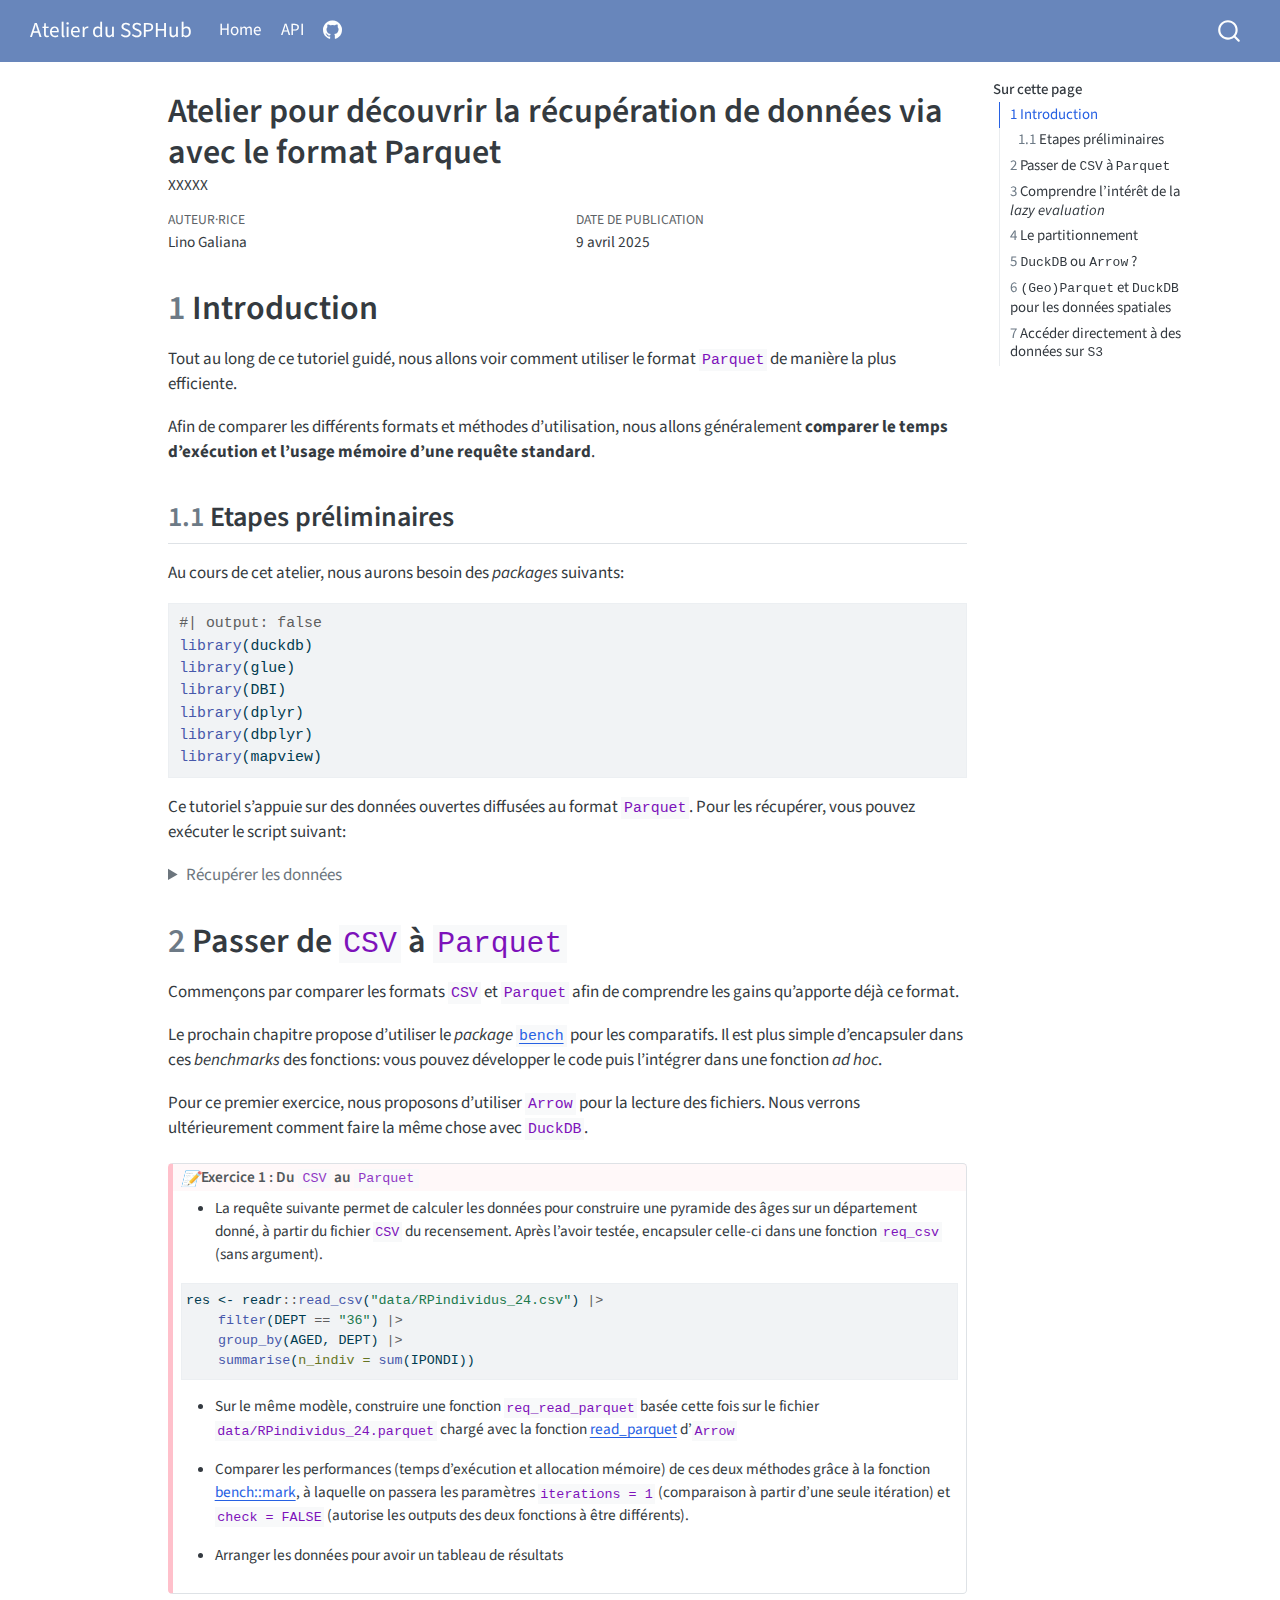
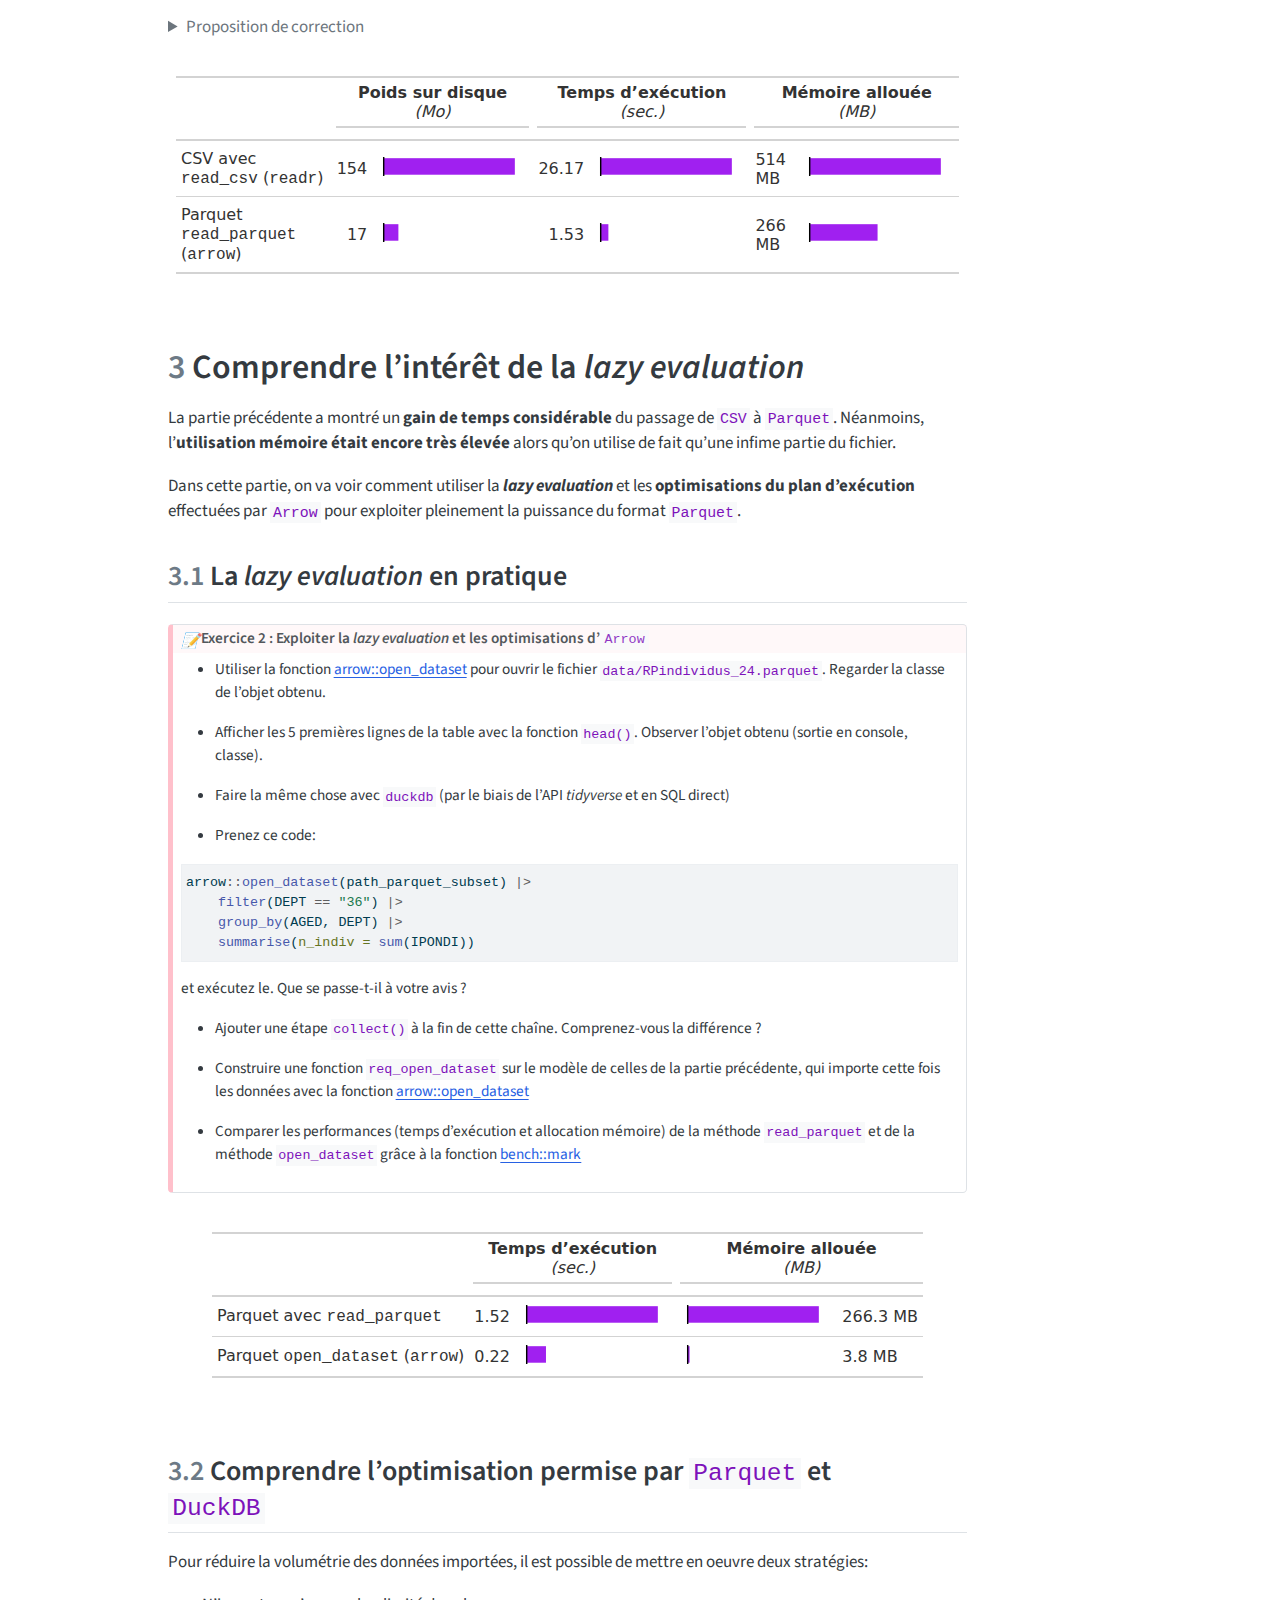
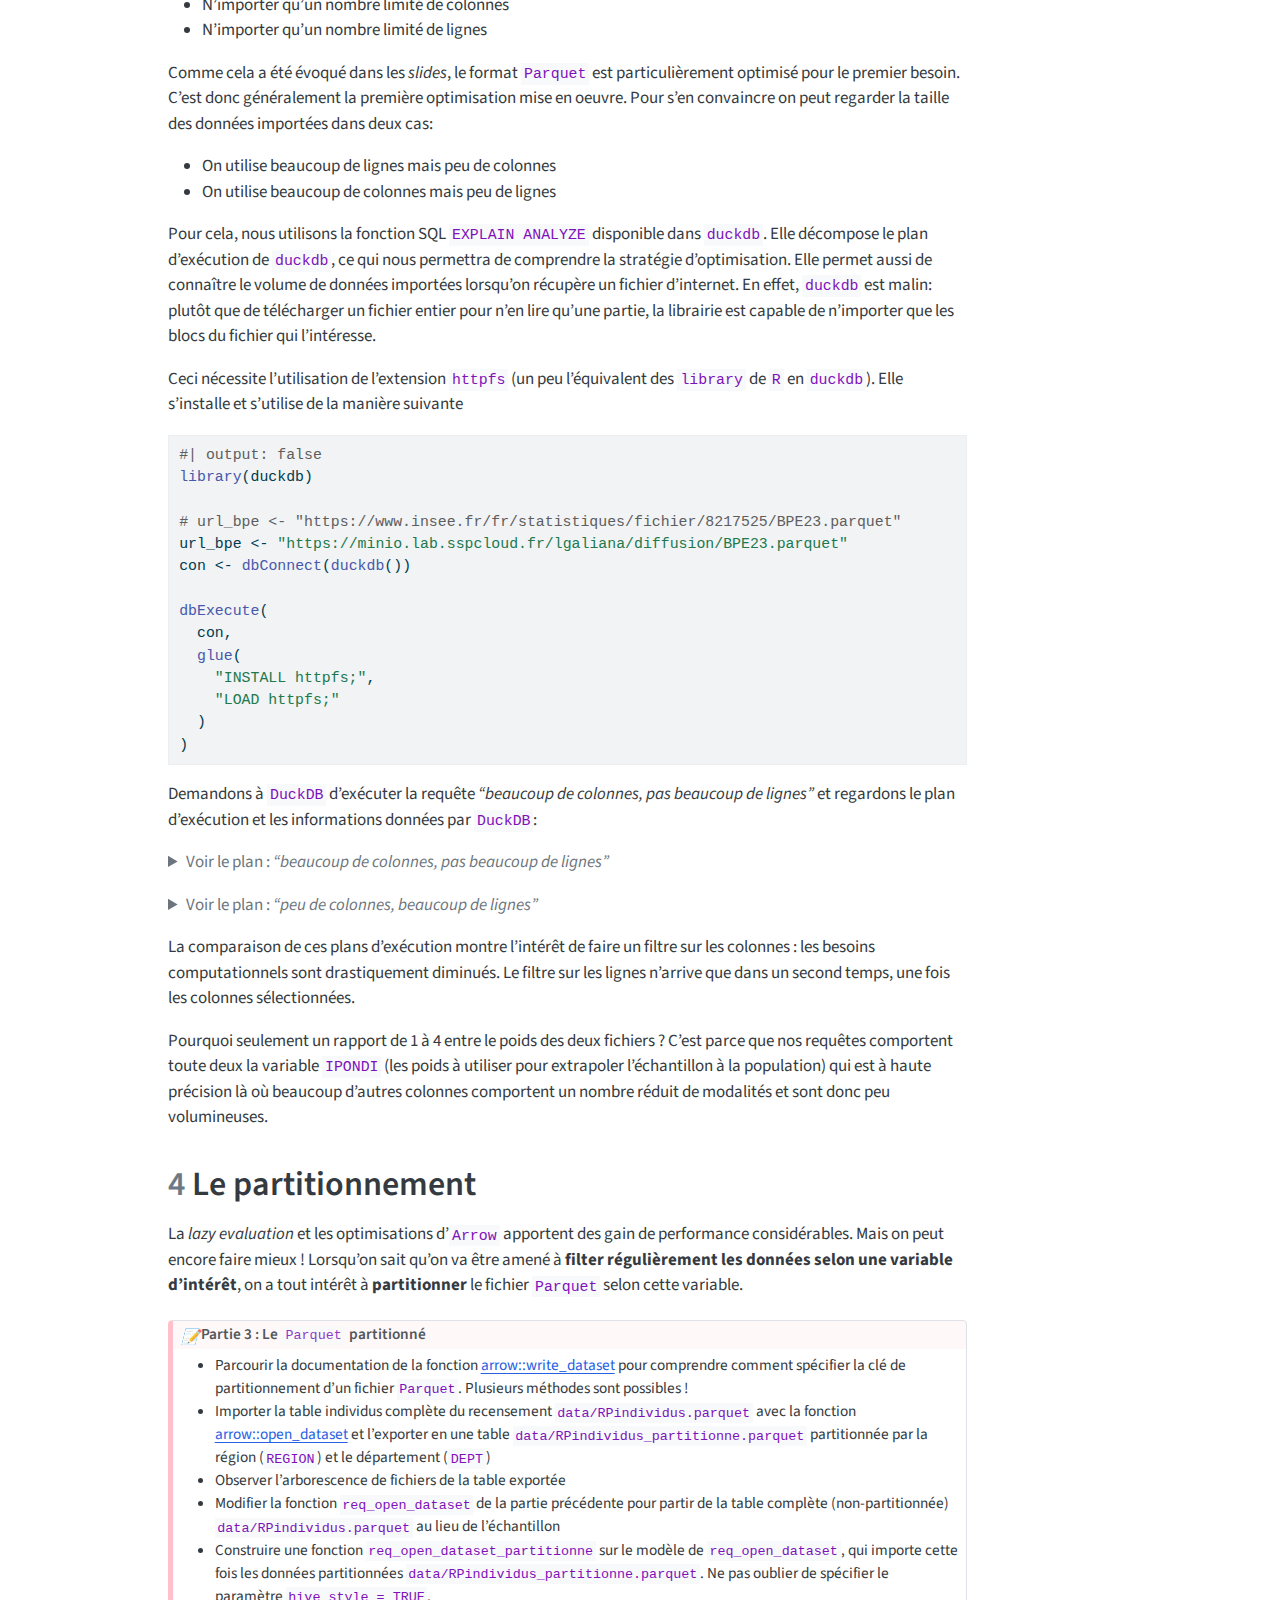
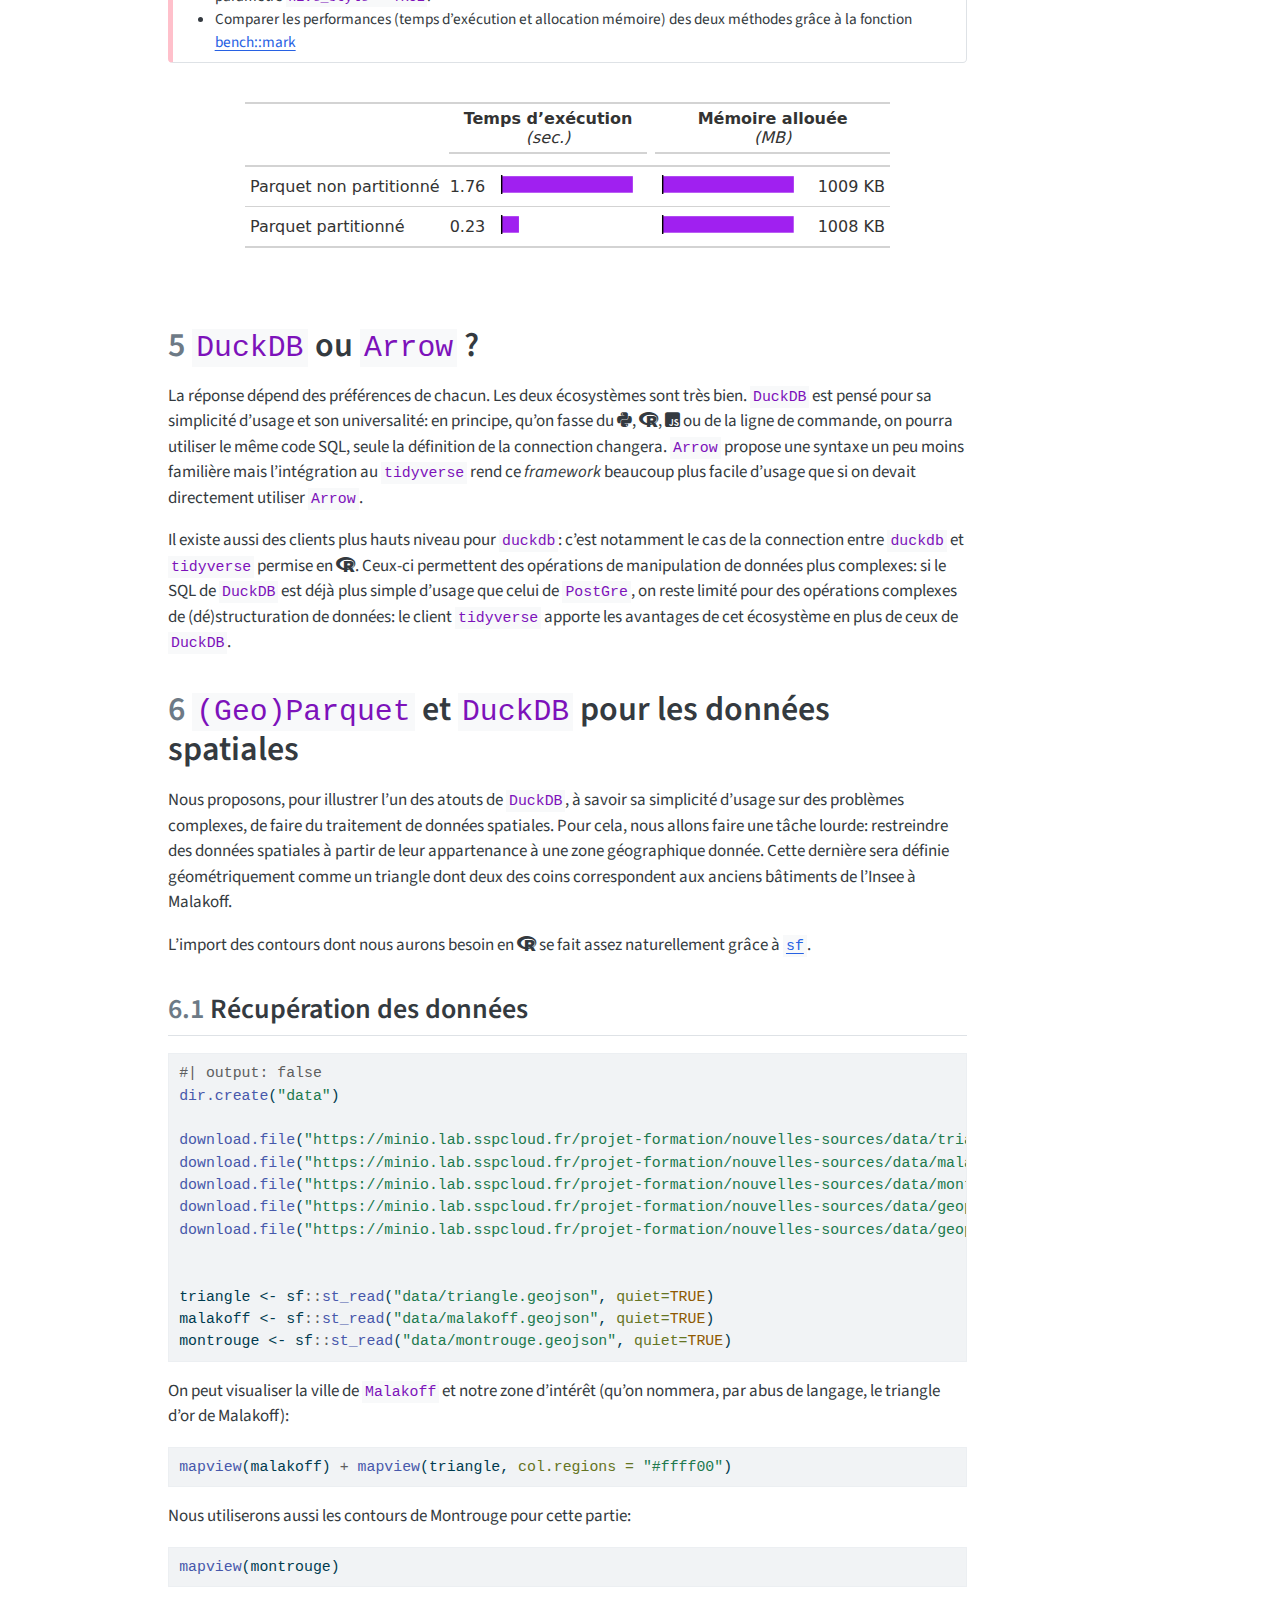
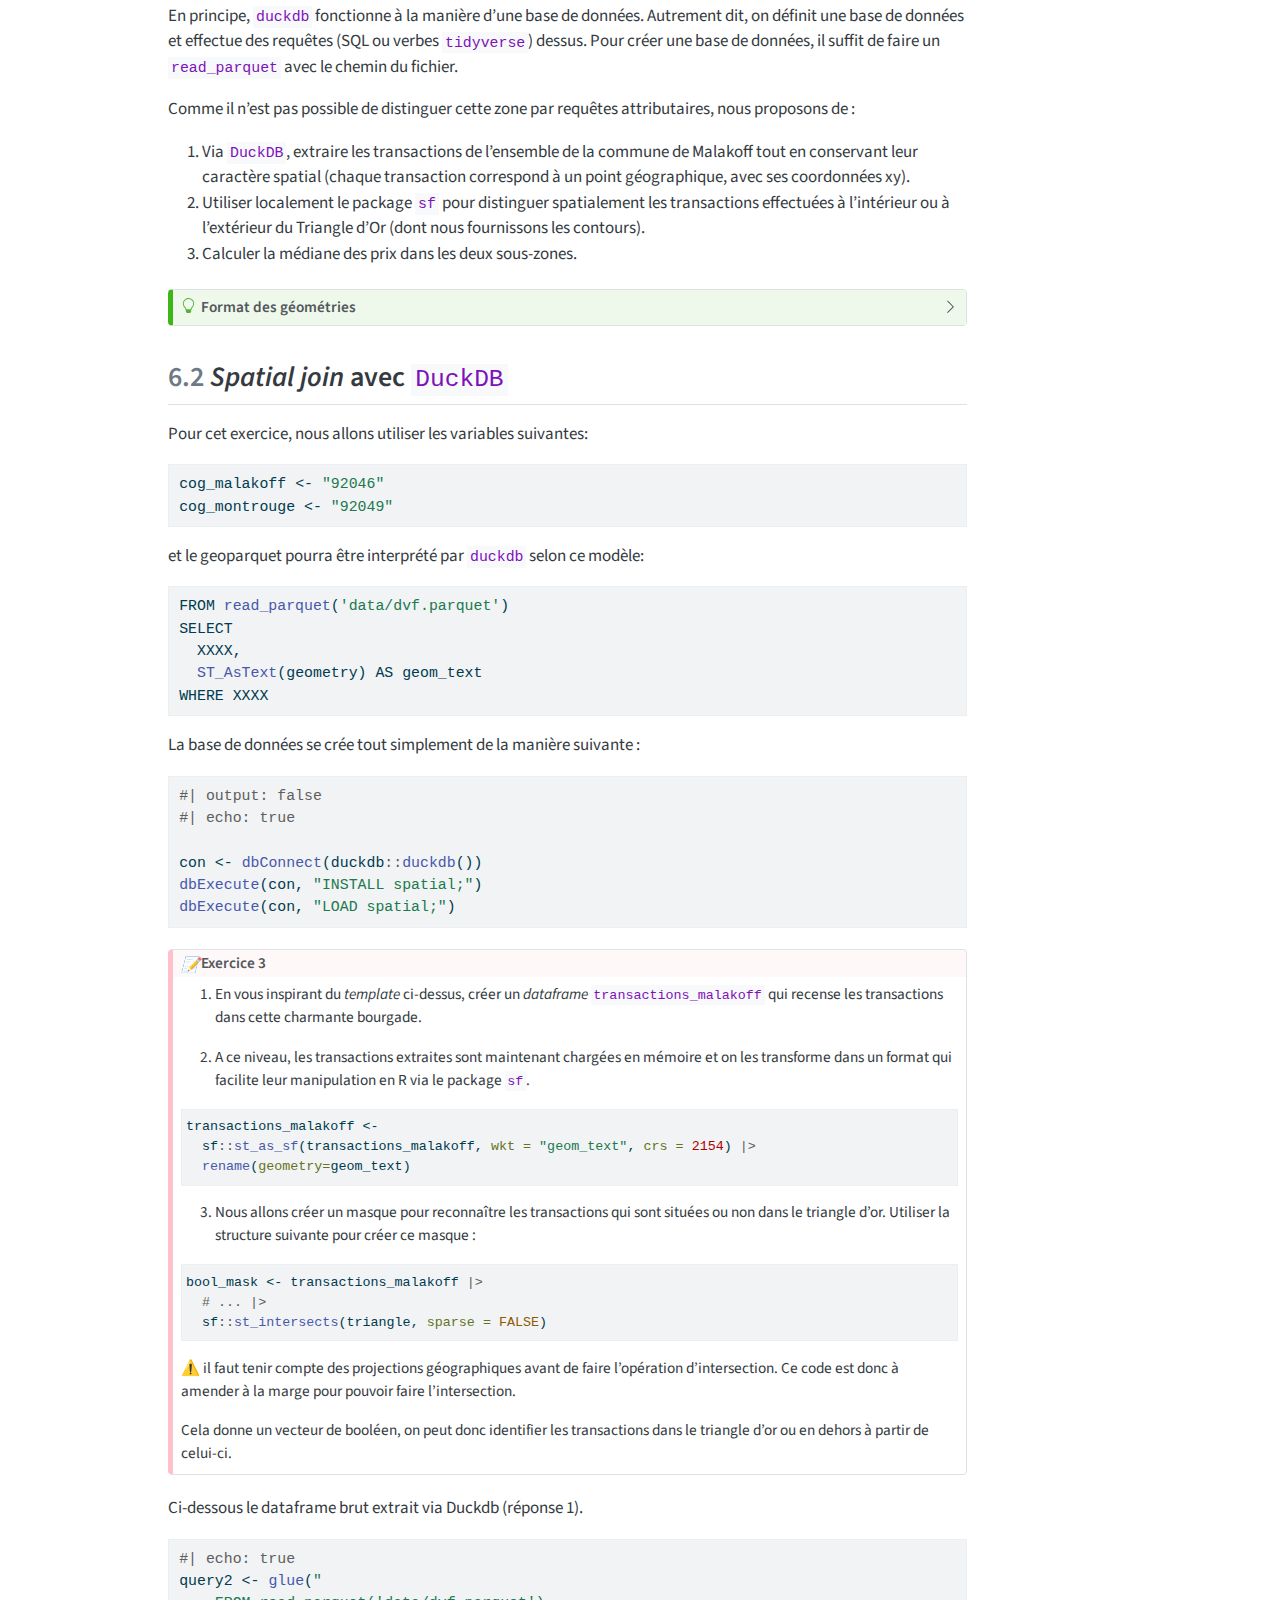
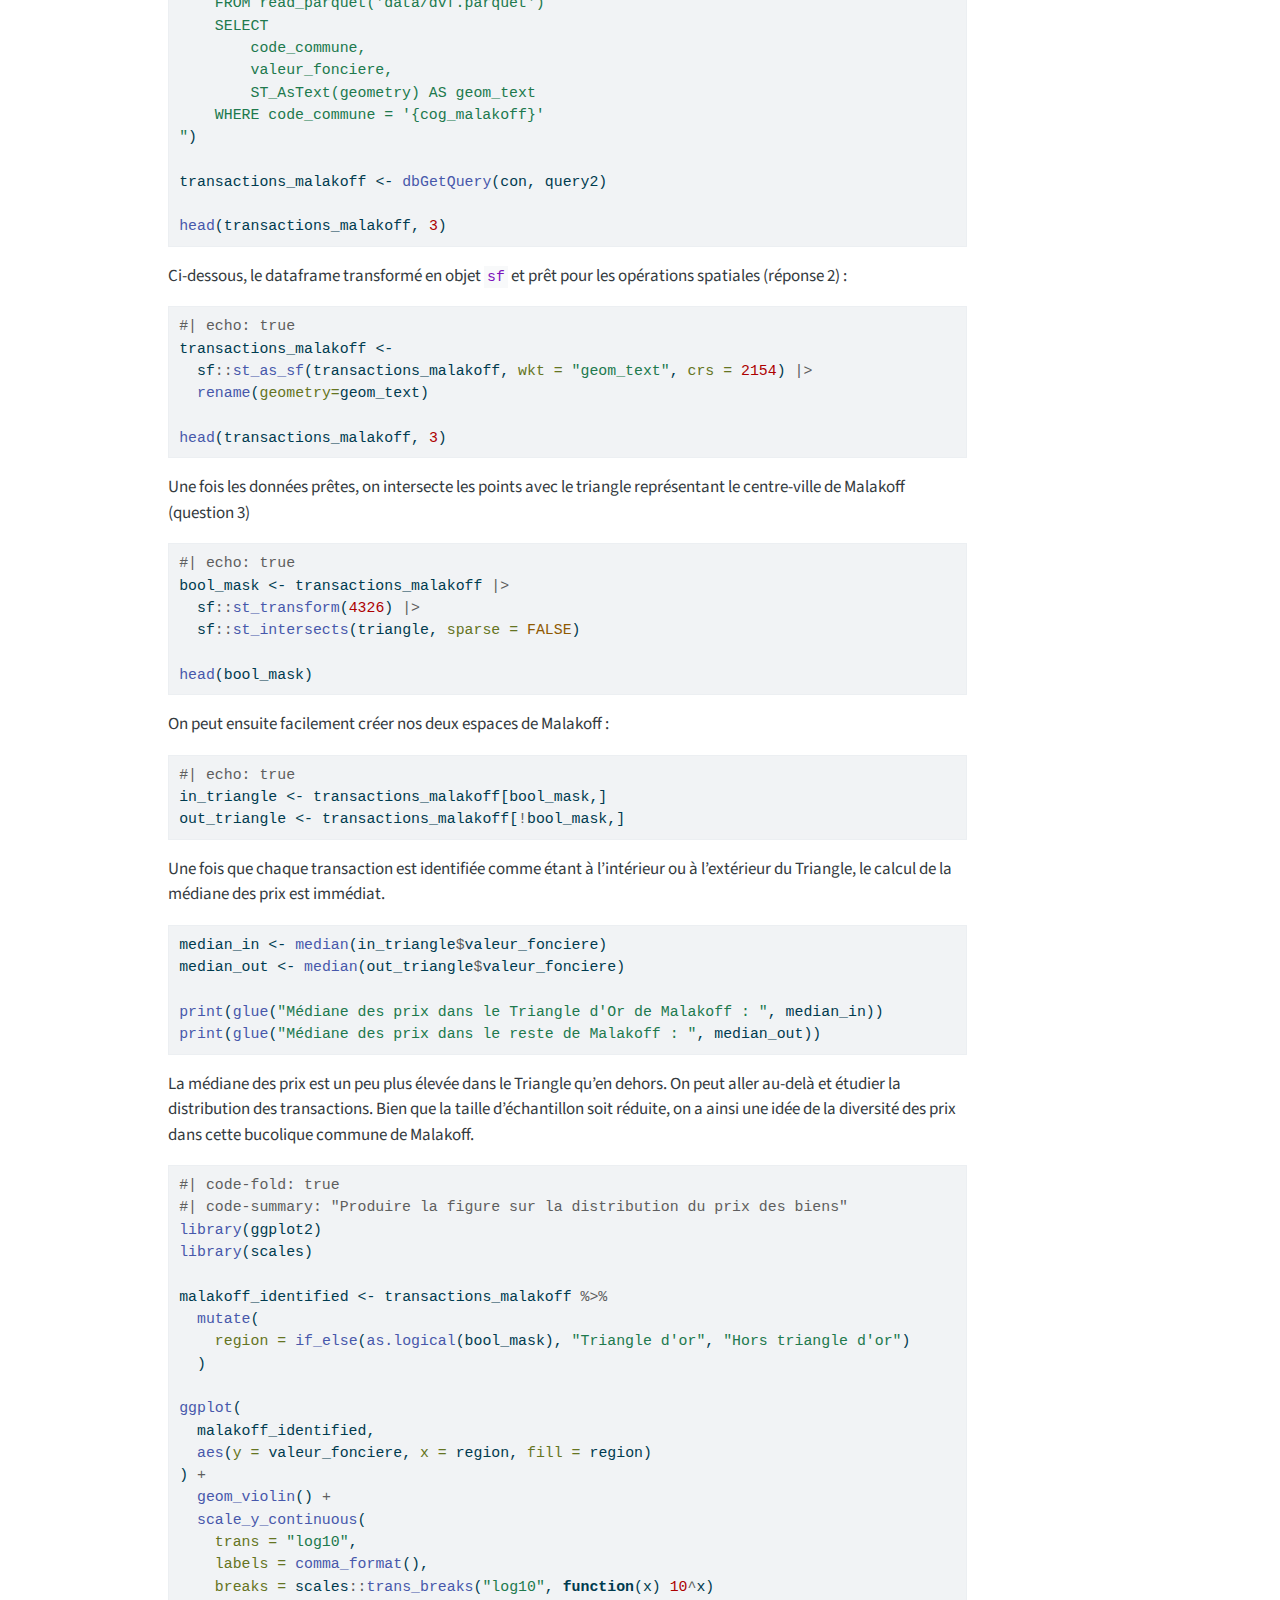
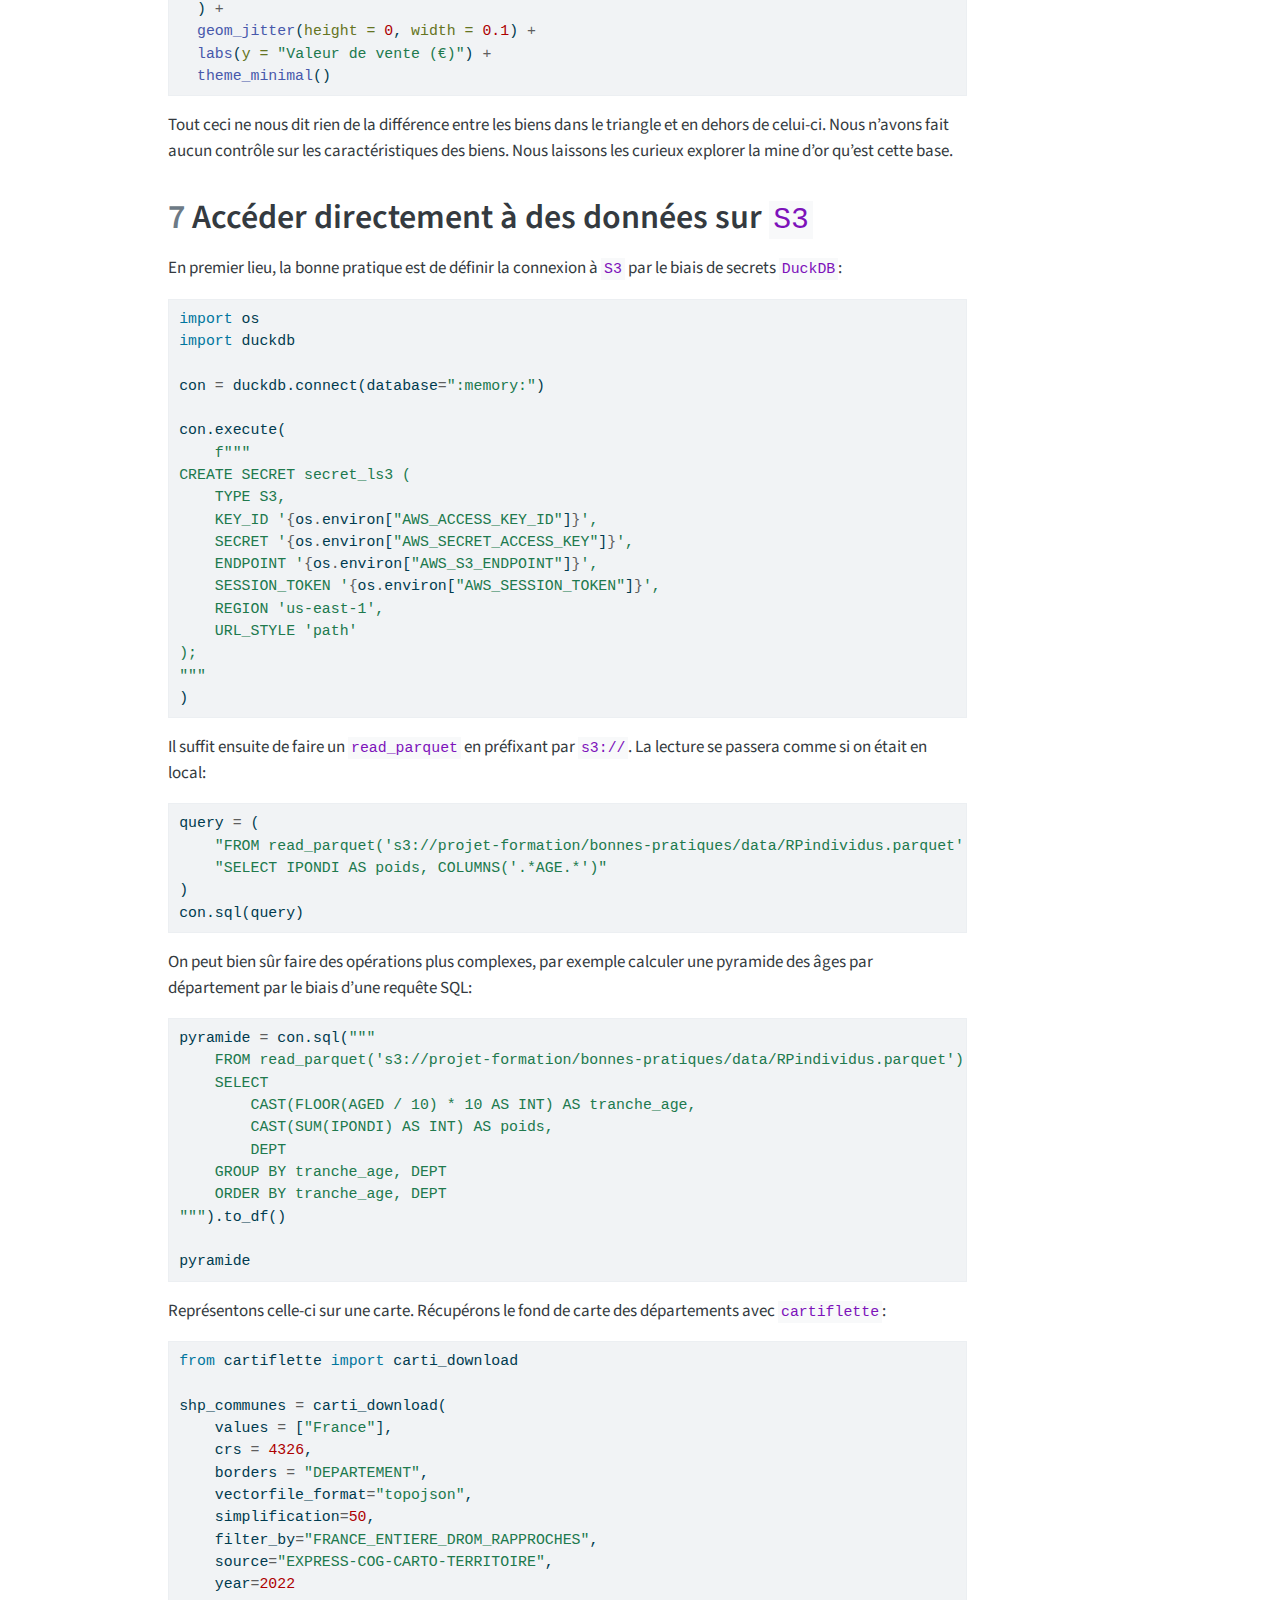
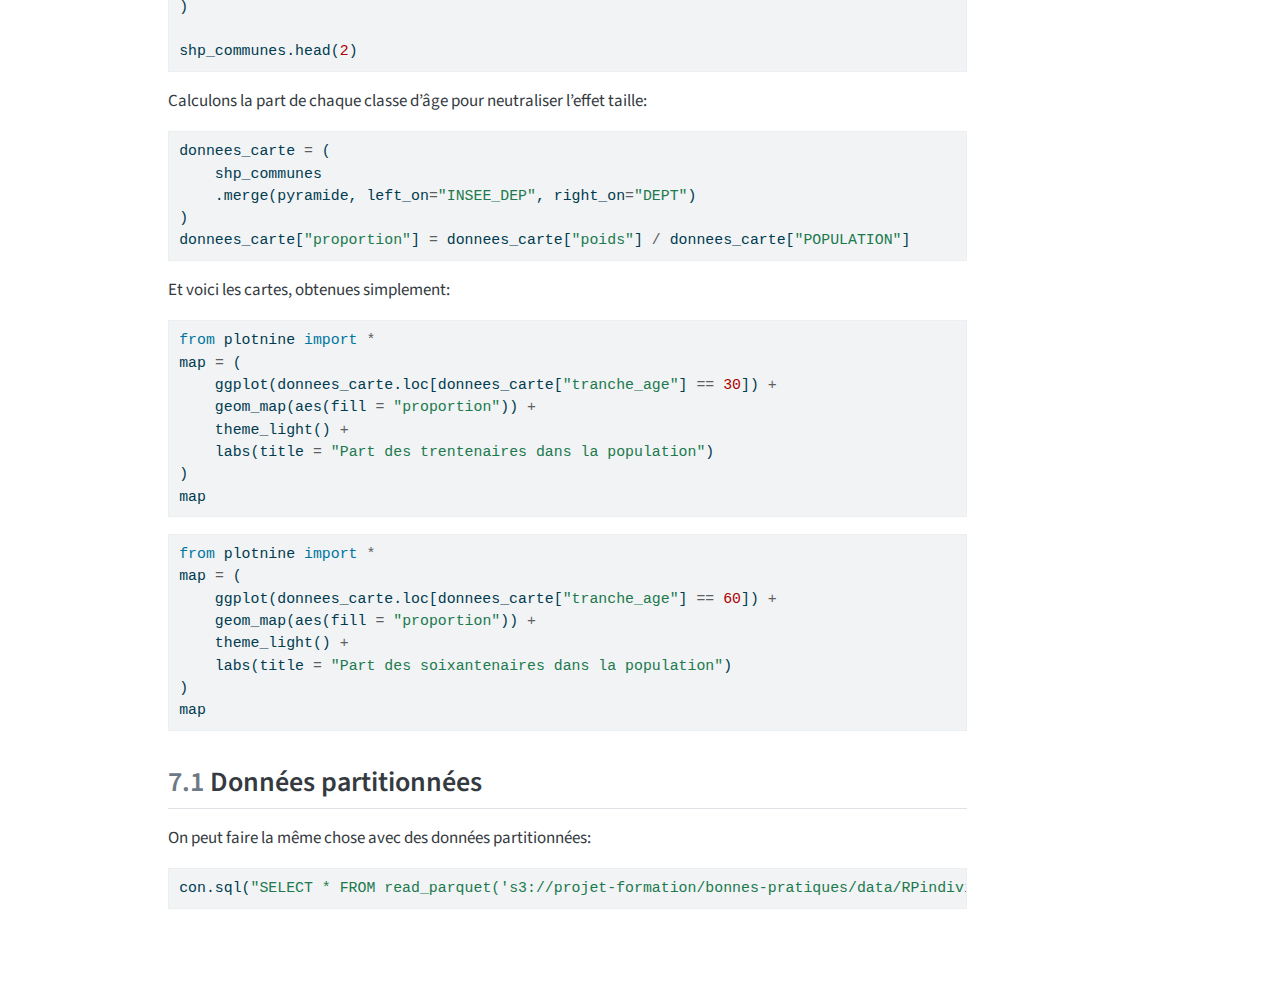
==== index.html @ ac98496e "Built site for gh-pages" ====
<!DOCTYPE html>
<html xmlns="http://www.w3.org/1999/xhtml" lang="fr" xml:lang="fr"><head>

<meta charset="utf-8">
<meta name="generator" content="quarto-1.6.43">

<meta name="viewport" content="width=device-width, initial-scale=1.0, user-scalable=yes">

<meta name="author" content="Lino Galiana">
<meta name="description" content="XXXXX">

<title>Atelier pour découvrir la récupération de données via avec le format Parquet – Atelier du SSPHub</title>
<style>
code{white-space: pre-wrap;}
span.smallcaps{font-variant: small-caps;}
div.columns{display: flex; gap: min(4vw, 1.5em);}
div.column{flex: auto; overflow-x: auto;}
div.hanging-indent{margin-left: 1.5em; text-indent: -1.5em;}
ul.task-list{list-style: none;}
ul.task-list li input[type="checkbox"] {
  width: 0.8em;
  margin: 0 0.8em 0.2em -1em; /* quarto-specific, see https://github.com/quarto-dev/quarto-cli/issues/4556 */ 
  vertical-align: middle;
}
/* CSS for syntax highlighting */
pre > code.sourceCode { white-space: pre; position: relative; }
pre > code.sourceCode > span { line-height: 1.25; }
pre > code.sourceCode > span:empty { height: 1.2em; }
.sourceCode { overflow: visible; }
code.sourceCode > span { color: inherit; text-decoration: inherit; }
div.sourceCode { margin: 1em 0; }
pre.sourceCode { margin: 0; }
@media screen {
div.sourceCode { overflow: auto; }
}
@media print {
pre > code.sourceCode { white-space: pre-wrap; }
pre > code.sourceCode > span { display: inline-block; text-indent: -5em; padding-left: 5em; }
}
pre.numberSource code
  { counter-reset: source-line 0; }
pre.numberSource code > span
  { position: relative; left: -4em; counter-increment: source-line; }
pre.numberSource code > span > a:first-child::before
  { content: counter(source-line);
    position: relative; left: -1em; text-align: right; vertical-align: baseline;
    border: none; display: inline-block;
    -webkit-touch-callout: none; -webkit-user-select: none;
    -khtml-user-select: none; -moz-user-select: none;
    -ms-user-select: none; user-select: none;
    padding: 0 4px; width: 4em;
  }
pre.numberSource { margin-left: 3em;  padding-left: 4px; }
div.sourceCode
  {   }
@media screen {
pre > code.sourceCode > span > a:first-child::before { text-decoration: underline; }
}
</style>


<script src="site_libs/quarto-nav/quarto-nav.js"></script>
<script src="site_libs/quarto-nav/headroom.min.js"></script>
<script src="site_libs/clipboard/clipboard.min.js"></script>
<script src="site_libs/quarto-search/autocomplete.umd.js"></script>
<script src="site_libs/quarto-search/fuse.min.js"></script>
<script src="site_libs/quarto-search/quarto-search.js"></script>
<meta name="quarto:offset" content="./">
<script src="site_libs/quarto-html/quarto.js"></script>
<script src="site_libs/quarto-html/popper.min.js"></script>
<script src="site_libs/quarto-html/tippy.umd.min.js"></script>
<script src="site_libs/quarto-html/anchor.min.js"></script>
<link href="site_libs/quarto-html/tippy.css" rel="stylesheet">
<link href="site_libs/quarto-html/quarto-syntax-highlighting-d4d76bf8491c20bad77d141916dc28e1.css" rel="stylesheet" id="quarto-text-highlighting-styles">
<script src="site_libs/bootstrap/bootstrap.min.js"></script>
<link href="site_libs/bootstrap/bootstrap-icons.css" rel="stylesheet">
<link href="site_libs/bootstrap/bootstrap-cbb56798d03c8fd1c10f24bc05b4e88f.min.css" rel="stylesheet" append-hash="true" id="quarto-bootstrap" data-mode="light">
<link href="site_libs/quarto-contrib/fontawesome6-1.2.0/all.min.css" rel="stylesheet">
<link href="site_libs/quarto-contrib/fontawesome6-1.2.0/latex-fontsize.css" rel="stylesheet">
<script id="quarto-search-options" type="application/json">{
  "location": "navbar",
  "copy-button": false,
  "collapse-after": 3,
  "panel-placement": "end",
  "type": "overlay",
  "limit": 50,
  "keyboard-shortcut": [
    "f",
    "/",
    "s"
  ],
  "show-item-context": false,
  "language": {
    "search-no-results-text": "Pas de résultats",
    "search-matching-documents-text": "documents trouvés",
    "search-copy-link-title": "Copier le lien vers la recherche",
    "search-hide-matches-text": "Cacher les correspondances additionnelles",
    "search-more-match-text": "correspondance de plus dans ce document",
    "search-more-matches-text": "correspondances de plus dans ce document",
    "search-clear-button-title": "Effacer",
    "search-text-placeholder": "",
    "search-detached-cancel-button-title": "Annuler",
    "search-submit-button-title": "Envoyer",
    "search-label": "Recherche"
  }
}</script>
<style>
div.callout-exercise.callout {
  border-left-color: pink;
}
div.callout-exercise.callout-style-default > .callout-header {
  background-color: rgb(from pink r g b / 13%);
}
div.callout-exercise .callout-toggle::before {  background-image: url('data:image/svg+xml,<svg xmlns="http://www.w3.org/2000/svg" width="16" height="16" fill="rgb(33, 37, 41)" class="bi bi-chevron-down" viewBox="0 0 16 16"><path fill-rule="evenodd" d="M1.646 4.646a.5.5 0 0 1 .708 0L8 10.293l5.646-5.647a.5.5 0 0 1 .708.708l-6 6a.5.5 0 0 1-.708 0l-6-6a.5.5 0 0 1 0-.708z"/></svg>');}
div.callout-exercise.callout-style-default .callout-icon::before, div.callout-exercise.callout-titled .callout-icon::before {
  content: '📝';
  background-image: none;
}
</style>


<link rel="stylesheet" href="styles.css">
</head>

<body class="nav-fixed">

<div id="quarto-search-results"></div>
  <header id="quarto-header" class="headroom fixed-top">
    <nav class="navbar navbar-expand-lg " data-bs-theme="dark">
      <div class="navbar-container container-fluid">
      <div class="navbar-brand-container mx-auto">
    <a class="navbar-brand" href="./index.html">
    <span class="navbar-title">Atelier du SSPHub</span>
    </a>
  </div>
            <div id="quarto-search" class="" title="Recherche"></div>
          <button class="navbar-toggler" type="button" data-bs-toggle="collapse" data-bs-target="#navbarCollapse" aria-controls="navbarCollapse" role="menu" aria-expanded="false" aria-label="Basculer la navigation" onclick="if (window.quartoToggleHeadroom) { window.quartoToggleHeadroom(); }">
  <span class="navbar-toggler-icon"></span>
</button>
          <div class="collapse navbar-collapse" id="navbarCollapse">
            <ul class="navbar-nav navbar-nav-scroll me-auto">
  <li class="nav-item">
    <a class="nav-link active" href="./index.html" aria-current="page"> 
<span class="menu-text">Home</span></a>
  </li>  
  <li class="nav-item">
    <a class="nav-link" href="./sessions/api.qmd"> 
<span class="menu-text">API</span></a>
  </li>  
  <li class="nav-item compact">
    <a class="nav-link" href="https://github.com/InseeFrLab/ssphub-ateliers.git"> <i class="bi bi-github" role="img">
</i> 
<span class="menu-text"></span></a>
  </li>  
</ul>
          </div> <!-- /navcollapse -->
            <div class="quarto-navbar-tools">
</div>
      </div> <!-- /container-fluid -->
    </nav>
</header>
<!-- content -->
<div id="quarto-content" class="quarto-container page-columns page-rows-contents page-layout-article page-navbar">
<!-- sidebar -->
<!-- margin-sidebar -->
    <div id="quarto-margin-sidebar" class="sidebar margin-sidebar">
        <nav id="TOC" role="doc-toc" class="toc-active">
    <h2 id="toc-title">Sur cette page</h2>
   
  <ul>
  <li><a href="#introduction" id="toc-introduction" class="nav-link active" data-scroll-target="#introduction"><span class="header-section-number">1</span> Introduction</a>
  <ul class="collapse">
  <li><a href="#etapes-préliminaires" id="toc-etapes-préliminaires" class="nav-link" data-scroll-target="#etapes-préliminaires"><span class="header-section-number">1.1</span> Etapes préliminaires</a></li>
  </ul></li>
  <li><a href="#passer-de-csv-à-parquet" id="toc-passer-de-csv-à-parquet" class="nav-link" data-scroll-target="#passer-de-csv-à-parquet"><span class="header-section-number">2</span> Passer de <code>CSV</code> à <code>Parquet</code></a></li>
  <li><a href="#comprendre-lintérêt-de-la-lazy-evaluation" id="toc-comprendre-lintérêt-de-la-lazy-evaluation" class="nav-link" data-scroll-target="#comprendre-lintérêt-de-la-lazy-evaluation"><span class="header-section-number">3</span> Comprendre l’intérêt de la <em>lazy evaluation</em></a>
  <ul class="collapse">
  <li><a href="#la-lazy-evaluation-en-pratique" id="toc-la-lazy-evaluation-en-pratique" class="nav-link" data-scroll-target="#la-lazy-evaluation-en-pratique"><span class="header-section-number">3.1</span> La <em>lazy evaluation</em> en pratique</a></li>
  <li><a href="#comprendre-loptimisation-permise-par-parquet-et-duckdb" id="toc-comprendre-loptimisation-permise-par-parquet-et-duckdb" class="nav-link" data-scroll-target="#comprendre-loptimisation-permise-par-parquet-et-duckdb"><span class="header-section-number">3.2</span> Comprendre l’optimisation permise par <code>Parquet</code> et <code>DuckDB</code></a></li>
  </ul></li>
  <li><a href="#le-partitionnement" id="toc-le-partitionnement" class="nav-link" data-scroll-target="#le-partitionnement"><span class="header-section-number">4</span> Le partitionnement</a></li>
  <li><a href="#duckdb-ou-arrow" id="toc-duckdb-ou-arrow" class="nav-link" data-scroll-target="#duckdb-ou-arrow"><span class="header-section-number">5</span> <code>DuckDB</code> ou <code>Arrow</code> ?</a></li>
  <li><a href="#geoparquet-et-duckdb-pour-les-données-spatiales" id="toc-geoparquet-et-duckdb-pour-les-données-spatiales" class="nav-link" data-scroll-target="#geoparquet-et-duckdb-pour-les-données-spatiales"><span class="header-section-number">6</span> <code>(Geo)Parquet</code> et <code>DuckDB</code> pour les données spatiales</a>
  <ul class="collapse">
  <li><a href="#récupération-des-données" id="toc-récupération-des-données" class="nav-link" data-scroll-target="#récupération-des-données"><span class="header-section-number">6.1</span> Récupération des données</a></li>
  <li><a href="#spatial-join-avec-duckdb" id="toc-spatial-join-avec-duckdb" class="nav-link" data-scroll-target="#spatial-join-avec-duckdb"><span class="header-section-number">6.2</span> <em>Spatial join</em> avec <code>DuckDB</code></a></li>
  </ul></li>
  <li><a href="#accéder-directement-à-des-données-sur-s3" id="toc-accéder-directement-à-des-données-sur-s3" class="nav-link" data-scroll-target="#accéder-directement-à-des-données-sur-s3"><span class="header-section-number">7</span> Accéder directement à des données sur <code>S3</code></a>
  <ul class="collapse">
  <li><a href="#données-partitionnées" id="toc-données-partitionnées" class="nav-link" data-scroll-target="#données-partitionnées"><span class="header-section-number">7.1</span> Données partitionnées</a></li>
  </ul></li>
  </ul>
</nav>
    </div>
<!-- main -->
<main class="content" id="quarto-document-content">

<header id="title-block-header" class="quarto-title-block default">
<div class="quarto-title">
<h1 class="title">Atelier pour découvrir la récupération de données via avec le format Parquet</h1>
</div>

<div>
  <div class="description">
    <p>XXXXX</p>
  </div>
</div>


<div class="quarto-title-meta">

    <div>
    <div class="quarto-title-meta-heading">Auteur·rice</div>
    <div class="quarto-title-meta-contents">
             <p>Lino Galiana </p>
          </div>
  </div>
    
    <div>
    <div class="quarto-title-meta-heading">Date de publication</div>
    <div class="quarto-title-meta-contents">
      <p class="date">9 avril 2025</p>
    </div>
  </div>
  
    
  </div>
  


</header>


<section id="introduction" class="level1" data-number="1">
<h1 data-number="1"><span class="header-section-number">1</span> Introduction</h1>
<p>Tout au long de ce tutoriel guidé, nous allons voir comment utiliser le format <code>Parquet</code> de manière la plus efficiente.</p>
<p>Afin de comparer les différents formats et méthodes d’utilisation, nous allons généralement <strong>comparer le temps d’exécution et l’usage mémoire d’une requête standard</strong>.</p>
<section id="etapes-préliminaires" class="level2" data-number="1.1">
<h2 data-number="1.1" class="anchored" data-anchor-id="etapes-préliminaires"><span class="header-section-number">1.1</span> Etapes préliminaires</h2>
<p>Au cours de cet atelier, nous aurons besoin des <em>packages</em> suivants:</p>
<div class="sourceCode" id="cb1"><pre class="sourceCode r code-with-copy"><code class="sourceCode r"><span id="cb1-1"><a href="#cb1-1" aria-hidden="true" tabindex="-1"></a><span class="co">#| output: false</span></span>
<span id="cb1-2"><a href="#cb1-2" aria-hidden="true" tabindex="-1"></a><span class="fu">library</span>(duckdb)</span>
<span id="cb1-3"><a href="#cb1-3" aria-hidden="true" tabindex="-1"></a><span class="fu">library</span>(glue)</span>
<span id="cb1-4"><a href="#cb1-4" aria-hidden="true" tabindex="-1"></a><span class="fu">library</span>(DBI)</span>
<span id="cb1-5"><a href="#cb1-5" aria-hidden="true" tabindex="-1"></a><span class="fu">library</span>(dplyr)</span>
<span id="cb1-6"><a href="#cb1-6" aria-hidden="true" tabindex="-1"></a><span class="fu">library</span>(dbplyr)</span>
<span id="cb1-7"><a href="#cb1-7" aria-hidden="true" tabindex="-1"></a><span class="fu">library</span>(mapview)</span></code><button title="Copier vers le presse-papier" class="code-copy-button"><i class="bi"></i></button></pre></div>
<p>Ce tutoriel s’appuie sur des données ouvertes diffusées au format <code>Parquet</code>. Pour les récupérer, vous pouvez exécuter le script suivant:</p>
<details>
<summary>
Récupérer les données
</summary>
<div class="sourceCode" id="cb2"><pre class="sourceCode r code-with-copy"><code class="sourceCode r"><span id="cb2-1"><a href="#cb2-1" aria-hidden="true" tabindex="-1"></a><span class="fu">library</span>(arrow)</span>
<span id="cb2-2"><a href="#cb2-2" aria-hidden="true" tabindex="-1"></a><span class="fu">library</span>(dplyr)</span>
<span id="cb2-3"><a href="#cb2-3" aria-hidden="true" tabindex="-1"></a><span class="fu">library</span>(readr)</span>
<span id="cb2-4"><a href="#cb2-4" aria-hidden="true" tabindex="-1"></a><span class="fu">library</span>(fs)</span>
<span id="cb2-5"><a href="#cb2-5" aria-hidden="true" tabindex="-1"></a></span>
<span id="cb2-6"><a href="#cb2-6" aria-hidden="true" tabindex="-1"></a><span class="co"># Chemin du fichier d'entrée</span></span>
<span id="cb2-7"><a href="#cb2-7" aria-hidden="true" tabindex="-1"></a>filename_table_individu <span class="ot">&lt;-</span> <span class="st">"data/RPindividus.parquet"</span></span>
<span id="cb2-8"><a href="#cb2-8" aria-hidden="true" tabindex="-1"></a></span>
<span id="cb2-9"><a href="#cb2-9" aria-hidden="true" tabindex="-1"></a><span class="co"># Lire le fichier Parquet</span></span>
<span id="cb2-10"><a href="#cb2-10" aria-hidden="true" tabindex="-1"></a>df <span class="ot">&lt;-</span> <span class="fu">read_parquet</span>(filename_table_individu)</span>
<span id="cb2-11"><a href="#cb2-11" aria-hidden="true" tabindex="-1"></a></span>
<span id="cb2-12"><a href="#cb2-12" aria-hidden="true" tabindex="-1"></a><span class="co"># Filtrer les données pour REGION == "24"</span></span>
<span id="cb2-13"><a href="#cb2-13" aria-hidden="true" tabindex="-1"></a>df_filtered <span class="ot">&lt;-</span> df <span class="sc">%&gt;%</span> <span class="fu">filter</span>(REGION <span class="sc">==</span> <span class="st">"24"</span>)</span>
<span id="cb2-14"><a href="#cb2-14" aria-hidden="true" tabindex="-1"></a></span>
<span id="cb2-15"><a href="#cb2-15" aria-hidden="true" tabindex="-1"></a><span class="co"># Sauvegarder en CSV</span></span>
<span id="cb2-16"><a href="#cb2-16" aria-hidden="true" tabindex="-1"></a><span class="fu">write_csv</span>(df_filtered, <span class="st">"data/RPindividus_24.csv"</span>)</span>
<span id="cb2-17"><a href="#cb2-17" aria-hidden="true" tabindex="-1"></a></span>
<span id="cb2-18"><a href="#cb2-18" aria-hidden="true" tabindex="-1"></a><span class="co"># Sauvegarder en Parquet</span></span>
<span id="cb2-19"><a href="#cb2-19" aria-hidden="true" tabindex="-1"></a><span class="fu">write_parquet</span>(df_filtered, <span class="st">"data/RPindividus_24.parquet"</span>)</span>
<span id="cb2-20"><a href="#cb2-20" aria-hidden="true" tabindex="-1"></a></span>
<span id="cb2-21"><a href="#cb2-21" aria-hidden="true" tabindex="-1"></a><span class="co"># Créer le dossier si nécessaire</span></span>
<span id="cb2-22"><a href="#cb2-22" aria-hidden="true" tabindex="-1"></a><span class="fu">dir_create</span>(<span class="st">"data/RPindividus"</span>)</span>
<span id="cb2-23"><a href="#cb2-23" aria-hidden="true" tabindex="-1"></a></span>
<span id="cb2-24"><a href="#cb2-24" aria-hidden="true" tabindex="-1"></a><span class="co"># Sauvegarder en Parquet partitionné par REGION et DEPT</span></span>
<span id="cb2-25"><a href="#cb2-25" aria-hidden="true" tabindex="-1"></a><span class="fu">write_dataset</span>(</span>
<span id="cb2-26"><a href="#cb2-26" aria-hidden="true" tabindex="-1"></a>  df,</span>
<span id="cb2-27"><a href="#cb2-27" aria-hidden="true" tabindex="-1"></a>  <span class="at">path =</span> <span class="st">"data/RPindividus"</span>,</span>
<span id="cb2-28"><a href="#cb2-28" aria-hidden="true" tabindex="-1"></a>  <span class="at">format =</span> <span class="st">"parquet"</span>,</span>
<span id="cb2-29"><a href="#cb2-29" aria-hidden="true" tabindex="-1"></a>  <span class="at">partitioning =</span> <span class="fu">c</span>(<span class="st">"REGION"</span>, <span class="st">"DEPT"</span>)</span>
<span id="cb2-30"><a href="#cb2-30" aria-hidden="true" tabindex="-1"></a>)</span></code><button title="Copier vers le presse-papier" class="code-copy-button"><i class="bi"></i></button></pre></div>
</details>
</section>
</section>
<section id="passer-de-csv-à-parquet" class="level1" data-number="2">
<h1 data-number="2"><span class="header-section-number">2</span> Passer de <code>CSV</code> à <code>Parquet</code></h1>
<p>Commençons par comparer les formats <code>CSV</code> et <code>Parquet</code> afin de comprendre les gains qu’apporte déjà ce format.</p>
<p>Le prochain chapitre propose d’utiliser le <em>package</em> <a href="https://bench.r-lib.org/"><code>bench</code></a> pour les comparatifs. Il est plus simple d’encapsuler dans ces <em>benchmarks</em> des fonctions: vous pouvez développer le code puis l’intégrer dans une fonction <em>ad hoc</em>.</p>
<p>Pour ce premier exercice, nous proposons d’utiliser <code>Arrow</code> pour la lecture des fichiers. Nous verrons ultérieurement comment faire la même chose avec <code>DuckDB</code>.</p>
<div class="callout callout-style-default callout-exercise callout-titled">
<div class="callout-header d-flex align-content-center">
<div class="callout-icon-container">
<i class="callout-icon"></i>
</div>
<div class="callout-title-container flex-fill">
Exercice 1 : Du <code>CSV</code> au <code>Parquet</code>
</div>
</div>
<div class="callout-body-container callout-body">
<ul>
<li>La requête suivante permet de calculer les données pour construire une pyramide des âges sur un département donné, à partir du fichier <code>CSV</code> du recensement. Après l’avoir testée, encapsuler celle-ci dans une fonction <code>req_csv</code> (sans argument).</li>
</ul>
<div class="sourceCode" id="cb3"><pre class="sourceCode r code-with-copy"><code class="sourceCode r"><span id="cb3-1"><a href="#cb3-1" aria-hidden="true" tabindex="-1"></a>res <span class="ot">&lt;-</span> readr<span class="sc">::</span><span class="fu">read_csv</span>(<span class="st">"data/RPindividus_24.csv"</span>) <span class="sc">|&gt;</span></span>
<span id="cb3-2"><a href="#cb3-2" aria-hidden="true" tabindex="-1"></a>    <span class="fu">filter</span>(DEPT <span class="sc">==</span> <span class="st">"36"</span>) <span class="sc">|&gt;</span></span>
<span id="cb3-3"><a href="#cb3-3" aria-hidden="true" tabindex="-1"></a>    <span class="fu">group_by</span>(AGED, DEPT) <span class="sc">|&gt;</span></span>
<span id="cb3-4"><a href="#cb3-4" aria-hidden="true" tabindex="-1"></a>    <span class="fu">summarise</span>(<span class="at">n_indiv =</span> <span class="fu">sum</span>(IPONDI))</span></code><button title="Copier vers le presse-papier" class="code-copy-button"><i class="bi"></i></button></pre></div>
<ul>
<li><p>Sur le même modèle, construire une fonction <code>req_read_parquet</code> basée cette fois sur le fichier <code>data/RPindividus_24.parquet</code> chargé avec la fonction <a href="https://arrow.apache.org/docs/r/reference/read_parquet.html">read_parquet</a> d’<code>Arrow</code></p></li>
<li><p>Comparer les performances (temps d’exécution et allocation mémoire) de ces deux méthodes grâce à la fonction <a href="https://bench.r-lib.org/#benchmark">bench::mark</a>, à laquelle on passera les paramètres <code>iterations = 1</code> (comparaison à partir d’une seule itération) et <code>check = FALSE</code> (autorise les outputs des deux fonctions à être différents).</p></li>
<li><p>Arranger les données pour avoir un tableau de résultats</p></li>
</ul>
</div>
</div>
<details>
<summary>
Proposition de correction
</summary>
<div class="sourceCode" id="cb4"><pre class="sourceCode r code-with-copy"><code class="sourceCode r"><span id="cb4-1"><a href="#cb4-1" aria-hidden="true" tabindex="-1"></a><span class="fu">library</span>(dplyr)</span>
<span id="cb4-2"><a href="#cb4-2" aria-hidden="true" tabindex="-1"></a><span class="fu">library</span>(ggplot2)</span>
<span id="cb4-3"><a href="#cb4-3" aria-hidden="true" tabindex="-1"></a><span class="fu">library</span>(bench)</span>
<span id="cb4-4"><a href="#cb4-4" aria-hidden="true" tabindex="-1"></a><span class="fu">library</span>(stringr)</span>
<span id="cb4-5"><a href="#cb4-5" aria-hidden="true" tabindex="-1"></a></span>
<span id="cb4-6"><a href="#cb4-6" aria-hidden="true" tabindex="-1"></a>path_data <span class="ot">&lt;-</span> <span class="st">"./data"</span></span>
<span id="cb4-7"><a href="#cb4-7" aria-hidden="true" tabindex="-1"></a>path_parquet <span class="ot">&lt;-</span> <span class="fu">glue</span>(<span class="st">"{path_data}/RPindividus.parquet"</span>)</span>
<span id="cb4-8"><a href="#cb4-8" aria-hidden="true" tabindex="-1"></a>path_parquet_subset <span class="ot">&lt;-</span> <span class="fu">glue</span>(<span class="st">"{path_data}/RPindividus_24.parquet"</span>)</span>
<span id="cb4-9"><a href="#cb4-9" aria-hidden="true" tabindex="-1"></a>path_csv_subset <span class="ot">&lt;-</span> <span class="fu">glue</span>(<span class="st">"{path_data}/RPindividus_24.csv"</span>)</span>
<span id="cb4-10"><a href="#cb4-10" aria-hidden="true" tabindex="-1"></a></span>
<span id="cb4-11"><a href="#cb4-11" aria-hidden="true" tabindex="-1"></a></span>
<span id="cb4-12"><a href="#cb4-12" aria-hidden="true" tabindex="-1"></a>req_csv <span class="ot">&lt;-</span> <span class="cf">function</span>(<span class="at">path=</span><span class="st">"data/RPindividus_24.csv"</span>) {</span>
<span id="cb4-13"><a href="#cb4-13" aria-hidden="true" tabindex="-1"></a>  res <span class="ot">&lt;-</span> readr<span class="sc">::</span><span class="fu">read_csv</span>(path) <span class="sc">|&gt;</span></span>
<span id="cb4-14"><a href="#cb4-14" aria-hidden="true" tabindex="-1"></a>    <span class="fu">filter</span>(DEPT <span class="sc">==</span> <span class="st">"36"</span>) <span class="sc">|&gt;</span></span>
<span id="cb4-15"><a href="#cb4-15" aria-hidden="true" tabindex="-1"></a>    <span class="fu">group_by</span>(AGED, DEPT) <span class="sc">|&gt;</span></span>
<span id="cb4-16"><a href="#cb4-16" aria-hidden="true" tabindex="-1"></a>    <span class="fu">summarise</span>(<span class="at">n_indiv =</span> <span class="fu">sum</span>(IPONDI))</span>
<span id="cb4-17"><a href="#cb4-17" aria-hidden="true" tabindex="-1"></a></span>
<span id="cb4-18"><a href="#cb4-18" aria-hidden="true" tabindex="-1"></a>  <span class="fu">return</span>(res)</span>
<span id="cb4-19"><a href="#cb4-19" aria-hidden="true" tabindex="-1"></a>}</span>
<span id="cb4-20"><a href="#cb4-20" aria-hidden="true" tabindex="-1"></a></span>
<span id="cb4-21"><a href="#cb4-21" aria-hidden="true" tabindex="-1"></a>req_read_parquet <span class="ot">&lt;-</span> <span class="cf">function</span>(<span class="at">path=</span><span class="st">"data/RPindividus_24.parquet"</span>) {</span>
<span id="cb4-22"><a href="#cb4-22" aria-hidden="true" tabindex="-1"></a>  res <span class="ot">&lt;-</span> arrow<span class="sc">::</span><span class="fu">read_parquet</span>(path) <span class="sc">|&gt;</span></span>
<span id="cb4-23"><a href="#cb4-23" aria-hidden="true" tabindex="-1"></a>    <span class="fu">filter</span>(DEPT <span class="sc">==</span> <span class="st">"36"</span>) <span class="sc">|&gt;</span></span>
<span id="cb4-24"><a href="#cb4-24" aria-hidden="true" tabindex="-1"></a>    <span class="fu">group_by</span>(AGED, DEPT) <span class="sc">|&gt;</span></span>
<span id="cb4-25"><a href="#cb4-25" aria-hidden="true" tabindex="-1"></a>    <span class="fu">summarise</span>(<span class="at">n_indiv =</span> <span class="fu">sum</span>(IPONDI))</span>
<span id="cb4-26"><a href="#cb4-26" aria-hidden="true" tabindex="-1"></a></span>
<span id="cb4-27"><a href="#cb4-27" aria-hidden="true" tabindex="-1"></a>  <span class="fu">return</span>(res)</span>
<span id="cb4-28"><a href="#cb4-28" aria-hidden="true" tabindex="-1"></a>}</span>
<span id="cb4-29"><a href="#cb4-29" aria-hidden="true" tabindex="-1"></a></span>
<span id="cb4-30"><a href="#cb4-30" aria-hidden="true" tabindex="-1"></a>req_open_dataset <span class="ot">&lt;-</span> <span class="cf">function</span>(<span class="at">path=</span><span class="st">"data/RPindividus_24.parquet"</span>) {</span>
<span id="cb4-31"><a href="#cb4-31" aria-hidden="true" tabindex="-1"></a>  res <span class="ot">&lt;-</span> arrow<span class="sc">::</span><span class="fu">open_dataset</span>(path) <span class="sc">|&gt;</span></span>
<span id="cb4-32"><a href="#cb4-32" aria-hidden="true" tabindex="-1"></a>    <span class="fu">filter</span>(DEPT <span class="sc">==</span> <span class="st">"36"</span>) <span class="sc">|&gt;</span></span>
<span id="cb4-33"><a href="#cb4-33" aria-hidden="true" tabindex="-1"></a>    <span class="fu">group_by</span>(AGED, DEPT) <span class="sc">|&gt;</span></span>
<span id="cb4-34"><a href="#cb4-34" aria-hidden="true" tabindex="-1"></a>    <span class="fu">summarise</span>(<span class="at">n_indiv =</span> <span class="fu">sum</span>(IPONDI)) <span class="sc">|&gt;</span></span>
<span id="cb4-35"><a href="#cb4-35" aria-hidden="true" tabindex="-1"></a>    <span class="fu">collect</span>()</span>
<span id="cb4-36"><a href="#cb4-36" aria-hidden="true" tabindex="-1"></a></span>
<span id="cb4-37"><a href="#cb4-37" aria-hidden="true" tabindex="-1"></a>  <span class="fu">return</span>(res)</span>
<span id="cb4-38"><a href="#cb4-38" aria-hidden="true" tabindex="-1"></a>}</span>
<span id="cb4-39"><a href="#cb4-39" aria-hidden="true" tabindex="-1"></a></span>
<span id="cb4-40"><a href="#cb4-40" aria-hidden="true" tabindex="-1"></a>req_open_dataset_full <span class="ot">&lt;-</span> <span class="cf">function</span>(<span class="at">path=</span><span class="st">"data/RPindividus.parquet"</span>) {</span>
<span id="cb4-41"><a href="#cb4-41" aria-hidden="true" tabindex="-1"></a>  res <span class="ot">&lt;-</span> arrow<span class="sc">::</span><span class="fu">open_dataset</span>(path) <span class="sc">|&gt;</span></span>
<span id="cb4-42"><a href="#cb4-42" aria-hidden="true" tabindex="-1"></a>    <span class="fu">filter</span>(DEPT <span class="sc">==</span> <span class="st">"36"</span>) <span class="sc">|&gt;</span></span>
<span id="cb4-43"><a href="#cb4-43" aria-hidden="true" tabindex="-1"></a>    <span class="fu">group_by</span>(AGED, DEPT) <span class="sc">|&gt;</span></span>
<span id="cb4-44"><a href="#cb4-44" aria-hidden="true" tabindex="-1"></a>    <span class="fu">summarise</span>(<span class="at">n_indiv =</span> <span class="fu">sum</span>(IPONDI)) <span class="sc">|&gt;</span></span>
<span id="cb4-45"><a href="#cb4-45" aria-hidden="true" tabindex="-1"></a>    <span class="fu">collect</span>()</span>
<span id="cb4-46"><a href="#cb4-46" aria-hidden="true" tabindex="-1"></a></span>
<span id="cb4-47"><a href="#cb4-47" aria-hidden="true" tabindex="-1"></a>  <span class="fu">return</span>(res)</span>
<span id="cb4-48"><a href="#cb4-48" aria-hidden="true" tabindex="-1"></a>}</span>
<span id="cb4-49"><a href="#cb4-49" aria-hidden="true" tabindex="-1"></a></span>
<span id="cb4-50"><a href="#cb4-50" aria-hidden="true" tabindex="-1"></a>req_open_dataset_part <span class="ot">&lt;-</span> <span class="cf">function</span>(<span class="at">path=</span><span class="st">"data/RPindividus_partitionne.parquet"</span>) {</span>
<span id="cb4-51"><a href="#cb4-51" aria-hidden="true" tabindex="-1"></a>  res <span class="ot">&lt;-</span> arrow<span class="sc">::</span><span class="fu">open_dataset</span>(path, <span class="at">hive_style =</span> <span class="cn">TRUE</span>) <span class="sc">|&gt;</span></span>
<span id="cb4-52"><a href="#cb4-52" aria-hidden="true" tabindex="-1"></a>    <span class="fu">filter</span>(DEPT <span class="sc">==</span> <span class="st">"36"</span>) <span class="sc">|&gt;</span></span>
<span id="cb4-53"><a href="#cb4-53" aria-hidden="true" tabindex="-1"></a>    <span class="fu">group_by</span>(AGED, DEPT) <span class="sc">|&gt;</span></span>
<span id="cb4-54"><a href="#cb4-54" aria-hidden="true" tabindex="-1"></a>    <span class="fu">summarise</span>(<span class="at">n_indiv =</span> <span class="fu">sum</span>(IPONDI)) <span class="sc">|&gt;</span></span>
<span id="cb4-55"><a href="#cb4-55" aria-hidden="true" tabindex="-1"></a>    <span class="fu">collect</span>()</span>
<span id="cb4-56"><a href="#cb4-56" aria-hidden="true" tabindex="-1"></a></span>
<span id="cb4-57"><a href="#cb4-57" aria-hidden="true" tabindex="-1"></a>  <span class="fu">return</span>(res)</span>
<span id="cb4-58"><a href="#cb4-58" aria-hidden="true" tabindex="-1"></a>}</span>
<span id="cb4-59"><a href="#cb4-59" aria-hidden="true" tabindex="-1"></a></span>
<span id="cb4-60"><a href="#cb4-60" aria-hidden="true" tabindex="-1"></a></span>
<span id="cb4-61"><a href="#cb4-61" aria-hidden="true" tabindex="-1"></a>mesurer_taille <span class="ot">&lt;-</span> <span class="cf">function</span>(path){</span>
<span id="cb4-62"><a href="#cb4-62" aria-hidden="true" tabindex="-1"></a>  poids <span class="ot">&lt;-</span> <span class="fu">file.size</span>(path)</span>
<span id="cb4-63"><a href="#cb4-63" aria-hidden="true" tabindex="-1"></a>  taille <span class="ot">&lt;-</span> <span class="fu">convertir_taille</span>(poids)</span>
<span id="cb4-64"><a href="#cb4-64" aria-hidden="true" tabindex="-1"></a>  <span class="fu">return</span>(taille)</span>
<span id="cb4-65"><a href="#cb4-65" aria-hidden="true" tabindex="-1"></a>}</span>
<span id="cb4-66"><a href="#cb4-66" aria-hidden="true" tabindex="-1"></a></span>
<span id="cb4-67"><a href="#cb4-67" aria-hidden="true" tabindex="-1"></a><span class="co"># Fonction pour convertir les octets en Mo ou Go</span></span>
<span id="cb4-68"><a href="#cb4-68" aria-hidden="true" tabindex="-1"></a>convertir_taille <span class="ot">&lt;-</span> <span class="cf">function</span>(octets) {</span>
<span id="cb4-69"><a href="#cb4-69" aria-hidden="true" tabindex="-1"></a>  <span class="cf">if</span> (octets <span class="sc">&gt;=</span> <span class="dv">1024</span><span class="sc">^</span><span class="dv">3</span>) {</span>
<span id="cb4-70"><a href="#cb4-70" aria-hidden="true" tabindex="-1"></a>    <span class="fu">return</span>(<span class="fu">paste</span>(<span class="fu">round</span>(octets <span class="sc">/</span> <span class="dv">1024</span><span class="sc">^</span><span class="dv">3</span>, <span class="dv">2</span>), <span class="st">"Go"</span>))</span>
<span id="cb4-71"><a href="#cb4-71" aria-hidden="true" tabindex="-1"></a>  } <span class="cf">else</span> <span class="cf">if</span> (octets <span class="sc">&gt;=</span> <span class="dv">1024</span><span class="sc">^</span><span class="dv">2</span>) {</span>
<span id="cb4-72"><a href="#cb4-72" aria-hidden="true" tabindex="-1"></a>    <span class="fu">return</span>(<span class="fu">paste</span>(<span class="fu">round</span>(octets <span class="sc">/</span> <span class="dv">1024</span><span class="sc">^</span><span class="dv">2</span>, <span class="dv">2</span>), <span class="st">"Mo"</span>))</span>
<span id="cb4-73"><a href="#cb4-73" aria-hidden="true" tabindex="-1"></a>  } <span class="cf">else</span> {</span>
<span id="cb4-74"><a href="#cb4-74" aria-hidden="true" tabindex="-1"></a>    <span class="fu">return</span>(<span class="fu">paste</span>(octets, <span class="st">"octets"</span>))</span>
<span id="cb4-75"><a href="#cb4-75" aria-hidden="true" tabindex="-1"></a>  }</span>
<span id="cb4-76"><a href="#cb4-76" aria-hidden="true" tabindex="-1"></a>}</span>
<span id="cb4-77"><a href="#cb4-77" aria-hidden="true" tabindex="-1"></a></span>
<span id="cb4-78"><a href="#cb4-78" aria-hidden="true" tabindex="-1"></a></span>
<span id="cb4-79"><a href="#cb4-79" aria-hidden="true" tabindex="-1"></a></span>
<span id="cb4-80"><a href="#cb4-80" aria-hidden="true" tabindex="-1"></a></span>
<span id="cb4-81"><a href="#cb4-81" aria-hidden="true" tabindex="-1"></a></span></code><button title="Copier vers le presse-papier" class="code-copy-button"><i class="bi"></i></button></pre></div>
<div class="sourceCode" id="cb5"><pre class="sourceCode r code-with-copy"><code class="sourceCode r"><span id="cb5-1"><a href="#cb5-1" aria-hidden="true" tabindex="-1"></a><span class="fu">library</span>(glue)</span>
<span id="cb5-2"><a href="#cb5-2" aria-hidden="true" tabindex="-1"></a><span class="fu">library</span>(stringr)</span>
<span id="cb5-3"><a href="#cb5-3" aria-hidden="true" tabindex="-1"></a><span class="fu">library</span>(dplyr)</span>
<span id="cb5-4"><a href="#cb5-4" aria-hidden="true" tabindex="-1"></a><span class="fu">library</span>(ggplot2)</span>
<span id="cb5-5"><a href="#cb5-5" aria-hidden="true" tabindex="-1"></a><span class="fu">library</span>(bench)</span>
<span id="cb5-6"><a href="#cb5-6" aria-hidden="true" tabindex="-1"></a><span class="fu">library</span>(gt)</span>
<span id="cb5-7"><a href="#cb5-7" aria-hidden="true" tabindex="-1"></a></span>
<span id="cb5-8"><a href="#cb5-8" aria-hidden="true" tabindex="-1"></a><span class="fu">source</span>(<span class="st">"R/benchmark_functions.R"</span>)</span>
<span id="cb5-9"><a href="#cb5-9" aria-hidden="true" tabindex="-1"></a></span>
<span id="cb5-10"><a href="#cb5-10" aria-hidden="true" tabindex="-1"></a>path_data <span class="ot">&lt;-</span> <span class="st">"./data"</span></span>
<span id="cb5-11"><a href="#cb5-11" aria-hidden="true" tabindex="-1"></a>path_parquet <span class="ot">&lt;-</span> <span class="fu">glue</span>(<span class="st">"{path_data}/RPindividus.parquet"</span>)</span>
<span id="cb5-12"><a href="#cb5-12" aria-hidden="true" tabindex="-1"></a>path_parquet_subset <span class="ot">&lt;-</span> <span class="fu">glue</span>(<span class="st">"{path_data}/RPindividus_24.parquet"</span>)</span>
<span id="cb5-13"><a href="#cb5-13" aria-hidden="true" tabindex="-1"></a>path_parquet_csv <span class="ot">&lt;-</span> <span class="fu">glue</span>(<span class="st">"{path_data}/RPindividus_24.csv"</span>)</span>
<span id="cb5-14"><a href="#cb5-14" aria-hidden="true" tabindex="-1"></a></span>
<span id="cb5-15"><a href="#cb5-15" aria-hidden="true" tabindex="-1"></a></span>
<span id="cb5-16"><a href="#cb5-16" aria-hidden="true" tabindex="-1"></a>benchmark1 <span class="ot">&lt;-</span> bench<span class="sc">::</span><span class="fu">mark</span>(</span>
<span id="cb5-17"><a href="#cb5-17" aria-hidden="true" tabindex="-1"></a>    <span class="at">req_csv =</span> <span class="fu">req_csv</span>(path_csv_subset),</span>
<span id="cb5-18"><a href="#cb5-18" aria-hidden="true" tabindex="-1"></a>    <span class="at">req_read_parquet =</span> <span class="fu">req_read_parquet</span>(path_parquet_subset),</span>
<span id="cb5-19"><a href="#cb5-19" aria-hidden="true" tabindex="-1"></a>    <span class="at">iterations =</span> <span class="dv">1</span>,</span>
<span id="cb5-20"><a href="#cb5-20" aria-hidden="true" tabindex="-1"></a>    <span class="at">check =</span> <span class="cn">FALSE</span></span>
<span id="cb5-21"><a href="#cb5-21" aria-hidden="true" tabindex="-1"></a>)</span>
<span id="cb5-22"><a href="#cb5-22" aria-hidden="true" tabindex="-1"></a></span>
<span id="cb5-23"><a href="#cb5-23" aria-hidden="true" tabindex="-1"></a>poids_csv <span class="ot">&lt;-</span> <span class="fu">mesurer_taille</span>(path_csv_subset)</span>
<span id="cb5-24"><a href="#cb5-24" aria-hidden="true" tabindex="-1"></a>poids_parquet <span class="ot">&lt;-</span> <span class="fu">mesurer_taille</span>(path_parquet_subset)</span>
<span id="cb5-25"><a href="#cb5-25" aria-hidden="true" tabindex="-1"></a></span>
<span id="cb5-26"><a href="#cb5-26" aria-hidden="true" tabindex="-1"></a></span>
<span id="cb5-27"><a href="#cb5-27" aria-hidden="true" tabindex="-1"></a></span>
<span id="cb5-28"><a href="#cb5-28" aria-hidden="true" tabindex="-1"></a>benchmark1_table <span class="ot">&lt;-</span> benchmark1 <span class="sc">|&gt;</span></span>
<span id="cb5-29"><a href="#cb5-29" aria-hidden="true" tabindex="-1"></a>    <span class="fu">mutate</span>(</span>
<span id="cb5-30"><a href="#cb5-30" aria-hidden="true" tabindex="-1"></a>        <span class="at">value =</span> <span class="fu">as.numeric</span>(<span class="fu">str_extract</span>(mem_alloc, <span class="st">"</span><span class="sc">\\</span><span class="st">d+(</span><span class="sc">\\</span><span class="st">.</span><span class="sc">\\</span><span class="st">d+)?"</span>)),</span>
<span id="cb5-31"><a href="#cb5-31" aria-hidden="true" tabindex="-1"></a>        <span class="at">unit =</span> <span class="fu">str_extract</span>(mem_alloc, <span class="st">"[KMGTP]B"</span>),</span>
<span id="cb5-32"><a href="#cb5-32" aria-hidden="true" tabindex="-1"></a>        <span class="at">mem_alloc_kb =</span> <span class="fu">case_when</span>(</span>
<span id="cb5-33"><a href="#cb5-33" aria-hidden="true" tabindex="-1"></a>        unit <span class="sc">==</span> <span class="st">"KB"</span> <span class="sc">~</span> value,</span>
<span id="cb5-34"><a href="#cb5-34" aria-hidden="true" tabindex="-1"></a>        unit <span class="sc">==</span> <span class="st">"MB"</span> <span class="sc">~</span> value <span class="sc">*</span> <span class="dv">1024</span>,</span>
<span id="cb5-35"><a href="#cb5-35" aria-hidden="true" tabindex="-1"></a>        unit <span class="sc">==</span> <span class="st">"GB"</span> <span class="sc">~</span> value <span class="sc">*</span> <span class="dv">1024</span><span class="sc">^</span><span class="dv">2</span>,</span>
<span id="cb5-36"><a href="#cb5-36" aria-hidden="true" tabindex="-1"></a>        unit <span class="sc">==</span> <span class="st">"TB"</span> <span class="sc">~</span> value <span class="sc">*</span> <span class="dv">1024</span><span class="sc">^</span><span class="dv">3</span>,</span>
<span id="cb5-37"><a href="#cb5-37" aria-hidden="true" tabindex="-1"></a>        unit <span class="sc">==</span> <span class="st">"PB"</span> <span class="sc">~</span> value <span class="sc">*</span> <span class="dv">1024</span><span class="sc">^</span><span class="dv">4</span>,</span>
<span id="cb5-38"><a href="#cb5-38" aria-hidden="true" tabindex="-1"></a>        <span class="cn">TRUE</span> <span class="sc">~</span> <span class="cn">NA_real_</span>  <span class="co"># Par défaut, si l'unité n'est pas reconnue</span></span>
<span id="cb5-39"><a href="#cb5-39" aria-hidden="true" tabindex="-1"></a>        )</span>
<span id="cb5-40"><a href="#cb5-40" aria-hidden="true" tabindex="-1"></a>    ) <span class="sc">|&gt;</span></span>
<span id="cb5-41"><a href="#cb5-41" aria-hidden="true" tabindex="-1"></a>    <span class="fu">mutate</span>(</span>
<span id="cb5-42"><a href="#cb5-42" aria-hidden="true" tabindex="-1"></a>        <span class="at">median =</span> <span class="fu">as.numeric</span>(median, <span class="at">units=</span><span class="st">"seconds"</span>),</span>
<span id="cb5-43"><a href="#cb5-43" aria-hidden="true" tabindex="-1"></a>        <span class="at">poids =</span> <span class="fu">as.numeric</span>(</span>
<span id="cb5-44"><a href="#cb5-44" aria-hidden="true" tabindex="-1"></a>            <span class="fu">gsub</span>(<span class="st">" Mo"</span>, <span class="st">""</span>, <span class="fu">c</span>(poids_csv, poids_parquet))</span>
<span id="cb5-45"><a href="#cb5-45" aria-hidden="true" tabindex="-1"></a>        ),</span>
<span id="cb5-46"><a href="#cb5-46" aria-hidden="true" tabindex="-1"></a>        <span class="at">method =</span> <span class="fu">c</span>(<span class="st">"CSV avec `read_csv` (`readr`)"</span>, <span class="st">"Parquet `read_parquet` (`arrow`)"</span>),</span>
<span id="cb5-47"><a href="#cb5-47" aria-hidden="true" tabindex="-1"></a>    ) <span class="sc">|&gt;</span></span>
<span id="cb5-48"><a href="#cb5-48" aria-hidden="true" tabindex="-1"></a>    <span class="fu">mutate</span>(</span>
<span id="cb5-49"><a href="#cb5-49" aria-hidden="true" tabindex="-1"></a>        <span class="at">median_bar =</span> <span class="fu">as.numeric</span>(median, <span class="at">units=</span><span class="st">"seconds"</span>),</span>
<span id="cb5-50"><a href="#cb5-50" aria-hidden="true" tabindex="-1"></a>        <span class="at">mem_alloc =</span> <span class="fu">paste0</span>(value, <span class="st">" "</span>, unit),</span>
<span id="cb5-51"><a href="#cb5-51" aria-hidden="true" tabindex="-1"></a>        <span class="at">poids_bar =</span> poids</span>
<span id="cb5-52"><a href="#cb5-52" aria-hidden="true" tabindex="-1"></a>        ) <span class="sc">|&gt;</span></span>
<span id="cb5-53"><a href="#cb5-53" aria-hidden="true" tabindex="-1"></a>    <span class="fu">select</span>(</span>
<span id="cb5-54"><a href="#cb5-54" aria-hidden="true" tabindex="-1"></a>        method, poids, poids_bar, median, median_bar, mem_alloc, <span class="at">mem_alloc_bar=</span>mem_alloc_kb</span>
<span id="cb5-55"><a href="#cb5-55" aria-hidden="true" tabindex="-1"></a>        )</span>
<span id="cb5-56"><a href="#cb5-56" aria-hidden="true" tabindex="-1"></a></span>
<span id="cb5-57"><a href="#cb5-57" aria-hidden="true" tabindex="-1"></a></span>
<span id="cb5-58"><a href="#cb5-58" aria-hidden="true" tabindex="-1"></a>benchmark1 <span class="ot">&lt;-</span> <span class="fu">gt</span>(benchmark1_table) <span class="sc">|&gt;</span></span>
<span id="cb5-59"><a href="#cb5-59" aria-hidden="true" tabindex="-1"></a>    gtExtras<span class="sc">::</span><span class="fu">gt_plt_bar</span>(<span class="at">column=</span>median_bar) <span class="sc">|&gt;</span></span>
<span id="cb5-60"><a href="#cb5-60" aria-hidden="true" tabindex="-1"></a>    gtExtras<span class="sc">::</span><span class="fu">gt_plt_bar</span>(<span class="at">column=</span>mem_alloc_bar) <span class="sc">|&gt;</span></span>
<span id="cb5-61"><a href="#cb5-61" aria-hidden="true" tabindex="-1"></a>    gtExtras<span class="sc">::</span><span class="fu">gt_plt_bar</span>(<span class="at">column=</span>poids_bar) <span class="sc">|&gt;</span></span>
<span id="cb5-62"><a href="#cb5-62" aria-hidden="true" tabindex="-1"></a>    <span class="fu">cols_move</span>(median_bar, <span class="at">after=</span>median) <span class="sc">|&gt;</span></span>
<span id="cb5-63"><a href="#cb5-63" aria-hidden="true" tabindex="-1"></a>    <span class="fu">cols_move</span>(mem_alloc_bar, <span class="at">after=</span>mem_alloc_bar) <span class="sc">|&gt;</span></span>
<span id="cb5-64"><a href="#cb5-64" aria-hidden="true" tabindex="-1"></a>    <span class="fu">tab_spanner</span>(<span class="fu">md</span>(<span class="st">"**Temps d'exécution**&lt;br&gt; _(sec.)_"</span>), <span class="fu">starts_with</span>(<span class="st">"median"</span>)) <span class="sc">|&gt;</span></span>
<span id="cb5-65"><a href="#cb5-65" aria-hidden="true" tabindex="-1"></a>    <span class="fu">tab_spanner</span>(<span class="fu">md</span>(<span class="st">"**Mémoire allouée**&lt;br&gt; _(MB)_"</span>), <span class="fu">starts_with</span>(<span class="st">"mem_alloc"</span>)) <span class="sc">|&gt;</span></span>
<span id="cb5-66"><a href="#cb5-66" aria-hidden="true" tabindex="-1"></a>    <span class="fu">tab_spanner</span>(<span class="fu">md</span>(<span class="st">"**Poids sur disque**&lt;br&gt; _(Mo)_"</span>), <span class="fu">starts_with</span>(<span class="st">"poids"</span>)) <span class="sc">|&gt;</span></span>
<span id="cb5-67"><a href="#cb5-67" aria-hidden="true" tabindex="-1"></a>    <span class="fu">cols_label</span>(<span class="fu">everything</span>() <span class="sc">~</span> <span class="st">''</span>) <span class="sc">|&gt;</span></span>
<span id="cb5-68"><a href="#cb5-68" aria-hidden="true" tabindex="-1"></a>    <span class="fu">fmt_number</span>(median, <span class="at">decimals =</span> <span class="dv">2</span>) <span class="sc">|&gt;</span></span>
<span id="cb5-69"><a href="#cb5-69" aria-hidden="true" tabindex="-1"></a>    <span class="fu">fmt_number</span>(poids, <span class="at">decimals =</span> <span class="dv">0</span>) <span class="sc">|&gt;</span></span>
<span id="cb5-70"><a href="#cb5-70" aria-hidden="true" tabindex="-1"></a>    <span class="fu">fmt_markdown</span>(method)</span>
<span id="cb5-71"><a href="#cb5-71" aria-hidden="true" tabindex="-1"></a></span>
<span id="cb5-72"><a href="#cb5-72" aria-hidden="true" tabindex="-1"></a></span>
<span id="cb5-73"><a href="#cb5-73" aria-hidden="true" tabindex="-1"></a><span class="fu">dir.create</span>(<span class="st">"./bench"</span>)</span>
<span id="cb5-74"><a href="#cb5-74" aria-hidden="true" tabindex="-1"></a><span class="fu">gtsave</span>(benchmark1, <span class="st">"./bench/mark1.html"</span>)</span></code><button title="Copier vers le presse-papier" class="code-copy-button"><i class="bi"></i></button></pre></div>
</details>
<script>
  function resizeIframe(obj) {
    obj.style.height = obj.contentWindow.document.documentElement.scrollHeight + 'px';
  }
</script>
<iframe src="./bench/mark1.html" style="width: 100%; border-style: none; height: 0; overflow: hidden" onload="resizeIframe(this)">
</iframe>
</section>
<section id="comprendre-lintérêt-de-la-lazy-evaluation" class="level1" data-number="3">
<h1 data-number="3"><span class="header-section-number">3</span> Comprendre l’intérêt de la <em>lazy evaluation</em></h1>
<p>La partie précédente a montré un <strong>gain de temps considérable</strong> du passage de <code>CSV</code> à <code>Parquet</code>. Néanmoins, l’<strong>utilisation mémoire était encore très élevée</strong> alors qu’on utilise de fait qu’une infime partie du fichier.</p>
<p>Dans cette partie, on va voir comment utiliser la <strong><em>lazy evaluation</em></strong> et les <strong>optimisations du plan d’exécution</strong> effectuées par <code>Arrow</code> pour exploiter pleinement la puissance du format <code>Parquet</code>.</p>
<section id="la-lazy-evaluation-en-pratique" class="level2" data-number="3.1">
<h2 data-number="3.1" class="anchored" data-anchor-id="la-lazy-evaluation-en-pratique"><span class="header-section-number">3.1</span> La <em>lazy evaluation</em> en pratique</h2>
<div class="callout callout-style-default callout-exercise callout-titled">
<div class="callout-header d-flex align-content-center">
<div class="callout-icon-container">
<i class="callout-icon"></i>
</div>
<div class="callout-title-container flex-fill">
Exercice 2 : Exploiter la <em>lazy evaluation</em> et les optimisations d’<code>Arrow</code>
</div>
</div>
<div class="callout-body-container callout-body">
<ul>
<li><p>Utiliser la fonction <a href="https://arrow.apache.org/docs/r/reference/open_dataset.html">arrow::open_dataset</a> pour ouvrir le fichier <code>data/RPindividus_24.parquet</code>. Regarder la classe de l’objet obtenu.</p></li>
<li><p>Afficher les 5 premières lignes de la table avec la fonction <code>head()</code>. Observer l’objet obtenu (sortie en console, classe).</p></li>
<li><p>Faire la même chose avec <code>duckdb</code> (par le biais de l’API <em>tidyverse</em> et en SQL direct)</p></li>
<li><p>Prenez ce code:</p></li>
</ul>
<div class="sourceCode" id="cb6"><pre class="sourceCode r code-with-copy"><code class="sourceCode r"><span id="cb6-1"><a href="#cb6-1" aria-hidden="true" tabindex="-1"></a>arrow<span class="sc">::</span><span class="fu">open_dataset</span>(path_parquet_subset) <span class="sc">|&gt;</span></span>
<span id="cb6-2"><a href="#cb6-2" aria-hidden="true" tabindex="-1"></a>    <span class="fu">filter</span>(DEPT <span class="sc">==</span> <span class="st">"36"</span>) <span class="sc">|&gt;</span></span>
<span id="cb6-3"><a href="#cb6-3" aria-hidden="true" tabindex="-1"></a>    <span class="fu">group_by</span>(AGED, DEPT) <span class="sc">|&gt;</span></span>
<span id="cb6-4"><a href="#cb6-4" aria-hidden="true" tabindex="-1"></a>    <span class="fu">summarise</span>(<span class="at">n_indiv =</span> <span class="fu">sum</span>(IPONDI))</span></code><button title="Copier vers le presse-papier" class="code-copy-button"><i class="bi"></i></button></pre></div>
<p>et exécutez le. Que se passe-t-il à votre avis ?</p>
<ul>
<li><p>Ajouter une étape <code>collect()</code> à la fin de cette chaîne. Comprenez-vous la différence ?</p></li>
<li><p>Construire une fonction <code>req_open_dataset</code> sur le modèle de celles de la partie précédente, qui importe cette fois les données avec la fonction <a href="https://arrow.apache.org/docs/r/reference/open_dataset.html">arrow::open_dataset</a></p></li>
<li><p>Comparer les performances (temps d’exécution et allocation mémoire) de la méthode <code>read_parquet</code> et de la méthode <code>open_dataset</code> grâce à la fonction <a href="https://bench.r-lib.org/#benchmark">bench::mark</a></p></li>
</ul>
</div>
</div>
<iframe src="./bench/mark2.html" style="width: 100%; border-style: none; height: 0; overflow: hidden" onload="resizeIframe(this)">
</iframe>
</section>
<section id="comprendre-loptimisation-permise-par-parquet-et-duckdb" class="level2" data-number="3.2">
<h2 data-number="3.2" class="anchored" data-anchor-id="comprendre-loptimisation-permise-par-parquet-et-duckdb"><span class="header-section-number">3.2</span> Comprendre l’optimisation permise par <code>Parquet</code> et <code>DuckDB</code></h2>
<p>Pour réduire la volumétrie des données importées, il est possible de mettre en oeuvre deux stratégies:</p>
<ul>
<li>N’importer qu’un nombre limité de colonnes</li>
<li>N’importer qu’un nombre limité de lignes</li>
</ul>
<p>Comme cela a été évoqué dans les <em>slides</em>, le format <code>Parquet</code> est particulièrement optimisé pour le premier besoin. C’est donc généralement la première optimisation mise en oeuvre. Pour s’en convaincre on peut regarder la taille des données importées dans deux cas:</p>
<ul>
<li>On utilise beaucoup de lignes mais peu de colonnes</li>
<li>On utilise beaucoup de colonnes mais peu de lignes</li>
</ul>
<p>Pour cela, nous utilisons la fonction SQL <code>EXPLAIN ANALYZE</code> disponible dans <code>duckdb</code>. Elle décompose le plan d’exécution de <code>duckdb</code>, ce qui nous permettra de comprendre la stratégie d’optimisation. Elle permet aussi de connaître le volume de données importées lorsqu’on récupère un fichier d’internet. En effet, <code>duckdb</code> est malin: plutôt que de télécharger un fichier entier pour n’en lire qu’une partie, la librairie est capable de n’importer que les blocs du fichier qui l’intéresse.</p>
<p>Ceci nécessite l’utilisation de l’extension <code>httpfs</code> (un peu l’équivalent des <code>library</code> de <code>R</code> en <code>duckdb</code>). Elle s’installe et s’utilise de la manière suivante</p>
<div class="sourceCode" id="cb7"><pre class="sourceCode r code-with-copy"><code class="sourceCode r"><span id="cb7-1"><a href="#cb7-1" aria-hidden="true" tabindex="-1"></a><span class="co">#| output: false</span></span>
<span id="cb7-2"><a href="#cb7-2" aria-hidden="true" tabindex="-1"></a><span class="fu">library</span>(duckdb)</span>
<span id="cb7-3"><a href="#cb7-3" aria-hidden="true" tabindex="-1"></a></span>
<span id="cb7-4"><a href="#cb7-4" aria-hidden="true" tabindex="-1"></a><span class="co"># url_bpe &lt;- "https://www.insee.fr/fr/statistiques/fichier/8217525/BPE23.parquet"</span></span>
<span id="cb7-5"><a href="#cb7-5" aria-hidden="true" tabindex="-1"></a>url_bpe <span class="ot">&lt;-</span> <span class="st">"https://minio.lab.sspcloud.fr/lgaliana/diffusion/BPE23.parquet"</span></span>
<span id="cb7-6"><a href="#cb7-6" aria-hidden="true" tabindex="-1"></a>con <span class="ot">&lt;-</span> <span class="fu">dbConnect</span>(<span class="fu">duckdb</span>())</span>
<span id="cb7-7"><a href="#cb7-7" aria-hidden="true" tabindex="-1"></a></span>
<span id="cb7-8"><a href="#cb7-8" aria-hidden="true" tabindex="-1"></a><span class="fu">dbExecute</span>(</span>
<span id="cb7-9"><a href="#cb7-9" aria-hidden="true" tabindex="-1"></a>  con,</span>
<span id="cb7-10"><a href="#cb7-10" aria-hidden="true" tabindex="-1"></a>  <span class="fu">glue</span>(</span>
<span id="cb7-11"><a href="#cb7-11" aria-hidden="true" tabindex="-1"></a>    <span class="st">"INSTALL httpfs;"</span>,</span>
<span id="cb7-12"><a href="#cb7-12" aria-hidden="true" tabindex="-1"></a>    <span class="st">"LOAD httpfs;"</span></span>
<span id="cb7-13"><a href="#cb7-13" aria-hidden="true" tabindex="-1"></a>  )</span>
<span id="cb7-14"><a href="#cb7-14" aria-hidden="true" tabindex="-1"></a>)</span></code><button title="Copier vers le presse-papier" class="code-copy-button"><i class="bi"></i></button></pre></div>
<p>Demandons à <code>DuckDB</code> d’exécuter la requête <em>“beaucoup de colonnes, pas beaucoup de lignes”</em> et regardons le plan d’exécution et les informations données par <code>DuckDB</code>:</p>
<details>
<summary>
Voir le plan : <em>“beaucoup de colonnes, pas beaucoup de lignes”</em>
</summary>
<div class="sourceCode" id="cb8"><pre class="sourceCode r code-with-copy"><code class="sourceCode r"><span id="cb8-1"><a href="#cb8-1" aria-hidden="true" tabindex="-1"></a><span class="fu">glue</span>(</span>
<span id="cb8-2"><a href="#cb8-2" aria-hidden="true" tabindex="-1"></a>    <span class="st">'EXPLAIN ANALYZE '</span>,</span>
<span id="cb8-3"><a href="#cb8-3" aria-hidden="true" tabindex="-1"></a>    <span class="st">'SELECT * FROM read_parquet("{url_bpe}") LIMIT 5'</span></span>
<span id="cb8-4"><a href="#cb8-4" aria-hidden="true" tabindex="-1"></a>  )</span></code><button title="Copier vers le presse-papier" class="code-copy-button"><i class="bi"></i></button></pre></div>
<div class="sourceCode" id="cb9"><pre class="sourceCode r code-with-copy"><code class="sourceCode r"><span id="cb9-1"><a href="#cb9-1" aria-hidden="true" tabindex="-1"></a>plan <span class="ot">&lt;-</span> <span class="fu">dbGetQuery</span>(</span>
<span id="cb9-2"><a href="#cb9-2" aria-hidden="true" tabindex="-1"></a>  con,</span>
<span id="cb9-3"><a href="#cb9-3" aria-hidden="true" tabindex="-1"></a>  <span class="fu">glue</span>(</span>
<span id="cb9-4"><a href="#cb9-4" aria-hidden="true" tabindex="-1"></a>    <span class="st">'EXPLAIN ANALYZE '</span>,</span>
<span id="cb9-5"><a href="#cb9-5" aria-hidden="true" tabindex="-1"></a>    <span class="st">'SELECT * FROM read_parquet("{url_bpe}") LIMIT 5'</span></span>
<span id="cb9-6"><a href="#cb9-6" aria-hidden="true" tabindex="-1"></a>  )</span>
<span id="cb9-7"><a href="#cb9-7" aria-hidden="true" tabindex="-1"></a>)</span></code><button title="Copier vers le presse-papier" class="code-copy-button"><i class="bi"></i></button></pre></div>
<div class="sourceCode" id="cb10"><pre class="sourceCode r code-with-copy"><code class="sourceCode r"><span id="cb10-1"><a href="#cb10-1" aria-hidden="true" tabindex="-1"></a><span class="fu">print</span>(plan)</span></code><button title="Copier vers le presse-papier" class="code-copy-button"><i class="bi"></i></button></pre></div>
</details>
<details>
<summary>
Voir le plan : <em>“peu de colonnes, beaucoup de lignes”</em>
</summary>
<div class="sourceCode" id="cb11"><pre class="sourceCode r code-with-copy"><code class="sourceCode r"><span id="cb11-1"><a href="#cb11-1" aria-hidden="true" tabindex="-1"></a>plan <span class="ot">&lt;-</span> <span class="fu">dbGetQuery</span>(</span>
<span id="cb11-2"><a href="#cb11-2" aria-hidden="true" tabindex="-1"></a>  con,</span>
<span id="cb11-3"><a href="#cb11-3" aria-hidden="true" tabindex="-1"></a>  <span class="fu">glue</span>(</span>
<span id="cb11-4"><a href="#cb11-4" aria-hidden="true" tabindex="-1"></a>    <span class="st">'EXPLAIN ANALYZE '</span>,</span>
<span id="cb11-5"><a href="#cb11-5" aria-hidden="true" tabindex="-1"></a>    <span class="st">'SELECT TYPEQU, LONGITUDE, LATITUDE FROM read_parquet("{url_bpe}") LIMIT 10000'</span></span>
<span id="cb11-6"><a href="#cb11-6" aria-hidden="true" tabindex="-1"></a>  )</span>
<span id="cb11-7"><a href="#cb11-7" aria-hidden="true" tabindex="-1"></a>)</span></code><button title="Copier vers le presse-papier" class="code-copy-button"><i class="bi"></i></button></pre></div>
<div class="sourceCode" id="cb12"><pre class="sourceCode r code-with-copy"><code class="sourceCode r"><span id="cb12-1"><a href="#cb12-1" aria-hidden="true" tabindex="-1"></a><span class="fu">print</span>(plan)</span></code><button title="Copier vers le presse-papier" class="code-copy-button"><i class="bi"></i></button></pre></div>
</details>
<p>La comparaison de ces plans d’exécution montre l’intérêt de faire un filtre sur les colonnes : les besoins computationnels sont drastiquement diminués. Le filtre sur les lignes n’arrive que dans un second temps, une fois les colonnes sélectionnées.</p>
<p>Pourquoi seulement un rapport de 1 à 4 entre le poids des deux fichiers ? C’est parce que nos requêtes comportent toute deux la variable <code>IPONDI</code> (les poids à utiliser pour extrapoler l’échantillon à la population) qui est à haute précision là où beaucoup d’autres colonnes comportent un nombre réduit de modalités et sont donc peu volumineuses.</p>
</section>
</section>
<section id="le-partitionnement" class="level1" data-number="4">
<h1 data-number="4"><span class="header-section-number">4</span> Le partitionnement</h1>
<p>La <em>lazy evaluation</em> et les optimisations d’<code>Arrow</code> apportent des gain de performance considérables. Mais on peut encore faire mieux ! Lorsqu’on sait qu’on va être amené à <strong>filter régulièrement les données selon une variable d’intérêt</strong>, on a tout intérêt à <strong>partitionner</strong> le fichier <code>Parquet</code> selon cette variable.</p>
<div class="callout callout-style-default callout-exercise callout-titled">
<div class="callout-header d-flex align-content-center">
<div class="callout-icon-container">
<i class="callout-icon"></i>
</div>
<div class="callout-title-container flex-fill">
Partie 3 : Le <code>Parquet</code> partitionné
</div>
</div>
<div class="callout-body-container callout-body">
<ul>
<li>Parcourir la documentation de la fonction <a href="https://arrow.apache.org/docs/r/reference/write_dataset.html">arrow::write_dataset</a> pour comprendre comment spécifier la clé de partitionnement d’un fichier <code>Parquet</code>. Plusieurs méthodes sont possibles !</li>
<li>Importer la table individus complète du recensement <code>data/RPindividus.parquet</code> avec la fonction <a href="https://arrow.apache.org/docs/r/reference/open_dataset.html">arrow::open_dataset</a> et l’exporter en une table <code>data/RPindividus_partitionne.parquet</code> partitionnée par la région (<code>REGION</code>) et le département (<code>DEPT</code>)</li>
<li>Observer l’arborescence de fichiers de la table exportée</li>
<li>Modifier la fonction <code>req_open_dataset</code> de la partie précédente pour partir de la table complète (non-partitionnée) <code>data/RPindividus.parquet</code> au lieu de l’échantillon</li>
<li>Construire une fonction <code>req_open_dataset_partitionne</code> sur le modèle de <code>req_open_dataset</code>, qui importe cette fois les données partitionnées <code>data/RPindividus_partitionne.parquet</code>. Ne pas oublier de spécifier le paramètre <code>hive_style = TRUE</code>.</li>
<li>Comparer les performances (temps d’exécution et allocation mémoire) des deux méthodes grâce à la fonction <a href="https://bench.r-lib.org/#benchmark">bench::mark</a></li>
</ul>
</div>
</div>
<iframe src="./bench/mark3.html" style="width: 100%; border-style: none; height: 0; overflow: hidden" onload="resizeIframe(this)">
</iframe>
</section>
<section id="duckdb-ou-arrow" class="level1" data-number="5">
<h1 data-number="5"><span class="header-section-number">5</span> <code>DuckDB</code> ou <code>Arrow</code> ?</h1>
<p>La réponse dépend des préférences de chacun. Les deux écosystèmes sont très bien. <code>DuckDB</code> est pensé pour sa simplicité d’usage et son universalité: en principe, qu’on fasse du <i class="fa-brands fa-python" aria-label="python"></i>, <i class="fa-brands fa-r-project" aria-label="r-project"></i>, <i class="fa-brands fa-js-square" aria-label="js-square"></i> ou de la ligne de commande, on pourra utiliser le même code SQL, seule la définition de la connection changera. <code>Arrow</code> propose une syntaxe un peu moins familière mais l’intégration au <code>tidyverse</code> rend ce <em>framework</em> beaucoup plus facile d’usage que si on devait directement utiliser <code>Arrow</code>.</p>
<p>Il existe aussi des clients plus hauts niveau pour <code>duckdb</code>: c’est notamment le cas de la connection entre <code>duckdb</code> et <code>tidyverse</code> permise en <i class="fa-brands fa-r-project" aria-label="r-project"></i>. Ceux-ci permettent des opérations de manipulation de données plus complexes: si le SQL de <code>DuckDB</code> est déjà plus simple d’usage que celui de <code>PostGre</code>, on reste limité pour des opérations complexes de (dé)structuration de données: le client <code>tidyverse</code> apporte les avantages de cet écosystème en plus de ceux de <code>DuckDB</code>.</p>
</section>
<section id="geoparquet-et-duckdb-pour-les-données-spatiales" class="level1" data-number="6">
<h1 data-number="6"><span class="header-section-number">6</span> <code>(Geo)Parquet</code> et <code>DuckDB</code> pour les données spatiales</h1>
<p>Nous proposons, pour illustrer l’un des atouts de <code>DuckDB</code>, à savoir sa simplicité d’usage sur des problèmes complexes, de faire du traitement de données spatiales. Pour cela, nous allons faire une tâche lourde: restreindre des données spatiales à partir de leur appartenance à une zone géographique donnée. Cette dernière sera définie géométriquement comme un triangle dont deux des coins correspondent aux anciens bâtiments de l’Insee à Malakoff.</p>
<p>L’import des contours dont nous aurons besoin en <i class="fa-brands fa-r-project" aria-label="r-project"></i> se fait assez naturellement grâce à <a href="https://r-spatial.github.io/sf/"><code>sf</code></a>.</p>
<section id="récupération-des-données" class="level2" data-number="6.1">
<h2 data-number="6.1" class="anchored" data-anchor-id="récupération-des-données"><span class="header-section-number">6.1</span> Récupération des données</h2>
<div class="sourceCode" id="cb13"><pre class="sourceCode r code-with-copy"><code class="sourceCode r"><span id="cb13-1"><a href="#cb13-1" aria-hidden="true" tabindex="-1"></a><span class="co">#| output: false</span></span>
<span id="cb13-2"><a href="#cb13-2" aria-hidden="true" tabindex="-1"></a><span class="fu">dir.create</span>(<span class="st">"data"</span>)</span>
<span id="cb13-3"><a href="#cb13-3" aria-hidden="true" tabindex="-1"></a></span>
<span id="cb13-4"><a href="#cb13-4" aria-hidden="true" tabindex="-1"></a><span class="fu">download.file</span>(<span class="st">"https://minio.lab.sspcloud.fr/projet-formation/nouvelles-sources/data/triangle.geojson"</span>, <span class="st">"data/triangle.geojson"</span>)</span>
<span id="cb13-5"><a href="#cb13-5" aria-hidden="true" tabindex="-1"></a><span class="fu">download.file</span>(<span class="st">"https://minio.lab.sspcloud.fr/projet-formation/nouvelles-sources/data/malakoff.geojson"</span>, <span class="st">"data/malakoff.geojson"</span>)</span>
<span id="cb13-6"><a href="#cb13-6" aria-hidden="true" tabindex="-1"></a><span class="fu">download.file</span>(<span class="st">"https://minio.lab.sspcloud.fr/projet-formation/nouvelles-sources/data/montrouge.geojson"</span>, <span class="st">"data/montrouge.geojson"</span>)</span>
<span id="cb13-7"><a href="#cb13-7" aria-hidden="true" tabindex="-1"></a><span class="fu">download.file</span>(<span class="st">"https://minio.lab.sspcloud.fr/projet-formation/nouvelles-sources/data/geoparquet/dvf.parquet"</span>, <span class="st">"data/dvf.parquet"</span>)</span>
<span id="cb13-8"><a href="#cb13-8" aria-hidden="true" tabindex="-1"></a><span class="fu">download.file</span>(<span class="st">"https://minio.lab.sspcloud.fr/projet-formation/nouvelles-sources/data/geoparquet/carreaux.parquet"</span>, <span class="st">"data/carreaux.parquet"</span>)</span>
<span id="cb13-9"><a href="#cb13-9" aria-hidden="true" tabindex="-1"></a></span>
<span id="cb13-10"><a href="#cb13-10" aria-hidden="true" tabindex="-1"></a></span>
<span id="cb13-11"><a href="#cb13-11" aria-hidden="true" tabindex="-1"></a>triangle <span class="ot">&lt;-</span> sf<span class="sc">::</span><span class="fu">st_read</span>(<span class="st">"data/triangle.geojson"</span>, <span class="at">quiet=</span><span class="cn">TRUE</span>)</span>
<span id="cb13-12"><a href="#cb13-12" aria-hidden="true" tabindex="-1"></a>malakoff <span class="ot">&lt;-</span> sf<span class="sc">::</span><span class="fu">st_read</span>(<span class="st">"data/malakoff.geojson"</span>, <span class="at">quiet=</span><span class="cn">TRUE</span>)</span>
<span id="cb13-13"><a href="#cb13-13" aria-hidden="true" tabindex="-1"></a>montrouge <span class="ot">&lt;-</span> sf<span class="sc">::</span><span class="fu">st_read</span>(<span class="st">"data/montrouge.geojson"</span>, <span class="at">quiet=</span><span class="cn">TRUE</span>)</span></code><button title="Copier vers le presse-papier" class="code-copy-button"><i class="bi"></i></button></pre></div>
<p>On peut visualiser la ville de <code>Malakoff</code> et notre zone d’intérêt (qu’on nommera, par abus de langage, le triangle d’or de Malakoff):</p>
<div class="sourceCode" id="cb14"><pre class="sourceCode r code-with-copy"><code class="sourceCode r"><span id="cb14-1"><a href="#cb14-1" aria-hidden="true" tabindex="-1"></a><span class="fu">mapview</span>(malakoff) <span class="sc">+</span> <span class="fu">mapview</span>(triangle, <span class="at">col.regions =</span> <span class="st">"#ffff00"</span>)</span></code><button title="Copier vers le presse-papier" class="code-copy-button"><i class="bi"></i></button></pre></div>
<p>Nous utiliserons aussi les contours de Montrouge pour cette partie:</p>
<div class="sourceCode" id="cb15"><pre class="sourceCode r code-with-copy"><code class="sourceCode r"><span id="cb15-1"><a href="#cb15-1" aria-hidden="true" tabindex="-1"></a><span class="fu">mapview</span>(montrouge)</span></code><button title="Copier vers le presse-papier" class="code-copy-button"><i class="bi"></i></button></pre></div>
<p>En principe, <code>duckdb</code> fonctionne à la manière d’une base de données. Autrement dit, on définit une base de données et effectue des requêtes (SQL ou verbes <code>tidyverse</code>) dessus. Pour créer une base de données, il suffit de faire un <code>read_parquet</code> avec le chemin du fichier.</p>
<p>Comme il n’est pas possible de distinguer cette zone par requêtes attributaires, nous proposons de :</p>
<ol type="1">
<li>Via <code>DuckDB</code>, extraire les transactions de l’ensemble de la commune de Malakoff tout en conservant leur caractère spatial (chaque transaction correspond à un point géographique, avec ses coordonnées xy).</li>
<li>Utiliser localement le package <code>sf</code> pour distinguer spatialement les transactions effectuées à l’intérieur ou à l’extérieur du Triangle d’Or (dont nous fournissons les contours).</li>
<li>Calculer la médiane des prix dans les deux sous-zones.</li>
</ol>
<div class="callout callout-style-default callout-tip callout-titled">
<div class="callout-header d-flex align-content-center" data-bs-toggle="collapse" data-bs-target=".callout-4-contents" aria-controls="callout-4" aria-expanded="false" aria-label="Toggle callout">
<div class="callout-icon-container">
<i class="callout-icon"></i>
</div>
<div class="callout-title-container flex-fill">
Format des géométries
</div>
<div class="callout-btn-toggle d-inline-block border-0 py-1 ps-1 pe-0 float-end"><i class="callout-toggle"></i></div>
</div>
<div id="callout-4" class="callout-4-contents callout-collapse collapse">
<div class="callout-body-container callout-body">
<p>On extrait les transactions de Malakoff. Pour information, dans le fichier <code>dvf.parquet</code>, les coordonnées spatiales sont stockées dans un format binaire spécifique (Well-Known Binary - WKB). Ce format est efficace pour le stockage et les calculs, mais n’est pas directement lisible ou interprétable par les humains.</p>
<p>En transformant ces géométries en une représentation texte lisible (Well-Known Text - WKT) avec <code>ST_AsText</code>, on rend les données spatiales faciles à afficher, interpréter ou manipuler dans des contextes qui ne supportent pas directement les formats binaires géospatiaux.</p>
</div>
</div>
</div>
</section>
<section id="spatial-join-avec-duckdb" class="level2" data-number="6.2">
<h2 data-number="6.2" class="anchored" data-anchor-id="spatial-join-avec-duckdb"><span class="header-section-number">6.2</span> <em>Spatial join</em> avec <code>DuckDB</code></h2>
<p>Pour cet exercice, nous allons utiliser les variables suivantes:</p>
<div class="sourceCode" id="cb16"><pre class="sourceCode r code-with-copy"><code class="sourceCode r"><span id="cb16-1"><a href="#cb16-1" aria-hidden="true" tabindex="-1"></a>cog_malakoff <span class="ot">&lt;-</span> <span class="st">"92046"</span></span>
<span id="cb16-2"><a href="#cb16-2" aria-hidden="true" tabindex="-1"></a>cog_montrouge <span class="ot">&lt;-</span> <span class="st">"92049"</span></span></code><button title="Copier vers le presse-papier" class="code-copy-button"><i class="bi"></i></button></pre></div>
<p>et le geoparquet pourra être interprété par <code>duckdb</code> selon ce modèle:</p>
<div class="sourceCode" id="cb17"><pre class="sourceCode r code-with-copy"><code class="sourceCode r"><span id="cb17-1"><a href="#cb17-1" aria-hidden="true" tabindex="-1"></a>FROM <span class="fu">read_parquet</span>(<span class="st">'data/dvf.parquet'</span>)</span>
<span id="cb17-2"><a href="#cb17-2" aria-hidden="true" tabindex="-1"></a>SELECT</span>
<span id="cb17-3"><a href="#cb17-3" aria-hidden="true" tabindex="-1"></a>  XXXX,</span>
<span id="cb17-4"><a href="#cb17-4" aria-hidden="true" tabindex="-1"></a>  <span class="fu">ST_AsText</span>(geometry) AS geom_text</span>
<span id="cb17-5"><a href="#cb17-5" aria-hidden="true" tabindex="-1"></a>WHERE XXXX</span></code><button title="Copier vers le presse-papier" class="code-copy-button"><i class="bi"></i></button></pre></div>
<p>La base de données se crée tout simplement de la manière suivante :</p>
<div class="sourceCode" id="cb18"><pre class="sourceCode r code-with-copy"><code class="sourceCode r"><span id="cb18-1"><a href="#cb18-1" aria-hidden="true" tabindex="-1"></a><span class="co">#| output: false</span></span>
<span id="cb18-2"><a href="#cb18-2" aria-hidden="true" tabindex="-1"></a><span class="co">#| echo: true</span></span>
<span id="cb18-3"><a href="#cb18-3" aria-hidden="true" tabindex="-1"></a></span>
<span id="cb18-4"><a href="#cb18-4" aria-hidden="true" tabindex="-1"></a>con <span class="ot">&lt;-</span> <span class="fu">dbConnect</span>(duckdb<span class="sc">::</span><span class="fu">duckdb</span>())</span>
<span id="cb18-5"><a href="#cb18-5" aria-hidden="true" tabindex="-1"></a><span class="fu">dbExecute</span>(con, <span class="st">"INSTALL spatial;"</span>)</span>
<span id="cb18-6"><a href="#cb18-6" aria-hidden="true" tabindex="-1"></a><span class="fu">dbExecute</span>(con, <span class="st">"LOAD spatial;"</span>)</span></code><button title="Copier vers le presse-papier" class="code-copy-button"><i class="bi"></i></button></pre></div>
<div class="callout callout-style-default callout-exercise callout-titled">
<div class="callout-header d-flex align-content-center">
<div class="callout-icon-container">
<i class="callout-icon"></i>
</div>
<div class="callout-title-container flex-fill">
Exercice 3
</div>
</div>
<div class="callout-body-container callout-body">
<ol type="1">
<li><p>En vous inspirant du <em>template</em> ci-dessus, créer un <em>dataframe</em> <code>transactions_malakoff</code> qui recense les transactions dans cette charmante bourgade.</p></li>
<li><p>A ce niveau, les transactions extraites sont maintenant chargées en mémoire et on les transforme dans un format qui facilite leur manipulation en R via le package <code>sf</code>.</p></li>
</ol>
<div class="sourceCode" id="cb19"><pre class="sourceCode r code-with-copy"><code class="sourceCode r"><span id="cb19-1"><a href="#cb19-1" aria-hidden="true" tabindex="-1"></a>transactions_malakoff <span class="ot">&lt;-</span></span>
<span id="cb19-2"><a href="#cb19-2" aria-hidden="true" tabindex="-1"></a>  sf<span class="sc">::</span><span class="fu">st_as_sf</span>(transactions_malakoff, <span class="at">wkt =</span> <span class="st">"geom_text"</span>, <span class="at">crs =</span> <span class="dv">2154</span>) <span class="sc">|&gt;</span></span>
<span id="cb19-3"><a href="#cb19-3" aria-hidden="true" tabindex="-1"></a>  <span class="fu">rename</span>(<span class="at">geometry=</span>geom_text)</span></code><button title="Copier vers le presse-papier" class="code-copy-button"><i class="bi"></i></button></pre></div>
<ol start="3" type="1">
<li>Nous allons créer un masque pour reconnaître les transactions qui sont situées ou non dans le triangle d’or. Utiliser la structure suivante pour créer ce masque :</li>
</ol>
<div class="sourceCode" id="cb20"><pre class="sourceCode r code-with-copy"><code class="sourceCode r"><span id="cb20-1"><a href="#cb20-1" aria-hidden="true" tabindex="-1"></a>bool_mask <span class="ot">&lt;-</span> transactions_malakoff <span class="sc">|&gt;</span></span>
<span id="cb20-2"><a href="#cb20-2" aria-hidden="true" tabindex="-1"></a>  <span class="co"># ... |&gt;</span></span>
<span id="cb20-3"><a href="#cb20-3" aria-hidden="true" tabindex="-1"></a>  sf<span class="sc">::</span><span class="fu">st_intersects</span>(triangle, <span class="at">sparse =</span> <span class="cn">FALSE</span>)</span></code><button title="Copier vers le presse-papier" class="code-copy-button"><i class="bi"></i></button></pre></div>
<p>⚠️ il faut tenir compte des projections géographiques avant de faire l’opération d’intersection. Ce code est donc à amender à la marge pour pouvoir faire l’intersection.</p>
<p>Cela donne un vecteur de booléen, on peut donc identifier les transactions dans le triangle d’or ou en dehors à partir de celui-ci.</p>
</div>
</div>
<p>Ci-dessous le dataframe brut extrait via Duckdb (réponse 1).</p>
<div class="sourceCode" id="cb21"><pre class="sourceCode r code-with-copy"><code class="sourceCode r"><span id="cb21-1"><a href="#cb21-1" aria-hidden="true" tabindex="-1"></a><span class="co">#| echo: true</span></span>
<span id="cb21-2"><a href="#cb21-2" aria-hidden="true" tabindex="-1"></a>query2 <span class="ot">&lt;-</span> <span class="fu">glue</span>(<span class="st">"</span></span>
<span id="cb21-3"><a href="#cb21-3" aria-hidden="true" tabindex="-1"></a><span class="st">    FROM read_parquet('data/dvf.parquet')</span></span>
<span id="cb21-4"><a href="#cb21-4" aria-hidden="true" tabindex="-1"></a><span class="st">    SELECT</span></span>
<span id="cb21-5"><a href="#cb21-5" aria-hidden="true" tabindex="-1"></a><span class="st">        code_commune,</span></span>
<span id="cb21-6"><a href="#cb21-6" aria-hidden="true" tabindex="-1"></a><span class="st">        valeur_fonciere,</span></span>
<span id="cb21-7"><a href="#cb21-7" aria-hidden="true" tabindex="-1"></a><span class="st">        ST_AsText(geometry) AS geom_text</span></span>
<span id="cb21-8"><a href="#cb21-8" aria-hidden="true" tabindex="-1"></a><span class="st">    WHERE code_commune = '{cog_malakoff}'</span></span>
<span id="cb21-9"><a href="#cb21-9" aria-hidden="true" tabindex="-1"></a><span class="st">"</span>)</span>
<span id="cb21-10"><a href="#cb21-10" aria-hidden="true" tabindex="-1"></a></span>
<span id="cb21-11"><a href="#cb21-11" aria-hidden="true" tabindex="-1"></a>transactions_malakoff <span class="ot">&lt;-</span> <span class="fu">dbGetQuery</span>(con, query2)</span>
<span id="cb21-12"><a href="#cb21-12" aria-hidden="true" tabindex="-1"></a></span>
<span id="cb21-13"><a href="#cb21-13" aria-hidden="true" tabindex="-1"></a><span class="fu">head</span>(transactions_malakoff, <span class="dv">3</span>)</span></code><button title="Copier vers le presse-papier" class="code-copy-button"><i class="bi"></i></button></pre></div>
<p>Ci-dessous, le dataframe transformé en objet <code>sf</code> et prêt pour les opérations spatiales (réponse 2) :</p>
<div class="sourceCode" id="cb22"><pre class="sourceCode r code-with-copy"><code class="sourceCode r"><span id="cb22-1"><a href="#cb22-1" aria-hidden="true" tabindex="-1"></a><span class="co">#| echo: true</span></span>
<span id="cb22-2"><a href="#cb22-2" aria-hidden="true" tabindex="-1"></a>transactions_malakoff <span class="ot">&lt;-</span></span>
<span id="cb22-3"><a href="#cb22-3" aria-hidden="true" tabindex="-1"></a>  sf<span class="sc">::</span><span class="fu">st_as_sf</span>(transactions_malakoff, <span class="at">wkt =</span> <span class="st">"geom_text"</span>, <span class="at">crs =</span> <span class="dv">2154</span>) <span class="sc">|&gt;</span></span>
<span id="cb22-4"><a href="#cb22-4" aria-hidden="true" tabindex="-1"></a>  <span class="fu">rename</span>(<span class="at">geometry=</span>geom_text)</span>
<span id="cb22-5"><a href="#cb22-5" aria-hidden="true" tabindex="-1"></a></span>
<span id="cb22-6"><a href="#cb22-6" aria-hidden="true" tabindex="-1"></a><span class="fu">head</span>(transactions_malakoff, <span class="dv">3</span>)</span></code><button title="Copier vers le presse-papier" class="code-copy-button"><i class="bi"></i></button></pre></div>
<p>Une fois les données prêtes, on intersecte les points avec le triangle représentant le centre-ville de Malakoff (question 3)</p>
<div class="sourceCode" id="cb23"><pre class="sourceCode r code-with-copy"><code class="sourceCode r"><span id="cb23-1"><a href="#cb23-1" aria-hidden="true" tabindex="-1"></a><span class="co">#| echo: true</span></span>
<span id="cb23-2"><a href="#cb23-2" aria-hidden="true" tabindex="-1"></a>bool_mask <span class="ot">&lt;-</span> transactions_malakoff <span class="sc">|&gt;</span></span>
<span id="cb23-3"><a href="#cb23-3" aria-hidden="true" tabindex="-1"></a>  sf<span class="sc">::</span><span class="fu">st_transform</span>(<span class="dv">4326</span>) <span class="sc">|&gt;</span></span>
<span id="cb23-4"><a href="#cb23-4" aria-hidden="true" tabindex="-1"></a>  sf<span class="sc">::</span><span class="fu">st_intersects</span>(triangle, <span class="at">sparse =</span> <span class="cn">FALSE</span>)</span>
<span id="cb23-5"><a href="#cb23-5" aria-hidden="true" tabindex="-1"></a></span>
<span id="cb23-6"><a href="#cb23-6" aria-hidden="true" tabindex="-1"></a><span class="fu">head</span>(bool_mask)</span></code><button title="Copier vers le presse-papier" class="code-copy-button"><i class="bi"></i></button></pre></div>
<p>On peut ensuite facilement créer nos deux espaces de Malakoff :</p>
<div class="sourceCode" id="cb24"><pre class="sourceCode r code-with-copy"><code class="sourceCode r"><span id="cb24-1"><a href="#cb24-1" aria-hidden="true" tabindex="-1"></a><span class="co">#| echo: true</span></span>
<span id="cb24-2"><a href="#cb24-2" aria-hidden="true" tabindex="-1"></a>in_triangle <span class="ot">&lt;-</span> transactions_malakoff[bool_mask,]</span>
<span id="cb24-3"><a href="#cb24-3" aria-hidden="true" tabindex="-1"></a>out_triangle <span class="ot">&lt;-</span> transactions_malakoff[<span class="sc">!</span>bool_mask,]</span></code><button title="Copier vers le presse-papier" class="code-copy-button"><i class="bi"></i></button></pre></div>
<p>Une fois que chaque transaction est identifiée comme étant à l’intérieur ou à l’extérieur du Triangle, le calcul de la médiane des prix est immédiat.</p>
<div class="sourceCode" id="cb25"><pre class="sourceCode r code-with-copy"><code class="sourceCode r"><span id="cb25-1"><a href="#cb25-1" aria-hidden="true" tabindex="-1"></a>median_in <span class="ot">&lt;-</span> <span class="fu">median</span>(in_triangle<span class="sc">$</span>valeur_fonciere)</span>
<span id="cb25-2"><a href="#cb25-2" aria-hidden="true" tabindex="-1"></a>median_out <span class="ot">&lt;-</span> <span class="fu">median</span>(out_triangle<span class="sc">$</span>valeur_fonciere)</span>
<span id="cb25-3"><a href="#cb25-3" aria-hidden="true" tabindex="-1"></a></span>
<span id="cb25-4"><a href="#cb25-4" aria-hidden="true" tabindex="-1"></a><span class="fu">print</span>(<span class="fu">glue</span>(<span class="st">"Médiane des prix dans le Triangle d'Or de Malakoff : "</span>, median_in))</span>
<span id="cb25-5"><a href="#cb25-5" aria-hidden="true" tabindex="-1"></a><span class="fu">print</span>(<span class="fu">glue</span>(<span class="st">"Médiane des prix dans le reste de Malakoff : "</span>, median_out))</span></code><button title="Copier vers le presse-papier" class="code-copy-button"><i class="bi"></i></button></pre></div>
<p>La médiane des prix est un peu plus élevée dans le Triangle qu’en dehors. On peut aller au-delà et étudier la distribution des transactions. Bien que la taille d’échantillon soit réduite, on a ainsi une idée de la diversité des prix dans cette bucolique commune de Malakoff.</p>
<div class="sourceCode" id="cb26"><pre class="sourceCode r code-with-copy"><code class="sourceCode r"><span id="cb26-1"><a href="#cb26-1" aria-hidden="true" tabindex="-1"></a><span class="co">#| code-fold: true</span></span>
<span id="cb26-2"><a href="#cb26-2" aria-hidden="true" tabindex="-1"></a><span class="co">#| code-summary: "Produire la figure sur la distribution du prix des biens"</span></span>
<span id="cb26-3"><a href="#cb26-3" aria-hidden="true" tabindex="-1"></a><span class="fu">library</span>(ggplot2)</span>
<span id="cb26-4"><a href="#cb26-4" aria-hidden="true" tabindex="-1"></a><span class="fu">library</span>(scales)</span>
<span id="cb26-5"><a href="#cb26-5" aria-hidden="true" tabindex="-1"></a></span>
<span id="cb26-6"><a href="#cb26-6" aria-hidden="true" tabindex="-1"></a>malakoff_identified <span class="ot">&lt;-</span> transactions_malakoff <span class="sc">%&gt;%</span></span>
<span id="cb26-7"><a href="#cb26-7" aria-hidden="true" tabindex="-1"></a>  <span class="fu">mutate</span>(</span>
<span id="cb26-8"><a href="#cb26-8" aria-hidden="true" tabindex="-1"></a>    <span class="at">region =</span> <span class="fu">if_else</span>(<span class="fu">as.logical</span>(bool_mask), <span class="st">"Triangle d'or"</span>, <span class="st">"Hors triangle d'or"</span>)</span>
<span id="cb26-9"><a href="#cb26-9" aria-hidden="true" tabindex="-1"></a>  )</span>
<span id="cb26-10"><a href="#cb26-10" aria-hidden="true" tabindex="-1"></a></span>
<span id="cb26-11"><a href="#cb26-11" aria-hidden="true" tabindex="-1"></a><span class="fu">ggplot</span>(</span>
<span id="cb26-12"><a href="#cb26-12" aria-hidden="true" tabindex="-1"></a>  malakoff_identified,</span>
<span id="cb26-13"><a href="#cb26-13" aria-hidden="true" tabindex="-1"></a>  <span class="fu">aes</span>(<span class="at">y =</span> valeur_fonciere, <span class="at">x =</span> region, <span class="at">fill =</span> region)</span>
<span id="cb26-14"><a href="#cb26-14" aria-hidden="true" tabindex="-1"></a>) <span class="sc">+</span></span>
<span id="cb26-15"><a href="#cb26-15" aria-hidden="true" tabindex="-1"></a>  <span class="fu">geom_violin</span>() <span class="sc">+</span></span>
<span id="cb26-16"><a href="#cb26-16" aria-hidden="true" tabindex="-1"></a>  <span class="fu">scale_y_continuous</span>(</span>
<span id="cb26-17"><a href="#cb26-17" aria-hidden="true" tabindex="-1"></a>    <span class="at">trans =</span> <span class="st">"log10"</span>,</span>
<span id="cb26-18"><a href="#cb26-18" aria-hidden="true" tabindex="-1"></a>    <span class="at">labels =</span> <span class="fu">comma_format</span>(),</span>
<span id="cb26-19"><a href="#cb26-19" aria-hidden="true" tabindex="-1"></a>    <span class="at">breaks =</span> scales<span class="sc">::</span><span class="fu">trans_breaks</span>(<span class="st">"log10"</span>, <span class="cf">function</span>(x) <span class="dv">10</span><span class="sc">^</span>x)</span>
<span id="cb26-20"><a href="#cb26-20" aria-hidden="true" tabindex="-1"></a>  ) <span class="sc">+</span></span>
<span id="cb26-21"><a href="#cb26-21" aria-hidden="true" tabindex="-1"></a>  <span class="fu">geom_jitter</span>(<span class="at">height =</span> <span class="dv">0</span>, <span class="at">width =</span> <span class="fl">0.1</span>) <span class="sc">+</span></span>
<span id="cb26-22"><a href="#cb26-22" aria-hidden="true" tabindex="-1"></a>  <span class="fu">labs</span>(<span class="at">y =</span> <span class="st">"Valeur de vente (€)"</span>) <span class="sc">+</span></span>
<span id="cb26-23"><a href="#cb26-23" aria-hidden="true" tabindex="-1"></a>  <span class="fu">theme_minimal</span>()</span></code><button title="Copier vers le presse-papier" class="code-copy-button"><i class="bi"></i></button></pre></div>
<p>Tout ceci ne nous dit rien de la différence entre les biens dans le triangle et en dehors de celui-ci. Nous n’avons fait aucun contrôle sur les caractéristiques des biens. Nous laissons les curieux explorer la mine d’or qu’est cette base.</p>
</section>
</section>
<section id="accéder-directement-à-des-données-sur-s3" class="level1" data-number="7">
<h1 data-number="7"><span class="header-section-number">7</span> Accéder directement à des données sur <code>S3</code></h1>
<p>En premier lieu, la bonne pratique est de définir la connexion à <code>S3</code> par le biais de secrets <code>DuckDB</code>:</p>
<div id="1e68fb7f" class="cell" data-execution_count="1">
<div class="sourceCode cell-code" id="cb27"><pre class="sourceCode python code-with-copy"><code class="sourceCode python"><span id="cb27-1"><a href="#cb27-1" aria-hidden="true" tabindex="-1"></a><span class="im">import</span> os</span>
<span id="cb27-2"><a href="#cb27-2" aria-hidden="true" tabindex="-1"></a><span class="im">import</span> duckdb </span>
<span id="cb27-3"><a href="#cb27-3" aria-hidden="true" tabindex="-1"></a></span>
<span id="cb27-4"><a href="#cb27-4" aria-hidden="true" tabindex="-1"></a>con <span class="op">=</span> duckdb.<span class="ex">connect</span>(database<span class="op">=</span><span class="st">":memory:"</span>)</span>
<span id="cb27-5"><a href="#cb27-5" aria-hidden="true" tabindex="-1"></a></span>
<span id="cb27-6"><a href="#cb27-6" aria-hidden="true" tabindex="-1"></a>con.execute(</span>
<span id="cb27-7"><a href="#cb27-7" aria-hidden="true" tabindex="-1"></a>    <span class="ss">f"""</span></span>
<span id="cb27-8"><a href="#cb27-8" aria-hidden="true" tabindex="-1"></a><span class="ss">CREATE SECRET secret_ls3 (</span></span>
<span id="cb27-9"><a href="#cb27-9" aria-hidden="true" tabindex="-1"></a><span class="ss">    TYPE S3,</span></span>
<span id="cb27-10"><a href="#cb27-10" aria-hidden="true" tabindex="-1"></a><span class="ss">    KEY_ID '</span><span class="sc">{</span>os<span class="sc">.</span>environ[<span class="st">"AWS_ACCESS_KEY_ID"</span>]<span class="sc">}</span><span class="ss">',</span></span>
<span id="cb27-11"><a href="#cb27-11" aria-hidden="true" tabindex="-1"></a><span class="ss">    SECRET '</span><span class="sc">{</span>os<span class="sc">.</span>environ[<span class="st">"AWS_SECRET_ACCESS_KEY"</span>]<span class="sc">}</span><span class="ss">',</span></span>
<span id="cb27-12"><a href="#cb27-12" aria-hidden="true" tabindex="-1"></a><span class="ss">    ENDPOINT '</span><span class="sc">{</span>os<span class="sc">.</span>environ[<span class="st">"AWS_S3_ENDPOINT"</span>]<span class="sc">}</span><span class="ss">',</span></span>
<span id="cb27-13"><a href="#cb27-13" aria-hidden="true" tabindex="-1"></a><span class="ss">    SESSION_TOKEN '</span><span class="sc">{</span>os<span class="sc">.</span>environ[<span class="st">"AWS_SESSION_TOKEN"</span>]<span class="sc">}</span><span class="ss">',</span></span>
<span id="cb27-14"><a href="#cb27-14" aria-hidden="true" tabindex="-1"></a><span class="ss">    REGION 'us-east-1',</span></span>
<span id="cb27-15"><a href="#cb27-15" aria-hidden="true" tabindex="-1"></a><span class="ss">    URL_STYLE 'path'</span></span>
<span id="cb27-16"><a href="#cb27-16" aria-hidden="true" tabindex="-1"></a><span class="ss">);</span></span>
<span id="cb27-17"><a href="#cb27-17" aria-hidden="true" tabindex="-1"></a><span class="ss">"""</span></span>
<span id="cb27-18"><a href="#cb27-18" aria-hidden="true" tabindex="-1"></a>)</span></code><button title="Copier vers le presse-papier" class="code-copy-button"><i class="bi"></i></button></pre></div>
</div>
<p>Il suffit ensuite de faire un <code>read_parquet</code> en préfixant par <code>s3://</code>. La lecture se passera comme si on était en local:</p>
<div id="2e315bc3" class="cell" data-execution_count="2">
<div class="sourceCode cell-code" id="cb28"><pre class="sourceCode python code-with-copy"><code class="sourceCode python"><span id="cb28-1"><a href="#cb28-1" aria-hidden="true" tabindex="-1"></a>query <span class="op">=</span> (</span>
<span id="cb28-2"><a href="#cb28-2" aria-hidden="true" tabindex="-1"></a>    <span class="st">"FROM read_parquet('s3://projet-formation/bonnes-pratiques/data/RPindividus.parquet') "</span></span>
<span id="cb28-3"><a href="#cb28-3" aria-hidden="true" tabindex="-1"></a>    <span class="st">"SELECT IPONDI AS poids, COLUMNS('.*AGE.*')"</span></span>
<span id="cb28-4"><a href="#cb28-4" aria-hidden="true" tabindex="-1"></a>)</span>
<span id="cb28-5"><a href="#cb28-5" aria-hidden="true" tabindex="-1"></a>con.sql(query)</span></code><button title="Copier vers le presse-papier" class="code-copy-button"><i class="bi"></i></button></pre></div>
</div>
<p>On peut bien sûr faire des opérations plus complexes, par exemple calculer une pyramide des âges par département par le biais d’une requête SQL:</p>
<div id="9012cfe2" class="cell" data-execution_count="3">
<div class="sourceCode cell-code" id="cb29"><pre class="sourceCode python code-with-copy"><code class="sourceCode python"><span id="cb29-1"><a href="#cb29-1" aria-hidden="true" tabindex="-1"></a>pyramide <span class="op">=</span> con.sql(<span class="st">"""</span></span>
<span id="cb29-2"><a href="#cb29-2" aria-hidden="true" tabindex="-1"></a><span class="st">    FROM read_parquet('s3://projet-formation/bonnes-pratiques/data/RPindividus.parquet')</span></span>
<span id="cb29-3"><a href="#cb29-3" aria-hidden="true" tabindex="-1"></a><span class="st">    SELECT </span></span>
<span id="cb29-4"><a href="#cb29-4" aria-hidden="true" tabindex="-1"></a><span class="st">        CAST(FLOOR(AGED / 10) * 10 AS INT) AS tranche_age,</span></span>
<span id="cb29-5"><a href="#cb29-5" aria-hidden="true" tabindex="-1"></a><span class="st">        CAST(SUM(IPONDI) AS INT) AS poids,</span></span>
<span id="cb29-6"><a href="#cb29-6" aria-hidden="true" tabindex="-1"></a><span class="st">        DEPT</span></span>
<span id="cb29-7"><a href="#cb29-7" aria-hidden="true" tabindex="-1"></a><span class="st">    GROUP BY tranche_age, DEPT</span></span>
<span id="cb29-8"><a href="#cb29-8" aria-hidden="true" tabindex="-1"></a><span class="st">    ORDER BY tranche_age, DEPT</span></span>
<span id="cb29-9"><a href="#cb29-9" aria-hidden="true" tabindex="-1"></a><span class="st">"""</span>).to_df()</span>
<span id="cb29-10"><a href="#cb29-10" aria-hidden="true" tabindex="-1"></a></span>
<span id="cb29-11"><a href="#cb29-11" aria-hidden="true" tabindex="-1"></a>pyramide</span></code><button title="Copier vers le presse-papier" class="code-copy-button"><i class="bi"></i></button></pre></div>
</div>
<p>Représentons celle-ci sur une carte. Récupérons le fond de carte des départements avec <code>cartiflette</code>:</p>
<div id="6f9ea4a0" class="cell" data-execution_count="4">
<div class="sourceCode cell-code" id="cb30"><pre class="sourceCode python code-with-copy"><code class="sourceCode python"><span id="cb30-1"><a href="#cb30-1" aria-hidden="true" tabindex="-1"></a><span class="im">from</span> cartiflette <span class="im">import</span> carti_download</span>
<span id="cb30-2"><a href="#cb30-2" aria-hidden="true" tabindex="-1"></a></span>
<span id="cb30-3"><a href="#cb30-3" aria-hidden="true" tabindex="-1"></a>shp_communes <span class="op">=</span> carti_download(</span>
<span id="cb30-4"><a href="#cb30-4" aria-hidden="true" tabindex="-1"></a>    values <span class="op">=</span> [<span class="st">"France"</span>],</span>
<span id="cb30-5"><a href="#cb30-5" aria-hidden="true" tabindex="-1"></a>    crs <span class="op">=</span> <span class="dv">4326</span>,</span>
<span id="cb30-6"><a href="#cb30-6" aria-hidden="true" tabindex="-1"></a>    borders <span class="op">=</span> <span class="st">"DEPARTEMENT"</span>,</span>
<span id="cb30-7"><a href="#cb30-7" aria-hidden="true" tabindex="-1"></a>    vectorfile_format<span class="op">=</span><span class="st">"topojson"</span>,</span>
<span id="cb30-8"><a href="#cb30-8" aria-hidden="true" tabindex="-1"></a>    simplification<span class="op">=</span><span class="dv">50</span>,</span>
<span id="cb30-9"><a href="#cb30-9" aria-hidden="true" tabindex="-1"></a>    filter_by<span class="op">=</span><span class="st">"FRANCE_ENTIERE_DROM_RAPPROCHES"</span>,</span>
<span id="cb30-10"><a href="#cb30-10" aria-hidden="true" tabindex="-1"></a>    source<span class="op">=</span><span class="st">"EXPRESS-COG-CARTO-TERRITOIRE"</span>,</span>
<span id="cb30-11"><a href="#cb30-11" aria-hidden="true" tabindex="-1"></a>    year<span class="op">=</span><span class="dv">2022</span></span>
<span id="cb30-12"><a href="#cb30-12" aria-hidden="true" tabindex="-1"></a>)</span>
<span id="cb30-13"><a href="#cb30-13" aria-hidden="true" tabindex="-1"></a></span>
<span id="cb30-14"><a href="#cb30-14" aria-hidden="true" tabindex="-1"></a>shp_communes.head(<span class="dv">2</span>)</span></code><button title="Copier vers le presse-papier" class="code-copy-button"><i class="bi"></i></button></pre></div>
</div>
<p>Calculons la part de chaque classe d’âge pour neutraliser l’effet taille:</p>
<div id="956ac73e" class="cell" data-execution_count="5">
<div class="sourceCode cell-code" id="cb31"><pre class="sourceCode python code-with-copy"><code class="sourceCode python"><span id="cb31-1"><a href="#cb31-1" aria-hidden="true" tabindex="-1"></a>donnees_carte <span class="op">=</span> (</span>
<span id="cb31-2"><a href="#cb31-2" aria-hidden="true" tabindex="-1"></a>    shp_communes</span>
<span id="cb31-3"><a href="#cb31-3" aria-hidden="true" tabindex="-1"></a>    .merge(pyramide, left_on<span class="op">=</span><span class="st">"INSEE_DEP"</span>, right_on<span class="op">=</span><span class="st">"DEPT"</span>)</span>
<span id="cb31-4"><a href="#cb31-4" aria-hidden="true" tabindex="-1"></a>)</span>
<span id="cb31-5"><a href="#cb31-5" aria-hidden="true" tabindex="-1"></a>donnees_carte[<span class="st">"proportion"</span>] <span class="op">=</span> donnees_carte[<span class="st">"poids"</span>] <span class="op">/</span> donnees_carte[<span class="st">"POPULATION"</span>]</span></code><button title="Copier vers le presse-papier" class="code-copy-button"><i class="bi"></i></button></pre></div>
</div>
<p>Et voici les cartes, obtenues simplement:</p>
<div id="9f6c9d81" class="cell" data-execution_count="6">
<div class="sourceCode cell-code" id="cb32"><pre class="sourceCode python code-with-copy"><code class="sourceCode python"><span id="cb32-1"><a href="#cb32-1" aria-hidden="true" tabindex="-1"></a><span class="im">from</span> plotnine <span class="im">import</span> <span class="op">*</span></span>
<span id="cb32-2"><a href="#cb32-2" aria-hidden="true" tabindex="-1"></a><span class="bu">map</span> <span class="op">=</span> (</span>
<span id="cb32-3"><a href="#cb32-3" aria-hidden="true" tabindex="-1"></a>    ggplot(donnees_carte.loc[donnees_carte[<span class="st">"tranche_age"</span>] <span class="op">==</span> <span class="dv">30</span>]) <span class="op">+</span></span>
<span id="cb32-4"><a href="#cb32-4" aria-hidden="true" tabindex="-1"></a>    geom_map(aes(fill <span class="op">=</span> <span class="st">"proportion"</span>)) <span class="op">+</span></span>
<span id="cb32-5"><a href="#cb32-5" aria-hidden="true" tabindex="-1"></a>    theme_light() <span class="op">+</span></span>
<span id="cb32-6"><a href="#cb32-6" aria-hidden="true" tabindex="-1"></a>    labs(title <span class="op">=</span> <span class="st">"Part des trentenaires dans la population"</span>)</span>
<span id="cb32-7"><a href="#cb32-7" aria-hidden="true" tabindex="-1"></a>)</span>
<span id="cb32-8"><a href="#cb32-8" aria-hidden="true" tabindex="-1"></a><span class="bu">map</span></span></code><button title="Copier vers le presse-papier" class="code-copy-button"><i class="bi"></i></button></pre></div>
</div>
<div id="31578d6a" class="cell" data-execution_count="7">
<div class="sourceCode cell-code" id="cb33"><pre class="sourceCode python code-with-copy"><code class="sourceCode python"><span id="cb33-1"><a href="#cb33-1" aria-hidden="true" tabindex="-1"></a><span class="im">from</span> plotnine <span class="im">import</span> <span class="op">*</span></span>
<span id="cb33-2"><a href="#cb33-2" aria-hidden="true" tabindex="-1"></a><span class="bu">map</span> <span class="op">=</span> (</span>
<span id="cb33-3"><a href="#cb33-3" aria-hidden="true" tabindex="-1"></a>    ggplot(donnees_carte.loc[donnees_carte[<span class="st">"tranche_age"</span>] <span class="op">==</span> <span class="dv">60</span>]) <span class="op">+</span></span>
<span id="cb33-4"><a href="#cb33-4" aria-hidden="true" tabindex="-1"></a>    geom_map(aes(fill <span class="op">=</span> <span class="st">"proportion"</span>)) <span class="op">+</span></span>
<span id="cb33-5"><a href="#cb33-5" aria-hidden="true" tabindex="-1"></a>    theme_light() <span class="op">+</span></span>
<span id="cb33-6"><a href="#cb33-6" aria-hidden="true" tabindex="-1"></a>    labs(title <span class="op">=</span> <span class="st">"Part des soixantenaires dans la population"</span>)</span>
<span id="cb33-7"><a href="#cb33-7" aria-hidden="true" tabindex="-1"></a>)</span>
<span id="cb33-8"><a href="#cb33-8" aria-hidden="true" tabindex="-1"></a><span class="bu">map</span></span></code><button title="Copier vers le presse-papier" class="code-copy-button"><i class="bi"></i></button></pre></div>
</div>
<section id="données-partitionnées" class="level2" data-number="7.1">
<h2 data-number="7.1" class="anchored" data-anchor-id="données-partitionnées"><span class="header-section-number">7.1</span> Données partitionnées</h2>
<p>On peut faire la même chose avec des données partitionnées:</p>
<div id="6aaa8b85" class="cell" data-execution_count="8">
<div class="sourceCode cell-code" id="cb34"><pre class="sourceCode python code-with-copy"><code class="sourceCode python"><span id="cb34-1"><a href="#cb34-1" aria-hidden="true" tabindex="-1"></a>con.sql(<span class="st">"SELECT * FROM read_parquet('s3://projet-formation/bonnes-pratiques/data/RPindividus/**/*.parquet', hive_partitioning = true) WHERE DEPT IN (11, 31, 34)"</span>)</span></code><button title="Copier vers le presse-papier" class="code-copy-button"><i class="bi"></i></button></pre></div>
</div>


</section>
</section>

</main> <!-- /main -->
<script id="quarto-html-after-body" type="application/javascript">
window.document.addEventListener("DOMContentLoaded", function (event) {
  const toggleBodyColorMode = (bsSheetEl) => {
    const mode = bsSheetEl.getAttribute("data-mode");
    const bodyEl = window.document.querySelector("body");
    if (mode === "dark") {
      bodyEl.classList.add("quarto-dark");
      bodyEl.classList.remove("quarto-light");
    } else {
      bodyEl.classList.add("quarto-light");
      bodyEl.classList.remove("quarto-dark");
    }
  }
  const toggleBodyColorPrimary = () => {
    const bsSheetEl = window.document.querySelector("link#quarto-bootstrap");
    if (bsSheetEl) {
      toggleBodyColorMode(bsSheetEl);
    }
  }
  toggleBodyColorPrimary();  
  const icon = "";
  const anchorJS = new window.AnchorJS();
  anchorJS.options = {
    placement: 'right',
    icon: icon
  };
  anchorJS.add('.anchored');
  const isCodeAnnotation = (el) => {
    for (const clz of el.classList) {
      if (clz.startsWith('code-annotation-')) {                     
        return true;
      }
    }
    return false;
  }
  const onCopySuccess = function(e) {
    // button target
    const button = e.trigger;
    // don't keep focus
    button.blur();
    // flash "checked"
    button.classList.add('code-copy-button-checked');
    var currentTitle = button.getAttribute("title");
    button.setAttribute("title", "Copié");
    let tooltip;
    if (window.bootstrap) {
      button.setAttribute("data-bs-toggle", "tooltip");
      button.setAttribute("data-bs-placement", "left");
      button.setAttribute("data-bs-title", "Copié");
      tooltip = new bootstrap.Tooltip(button, 
        { trigger: "manual", 
          customClass: "code-copy-button-tooltip",
          offset: [0, -8]});
      tooltip.show();    
    }
    setTimeout(function() {
      if (tooltip) {
        tooltip.hide();
        button.removeAttribute("data-bs-title");
        button.removeAttribute("data-bs-toggle");
        button.removeAttribute("data-bs-placement");
      }
      button.setAttribute("title", currentTitle);
      button.classList.remove('code-copy-button-checked');
    }, 1000);
    // clear code selection
    e.clearSelection();
  }
  const getTextToCopy = function(trigger) {
      const codeEl = trigger.previousElementSibling.cloneNode(true);
      for (const childEl of codeEl.children) {
        if (isCodeAnnotation(childEl)) {
          childEl.remove();
        }
      }
      return codeEl.innerText;
  }
  const clipboard = new window.ClipboardJS('.code-copy-button:not([data-in-quarto-modal])', {
    text: getTextToCopy
  });
  clipboard.on('success', onCopySuccess);
  if (window.document.getElementById('quarto-embedded-source-code-modal')) {
    const clipboardModal = new window.ClipboardJS('.code-copy-button[data-in-quarto-modal]', {
      text: getTextToCopy,
      container: window.document.getElementById('quarto-embedded-source-code-modal')
    });
    clipboardModal.on('success', onCopySuccess);
  }
    var localhostRegex = new RegExp(/^(?:http|https):\/\/localhost\:?[0-9]*\//);
    var mailtoRegex = new RegExp(/^mailto:/);
      var filterRegex = new RegExp("https:\/\/SSPHub\.github\.io\/ssphub-ateliers-parquet\/");
    var isInternal = (href) => {
        return filterRegex.test(href) || localhostRegex.test(href) || mailtoRegex.test(href);
    }
    // Inspect non-navigation links and adorn them if external
 	var links = window.document.querySelectorAll('a[href]:not(.nav-link):not(.navbar-brand):not(.toc-action):not(.sidebar-link):not(.sidebar-item-toggle):not(.pagination-link):not(.no-external):not([aria-hidden]):not(.dropdown-item):not(.quarto-navigation-tool):not(.about-link)');
    for (var i=0; i<links.length; i++) {
      const link = links[i];
      if (!isInternal(link.href)) {
        // undo the damage that might have been done by quarto-nav.js in the case of
        // links that we want to consider external
        if (link.dataset.originalHref !== undefined) {
          link.href = link.dataset.originalHref;
        }
      }
    }
  function tippyHover(el, contentFn, onTriggerFn, onUntriggerFn) {
    const config = {
      allowHTML: true,
      maxWidth: 500,
      delay: 100,
      arrow: false,
      appendTo: function(el) {
          return el.parentElement;
      },
      interactive: true,
      interactiveBorder: 10,
      theme: 'quarto',
      placement: 'bottom-start',
    };
    if (contentFn) {
      config.content = contentFn;
    }
    if (onTriggerFn) {
      config.onTrigger = onTriggerFn;
    }
    if (onUntriggerFn) {
      config.onUntrigger = onUntriggerFn;
    }
    window.tippy(el, config); 
  }
  const noterefs = window.document.querySelectorAll('a[role="doc-noteref"]');
  for (var i=0; i<noterefs.length; i++) {
    const ref = noterefs[i];
    tippyHover(ref, function() {
      // use id or data attribute instead here
      let href = ref.getAttribute('data-footnote-href') || ref.getAttribute('href');
      try { href = new URL(href).hash; } catch {}
      const id = href.replace(/^#\/?/, "");
      const note = window.document.getElementById(id);
      if (note) {
        return note.innerHTML;
      } else {
        return "";
      }
    });
  }
  const xrefs = window.document.querySelectorAll('a.quarto-xref');
  const processXRef = (id, note) => {
    // Strip column container classes
    const stripColumnClz = (el) => {
      el.classList.remove("page-full", "page-columns");
      if (el.children) {
        for (const child of el.children) {
          stripColumnClz(child);
        }
      }
    }
    stripColumnClz(note)
    if (id === null || id.startsWith('sec-')) {
      // Special case sections, only their first couple elements
      const container = document.createElement("div");
      if (note.children && note.children.length > 2) {
        container.appendChild(note.children[0].cloneNode(true));
        for (let i = 1; i < note.children.length; i++) {
          const child = note.children[i];
          if (child.tagName === "P" && child.innerText === "") {
            continue;
          } else {
            container.appendChild(child.cloneNode(true));
            break;
          }
        }
        if (window.Quarto?.typesetMath) {
          window.Quarto.typesetMath(container);
        }
        return container.innerHTML
      } else {
        if (window.Quarto?.typesetMath) {
          window.Quarto.typesetMath(note);
        }
        return note.innerHTML;
      }
    } else {
      // Remove any anchor links if they are present
      const anchorLink = note.querySelector('a.anchorjs-link');
      if (anchorLink) {
        anchorLink.remove();
      }
      if (window.Quarto?.typesetMath) {
        window.Quarto.typesetMath(note);
      }
      if (note.classList.contains("callout")) {
        return note.outerHTML;
      } else {
        return note.innerHTML;
      }
    }
  }
  for (var i=0; i<xrefs.length; i++) {
    const xref = xrefs[i];
    tippyHover(xref, undefined, function(instance) {
      instance.disable();
      let url = xref.getAttribute('href');
      let hash = undefined; 
      if (url.startsWith('#')) {
        hash = url;
      } else {
        try { hash = new URL(url).hash; } catch {}
      }
      if (hash) {
        const id = hash.replace(/^#\/?/, "");
        const note = window.document.getElementById(id);
        if (note !== null) {
          try {
            const html = processXRef(id, note.cloneNode(true));
            instance.setContent(html);
          } finally {
            instance.enable();
            instance.show();
          }
        } else {
          // See if we can fetch this
          fetch(url.split('#')[0])
          .then(res => res.text())
          .then(html => {
            const parser = new DOMParser();
            const htmlDoc = parser.parseFromString(html, "text/html");
            const note = htmlDoc.getElementById(id);
            if (note !== null) {
              const html = processXRef(id, note);
              instance.setContent(html);
            } 
          }).finally(() => {
            instance.enable();
            instance.show();
          });
        }
      } else {
        // See if we can fetch a full url (with no hash to target)
        // This is a special case and we should probably do some content thinning / targeting
        fetch(url)
        .then(res => res.text())
        .then(html => {
          const parser = new DOMParser();
          const htmlDoc = parser.parseFromString(html, "text/html");
          const note = htmlDoc.querySelector('main.content');
          if (note !== null) {
            // This should only happen for chapter cross references
            // (since there is no id in the URL)
            // remove the first header
            if (note.children.length > 0 && note.children[0].tagName === "HEADER") {
              note.children[0].remove();
            }
            const html = processXRef(null, note);
            instance.setContent(html);
          } 
        }).finally(() => {
          instance.enable();
          instance.show();
        });
      }
    }, function(instance) {
    });
  }
      let selectedAnnoteEl;
      const selectorForAnnotation = ( cell, annotation) => {
        let cellAttr = 'data-code-cell="' + cell + '"';
        let lineAttr = 'data-code-annotation="' +  annotation + '"';
        const selector = 'span[' + cellAttr + '][' + lineAttr + ']';
        return selector;
      }
      const selectCodeLines = (annoteEl) => {
        const doc = window.document;
        const targetCell = annoteEl.getAttribute("data-target-cell");
        const targetAnnotation = annoteEl.getAttribute("data-target-annotation");
        const annoteSpan = window.document.querySelector(selectorForAnnotation(targetCell, targetAnnotation));
        const lines = annoteSpan.getAttribute("data-code-lines").split(",");
        const lineIds = lines.map((line) => {
          return targetCell + "-" + line;
        })
        let top = null;
        let height = null;
        let parent = null;
        if (lineIds.length > 0) {
            //compute the position of the single el (top and bottom and make a div)
            const el = window.document.getElementById(lineIds[0]);
            top = el.offsetTop;
            height = el.offsetHeight;
            parent = el.parentElement.parentElement;
          if (lineIds.length > 1) {
            const lastEl = window.document.getElementById(lineIds[lineIds.length - 1]);
            const bottom = lastEl.offsetTop + lastEl.offsetHeight;
            height = bottom - top;
          }
          if (top !== null && height !== null && parent !== null) {
            // cook up a div (if necessary) and position it 
            let div = window.document.getElementById("code-annotation-line-highlight");
            if (div === null) {
              div = window.document.createElement("div");
              div.setAttribute("id", "code-annotation-line-highlight");
              div.style.position = 'absolute';
              parent.appendChild(div);
            }
            div.style.top = top - 2 + "px";
            div.style.height = height + 4 + "px";
            div.style.left = 0;
            let gutterDiv = window.document.getElementById("code-annotation-line-highlight-gutter");
            if (gutterDiv === null) {
              gutterDiv = window.document.createElement("div");
              gutterDiv.setAttribute("id", "code-annotation-line-highlight-gutter");
              gutterDiv.style.position = 'absolute';
              const codeCell = window.document.getElementById(targetCell);
              const gutter = codeCell.querySelector('.code-annotation-gutter');
              gutter.appendChild(gutterDiv);
            }
            gutterDiv.style.top = top - 2 + "px";
            gutterDiv.style.height = height + 4 + "px";
          }
          selectedAnnoteEl = annoteEl;
        }
      };
      const unselectCodeLines = () => {
        const elementsIds = ["code-annotation-line-highlight", "code-annotation-line-highlight-gutter"];
        elementsIds.forEach((elId) => {
          const div = window.document.getElementById(elId);
          if (div) {
            div.remove();
          }
        });
        selectedAnnoteEl = undefined;
      };
        // Handle positioning of the toggle
    window.addEventListener(
      "resize",
      throttle(() => {
        elRect = undefined;
        if (selectedAnnoteEl) {
          selectCodeLines(selectedAnnoteEl);
        }
      }, 10)
    );
    function throttle(fn, ms) {
    let throttle = false;
    let timer;
      return (...args) => {
        if(!throttle) { // first call gets through
            fn.apply(this, args);
            throttle = true;
        } else { // all the others get throttled
            if(timer) clearTimeout(timer); // cancel #2
            timer = setTimeout(() => {
              fn.apply(this, args);
              timer = throttle = false;
            }, ms);
        }
      };
    }
      const annoteTargets = window.document.querySelectorAll('.code-annotation-anchor');
      for (let i=0; i<annoteTargets.length; i++) {
        const annoteTarget = annoteTargets[i];
        const targetCell = annoteTarget.getAttribute("data-target-cell");
        const targetAnnotation = annoteTarget.getAttribute("data-target-annotation");
        const contentFn = () => {
          const content = window.document.querySelector(selectorForAnnotation(targetCell, targetAnnotation));
          if (content) {
            const tipContent = content.cloneNode(true);
            tipContent.classList.add("code-annotation-tip-content");
            return tipContent.outerHTML;
          }
        }
        const config = {
          allowHTML: true,
          content: contentFn,
          onShow: (instance) => {
            selectCodeLines(instance.reference);
            instance.reference.classList.add('code-annotation-active');
            window.tippy.hideAll();
          },
          onHide: (instance) => {
            unselectCodeLines();
            instance.reference.classList.remove('code-annotation-active');
          },
          maxWidth: 300,
          delay: [50, 0],
          duration: [200, 0],
          offset: [5, 10],
          arrow: true,
          appendTo: function(el) {
            return el.parentElement.parentElement.parentElement;
          },
          interactive: true,
          interactiveBorder: 10,
          theme: 'quarto',
          placement: 'right',
          popperOptions: {
            modifiers: [
            {
              name: 'flip',
              options: {
                flipVariations: false, // true by default
                allowedAutoPlacements: ['right'],
                fallbackPlacements: ['right', 'top', 'top-start', 'top-end', 'bottom', 'bottom-start', 'bottom-end', 'left'],
              },
            },
            {
              name: 'preventOverflow',
              options: {
                mainAxis: false,
                altAxis: false
              }
            }
            ]        
          }      
        };
        window.tippy(annoteTarget, config); 
      }
  const findCites = (el) => {
    const parentEl = el.parentElement;
    if (parentEl) {
      const cites = parentEl.dataset.cites;
      if (cites) {
        return {
          el,
          cites: cites.split(' ')
        };
      } else {
        return findCites(el.parentElement)
      }
    } else {
      return undefined;
    }
  };
  var bibliorefs = window.document.querySelectorAll('a[role="doc-biblioref"]');
  for (var i=0; i<bibliorefs.length; i++) {
    const ref = bibliorefs[i];
    const citeInfo = findCites(ref);
    if (citeInfo) {
      tippyHover(citeInfo.el, function() {
        var popup = window.document.createElement('div');
        citeInfo.cites.forEach(function(cite) {
          var citeDiv = window.document.createElement('div');
          citeDiv.classList.add('hanging-indent');
          citeDiv.classList.add('csl-entry');
          var biblioDiv = window.document.getElementById('ref-' + cite);
          if (biblioDiv) {
            citeDiv.innerHTML = biblioDiv.innerHTML;
          }
          popup.appendChild(citeDiv);
        });
        return popup.innerHTML;
      });
    }
  }
});
</script>
</div> <!-- /content -->




</body></html>
---- site_libs/quarto-html/tippy.css ----
.tippy-box[data-animation=fade][data-state=hidden]{opacity:0}[data-tippy-root]{max-width:calc(100vw - 10px)}.tippy-box{position:relative;background-color:#333;color:#fff;border-radius:4px;font-size:14px;line-height:1.4;white-space:normal;outline:0;transition-property:transform,visibility,opacity}.tippy-box[data-placement^=top]>.tippy-arrow{bottom:0}.tippy-box[data-placement^=top]>.tippy-arrow:before{bottom:-7px;left:0;border-width:8px 8px 0;border-top-color:initial;transform-origin:center top}.tippy-box[data-placement^=bottom]>.tippy-arrow{top:0}.tippy-box[data-placement^=bottom]>.tippy-arrow:before{top:-7px;left:0;border-width:0 8px 8px;border-bottom-color:initial;transform-origin:center bottom}.tippy-box[data-placement^=left]>.tippy-arrow{right:0}.tippy-box[data-placement^=left]>.tippy-arrow:before{border-width:8px 0 8px 8px;border-left-color:initial;right:-7px;transform-origin:center left}.tippy-box[data-placement^=right]>.tippy-arrow{left:0}.tippy-box[data-placement^=right]>.tippy-arrow:before{left:-7px;border-width:8px 8px 8px 0;border-right-color:initial;transform-origin:center right}.tippy-box[data-inertia][data-state=visible]{transition-timing-function:cubic-bezier(.54,1.5,.38,1.11)}.tippy-arrow{width:16px;height:16px;color:#333}.tippy-arrow:before{content:"";position:absolute;border-color:transparent;border-style:solid}.tippy-content{position:relative;padding:5px 9px;z-index:1}
---- site_libs/quarto-html/quarto-syntax-highlighting-d4d76bf8491c20bad77d141916dc28e1.css ----
/* quarto syntax highlight colors */
:root {
  --quarto-hl-ot-color: #003B4F;
  --quarto-hl-at-color: #657422;
  --quarto-hl-ss-color: #20794D;
  --quarto-hl-an-color: #5E5E5E;
  --quarto-hl-fu-color: #4758AB;
  --quarto-hl-st-color: #20794D;
  --quarto-hl-cf-color: #003B4F;
  --quarto-hl-op-color: #5E5E5E;
  --quarto-hl-er-color: #AD0000;
  --quarto-hl-bn-color: #AD0000;
  --quarto-hl-al-color: #AD0000;
  --quarto-hl-va-color: #111111;
  --quarto-hl-bu-color: inherit;
  --quarto-hl-ex-color: inherit;
  --quarto-hl-pp-color: #AD0000;
  --quarto-hl-in-color: #5E5E5E;
  --quarto-hl-vs-color: #20794D;
  --quarto-hl-wa-color: #5E5E5E;
  --quarto-hl-do-color: #5E5E5E;
  --quarto-hl-im-color: #00769E;
  --quarto-hl-ch-color: #20794D;
  --quarto-hl-dt-color: #AD0000;
  --quarto-hl-fl-color: #AD0000;
  --quarto-hl-co-color: #5E5E5E;
  --quarto-hl-cv-color: #5E5E5E;
  --quarto-hl-cn-color: #8f5902;
  --quarto-hl-sc-color: #5E5E5E;
  --quarto-hl-dv-color: #AD0000;
  --quarto-hl-kw-color: #003B4F;
}

/* other quarto variables */
:root {
  --quarto-font-monospace: SFMono-Regular, Menlo, Monaco, Consolas, "Liberation Mono", "Courier New", monospace;
}

pre > code.sourceCode > span {
  color: #003B4F;
}

code span {
  color: #003B4F;
}

code.sourceCode > span {
  color: #003B4F;
}

div.sourceCode,
div.sourceCode pre.sourceCode {
  color: #003B4F;
}

code span.ot {
  color: #003B4F;
  font-style: inherit;
}

code span.at {
  color: #657422;
  font-style: inherit;
}

code span.ss {
  color: #20794D;
  font-style: inherit;
}

code span.an {
  color: #5E5E5E;
  font-style: inherit;
}

code span.fu {
  color: #4758AB;
  font-style: inherit;
}

code span.st {
  color: #20794D;
  font-style: inherit;
}

code span.cf {
  color: #003B4F;
  font-weight: bold;
  font-style: inherit;
}

code span.op {
  color: #5E5E5E;
  font-style: inherit;
}

code span.er {
  color: #AD0000;
  font-style: inherit;
}

code span.bn {
  color: #AD0000;
  font-style: inherit;
}

code span.al {
  color: #AD0000;
  font-style: inherit;
}

code span.va {
  color: #111111;
  font-style: inherit;
}

code span.bu {
  font-style: inherit;
}

code span.ex {
  font-style: inherit;
}

code span.pp {
  color: #AD0000;
  font-style: inherit;
}

code span.in {
  color: #5E5E5E;
  font-style: inherit;
}

code span.vs {
  color: #20794D;
  font-style: inherit;
}

code span.wa {
  color: #5E5E5E;
  font-style: italic;
}

code span.do {
  color: #5E5E5E;
  font-style: italic;
}

code span.im {
  color: #00769E;
  font-style: inherit;
}

code span.ch {
  color: #20794D;
  font-style: inherit;
}

code span.dt {
  color: #AD0000;
  font-style: inherit;
}

code span.fl {
  color: #AD0000;
  font-style: inherit;
}

code span.co {
  color: #5E5E5E;
  font-style: inherit;
}

code span.cv {
  color: #5E5E5E;
  font-style: italic;
}

code span.cn {
  color: #8f5902;
  font-style: inherit;
}

code span.sc {
  color: #5E5E5E;
  font-style: inherit;
}

code span.dv {
  color: #AD0000;
  font-style: inherit;
}

code span.kw {
  color: #003B4F;
  font-weight: bold;
  font-style: inherit;
}

.prevent-inlining {
  content: "</";
}

/*# sourceMappingURL=c9c5d451c23b744f9cb2c98992a0aef2.css.map */
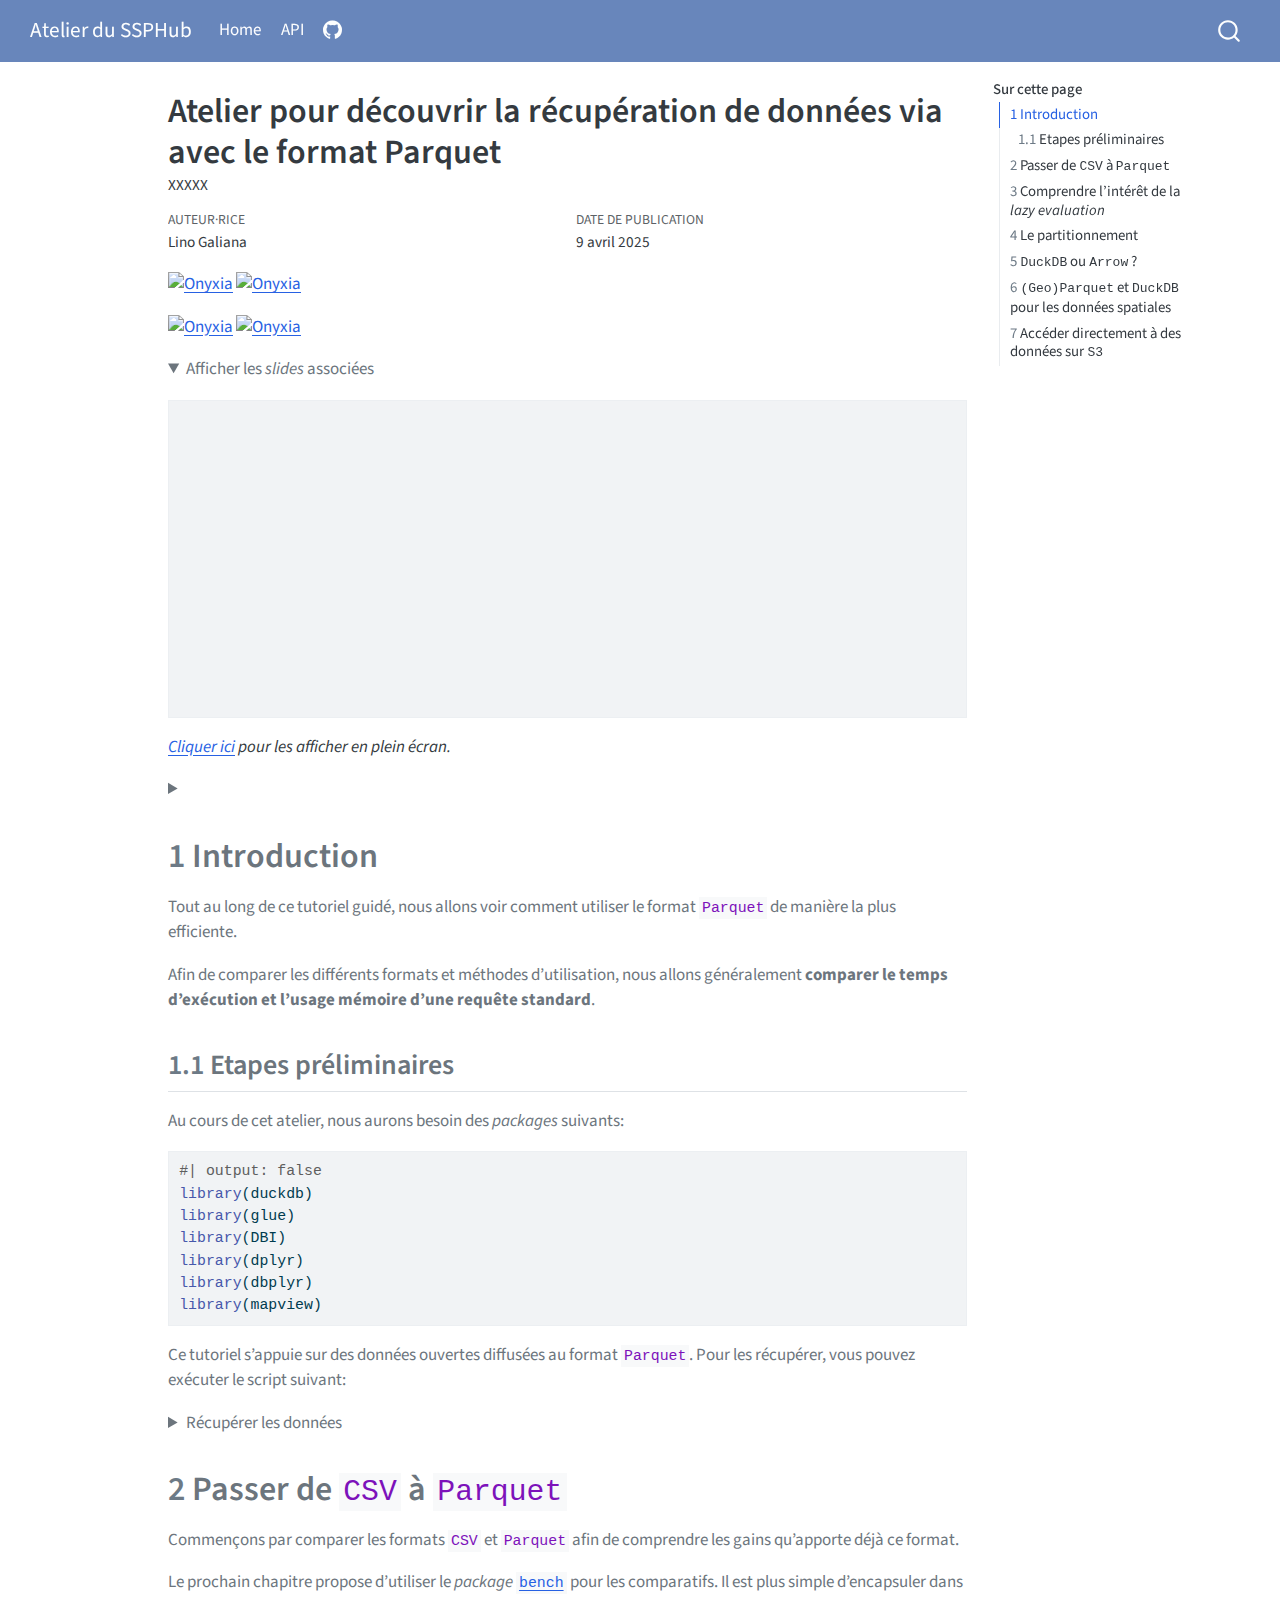
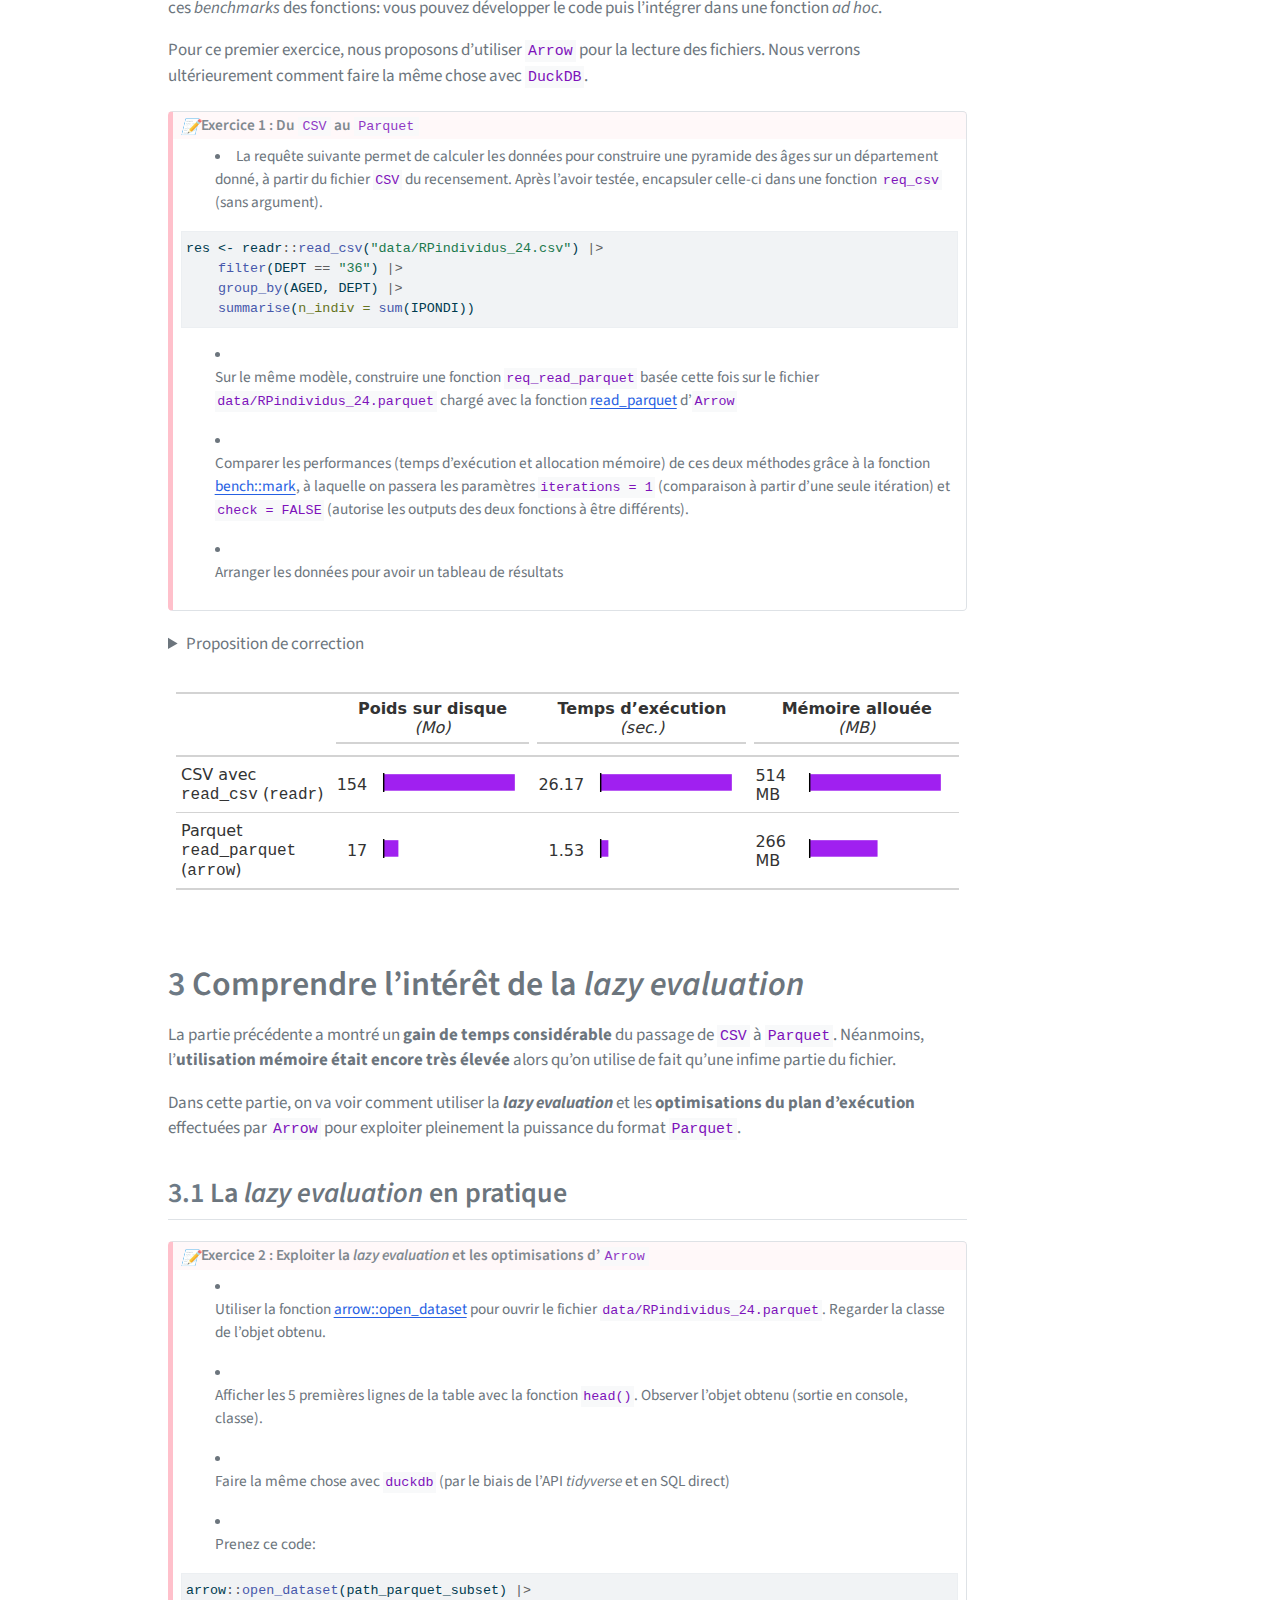
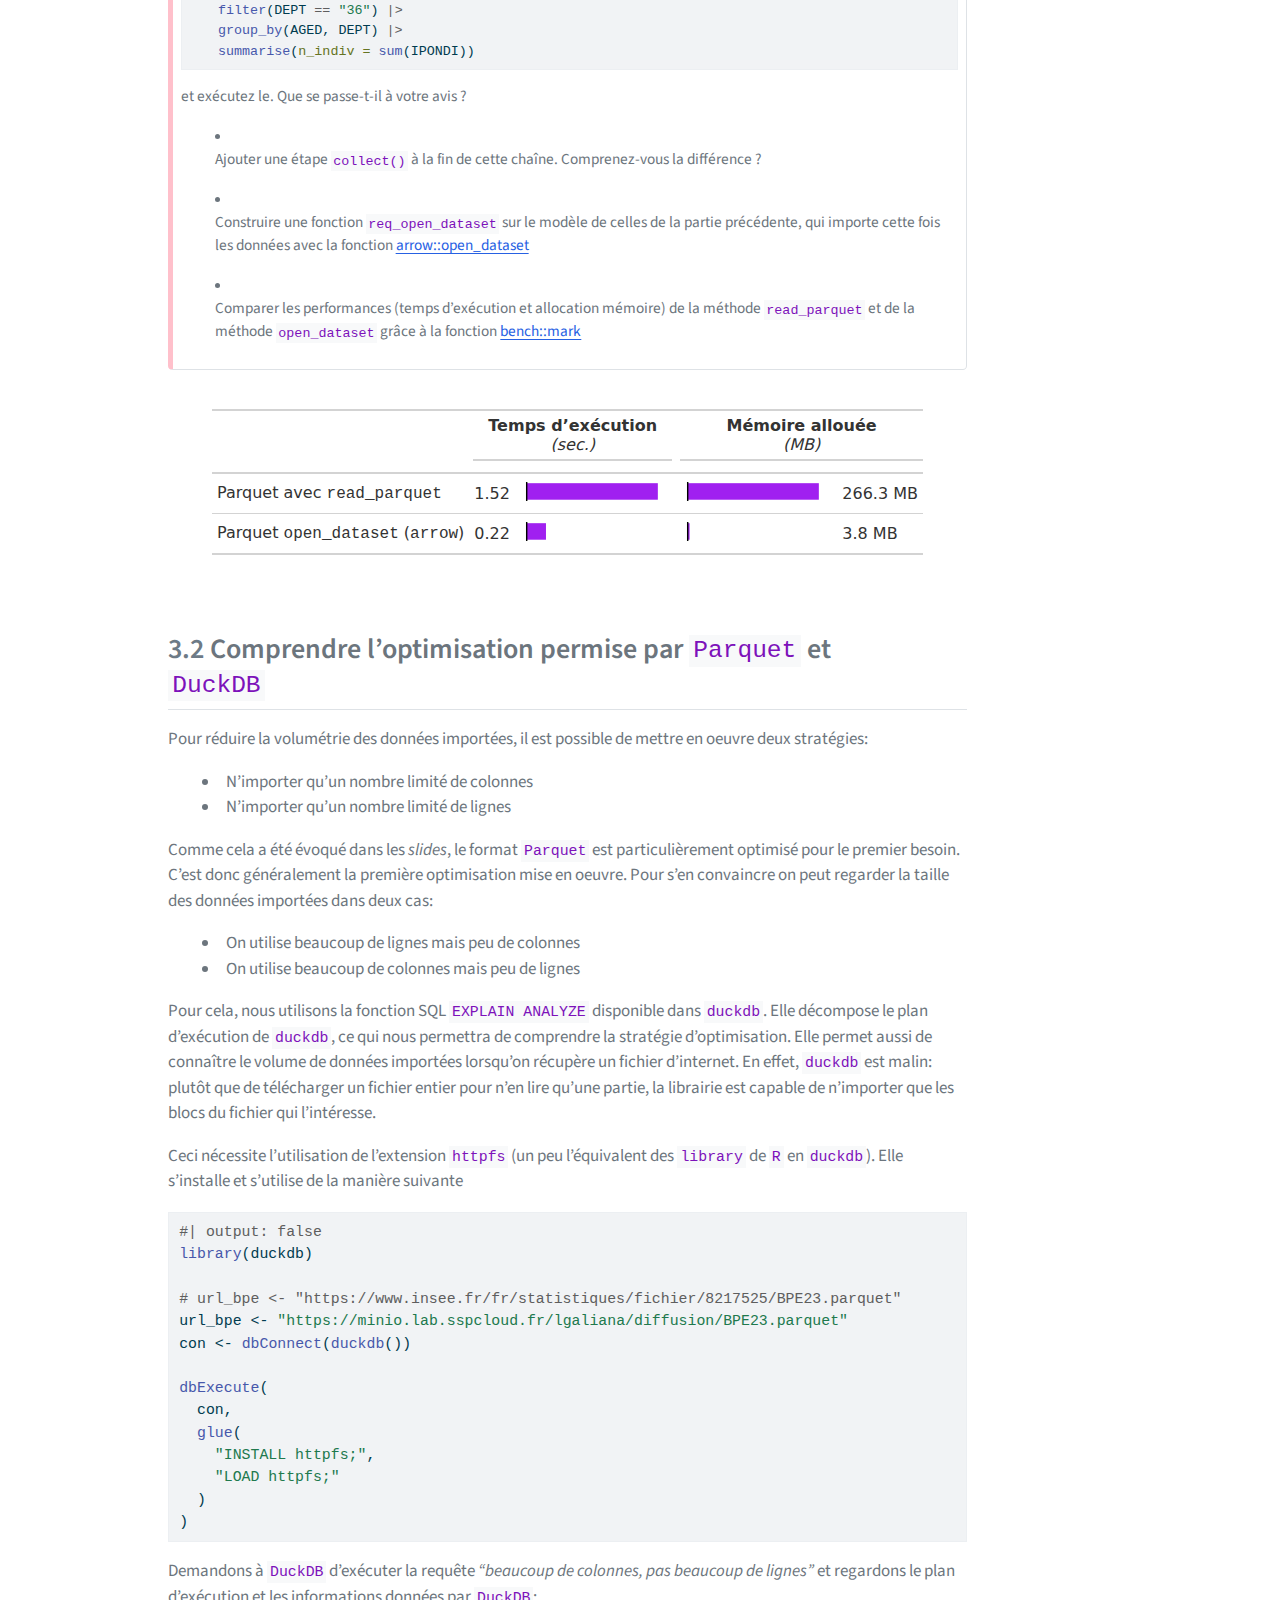
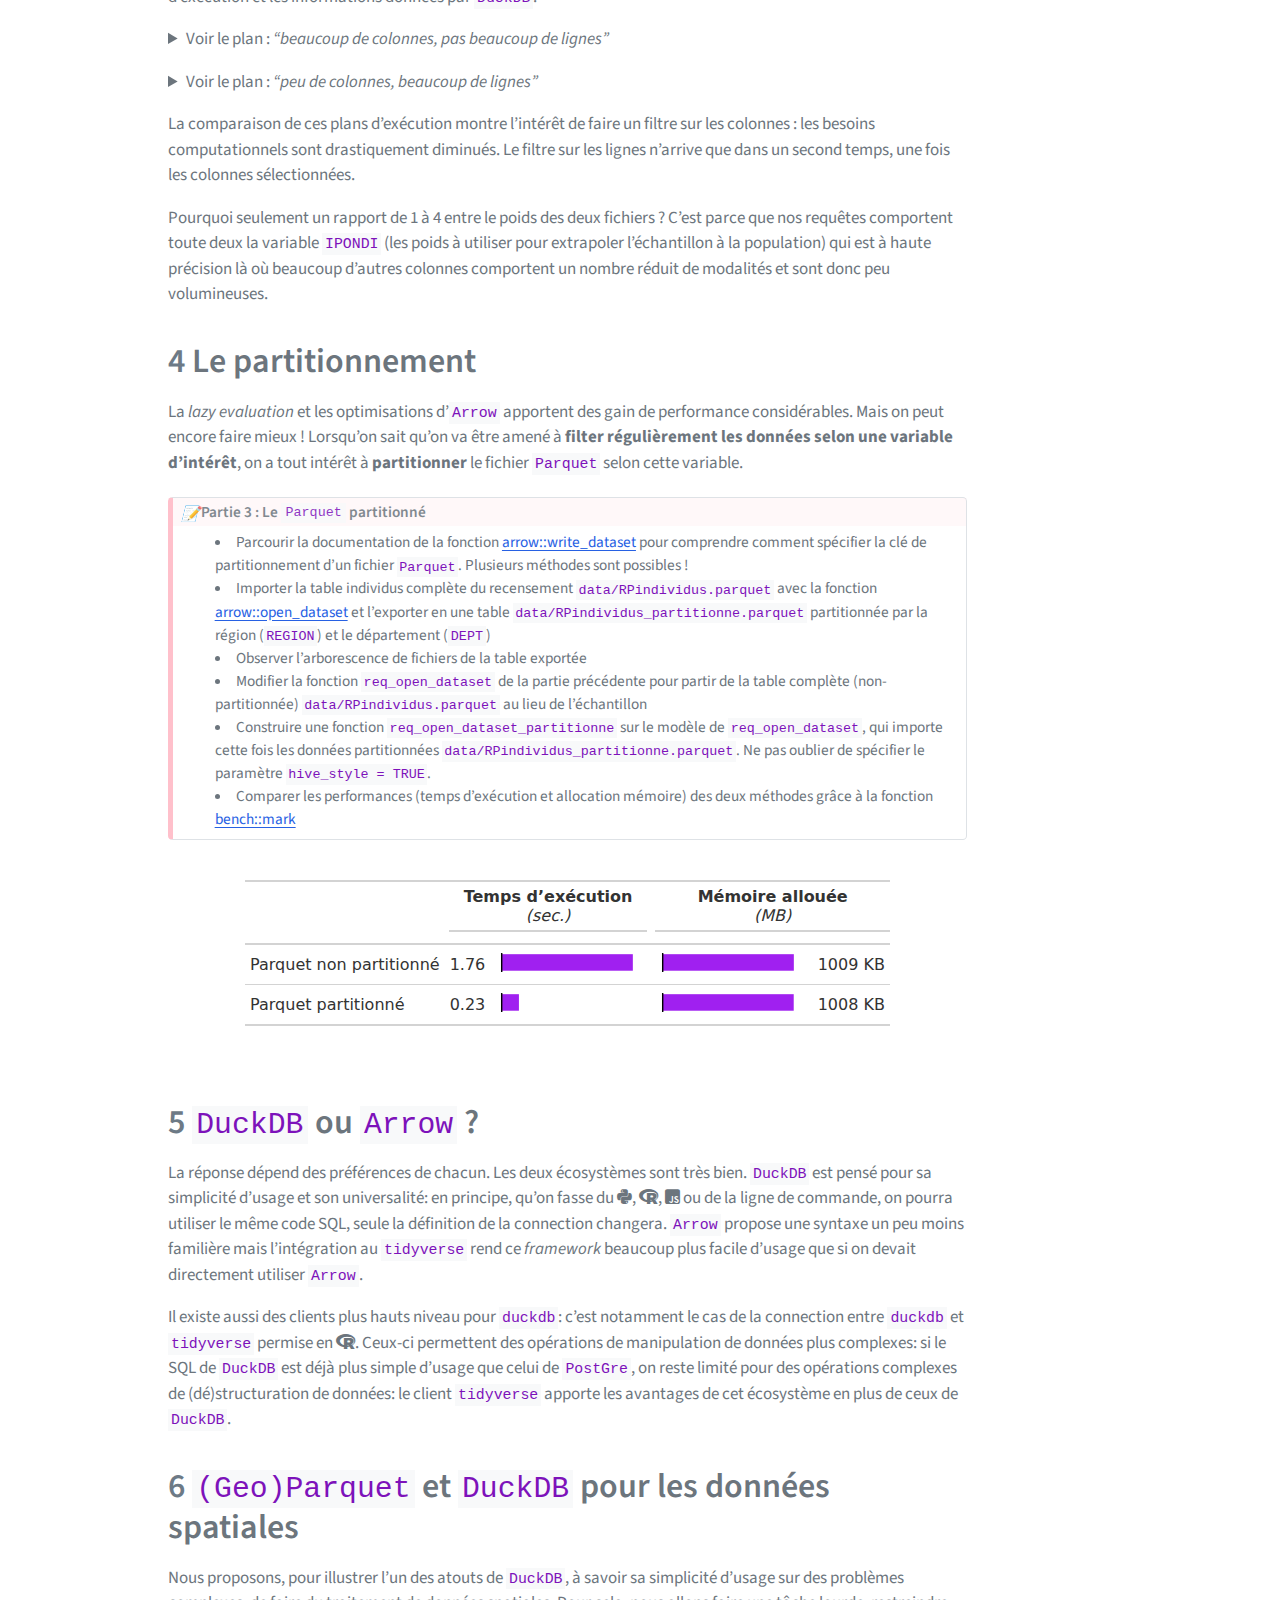
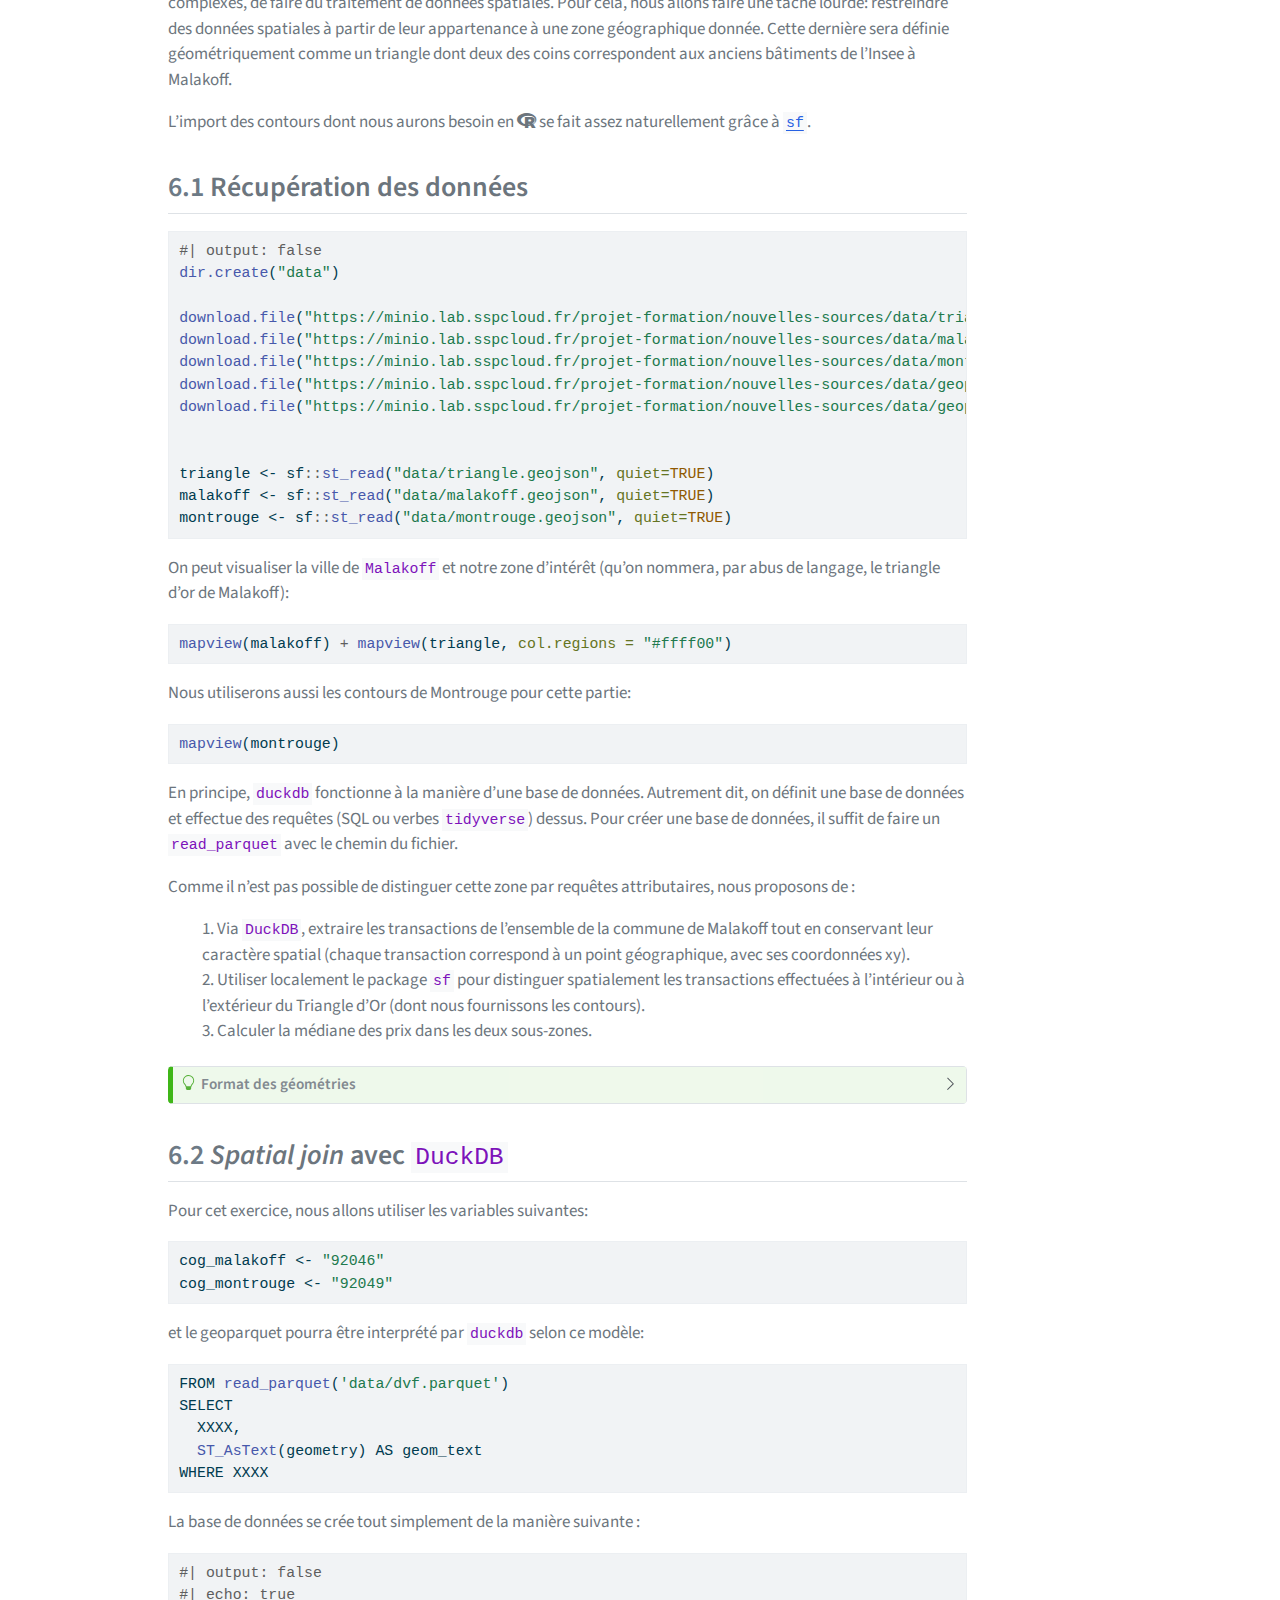
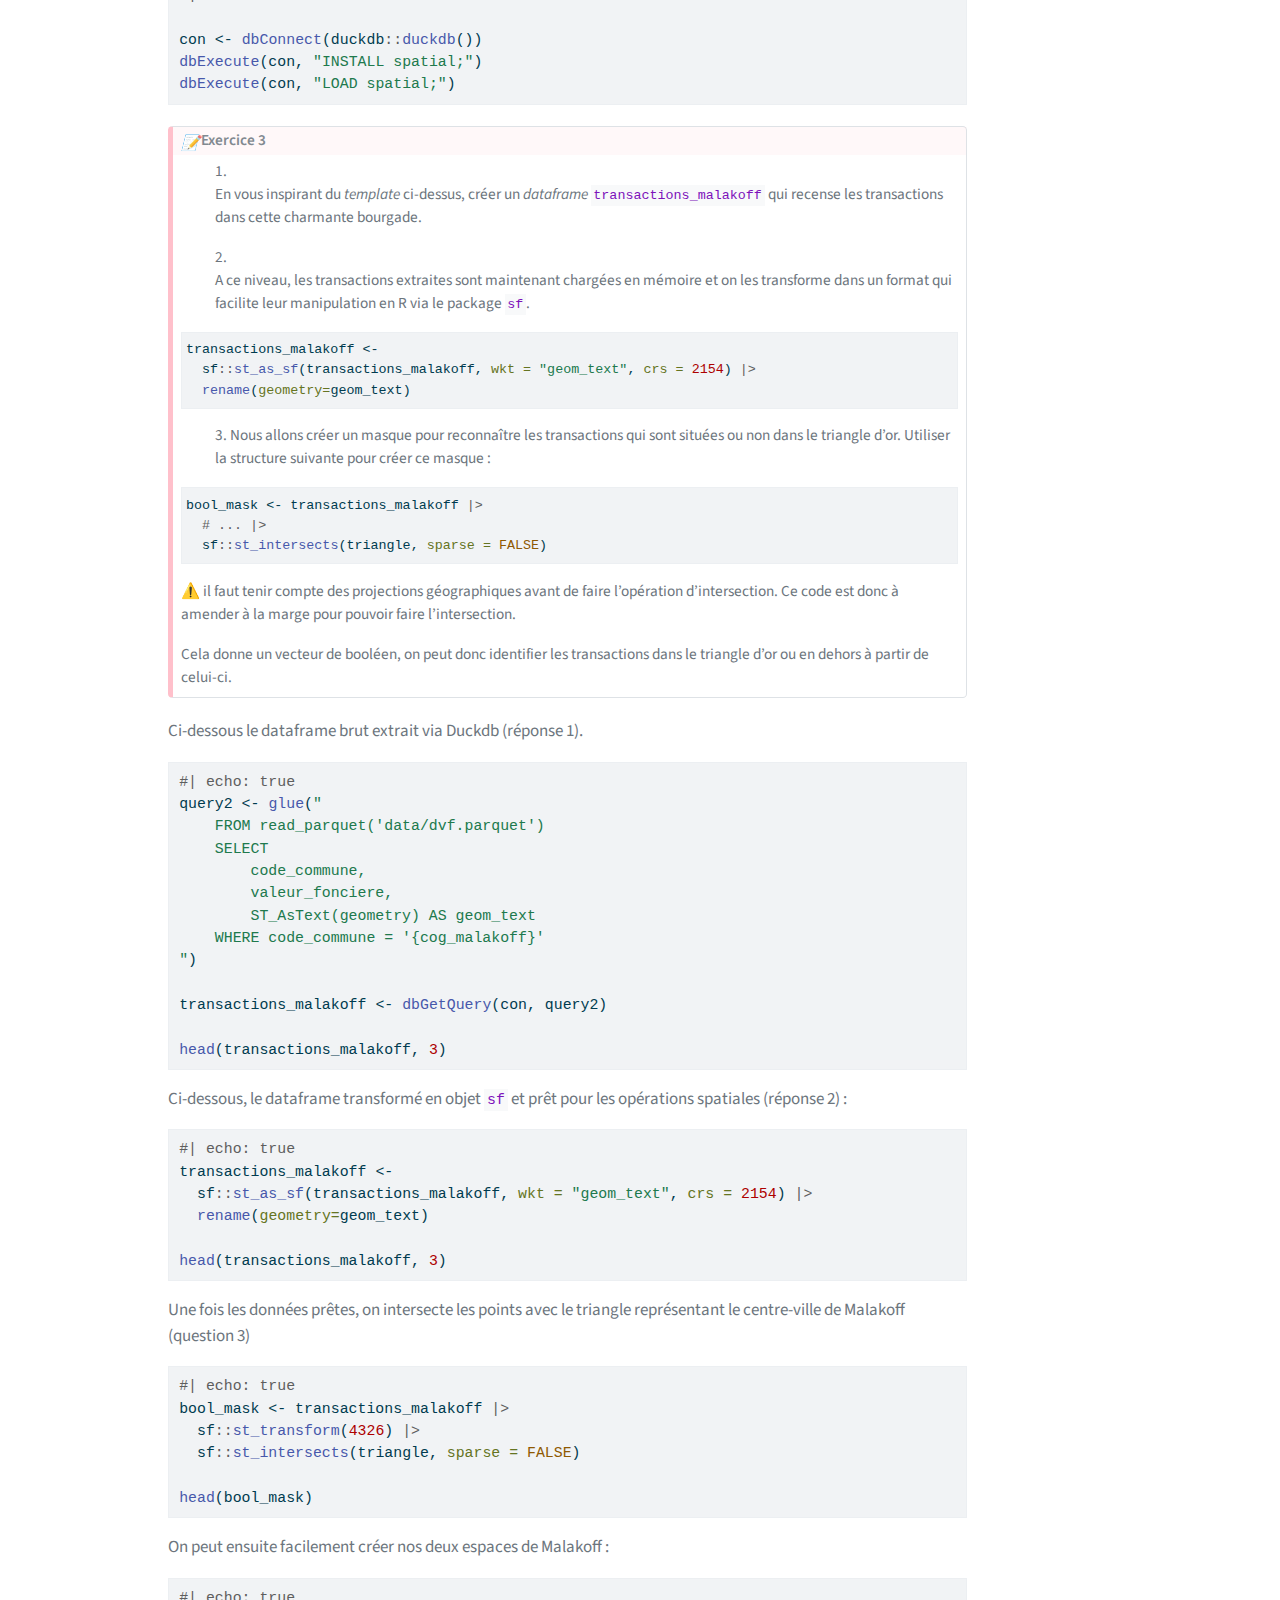
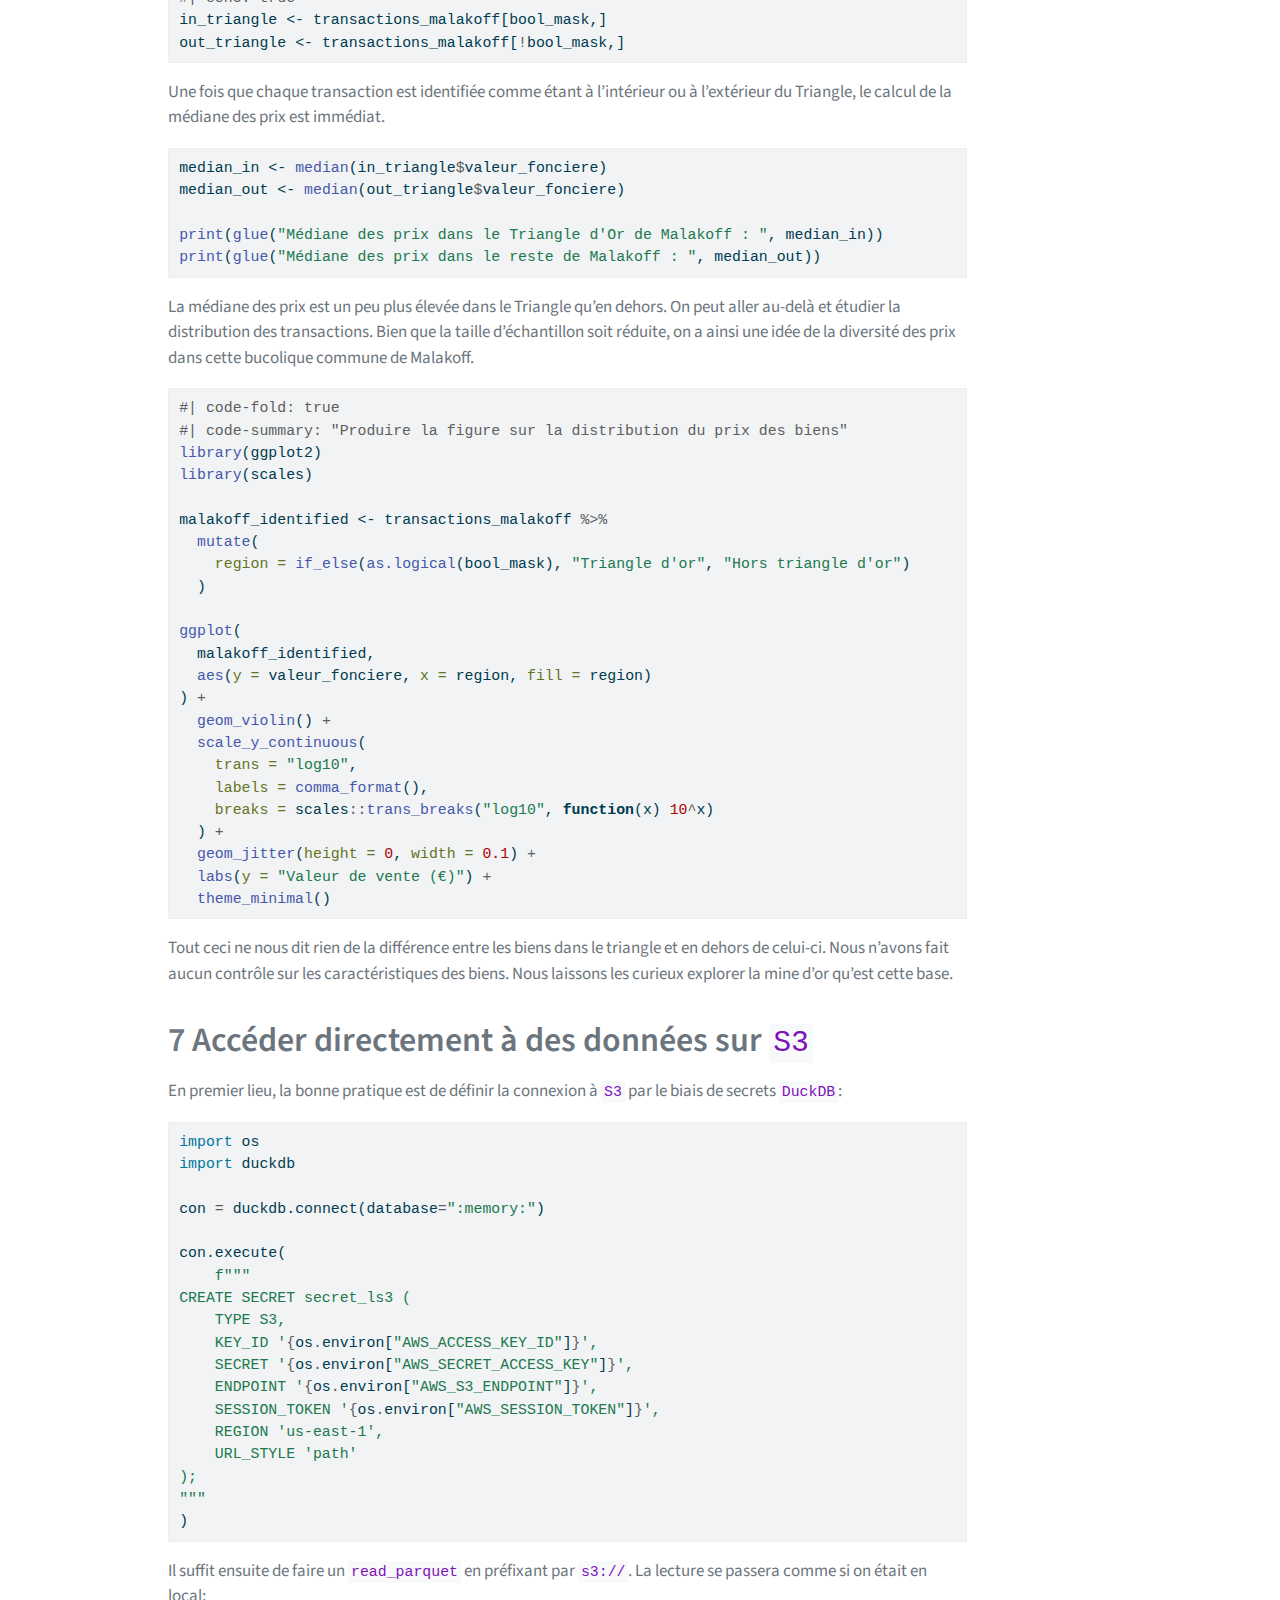
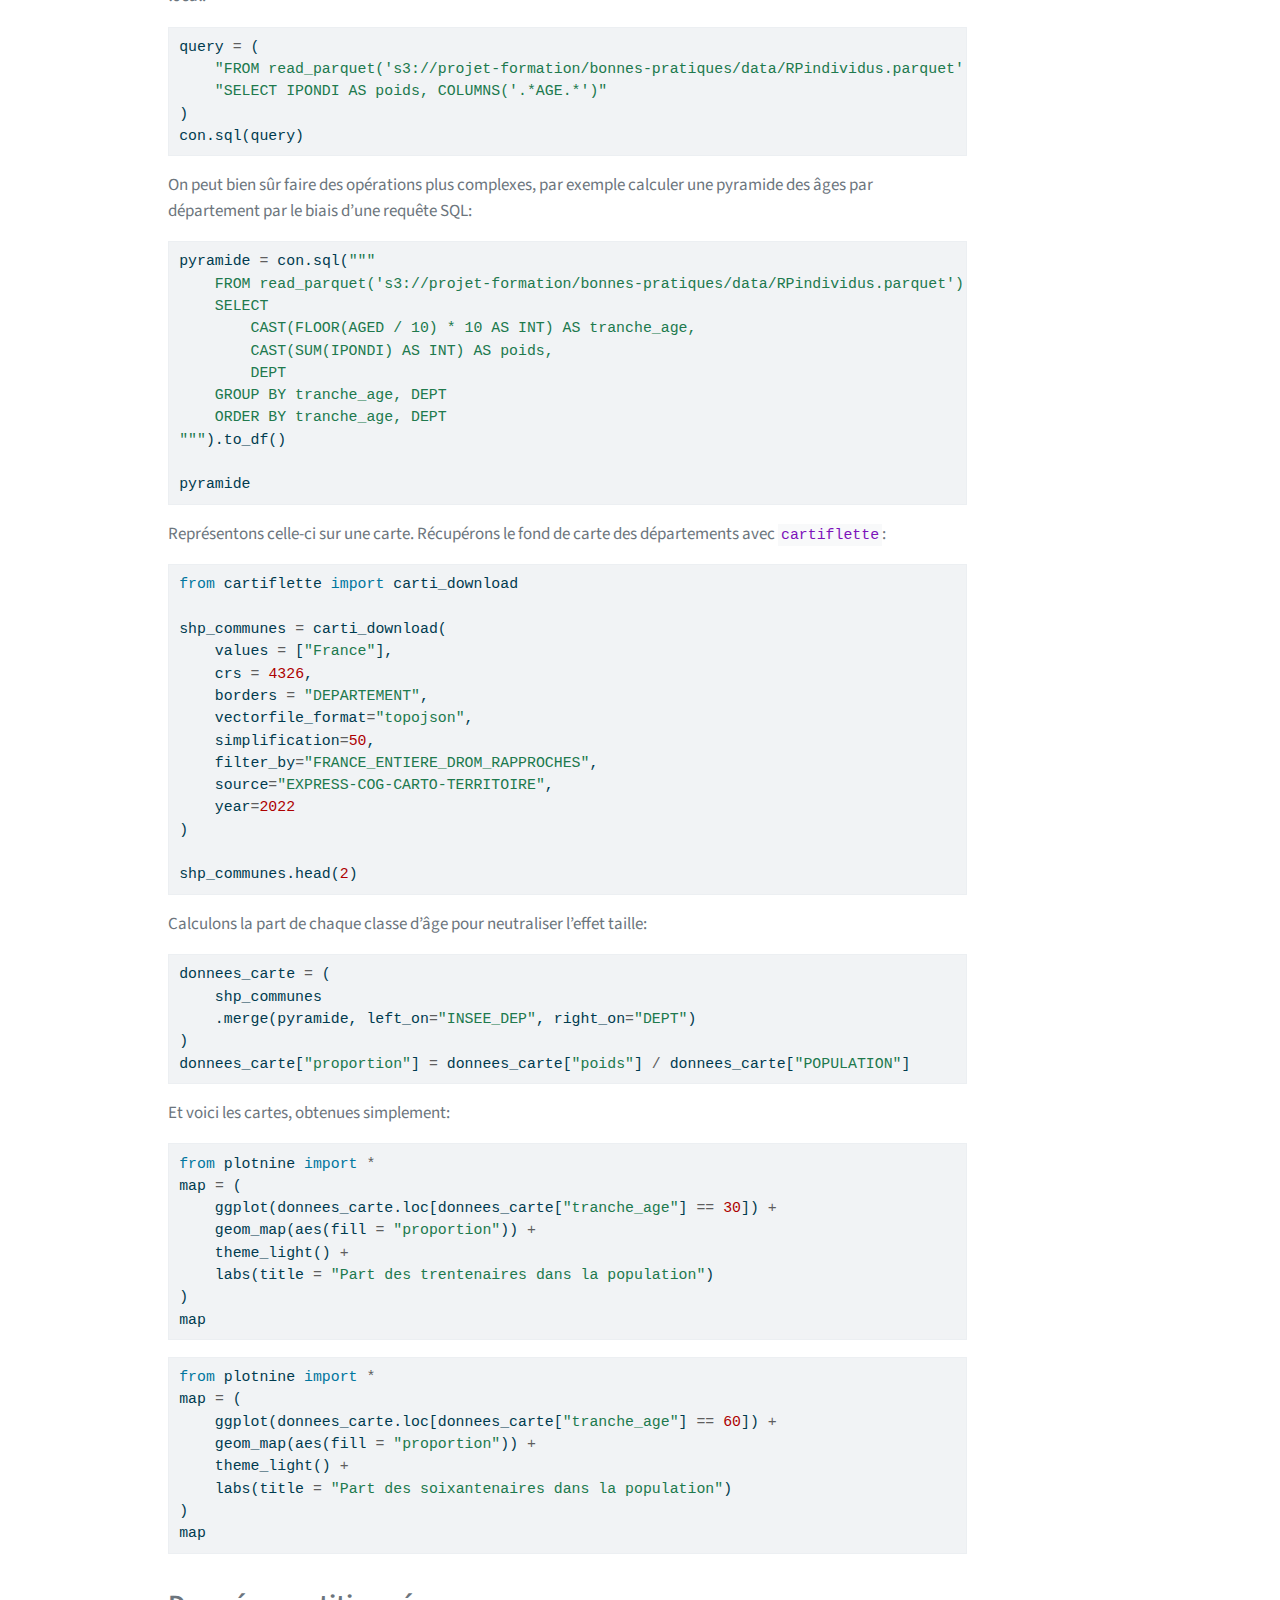
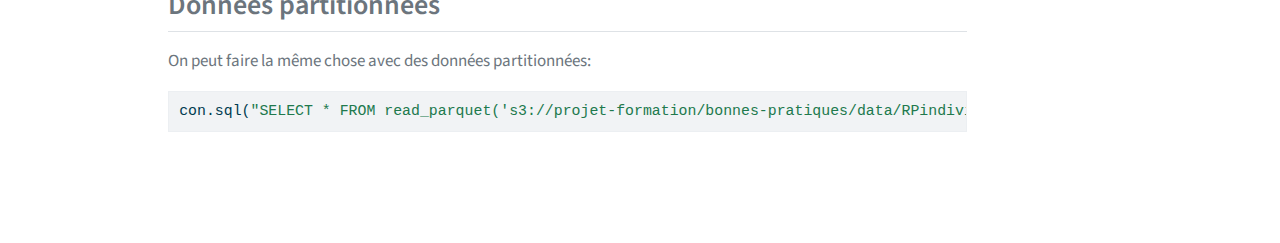
==== commit ae6e4847: "Built site for gh-pages" ====
--- a/index.html
+++ b/index.html
@@ -187,7 +187,7 @@
   </ul></li>
   <li><a href="#accéder-directement-à-des-données-sur-s3" id="toc-accéder-directement-à-des-données-sur-s3" class="nav-link" data-scroll-target="#accéder-directement-à-des-données-sur-s3"><span class="header-section-number">7</span> Accéder directement à des données sur <code>S3</code></a>
   <ul class="collapse">
-  <li><a href="#données-partitionnées" id="toc-données-partitionnées" class="nav-link" data-scroll-target="#données-partitionnées"><span class="header-section-number">7.1</span> Données partitionnées</a></li>
+  <li><a href="#données-partitionnées" id="toc-données-partitionnées" class="nav-link" data-scroll-target="#données-partitionnées">Données partitionnées</a></li>
   </ul></li>
   </ul>
 </nav>
@@ -231,6 +231,21 @@
 </header>
 
 
+<p><a href="https://datalab.sspcloud.fr/launcher/ide/rstudio?name=Atelier%20Parquet%20SSPHub&amp;shared=false&amp;version=2.2.6&amp;persistence.size=«19Gi»&amp;init.personalInit=«https%3A%2F%2Fraw.githubusercontent.com%2FSSPHub%2Fssphub-ateliers-parquet%2Frefs%2Fheads%2Fmain%2Finit_r.sh»&amp;networking.user.enabled=true&amp;autoLaunch=true" target="_blank" rel="noopener"><img src="https://img.shields.io/badge/SSP%20Cloud-Ouvrir_dans_RStudio-blue?logo=r&amp;logoColor=blue" alt="Onyxia"></a> <a href="https://github.com/InseeFrLab/ssphub-ateliers/tree/main/R" target="_blank" rel="noopener" data-original-href="https://github.com/InseeFrLab/ssphub-ateliers/tree/main/R"><img src="https://custom-icon-badges.demolab.com/badge/download--r--script-black.svg?logo=download-cloud&amp;logoSource=feather" alt="Onyxia"></a><br></p>
+<p><a href="https://datalab.sspcloud.fr/launcher/ide/vscode-python?name=SSPHub-Atelier-Parquet&amp;shared=false&amp;version=2.2.12&amp;init.personalInit=«https%3A%2F%2Fgithub.com%2FSSPHub%2Fssphub-ateliers-parquet%2Fblob%2Fmain%2Finit_python.sh»&amp;networking.user.enabled=true&amp;autoLaunch=true" target="_blank" rel="noopener" data-original-href="https://datalab.sspcloud.fr/launcher/ide/vscode-python?name=SSPHub-Atelier-Parquet&amp;shared=false&amp;version=2.2.12&amp;init.personalInit=«https%3A%2F%2Fgithub.com%2FSSPHub%2Fssphub-ateliers-parquet%2Fblob%2Fmain%2Finit_python.sh»&amp;networking.user.enabled=true&amp;autoLaunch=true"><img src="https://custom-icon-badges.demolab.com/badge/SSP%20Cloud-Lancer_avec_VSCode-blue?logo=vsc&amp;logoColor=white" alt="Onyxia"></a> <a href="https://github.com/SSPHub/ssphub-ateliers-parquet/blob/main/python/_s3.qmd" target="_blank" rel="noopener" data-original-href="https://github.com/SSPHub/ssphub-ateliers-parquet/blob/main/python/_s3.qmdb"><img src="https://custom-icon-badges.demolab.com/badge/download--notebook-black.svg?logo=download-cloud&amp;logoSource=feather" alt="Onyxia"></a><br></p>
+<details open="">
+<summary>
+<p>Afficher les <em>slides</em> associées</p>
+</summary>
+<div id="cb1" class="sourceCode">
+<pre class="sourceCode yaml code-with-copy"><code class="sourceCode yaml"></code><button title="Copy to Clipboard" class="code-copy-button"><i class="bi"></i></button><button title="Copier vers le presse-papier" class="code-copy-button"><i class="bi"></i></button></pre>
+<iframe class="sourceCode yaml code-with-copy" src="https://inseefrlab.github.io/ssphub-ateliers-slides/slides-data/index.html#/title-slide">
+</iframe>
+</div>
+<p><em><a href="https://inseefrlab.github.io/ssphub-ateliers-slides/slides-data/index.html#/title-slide" target="_blank">Cliquer ici</a> pour les afficher en plein écran.</em></p>
+</details>
+<details>
+<summary>
 <section id="introduction" class="level1" data-number="1">
 <h1 data-number="1"><span class="header-section-number">1</span> Introduction</h1>
 <p>Tout au long de ce tutoriel guidé, nous allons voir comment utiliser le format <code>Parquet</code> de manière la plus efficiente.</p>
@@ -772,7 +787,7 @@
 <section id="accéder-directement-à-des-données-sur-s3" class="level1" data-number="7">
 <h1 data-number="7"><span class="header-section-number">7</span> Accéder directement à des données sur <code>S3</code></h1>
 <p>En premier lieu, la bonne pratique est de définir la connexion à <code>S3</code> par le biais de secrets <code>DuckDB</code>:</p>
-<div id="1e68fb7f" class="cell" data-execution_count="1">
+<div id="8b3bbcfd" class="cell" data-execution_count="1">
 <div class="sourceCode cell-code" id="cb27"><pre class="sourceCode python code-with-copy"><code class="sourceCode python"><span id="cb27-1"><a href="#cb27-1" aria-hidden="true" tabindex="-1"></a><span class="im">import</span> os</span>
 <span id="cb27-2"><a href="#cb27-2" aria-hidden="true" tabindex="-1"></a><span class="im">import</span> duckdb </span>
 <span id="cb27-3"><a href="#cb27-3" aria-hidden="true" tabindex="-1"></a></span>
@@ -793,7 +808,7 @@
 <span id="cb27-18"><a href="#cb27-18" aria-hidden="true" tabindex="-1"></a>)</span></code><button title="Copier vers le presse-papier" class="code-copy-button"><i class="bi"></i></button></pre></div>
 </div>
 <p>Il suffit ensuite de faire un <code>read_parquet</code> en préfixant par <code>s3://</code>. La lecture se passera comme si on était en local:</p>
-<div id="2e315bc3" class="cell" data-execution_count="2">
+<div id="8b074dd3" class="cell" data-execution_count="2">
 <div class="sourceCode cell-code" id="cb28"><pre class="sourceCode python code-with-copy"><code class="sourceCode python"><span id="cb28-1"><a href="#cb28-1" aria-hidden="true" tabindex="-1"></a>query <span class="op">=</span> (</span>
 <span id="cb28-2"><a href="#cb28-2" aria-hidden="true" tabindex="-1"></a>    <span class="st">"FROM read_parquet('s3://projet-formation/bonnes-pratiques/data/RPindividus.parquet') "</span></span>
 <span id="cb28-3"><a href="#cb28-3" aria-hidden="true" tabindex="-1"></a>    <span class="st">"SELECT IPONDI AS poids, COLUMNS('.*AGE.*')"</span></span>
@@ -801,7 +816,7 @@
 <span id="cb28-5"><a href="#cb28-5" aria-hidden="true" tabindex="-1"></a>con.sql(query)</span></code><button title="Copier vers le presse-papier" class="code-copy-button"><i class="bi"></i></button></pre></div>
 </div>
 <p>On peut bien sûr faire des opérations plus complexes, par exemple calculer une pyramide des âges par département par le biais d’une requête SQL:</p>
-<div id="9012cfe2" class="cell" data-execution_count="3">
+<div id="77dcd67e" class="cell" data-execution_count="3">
 <div class="sourceCode cell-code" id="cb29"><pre class="sourceCode python code-with-copy"><code class="sourceCode python"><span id="cb29-1"><a href="#cb29-1" aria-hidden="true" tabindex="-1"></a>pyramide <span class="op">=</span> con.sql(<span class="st">"""</span></span>
 <span id="cb29-2"><a href="#cb29-2" aria-hidden="true" tabindex="-1"></a><span class="st">    FROM read_parquet('s3://projet-formation/bonnes-pratiques/data/RPindividus.parquet')</span></span>
 <span id="cb29-3"><a href="#cb29-3" aria-hidden="true" tabindex="-1"></a><span class="st">    SELECT </span></span>
@@ -815,7 +830,7 @@
 <span id="cb29-11"><a href="#cb29-11" aria-hidden="true" tabindex="-1"></a>pyramide</span></code><button title="Copier vers le presse-papier" class="code-copy-button"><i class="bi"></i></button></pre></div>
 </div>
 <p>Représentons celle-ci sur une carte. Récupérons le fond de carte des départements avec <code>cartiflette</code>:</p>
-<div id="6f9ea4a0" class="cell" data-execution_count="4">
+<div id="dda43885" class="cell" data-execution_count="4">
 <div class="sourceCode cell-code" id="cb30"><pre class="sourceCode python code-with-copy"><code class="sourceCode python"><span id="cb30-1"><a href="#cb30-1" aria-hidden="true" tabindex="-1"></a><span class="im">from</span> cartiflette <span class="im">import</span> carti_download</span>
 <span id="cb30-2"><a href="#cb30-2" aria-hidden="true" tabindex="-1"></a></span>
 <span id="cb30-3"><a href="#cb30-3" aria-hidden="true" tabindex="-1"></a>shp_communes <span class="op">=</span> carti_download(</span>
@@ -832,7 +847,7 @@
 <span id="cb30-14"><a href="#cb30-14" aria-hidden="true" tabindex="-1"></a>shp_communes.head(<span class="dv">2</span>)</span></code><button title="Copier vers le presse-papier" class="code-copy-button"><i class="bi"></i></button></pre></div>
 </div>
 <p>Calculons la part de chaque classe d’âge pour neutraliser l’effet taille:</p>
-<div id="956ac73e" class="cell" data-execution_count="5">
+<div id="e3469b75" class="cell" data-execution_count="5">
 <div class="sourceCode cell-code" id="cb31"><pre class="sourceCode python code-with-copy"><code class="sourceCode python"><span id="cb31-1"><a href="#cb31-1" aria-hidden="true" tabindex="-1"></a>donnees_carte <span class="op">=</span> (</span>
 <span id="cb31-2"><a href="#cb31-2" aria-hidden="true" tabindex="-1"></a>    shp_communes</span>
 <span id="cb31-3"><a href="#cb31-3" aria-hidden="true" tabindex="-1"></a>    .merge(pyramide, left_on<span class="op">=</span><span class="st">"INSEE_DEP"</span>, right_on<span class="op">=</span><span class="st">"DEPT"</span>)</span>
@@ -840,7 +855,7 @@
 <span id="cb31-5"><a href="#cb31-5" aria-hidden="true" tabindex="-1"></a>donnees_carte[<span class="st">"proportion"</span>] <span class="op">=</span> donnees_carte[<span class="st">"poids"</span>] <span class="op">/</span> donnees_carte[<span class="st">"POPULATION"</span>]</span></code><button title="Copier vers le presse-papier" class="code-copy-button"><i class="bi"></i></button></pre></div>
 </div>
 <p>Et voici les cartes, obtenues simplement:</p>
-<div id="9f6c9d81" class="cell" data-execution_count="6">
+<div id="f552ff60" class="cell" data-execution_count="6">
 <div class="sourceCode cell-code" id="cb32"><pre class="sourceCode python code-with-copy"><code class="sourceCode python"><span id="cb32-1"><a href="#cb32-1" aria-hidden="true" tabindex="-1"></a><span class="im">from</span> plotnine <span class="im">import</span> <span class="op">*</span></span>
 <span id="cb32-2"><a href="#cb32-2" aria-hidden="true" tabindex="-1"></a><span class="bu">map</span> <span class="op">=</span> (</span>
 <span id="cb32-3"><a href="#cb32-3" aria-hidden="true" tabindex="-1"></a>    ggplot(donnees_carte.loc[donnees_carte[<span class="st">"tranche_age"</span>] <span class="op">==</span> <span class="dv">30</span>]) <span class="op">+</span></span>
@@ -850,7 +865,7 @@
 <span id="cb32-7"><a href="#cb32-7" aria-hidden="true" tabindex="-1"></a>)</span>
 <span id="cb32-8"><a href="#cb32-8" aria-hidden="true" tabindex="-1"></a><span class="bu">map</span></span></code><button title="Copier vers le presse-papier" class="code-copy-button"><i class="bi"></i></button></pre></div>
 </div>
-<div id="31578d6a" class="cell" data-execution_count="7">
+<div id="8442bb5d" class="cell" data-execution_count="7">
 <div class="sourceCode cell-code" id="cb33"><pre class="sourceCode python code-with-copy"><code class="sourceCode python"><span id="cb33-1"><a href="#cb33-1" aria-hidden="true" tabindex="-1"></a><span class="im">from</span> plotnine <span class="im">import</span> <span class="op">*</span></span>
 <span id="cb33-2"><a href="#cb33-2" aria-hidden="true" tabindex="-1"></a><span class="bu">map</span> <span class="op">=</span> (</span>
 <span id="cb33-3"><a href="#cb33-3" aria-hidden="true" tabindex="-1"></a>    ggplot(donnees_carte.loc[donnees_carte[<span class="st">"tranche_age"</span>] <span class="op">==</span> <span class="dv">60</span>]) <span class="op">+</span></span>
@@ -860,10 +875,10 @@
 <span id="cb33-7"><a href="#cb33-7" aria-hidden="true" tabindex="-1"></a>)</span>
 <span id="cb33-8"><a href="#cb33-8" aria-hidden="true" tabindex="-1"></a><span class="bu">map</span></span></code><button title="Copier vers le presse-papier" class="code-copy-button"><i class="bi"></i></button></pre></div>
 </div>
-<section id="données-partitionnées" class="level2" data-number="7.1">
-<h2 data-number="7.1" class="anchored" data-anchor-id="données-partitionnées"><span class="header-section-number">7.1</span> Données partitionnées</h2>
+<section id="données-partitionnées" class="level2 unnumbered">
+<h2 class="unnumbered anchored" data-anchor-id="données-partitionnées">Données partitionnées</h2>
 <p>On peut faire la même chose avec des données partitionnées:</p>
-<div id="6aaa8b85" class="cell" data-execution_count="8">
+<div id="1ab2a564" class="cell" data-execution_count="8">
 <div class="sourceCode cell-code" id="cb34"><pre class="sourceCode python code-with-copy"><code class="sourceCode python"><span id="cb34-1"><a href="#cb34-1" aria-hidden="true" tabindex="-1"></a>con.sql(<span class="st">"SELECT * FROM read_parquet('s3://projet-formation/bonnes-pratiques/data/RPindividus/**/*.parquet', hive_partitioning = true) WHERE DEPT IN (11, 31, 34)"</span>)</span></code><button title="Copier vers le presse-papier" class="code-copy-button"><i class="bi"></i></button></pre></div>
 </div>
 
@@ -871,7 +886,7 @@
 </section>
 </section>
 
-</main> <!-- /main -->
+</summary></details></main> <!-- /main -->
 <script id="quarto-html-after-body" type="application/javascript">
 window.document.addEventListener("DOMContentLoaded", function (event) {
   const toggleBodyColorMode = (bsSheetEl) => {
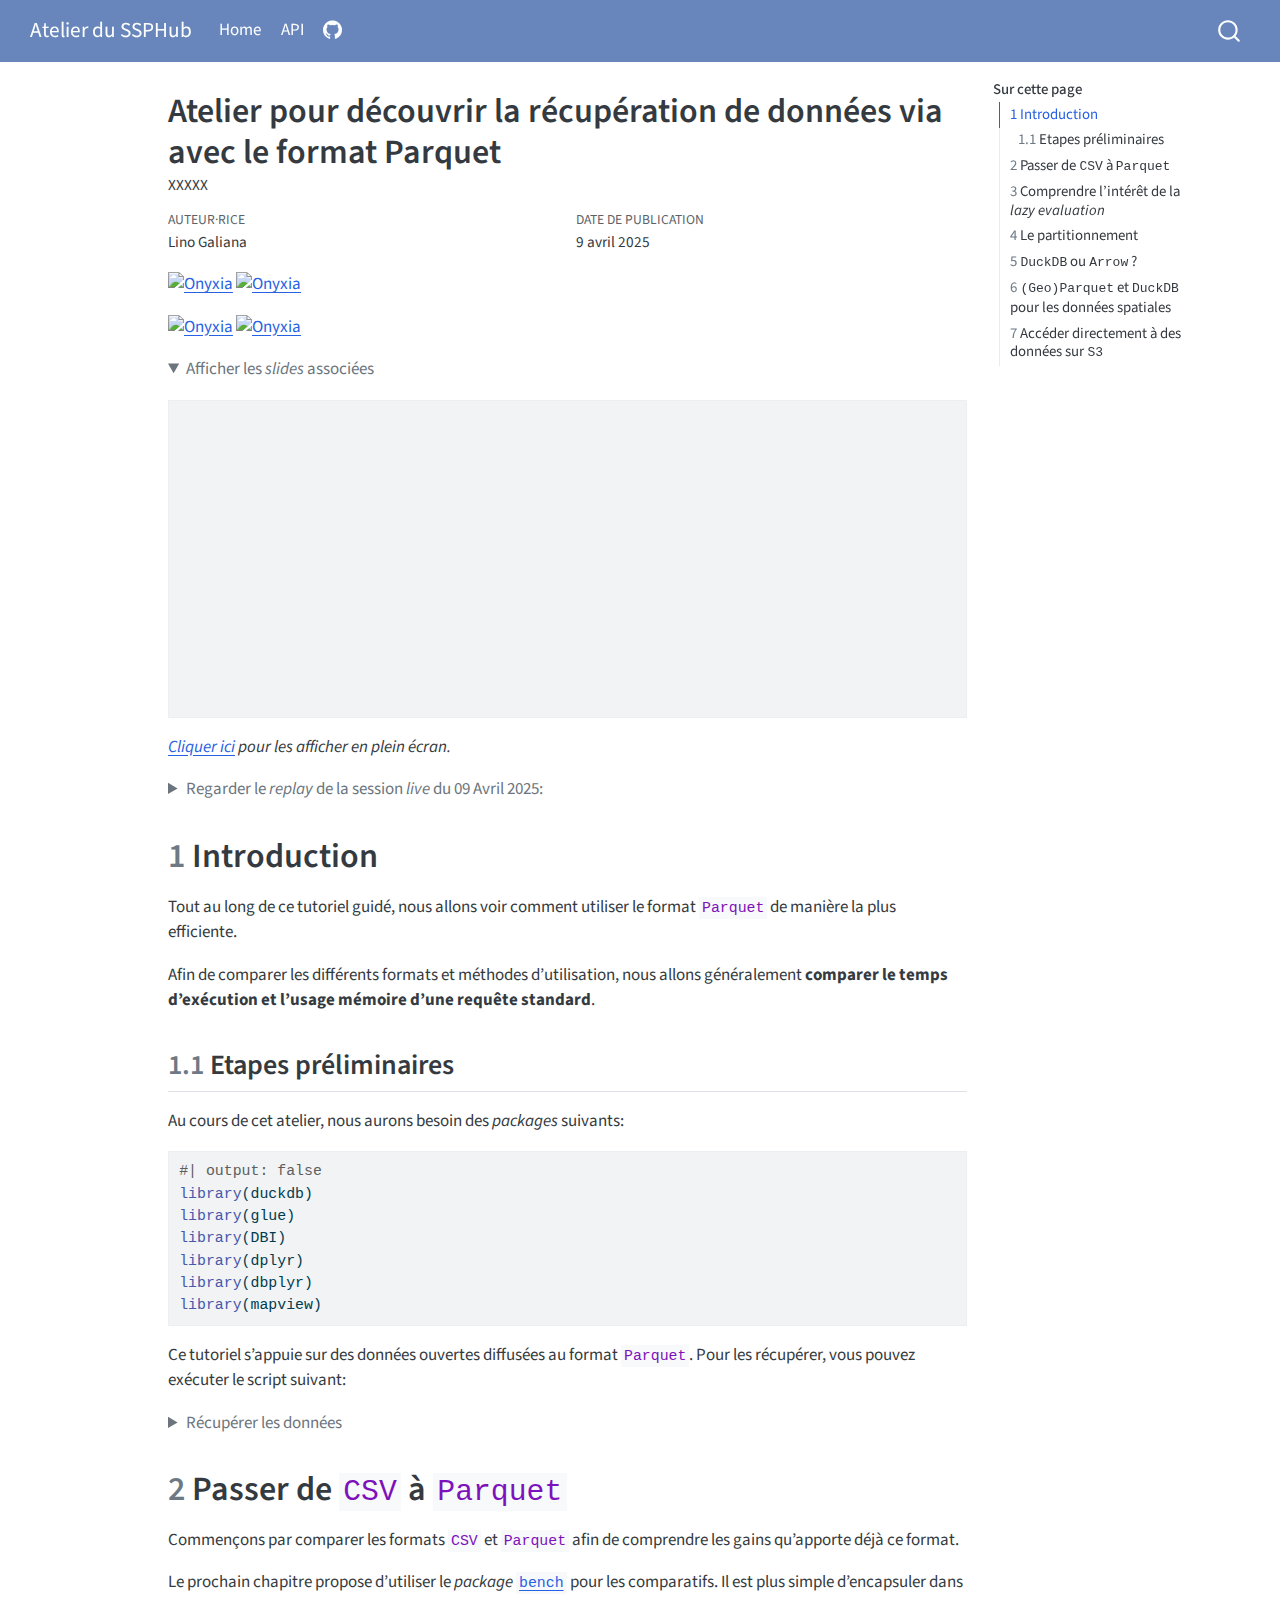
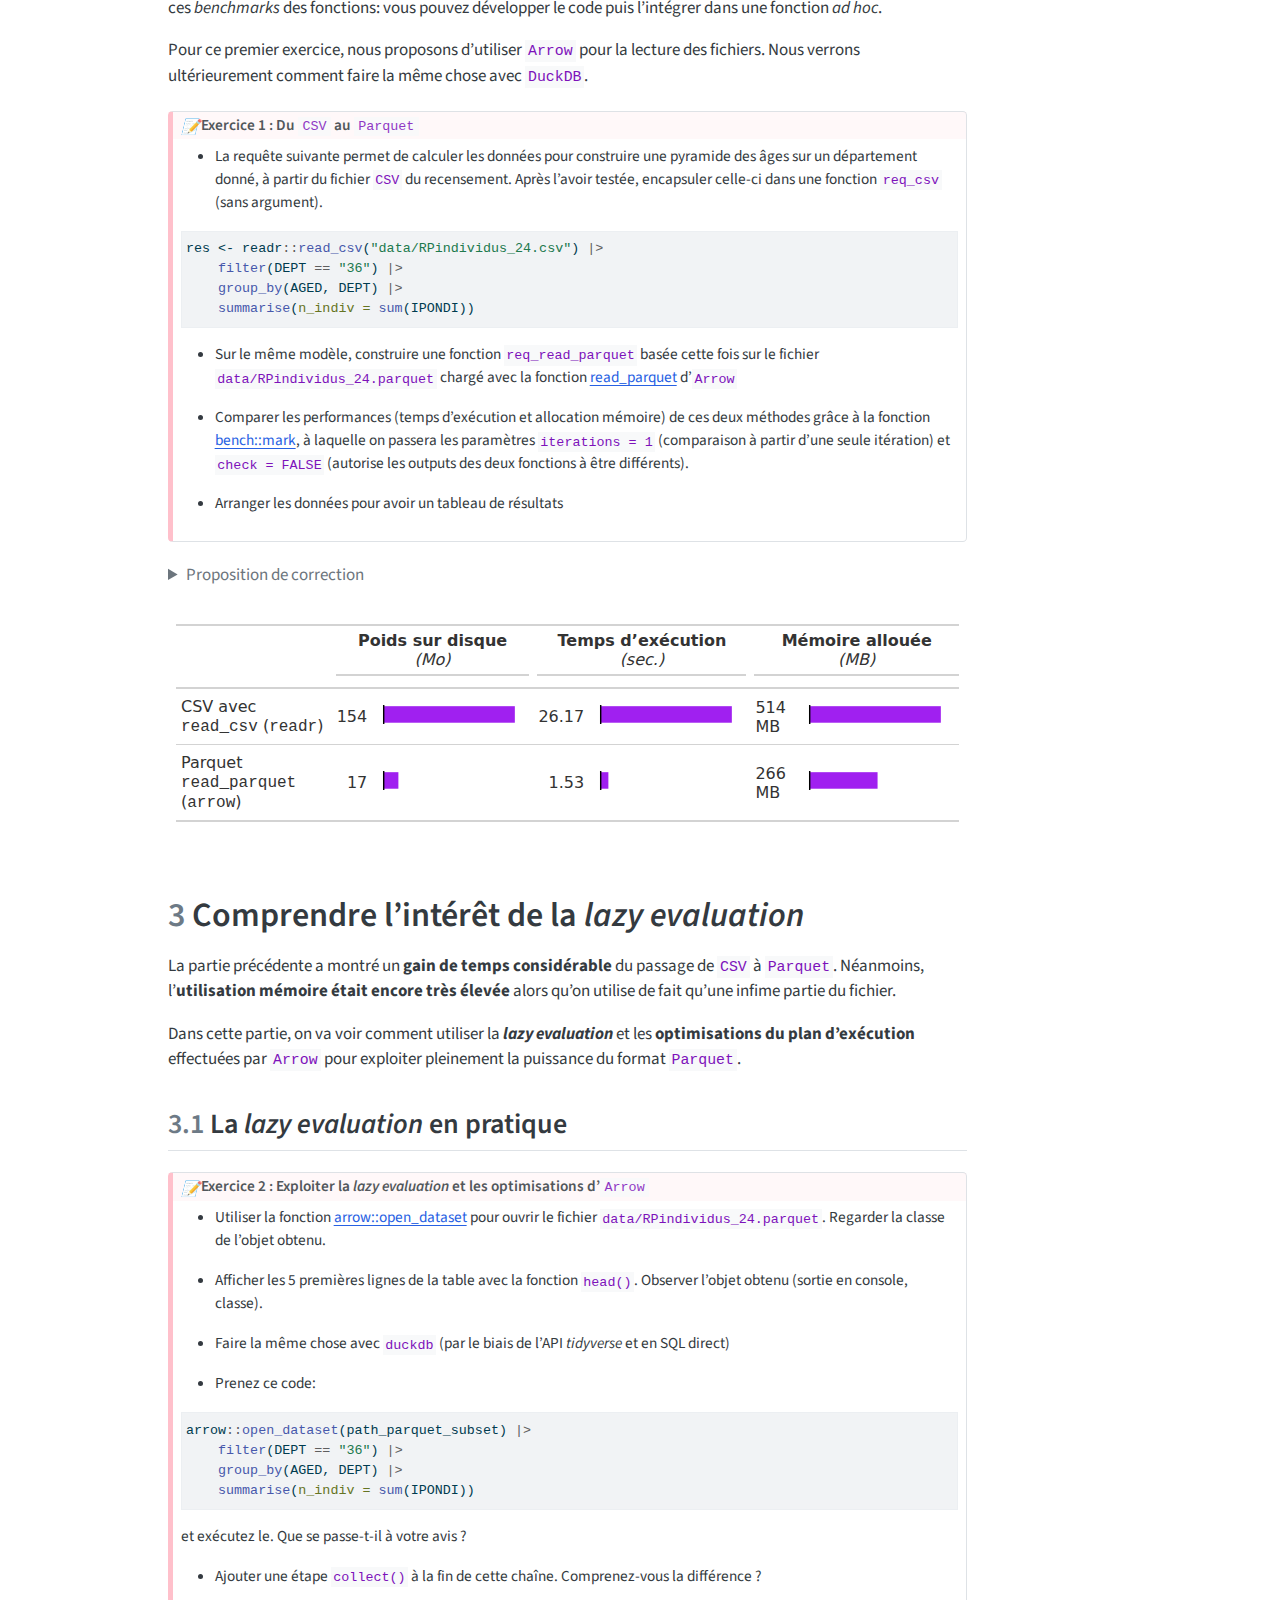
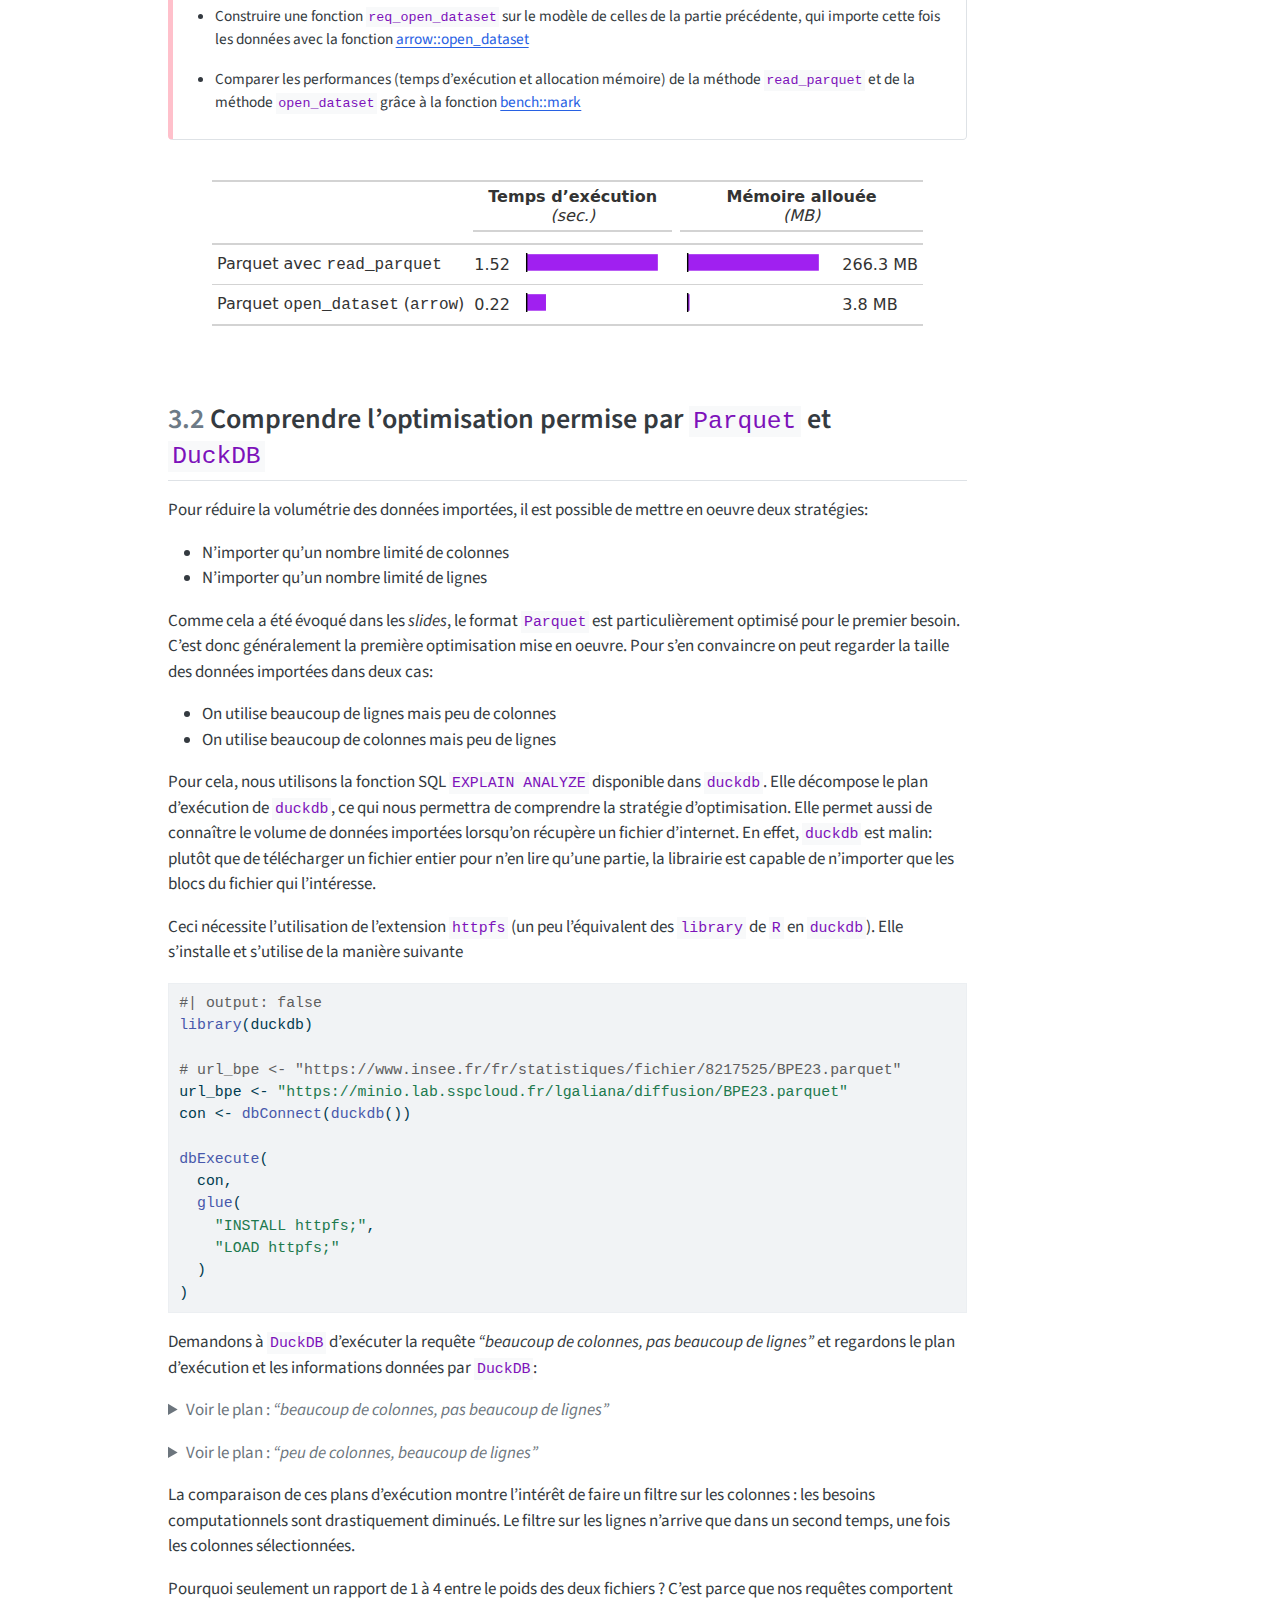
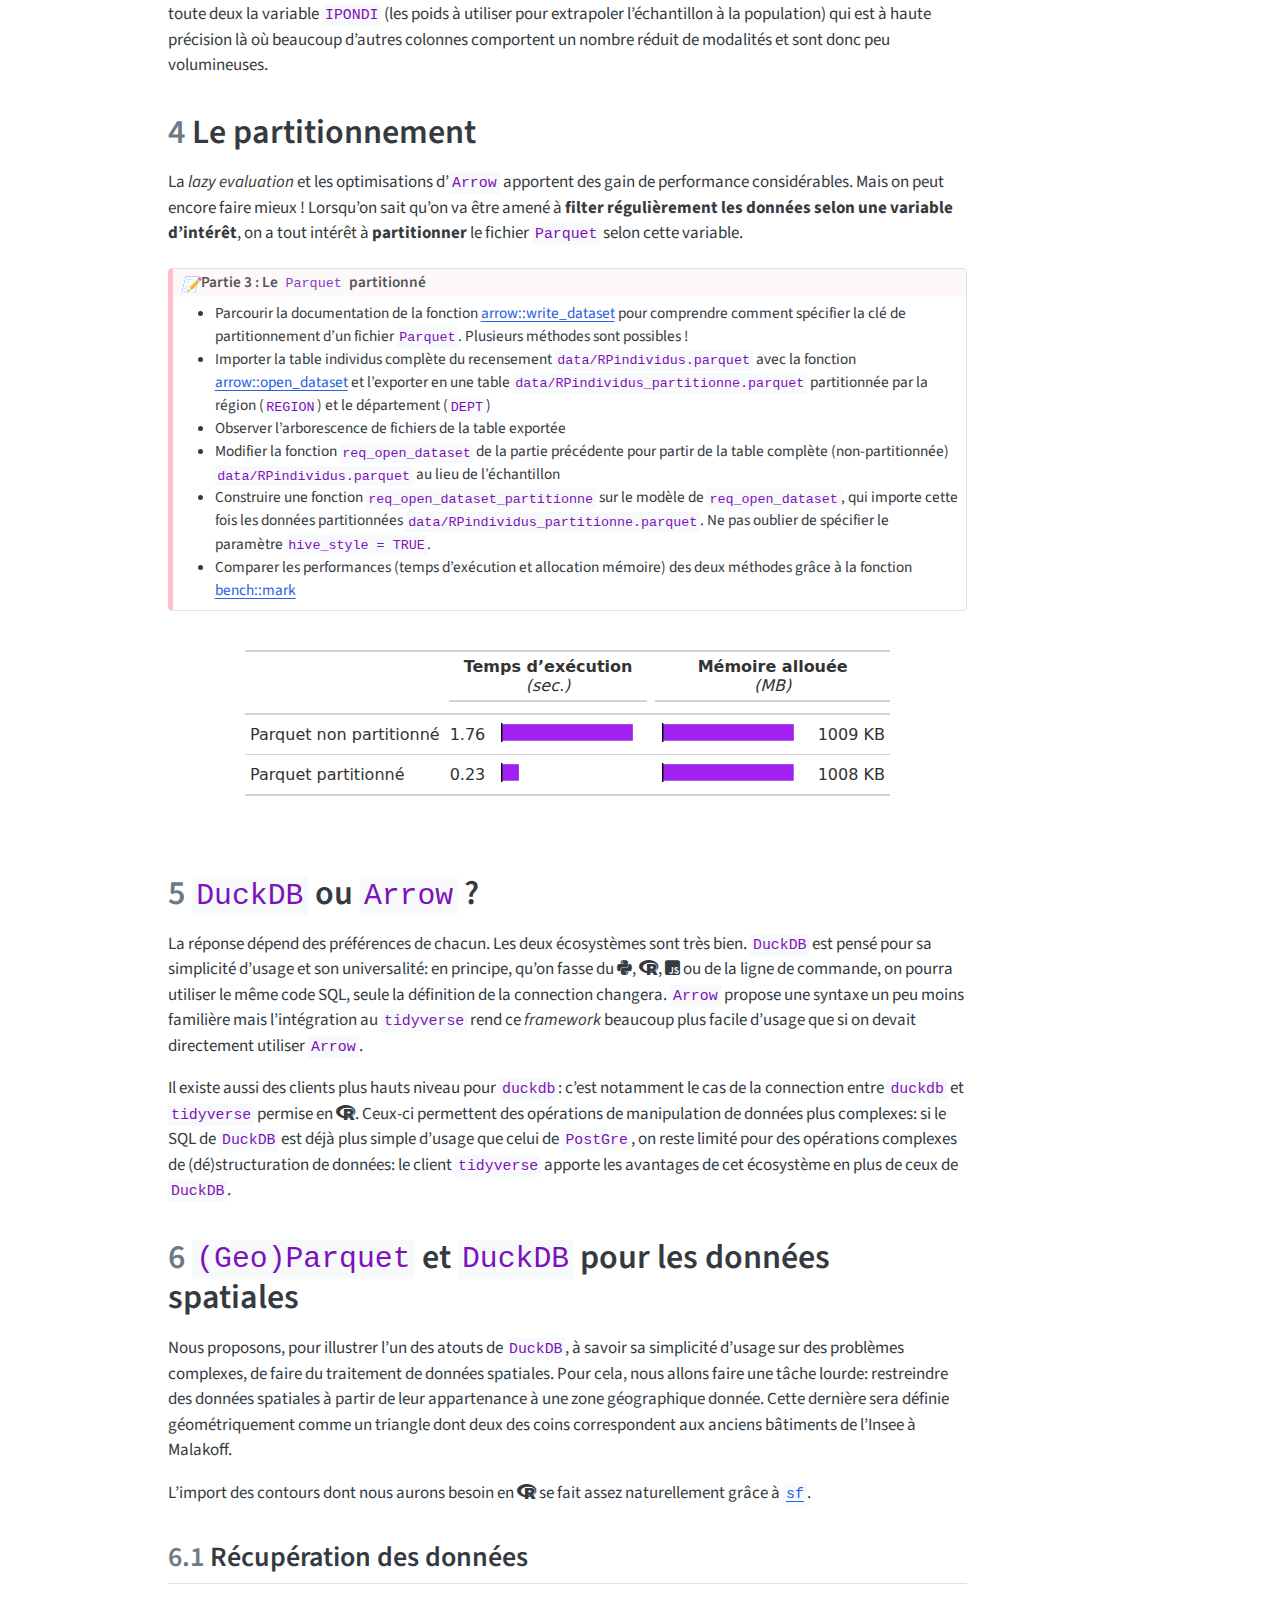
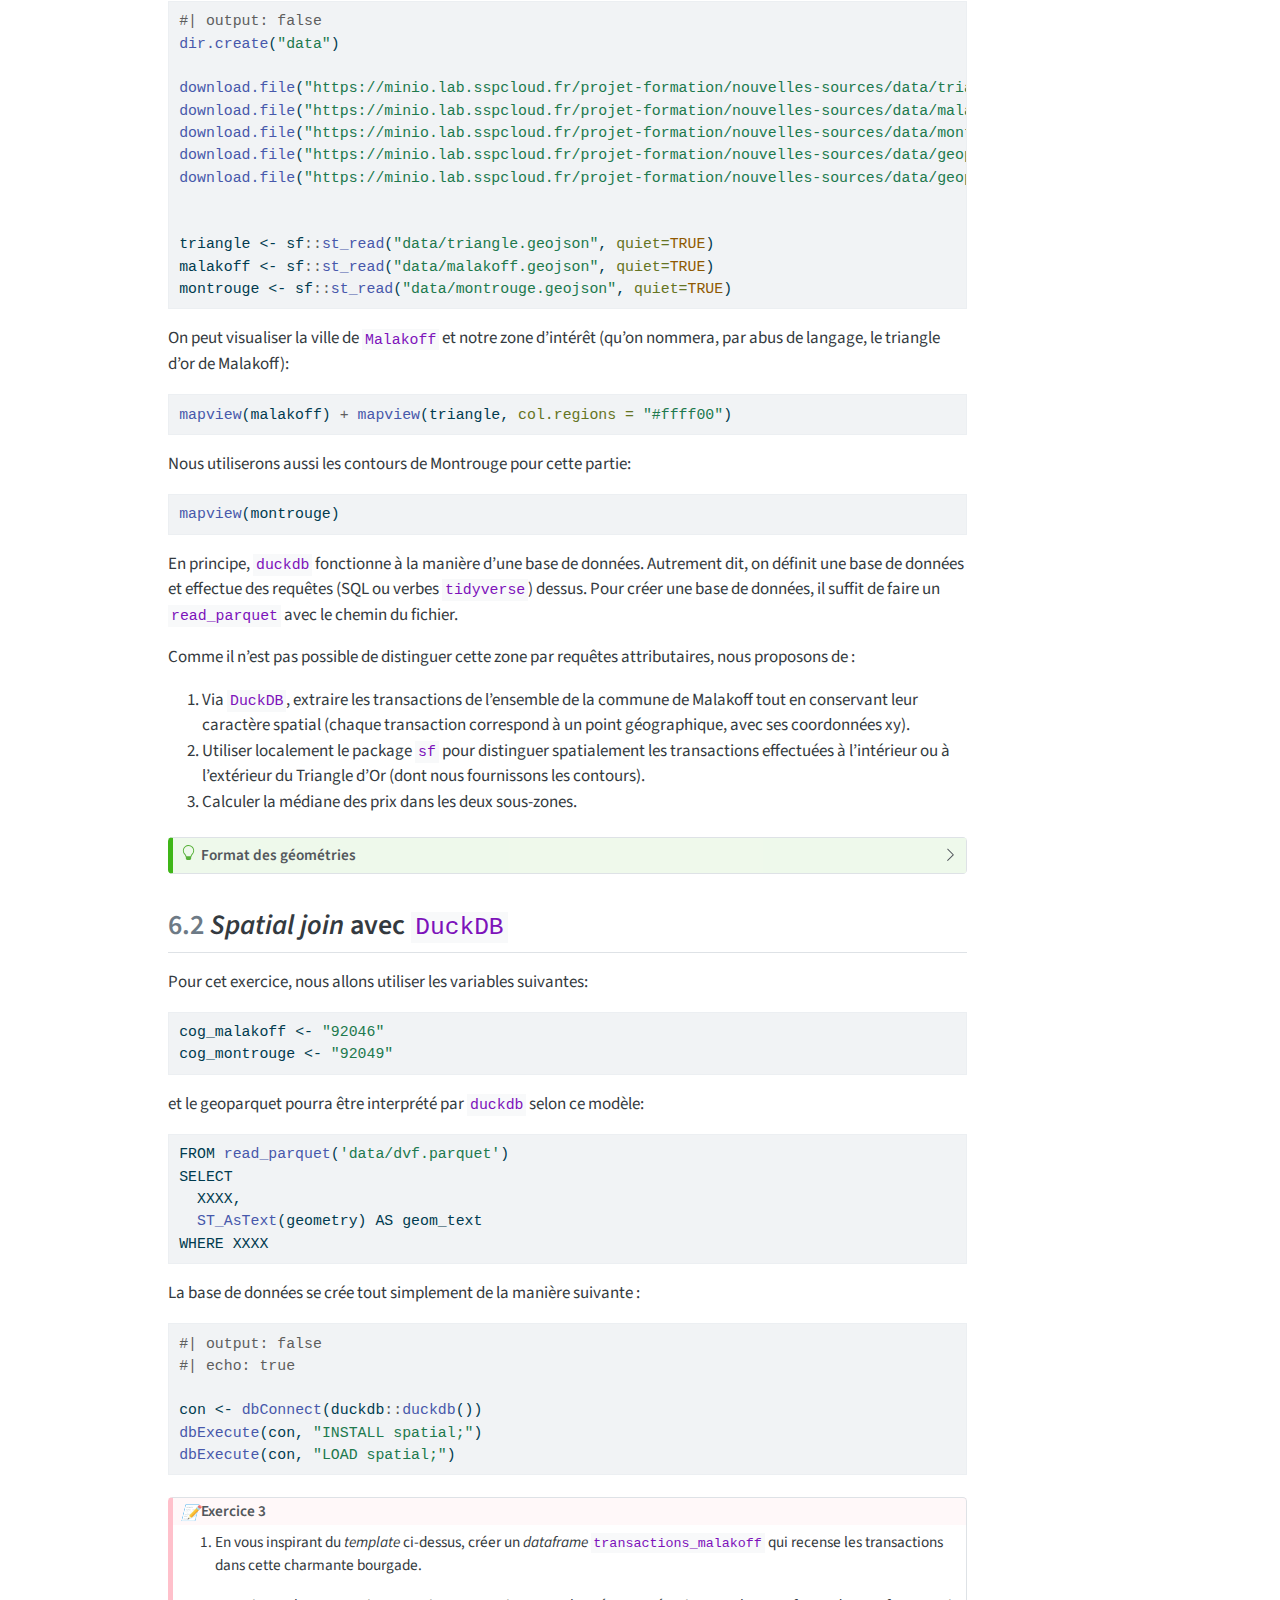
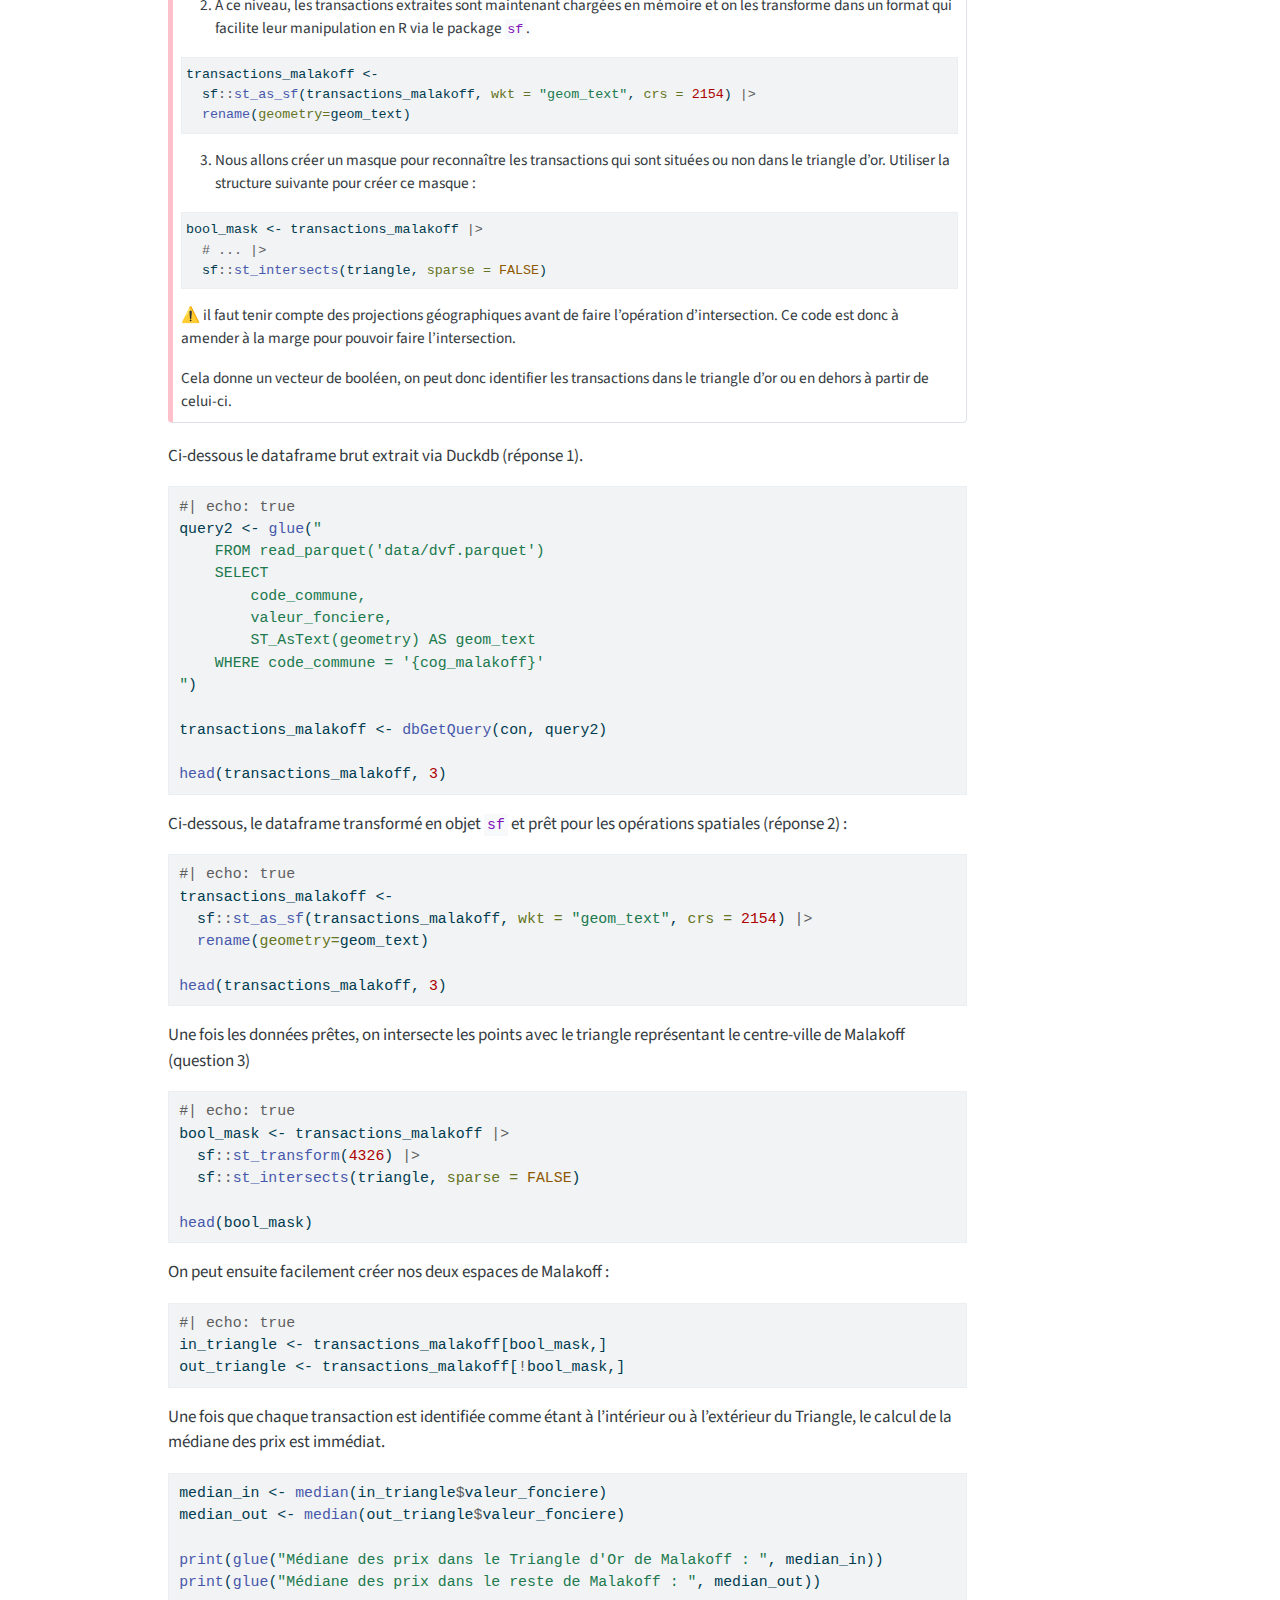
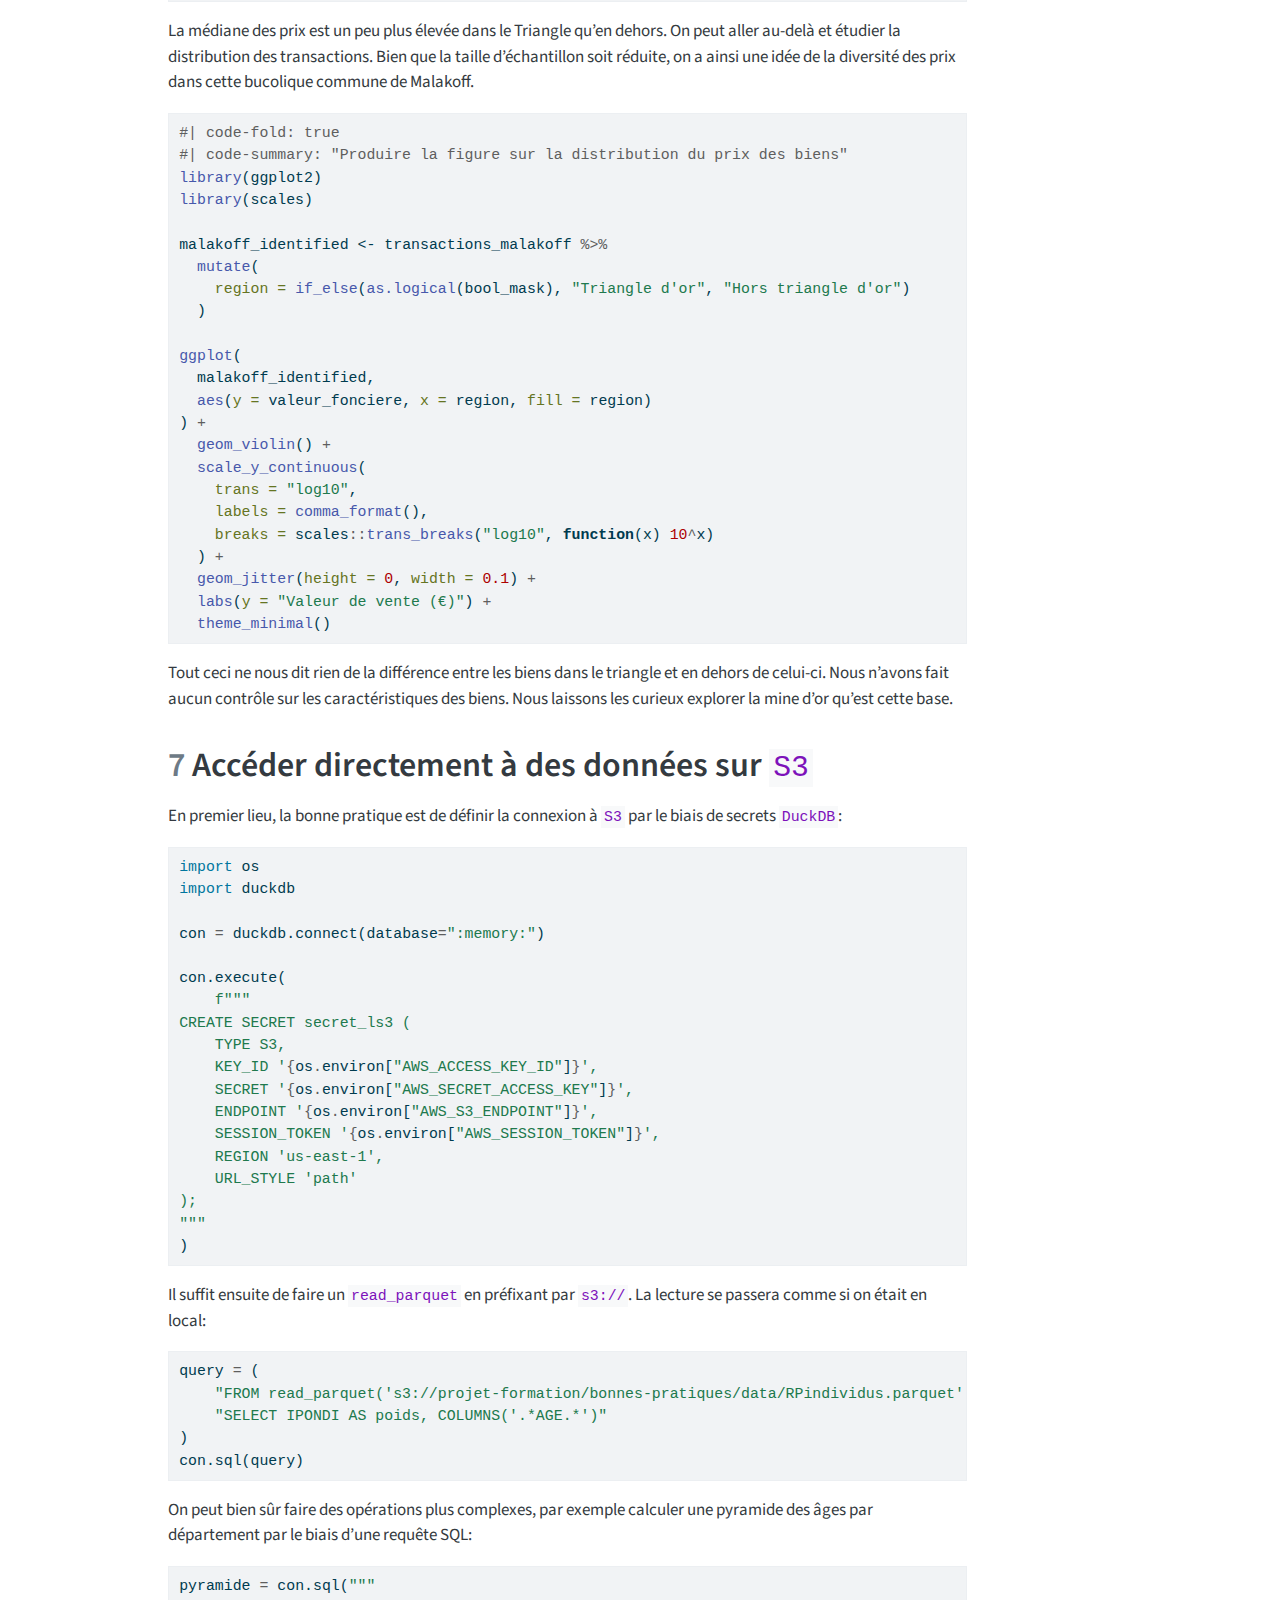
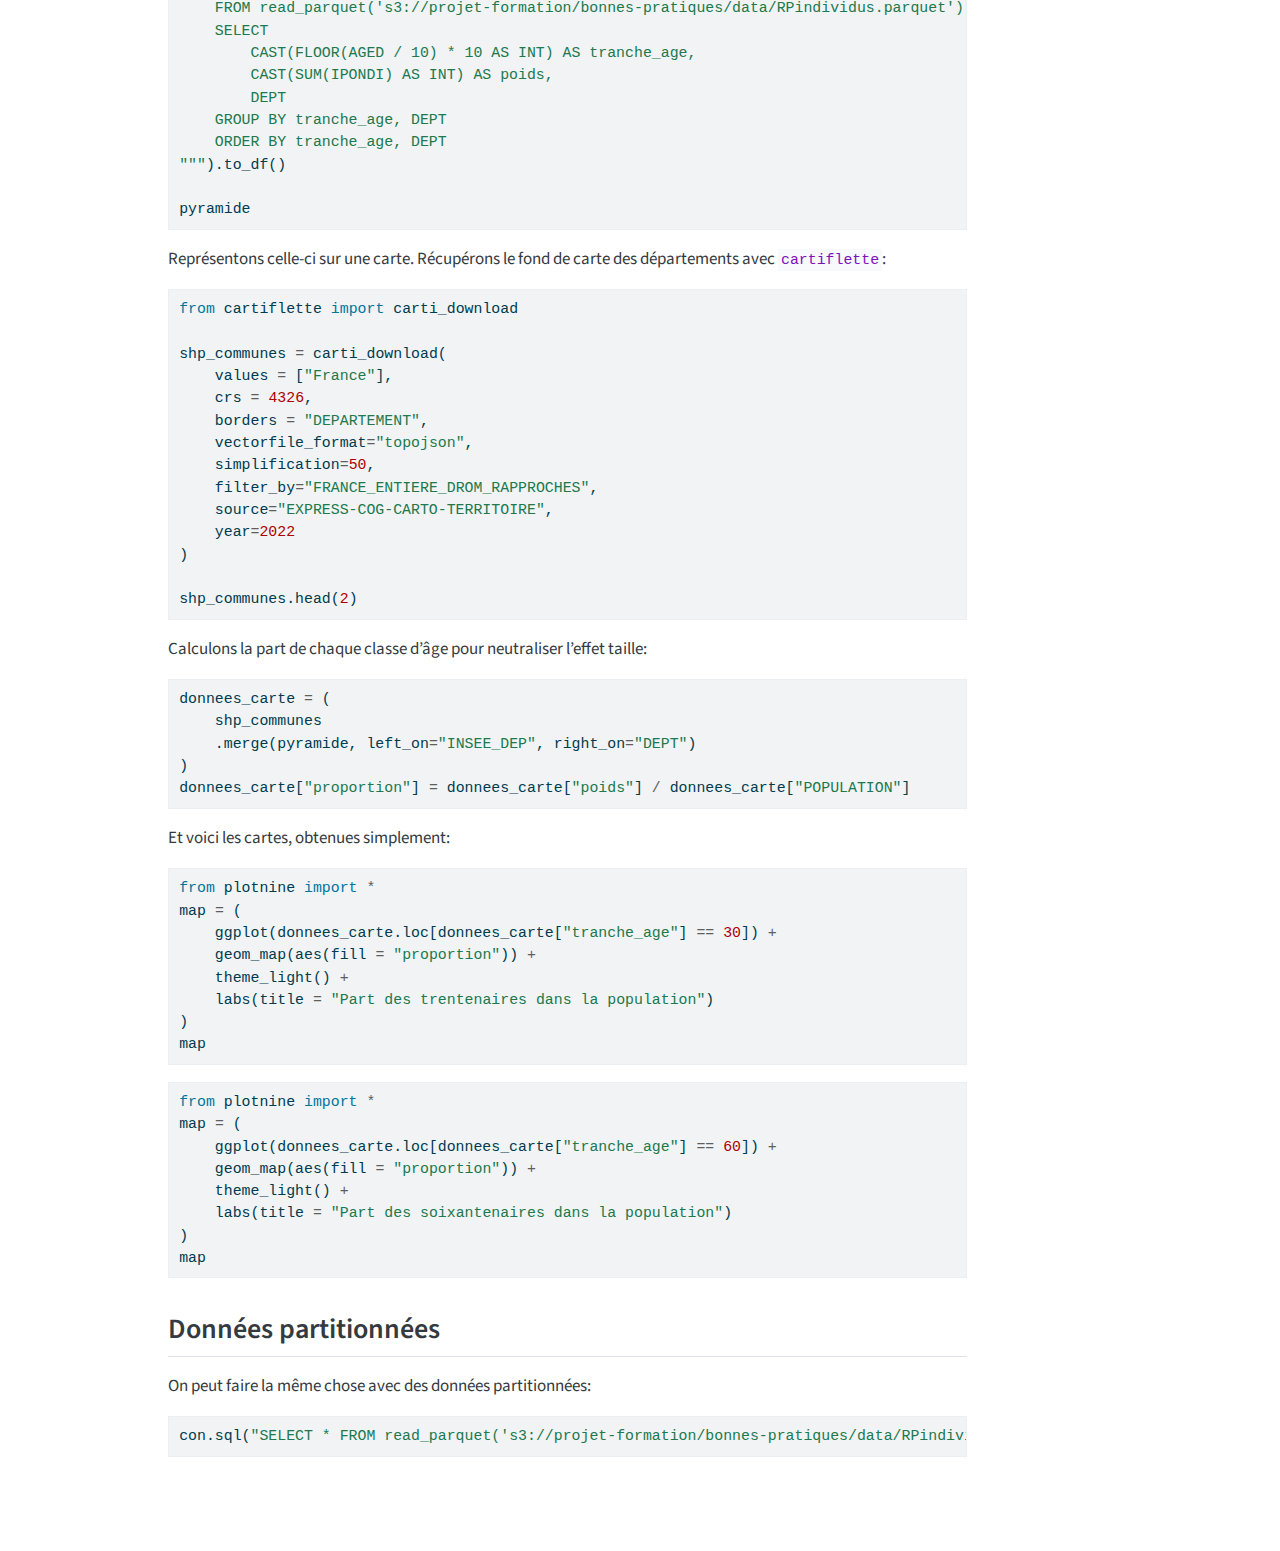
==== commit a51ff526: "Built site for gh-pages" ====
--- a/index.html
+++ b/index.html
@@ -75,6 +75,8 @@
 <script src="site_libs/bootstrap/bootstrap.min.js"></script>
 <link href="site_libs/bootstrap/bootstrap-icons.css" rel="stylesheet">
 <link href="site_libs/bootstrap/bootstrap-cbb56798d03c8fd1c10f24bc05b4e88f.min.css" rel="stylesheet" append-hash="true" id="quarto-bootstrap" data-mode="light">
+<script src="site_libs/quarto-contrib/videojs/video.min.js"></script>
+<link href="site_libs/quarto-contrib/videojs/video-js.css" rel="stylesheet">
 <link href="site_libs/quarto-contrib/fontawesome6-1.2.0/all.min.css" rel="stylesheet">
 <link href="site_libs/quarto-contrib/fontawesome6-1.2.0/latex-fontsize.css" rel="stylesheet">
 <script id="quarto-search-options" type="application/json">{
@@ -246,6 +248,10 @@
 </details>
 <details>
 <summary>
+<p>Regarder le <em>replay</em> de la session <em>live</em> du 09 Avril 2025:</p>
+</summary>
+<div class="quarto-video"><video id="video_shortcode_videojs_video1" class="video-js vjs-default-skin vjs-fluid" controls="" preload="auto" data-setup="{}" title=""><source src="https://minio.lab.sspcloud.fr/lgaliana/ssphub/replay/20250416_masterclass_parquet/GMT20250416-130715_Recording_1686x768.mp4"></video></div>
+</details>
 <section id="introduction" class="level1" data-number="1">
 <h1 data-number="1"><span class="header-section-number">1</span> Introduction</h1>
 <p>Tout au long de ce tutoriel guidé, nous allons voir comment utiliser le format <code>Parquet</code> de manière la plus efficiente.</p>
@@ -787,7 +793,7 @@
 <section id="accéder-directement-à-des-données-sur-s3" class="level1" data-number="7">
 <h1 data-number="7"><span class="header-section-number">7</span> Accéder directement à des données sur <code>S3</code></h1>
 <p>En premier lieu, la bonne pratique est de définir la connexion à <code>S3</code> par le biais de secrets <code>DuckDB</code>:</p>
-<div id="8b3bbcfd" class="cell" data-execution_count="1">
+<div id="3a46cae6" class="cell" data-execution_count="1">
 <div class="sourceCode cell-code" id="cb27"><pre class="sourceCode python code-with-copy"><code class="sourceCode python"><span id="cb27-1"><a href="#cb27-1" aria-hidden="true" tabindex="-1"></a><span class="im">import</span> os</span>
 <span id="cb27-2"><a href="#cb27-2" aria-hidden="true" tabindex="-1"></a><span class="im">import</span> duckdb </span>
 <span id="cb27-3"><a href="#cb27-3" aria-hidden="true" tabindex="-1"></a></span>
@@ -808,7 +814,7 @@
 <span id="cb27-18"><a href="#cb27-18" aria-hidden="true" tabindex="-1"></a>)</span></code><button title="Copier vers le presse-papier" class="code-copy-button"><i class="bi"></i></button></pre></div>
 </div>
 <p>Il suffit ensuite de faire un <code>read_parquet</code> en préfixant par <code>s3://</code>. La lecture se passera comme si on était en local:</p>
-<div id="8b074dd3" class="cell" data-execution_count="2">
+<div id="3754b9c6" class="cell" data-execution_count="2">
 <div class="sourceCode cell-code" id="cb28"><pre class="sourceCode python code-with-copy"><code class="sourceCode python"><span id="cb28-1"><a href="#cb28-1" aria-hidden="true" tabindex="-1"></a>query <span class="op">=</span> (</span>
 <span id="cb28-2"><a href="#cb28-2" aria-hidden="true" tabindex="-1"></a>    <span class="st">"FROM read_parquet('s3://projet-formation/bonnes-pratiques/data/RPindividus.parquet') "</span></span>
 <span id="cb28-3"><a href="#cb28-3" aria-hidden="true" tabindex="-1"></a>    <span class="st">"SELECT IPONDI AS poids, COLUMNS('.*AGE.*')"</span></span>
@@ -816,7 +822,7 @@
 <span id="cb28-5"><a href="#cb28-5" aria-hidden="true" tabindex="-1"></a>con.sql(query)</span></code><button title="Copier vers le presse-papier" class="code-copy-button"><i class="bi"></i></button></pre></div>
 </div>
 <p>On peut bien sûr faire des opérations plus complexes, par exemple calculer une pyramide des âges par département par le biais d’une requête SQL:</p>
-<div id="77dcd67e" class="cell" data-execution_count="3">
+<div id="94f81837" class="cell" data-execution_count="3">
 <div class="sourceCode cell-code" id="cb29"><pre class="sourceCode python code-with-copy"><code class="sourceCode python"><span id="cb29-1"><a href="#cb29-1" aria-hidden="true" tabindex="-1"></a>pyramide <span class="op">=</span> con.sql(<span class="st">"""</span></span>
 <span id="cb29-2"><a href="#cb29-2" aria-hidden="true" tabindex="-1"></a><span class="st">    FROM read_parquet('s3://projet-formation/bonnes-pratiques/data/RPindividus.parquet')</span></span>
 <span id="cb29-3"><a href="#cb29-3" aria-hidden="true" tabindex="-1"></a><span class="st">    SELECT </span></span>
@@ -830,7 +836,7 @@
 <span id="cb29-11"><a href="#cb29-11" aria-hidden="true" tabindex="-1"></a>pyramide</span></code><button title="Copier vers le presse-papier" class="code-copy-button"><i class="bi"></i></button></pre></div>
 </div>
 <p>Représentons celle-ci sur une carte. Récupérons le fond de carte des départements avec <code>cartiflette</code>:</p>
-<div id="dda43885" class="cell" data-execution_count="4">
+<div id="2d3fe376" class="cell" data-execution_count="4">
 <div class="sourceCode cell-code" id="cb30"><pre class="sourceCode python code-with-copy"><code class="sourceCode python"><span id="cb30-1"><a href="#cb30-1" aria-hidden="true" tabindex="-1"></a><span class="im">from</span> cartiflette <span class="im">import</span> carti_download</span>
 <span id="cb30-2"><a href="#cb30-2" aria-hidden="true" tabindex="-1"></a></span>
 <span id="cb30-3"><a href="#cb30-3" aria-hidden="true" tabindex="-1"></a>shp_communes <span class="op">=</span> carti_download(</span>
@@ -847,7 +853,7 @@
 <span id="cb30-14"><a href="#cb30-14" aria-hidden="true" tabindex="-1"></a>shp_communes.head(<span class="dv">2</span>)</span></code><button title="Copier vers le presse-papier" class="code-copy-button"><i class="bi"></i></button></pre></div>
 </div>
 <p>Calculons la part de chaque classe d’âge pour neutraliser l’effet taille:</p>
-<div id="e3469b75" class="cell" data-execution_count="5">
+<div id="b2db0eb4" class="cell" data-execution_count="5">
 <div class="sourceCode cell-code" id="cb31"><pre class="sourceCode python code-with-copy"><code class="sourceCode python"><span id="cb31-1"><a href="#cb31-1" aria-hidden="true" tabindex="-1"></a>donnees_carte <span class="op">=</span> (</span>
 <span id="cb31-2"><a href="#cb31-2" aria-hidden="true" tabindex="-1"></a>    shp_communes</span>
 <span id="cb31-3"><a href="#cb31-3" aria-hidden="true" tabindex="-1"></a>    .merge(pyramide, left_on<span class="op">=</span><span class="st">"INSEE_DEP"</span>, right_on<span class="op">=</span><span class="st">"DEPT"</span>)</span>
@@ -855,7 +861,7 @@
 <span id="cb31-5"><a href="#cb31-5" aria-hidden="true" tabindex="-1"></a>donnees_carte[<span class="st">"proportion"</span>] <span class="op">=</span> donnees_carte[<span class="st">"poids"</span>] <span class="op">/</span> donnees_carte[<span class="st">"POPULATION"</span>]</span></code><button title="Copier vers le presse-papier" class="code-copy-button"><i class="bi"></i></button></pre></div>
 </div>
 <p>Et voici les cartes, obtenues simplement:</p>
-<div id="f552ff60" class="cell" data-execution_count="6">
+<div id="ccead5bf" class="cell" data-execution_count="6">
 <div class="sourceCode cell-code" id="cb32"><pre class="sourceCode python code-with-copy"><code class="sourceCode python"><span id="cb32-1"><a href="#cb32-1" aria-hidden="true" tabindex="-1"></a><span class="im">from</span> plotnine <span class="im">import</span> <span class="op">*</span></span>
 <span id="cb32-2"><a href="#cb32-2" aria-hidden="true" tabindex="-1"></a><span class="bu">map</span> <span class="op">=</span> (</span>
 <span id="cb32-3"><a href="#cb32-3" aria-hidden="true" tabindex="-1"></a>    ggplot(donnees_carte.loc[donnees_carte[<span class="st">"tranche_age"</span>] <span class="op">==</span> <span class="dv">30</span>]) <span class="op">+</span></span>
@@ -865,7 +871,7 @@
 <span id="cb32-7"><a href="#cb32-7" aria-hidden="true" tabindex="-1"></a>)</span>
 <span id="cb32-8"><a href="#cb32-8" aria-hidden="true" tabindex="-1"></a><span class="bu">map</span></span></code><button title="Copier vers le presse-papier" class="code-copy-button"><i class="bi"></i></button></pre></div>
 </div>
-<div id="8442bb5d" class="cell" data-execution_count="7">
+<div id="62c3c710" class="cell" data-execution_count="7">
 <div class="sourceCode cell-code" id="cb33"><pre class="sourceCode python code-with-copy"><code class="sourceCode python"><span id="cb33-1"><a href="#cb33-1" aria-hidden="true" tabindex="-1"></a><span class="im">from</span> plotnine <span class="im">import</span> <span class="op">*</span></span>
 <span id="cb33-2"><a href="#cb33-2" aria-hidden="true" tabindex="-1"></a><span class="bu">map</span> <span class="op">=</span> (</span>
 <span id="cb33-3"><a href="#cb33-3" aria-hidden="true" tabindex="-1"></a>    ggplot(donnees_carte.loc[donnees_carte[<span class="st">"tranche_age"</span>] <span class="op">==</span> <span class="dv">60</span>]) <span class="op">+</span></span>
@@ -878,7 +884,7 @@
 <section id="données-partitionnées" class="level2 unnumbered">
 <h2 class="unnumbered anchored" data-anchor-id="données-partitionnées">Données partitionnées</h2>
 <p>On peut faire la même chose avec des données partitionnées:</p>
-<div id="1ab2a564" class="cell" data-execution_count="8">
+<div id="ed972d4c" class="cell" data-execution_count="8">
 <div class="sourceCode cell-code" id="cb34"><pre class="sourceCode python code-with-copy"><code class="sourceCode python"><span id="cb34-1"><a href="#cb34-1" aria-hidden="true" tabindex="-1"></a>con.sql(<span class="st">"SELECT * FROM read_parquet('s3://projet-formation/bonnes-pratiques/data/RPindividus/**/*.parquet', hive_partitioning = true) WHERE DEPT IN (11, 31, 34)"</span>)</span></code><button title="Copier vers le presse-papier" class="code-copy-button"><i class="bi"></i></button></pre></div>
 </div>
 
@@ -886,7 +892,7 @@
 </section>
 </section>
 
-</summary></details></main> <!-- /main -->
+</main> <!-- /main -->
 <script id="quarto-html-after-body" type="application/javascript">
 window.document.addEventListener("DOMContentLoaded", function (event) {
   const toggleBodyColorMode = (bsSheetEl) => {
@@ -1344,6 +1350,7 @@
 });
 </script>
 </div> <!-- /content -->
+<script>videojs(video_shortcode_videojs_video1);</script>
 
 
 
--- a/site_libs/quarto-contrib/videojs/video-js.css
+++ b/site_libs/quarto-contrib/videojs/video-js.css
@@ -0,0 +1,1770 @@
+@charset "UTF-8";
+.vjs-modal-dialog .vjs-modal-dialog-content, .video-js .vjs-modal-dialog, .vjs-button > .vjs-icon-placeholder:before, .video-js .vjs-big-play-button .vjs-icon-placeholder:before {
+  position: absolute;
+  top: 0;
+  left: 0;
+  width: 100%;
+  height: 100%;
+}
+
+.vjs-button > .vjs-icon-placeholder:before, .video-js .vjs-big-play-button .vjs-icon-placeholder:before {
+  text-align: center;
+}
+
+@font-face {
+  font-family: VideoJS;
+  src: url([data-uri]) format("woff");
+  font-weight: normal;
+  font-style: normal;
+}
+.vjs-icon-play, .video-js .vjs-play-control .vjs-icon-placeholder, .video-js .vjs-big-play-button .vjs-icon-placeholder:before {
+  font-family: VideoJS;
+  font-weight: normal;
+  font-style: normal;
+}
+.vjs-icon-play:before, .video-js .vjs-play-control .vjs-icon-placeholder:before, .video-js .vjs-big-play-button .vjs-icon-placeholder:before {
+  content: "\f101";
+}
+
+.vjs-icon-play-circle {
+  font-family: VideoJS;
+  font-weight: normal;
+  font-style: normal;
+}
+.vjs-icon-play-circle:before {
+  content: "\f102";
+}
+
+.vjs-icon-pause, .video-js .vjs-play-control.vjs-playing .vjs-icon-placeholder {
+  font-family: VideoJS;
+  font-weight: normal;
+  font-style: normal;
+}
+.vjs-icon-pause:before, .video-js .vjs-play-control.vjs-playing .vjs-icon-placeholder:before {
+  content: "\f103";
+}
+
+.vjs-icon-volume-mute, .video-js .vjs-mute-control.vjs-vol-0 .vjs-icon-placeholder {
+  font-family: VideoJS;
+  font-weight: normal;
+  font-style: normal;
+}
+.vjs-icon-volume-mute:before, .video-js .vjs-mute-control.vjs-vol-0 .vjs-icon-placeholder:before {
+  content: "\f104";
+}
+
+.vjs-icon-volume-low, .video-js .vjs-mute-control.vjs-vol-1 .vjs-icon-placeholder {
+  font-family: VideoJS;
+  font-weight: normal;
+  font-style: normal;
+}
+.vjs-icon-volume-low:before, .video-js .vjs-mute-control.vjs-vol-1 .vjs-icon-placeholder:before {
+  content: "\f105";
+}
+
+.vjs-icon-volume-mid, .video-js .vjs-mute-control.vjs-vol-2 .vjs-icon-placeholder {
+  font-family: VideoJS;
+  font-weight: normal;
+  font-style: normal;
+}
+.vjs-icon-volume-mid:before, .video-js .vjs-mute-control.vjs-vol-2 .vjs-icon-placeholder:before {
+  content: "\f106";
+}
+
+.vjs-icon-volume-high, .video-js .vjs-mute-control .vjs-icon-placeholder {
+  font-family: VideoJS;
+  font-weight: normal;
+  font-style: normal;
+}
+.vjs-icon-volume-high:before, .video-js .vjs-mute-control .vjs-icon-placeholder:before {
+  content: "\f107";
+}
+
+.vjs-icon-fullscreen-enter, .video-js .vjs-fullscreen-control .vjs-icon-placeholder {
+  font-family: VideoJS;
+  font-weight: normal;
+  font-style: normal;
+}
+.vjs-icon-fullscreen-enter:before, .video-js .vjs-fullscreen-control .vjs-icon-placeholder:before {
+  content: "\f108";
+}
+
+.vjs-icon-fullscreen-exit, .video-js.vjs-fullscreen .vjs-fullscreen-control .vjs-icon-placeholder {
+  font-family: VideoJS;
+  font-weight: normal;
+  font-style: normal;
+}
+.vjs-icon-fullscreen-exit:before, .video-js.vjs-fullscreen .vjs-fullscreen-control .vjs-icon-placeholder:before {
+  content: "\f109";
+}
+
+.vjs-icon-square {
+  font-family: VideoJS;
+  font-weight: normal;
+  font-style: normal;
+}
+.vjs-icon-square:before {
+  content: "\f10a";
+}
+
+.vjs-icon-spinner {
+  font-family: VideoJS;
+  font-weight: normal;
+  font-style: normal;
+}
+.vjs-icon-spinner:before {
+  content: "\f10b";
+}
+
+.vjs-icon-subtitles, .video-js .vjs-subs-caps-button .vjs-icon-placeholder,
+.video-js.video-js:lang(en-GB) .vjs-subs-caps-button .vjs-icon-placeholder,
+.video-js.video-js:lang(en-IE) .vjs-subs-caps-button .vjs-icon-placeholder,
+.video-js.video-js:lang(en-AU) .vjs-subs-caps-button .vjs-icon-placeholder,
+.video-js.video-js:lang(en-NZ) .vjs-subs-caps-button .vjs-icon-placeholder, .video-js .vjs-subtitles-button .vjs-icon-placeholder {
+  font-family: VideoJS;
+  font-weight: normal;
+  font-style: normal;
+}
+.vjs-icon-subtitles:before, .video-js .vjs-subs-caps-button .vjs-icon-placeholder:before,
+.video-js.video-js:lang(en-GB) .vjs-subs-caps-button .vjs-icon-placeholder:before,
+.video-js.video-js:lang(en-IE) .vjs-subs-caps-button .vjs-icon-placeholder:before,
+.video-js.video-js:lang(en-AU) .vjs-subs-caps-button .vjs-icon-placeholder:before,
+.video-js.video-js:lang(en-NZ) .vjs-subs-caps-button .vjs-icon-placeholder:before, .video-js .vjs-subtitles-button .vjs-icon-placeholder:before {
+  content: "\f10c";
+}
+
+.vjs-icon-captions, .video-js:lang(en) .vjs-subs-caps-button .vjs-icon-placeholder,
+.video-js:lang(fr-CA) .vjs-subs-caps-button .vjs-icon-placeholder, .video-js .vjs-captions-button .vjs-icon-placeholder {
+  font-family: VideoJS;
+  font-weight: normal;
+  font-style: normal;
+}
+.vjs-icon-captions:before, .video-js:lang(en) .vjs-subs-caps-button .vjs-icon-placeholder:before,
+.video-js:lang(fr-CA) .vjs-subs-caps-button .vjs-icon-placeholder:before, .video-js .vjs-captions-button .vjs-icon-placeholder:before {
+  content: "\f10d";
+}
+
+.vjs-icon-chapters, .video-js .vjs-chapters-button .vjs-icon-placeholder {
+  font-family: VideoJS;
+  font-weight: normal;
+  font-style: normal;
+}
+.vjs-icon-chapters:before, .video-js .vjs-chapters-button .vjs-icon-placeholder:before {
+  content: "\f10e";
+}
+
+.vjs-icon-share {
+  font-family: VideoJS;
+  font-weight: normal;
+  font-style: normal;
+}
+.vjs-icon-share:before {
+  content: "\f10f";
+}
+
+.vjs-icon-cog {
+  font-family: VideoJS;
+  font-weight: normal;
+  font-style: normal;
+}
+.vjs-icon-cog:before {
+  content: "\f110";
+}
+
+.vjs-icon-circle, .vjs-seek-to-live-control .vjs-icon-placeholder, .video-js .vjs-volume-level, .video-js .vjs-play-progress {
+  font-family: VideoJS;
+  font-weight: normal;
+  font-style: normal;
+}
+.vjs-icon-circle:before, .vjs-seek-to-live-control .vjs-icon-placeholder:before, .video-js .vjs-volume-level:before, .video-js .vjs-play-progress:before {
+  content: "\f111";
+}
+
+.vjs-icon-circle-outline {
+  font-family: VideoJS;
+  font-weight: normal;
+  font-style: normal;
+}
+.vjs-icon-circle-outline:before {
+  content: "\f112";
+}
+
+.vjs-icon-circle-inner-circle {
+  font-family: VideoJS;
+  font-weight: normal;
+  font-style: normal;
+}
+.vjs-icon-circle-inner-circle:before {
+  content: "\f113";
+}
+
+.vjs-icon-hd {
+  font-family: VideoJS;
+  font-weight: normal;
+  font-style: normal;
+}
+.vjs-icon-hd:before {
+  content: "\f114";
+}
+
+.vjs-icon-cancel, .video-js .vjs-control.vjs-close-button .vjs-icon-placeholder {
+  font-family: VideoJS;
+  font-weight: normal;
+  font-style: normal;
+}
+.vjs-icon-cancel:before, .video-js .vjs-control.vjs-close-button .vjs-icon-placeholder:before {
+  content: "\f115";
+}
+
+.vjs-icon-replay, .video-js .vjs-play-control.vjs-ended .vjs-icon-placeholder {
+  font-family: VideoJS;
+  font-weight: normal;
+  font-style: normal;
+}
+.vjs-icon-replay:before, .video-js .vjs-play-control.vjs-ended .vjs-icon-placeholder:before {
+  content: "\f116";
+}
+
+.vjs-icon-facebook {
+  font-family: VideoJS;
+  font-weight: normal;
+  font-style: normal;
+}
+.vjs-icon-facebook:before {
+  content: "\f117";
+}
+
+.vjs-icon-gplus {
+  font-family: VideoJS;
+  font-weight: normal;
+  font-style: normal;
+}
+.vjs-icon-gplus:before {
+  content: "\f118";
+}
+
+.vjs-icon-linkedin {
+  font-family: VideoJS;
+  font-weight: normal;
+  font-style: normal;
+}
+.vjs-icon-linkedin:before {
+  content: "\f119";
+}
+
+.vjs-icon-twitter {
+  font-family: VideoJS;
+  font-weight: normal;
+  font-style: normal;
+}
+.vjs-icon-twitter:before {
+  content: "\f11a";
+}
+
+.vjs-icon-tumblr {
+  font-family: VideoJS;
+  font-weight: normal;
+  font-style: normal;
+}
+.vjs-icon-tumblr:before {
+  content: "\f11b";
+}
+
+.vjs-icon-pinterest {
+  font-family: VideoJS;
+  font-weight: normal;
+  font-style: normal;
+}
+.vjs-icon-pinterest:before {
+  content: "\f11c";
+}
+
+.vjs-icon-audio-description, .video-js .vjs-descriptions-button .vjs-icon-placeholder {
+  font-family: VideoJS;
+  font-weight: normal;
+  font-style: normal;
+}
+.vjs-icon-audio-description:before, .video-js .vjs-descriptions-button .vjs-icon-placeholder:before {
+  content: "\f11d";
+}
+
+.vjs-icon-audio, .video-js .vjs-audio-button .vjs-icon-placeholder {
+  font-family: VideoJS;
+  font-weight: normal;
+  font-style: normal;
+}
+.vjs-icon-audio:before, .video-js .vjs-audio-button .vjs-icon-placeholder:before {
+  content: "\f11e";
+}
+
+.vjs-icon-next-item {
+  font-family: VideoJS;
+  font-weight: normal;
+  font-style: normal;
+}
+.vjs-icon-next-item:before {
+  content: "\f11f";
+}
+
+.vjs-icon-previous-item {
+  font-family: VideoJS;
+  font-weight: normal;
+  font-style: normal;
+}
+.vjs-icon-previous-item:before {
+  content: "\f120";
+}
+
+.vjs-icon-picture-in-picture-enter, .video-js .vjs-picture-in-picture-control .vjs-icon-placeholder {
+  font-family: VideoJS;
+  font-weight: normal;
+  font-style: normal;
+}
+.vjs-icon-picture-in-picture-enter:before, .video-js .vjs-picture-in-picture-control .vjs-icon-placeholder:before {
+  content: "\f121";
+}
+
+.vjs-icon-picture-in-picture-exit, .video-js.vjs-picture-in-picture .vjs-picture-in-picture-control .vjs-icon-placeholder {
+  font-family: VideoJS;
+  font-weight: normal;
+  font-style: normal;
+}
+.vjs-icon-picture-in-picture-exit:before, .video-js.vjs-picture-in-picture .vjs-picture-in-picture-control .vjs-icon-placeholder:before {
+  content: "\f122";
+}
+
+.video-js {
+  display: block;
+  vertical-align: top;
+  box-sizing: border-box;
+  color: #fff;
+  background-color: #000;
+  position: relative;
+  padding: 0;
+  font-size: 10px;
+  line-height: 1;
+  font-weight: normal;
+  font-style: normal;
+  font-family: Arial, Helvetica, sans-serif;
+  word-break: initial;
+}
+.video-js:-moz-full-screen {
+  position: absolute;
+}
+.video-js:-webkit-full-screen {
+  width: 100% !important;
+  height: 100% !important;
+}
+
+.video-js[tabindex="-1"] {
+  outline: none;
+}
+
+.video-js *,
+.video-js *:before,
+.video-js *:after {
+  box-sizing: inherit;
+}
+
+.video-js ul {
+  font-family: inherit;
+  font-size: inherit;
+  line-height: inherit;
+  list-style-position: outside;
+  margin-left: 0;
+  margin-right: 0;
+  margin-top: 0;
+  margin-bottom: 0;
+}
+
+.video-js.vjs-fluid,
+.video-js.vjs-16-9,
+.video-js.vjs-4-3,
+.video-js.vjs-9-16,
+.video-js.vjs-1-1 {
+  width: 100%;
+  max-width: 100%;
+}
+
+.video-js.vjs-fluid:not(.vjs-audio-only-mode),
+.video-js.vjs-16-9:not(.vjs-audio-only-mode),
+.video-js.vjs-4-3:not(.vjs-audio-only-mode),
+.video-js.vjs-9-16:not(.vjs-audio-only-mode),
+.video-js.vjs-1-1:not(.vjs-audio-only-mode) {
+  height: 0;
+}
+
+.video-js.vjs-16-9:not(.vjs-audio-only-mode) {
+  padding-top: 56.25%;
+}
+
+.video-js.vjs-4-3:not(.vjs-audio-only-mode) {
+  padding-top: 75%;
+}
+
+.video-js.vjs-9-16:not(.vjs-audio-only-mode) {
+  padding-top: 177.7777777778%;
+}
+
+.video-js.vjs-1-1:not(.vjs-audio-only-mode) {
+  padding-top: 100%;
+}
+
+.video-js.vjs-fill:not(.vjs-audio-only-mode) {
+  width: 100%;
+  height: 100%;
+}
+
+.video-js .vjs-tech {
+  position: absolute;
+  top: 0;
+  left: 0;
+  width: 100%;
+  height: 100%;
+}
+
+.video-js.vjs-audio-only-mode .vjs-tech {
+  display: none;
+}
+
+body.vjs-full-window {
+  padding: 0;
+  margin: 0;
+  height: 100%;
+}
+
+.vjs-full-window .video-js.vjs-fullscreen {
+  position: fixed;
+  overflow: hidden;
+  z-index: 1000;
+  left: 0;
+  top: 0;
+  bottom: 0;
+  right: 0;
+}
+
+.video-js.vjs-fullscreen:not(.vjs-ios-native-fs) {
+  width: 100% !important;
+  height: 100% !important;
+  padding-top: 0 !important;
+}
+
+.video-js.vjs-fullscreen.vjs-user-inactive {
+  cursor: none;
+}
+
+.vjs-hidden {
+  display: none !important;
+}
+
+.vjs-disabled {
+  opacity: 0.5;
+  cursor: default;
+}
+
+.video-js .vjs-offscreen {
+  height: 1px;
+  left: -9999px;
+  position: absolute;
+  top: 0;
+  width: 1px;
+}
+
+.vjs-lock-showing {
+  display: block !important;
+  opacity: 1 !important;
+  visibility: visible !important;
+}
+
+.vjs-no-js {
+  padding: 20px;
+  color: #fff;
+  background-color: #000;
+  font-size: 18px;
+  font-family: Arial, Helvetica, sans-serif;
+  text-align: center;
+  width: 300px;
+  height: 150px;
+  margin: 0px auto;
+}
+
+.vjs-no-js a,
+.vjs-no-js a:visited {
+  color: #66A8CC;
+}
+
+.video-js .vjs-big-play-button {
+  font-size: 3em;
+  line-height: 1.5em;
+  height: 1.63332em;
+  width: 3em;
+  display: block;
+  position: absolute;
+  top: 10px;
+  left: 10px;
+  padding: 0;
+  cursor: pointer;
+  opacity: 1;
+  border: 0.06666em solid #fff;
+  background-color: #2B333F;
+  background-color: rgba(43, 51, 63, 0.7);
+  border-radius: 0.3em;
+  transition: all 0.4s;
+}
+.vjs-big-play-centered .vjs-big-play-button {
+  top: 50%;
+  left: 50%;
+  margin-top: -0.81666em;
+  margin-left: -1.5em;
+}
+
+.video-js:hover .vjs-big-play-button,
+.video-js .vjs-big-play-button:focus {
+  border-color: #fff;
+  background-color: #73859f;
+  background-color: rgba(115, 133, 159, 0.5);
+  transition: all 0s;
+}
+
+.vjs-controls-disabled .vjs-big-play-button,
+.vjs-has-started .vjs-big-play-button,
+.vjs-using-native-controls .vjs-big-play-button,
+.vjs-error .vjs-big-play-button {
+  display: none;
+}
+
+.vjs-has-started.vjs-paused.vjs-show-big-play-button-on-pause .vjs-big-play-button {
+  display: block;
+}
+
+.video-js button {
+  background: none;
+  border: none;
+  color: inherit;
+  display: inline-block;
+  font-size: inherit;
+  line-height: inherit;
+  text-transform: none;
+  text-decoration: none;
+  transition: none;
+  -webkit-appearance: none;
+  -moz-appearance: none;
+  appearance: none;
+}
+
+.vjs-control .vjs-button {
+  width: 100%;
+  height: 100%;
+}
+
+.video-js .vjs-control.vjs-close-button {
+  cursor: pointer;
+  height: 3em;
+  position: absolute;
+  right: 0;
+  top: 0.5em;
+  z-index: 2;
+}
+.video-js .vjs-modal-dialog {
+  background: rgba(0, 0, 0, 0.8);
+  background: linear-gradient(180deg, rgba(0, 0, 0, 0.8), rgba(255, 255, 255, 0));
+  overflow: auto;
+}
+
+.video-js .vjs-modal-dialog > * {
+  box-sizing: border-box;
+}
+
+.vjs-modal-dialog .vjs-modal-dialog-content {
+  font-size: 1.2em;
+  line-height: 1.5;
+  padding: 20px 24px;
+  z-index: 1;
+}
+
+.vjs-menu-button {
+  cursor: pointer;
+}
+
+.vjs-menu-button.vjs-disabled {
+  cursor: default;
+}
+
+.vjs-workinghover .vjs-menu-button.vjs-disabled:hover .vjs-menu {
+  display: none;
+}
+
+.vjs-menu .vjs-menu-content {
+  display: block;
+  padding: 0;
+  margin: 0;
+  font-family: Arial, Helvetica, sans-serif;
+  overflow: auto;
+}
+
+.vjs-menu .vjs-menu-content > * {
+  box-sizing: border-box;
+}
+
+.vjs-scrubbing .vjs-control.vjs-menu-button:hover .vjs-menu {
+  display: none;
+}
+
+.vjs-menu li {
+  list-style: none;
+  margin: 0;
+  padding: 0.2em 0;
+  line-height: 1.4em;
+  font-size: 1.2em;
+  text-align: center;
+  text-transform: lowercase;
+}
+
+.vjs-menu li.vjs-menu-item:focus,
+.vjs-menu li.vjs-menu-item:hover,
+.js-focus-visible .vjs-menu li.vjs-menu-item:hover {
+  background-color: #73859f;
+  background-color: rgba(115, 133, 159, 0.5);
+}
+
+.vjs-menu li.vjs-selected,
+.vjs-menu li.vjs-selected:focus,
+.vjs-menu li.vjs-selected:hover,
+.js-focus-visible .vjs-menu li.vjs-selected:hover {
+  background-color: #fff;
+  color: #2B333F;
+}
+
+.video-js .vjs-menu *:not(.vjs-selected):focus:not(:focus-visible),
+.js-focus-visible .vjs-menu *:not(.vjs-selected):focus:not(.focus-visible) {
+  background: none;
+}
+
+.vjs-menu li.vjs-menu-title {
+  text-align: center;
+  text-transform: uppercase;
+  font-size: 1em;
+  line-height: 2em;
+  padding: 0;
+  margin: 0 0 0.3em 0;
+  font-weight: bold;
+  cursor: default;
+}
+
+.vjs-menu-button-popup .vjs-menu {
+  display: none;
+  position: absolute;
+  bottom: 0;
+  width: 10em;
+  left: -3em;
+  height: 0em;
+  margin-bottom: 1.5em;
+  border-top-color: rgba(43, 51, 63, 0.7);
+}
+
+.vjs-menu-button-popup .vjs-menu .vjs-menu-content {
+  background-color: #2B333F;
+  background-color: rgba(43, 51, 63, 0.7);
+  position: absolute;
+  width: 100%;
+  bottom: 1.5em;
+  max-height: 15em;
+}
+
+.vjs-layout-tiny .vjs-menu-button-popup .vjs-menu .vjs-menu-content,
+.vjs-layout-x-small .vjs-menu-button-popup .vjs-menu .vjs-menu-content {
+  max-height: 5em;
+}
+
+.vjs-layout-small .vjs-menu-button-popup .vjs-menu .vjs-menu-content {
+  max-height: 10em;
+}
+
+.vjs-layout-medium .vjs-menu-button-popup .vjs-menu .vjs-menu-content {
+  max-height: 14em;
+}
+
+.vjs-layout-large .vjs-menu-button-popup .vjs-menu .vjs-menu-content,
+.vjs-layout-x-large .vjs-menu-button-popup .vjs-menu .vjs-menu-content,
+.vjs-layout-huge .vjs-menu-button-popup .vjs-menu .vjs-menu-content {
+  max-height: 25em;
+}
+
+.vjs-workinghover .vjs-menu-button-popup.vjs-hover .vjs-menu,
+.vjs-menu-button-popup .vjs-menu.vjs-lock-showing {
+  display: block;
+}
+
+.video-js .vjs-menu-button-inline {
+  transition: all 0.4s;
+  overflow: hidden;
+}
+
+.video-js .vjs-menu-button-inline:before {
+  width: 2.222222222em;
+}
+
+.video-js .vjs-menu-button-inline:hover,
+.video-js .vjs-menu-button-inline:focus,
+.video-js .vjs-menu-button-inline.vjs-slider-active,
+.video-js.vjs-no-flex .vjs-menu-button-inline {
+  width: 12em;
+}
+
+.vjs-menu-button-inline .vjs-menu {
+  opacity: 0;
+  height: 100%;
+  width: auto;
+  position: absolute;
+  left: 4em;
+  top: 0;
+  padding: 0;
+  margin: 0;
+  transition: all 0.4s;
+}
+
+.vjs-menu-button-inline:hover .vjs-menu,
+.vjs-menu-button-inline:focus .vjs-menu,
+.vjs-menu-button-inline.vjs-slider-active .vjs-menu {
+  display: block;
+  opacity: 1;
+}
+
+.vjs-no-flex .vjs-menu-button-inline .vjs-menu {
+  display: block;
+  opacity: 1;
+  position: relative;
+  width: auto;
+}
+
+.vjs-no-flex .vjs-menu-button-inline:hover .vjs-menu,
+.vjs-no-flex .vjs-menu-button-inline:focus .vjs-menu,
+.vjs-no-flex .vjs-menu-button-inline.vjs-slider-active .vjs-menu {
+  width: auto;
+}
+
+.vjs-menu-button-inline .vjs-menu-content {
+  width: auto;
+  height: 100%;
+  margin: 0;
+  overflow: hidden;
+}
+
+.video-js .vjs-control-bar {
+  display: none;
+  width: 100%;
+  position: absolute;
+  bottom: 0;
+  left: 0;
+  right: 0;
+  height: 3em;
+  background-color: #2B333F;
+  background-color: rgba(43, 51, 63, 0.7);
+}
+
+.vjs-has-started .vjs-control-bar,
+.vjs-audio-only-mode .vjs-control-bar {
+  display: flex;
+  visibility: visible;
+  opacity: 1;
+  transition: visibility 0.1s, opacity 0.1s;
+}
+
+.vjs-has-started.vjs-user-inactive.vjs-playing .vjs-control-bar {
+  visibility: visible;
+  opacity: 0;
+  pointer-events: none;
+  transition: visibility 1s, opacity 1s;
+}
+
+.vjs-controls-disabled .vjs-control-bar,
+.vjs-using-native-controls .vjs-control-bar,
+.vjs-error .vjs-control-bar {
+  display: none !important;
+}
+
+.vjs-audio.vjs-has-started.vjs-user-inactive.vjs-playing .vjs-control-bar,
+.vjs-audio-only-mode.vjs-has-started.vjs-user-inactive.vjs-playing .vjs-control-bar {
+  opacity: 1;
+  visibility: visible;
+  pointer-events: auto;
+}
+
+.vjs-has-started.vjs-no-flex .vjs-control-bar {
+  display: table;
+}
+
+.video-js .vjs-control {
+  position: relative;
+  text-align: center;
+  margin: 0;
+  padding: 0;
+  height: 100%;
+  width: 4em;
+  flex: none;
+}
+
+.video-js .vjs-control.vjs-visible-text {
+  width: auto;
+  padding-left: 1em;
+  padding-right: 1em;
+}
+
+.vjs-button > .vjs-icon-placeholder:before {
+  font-size: 1.8em;
+  line-height: 1.67;
+}
+
+.vjs-button > .vjs-icon-placeholder {
+  display: block;
+}
+
+.video-js .vjs-control:focus:before,
+.video-js .vjs-control:hover:before,
+.video-js .vjs-control:focus {
+  text-shadow: 0em 0em 1em white;
+}
+
+.video-js *:not(.vjs-visible-text) > .vjs-control-text {
+  border: 0;
+  clip: rect(0 0 0 0);
+  height: 1px;
+  overflow: hidden;
+  padding: 0;
+  position: absolute;
+  width: 1px;
+}
+
+.vjs-no-flex .vjs-control {
+  display: table-cell;
+  vertical-align: middle;
+}
+
+.video-js .vjs-custom-control-spacer {
+  display: none;
+}
+
+.video-js .vjs-progress-control {
+  cursor: pointer;
+  flex: auto;
+  display: flex;
+  align-items: center;
+  min-width: 4em;
+  touch-action: none;
+}
+
+.video-js .vjs-progress-control.disabled {
+  cursor: default;
+}
+
+.vjs-live .vjs-progress-control {
+  display: none;
+}
+
+.vjs-liveui .vjs-progress-control {
+  display: flex;
+  align-items: center;
+}
+
+.vjs-no-flex .vjs-progress-control {
+  width: auto;
+}
+
+.video-js .vjs-progress-holder {
+  flex: auto;
+  transition: all 0.2s;
+  height: 0.3em;
+}
+
+.video-js .vjs-progress-control .vjs-progress-holder {
+  margin: 0 10px;
+}
+
+.video-js .vjs-progress-control:hover .vjs-progress-holder {
+  font-size: 1.6666666667em;
+}
+
+.video-js .vjs-progress-control:hover .vjs-progress-holder.disabled {
+  font-size: 1em;
+}
+
+.video-js .vjs-progress-holder .vjs-play-progress,
+.video-js .vjs-progress-holder .vjs-load-progress,
+.video-js .vjs-progress-holder .vjs-load-progress div {
+  position: absolute;
+  display: block;
+  height: 100%;
+  margin: 0;
+  padding: 0;
+  width: 0;
+}
+
+.video-js .vjs-play-progress {
+  background-color: #fff;
+}
+.video-js .vjs-play-progress:before {
+  font-size: 0.9em;
+  position: absolute;
+  right: -0.5em;
+  top: -0.3333333333em;
+  z-index: 1;
+}
+
+.video-js .vjs-load-progress {
+  background: rgba(115, 133, 159, 0.5);
+}
+
+.video-js .vjs-load-progress div {
+  background: rgba(115, 133, 159, 0.75);
+}
+
+.video-js .vjs-time-tooltip {
+  background-color: #fff;
+  background-color: rgba(255, 255, 255, 0.8);
+  border-radius: 0.3em;
+  color: #000;
+  float: right;
+  font-family: Arial, Helvetica, sans-serif;
+  font-size: 1em;
+  padding: 6px 8px 8px 8px;
+  pointer-events: none;
+  position: absolute;
+  top: -3.4em;
+  visibility: hidden;
+  z-index: 1;
+}
+
+.video-js .vjs-progress-holder:focus .vjs-time-tooltip {
+  display: none;
+}
+
+.video-js .vjs-progress-control:hover .vjs-time-tooltip,
+.video-js .vjs-progress-control:hover .vjs-progress-holder:focus .vjs-time-tooltip {
+  display: block;
+  font-size: 0.6em;
+  visibility: visible;
+}
+
+.video-js .vjs-progress-control.disabled:hover .vjs-time-tooltip {
+  font-size: 1em;
+}
+
+.video-js .vjs-progress-control .vjs-mouse-display {
+  display: none;
+  position: absolute;
+  width: 1px;
+  height: 100%;
+  background-color: #000;
+  z-index: 1;
+}
+
+.vjs-no-flex .vjs-progress-control .vjs-mouse-display {
+  z-index: 0;
+}
+
+.video-js .vjs-progress-control:hover .vjs-mouse-display {
+  display: block;
+}
+
+.video-js.vjs-user-inactive .vjs-progress-control .vjs-mouse-display {
+  visibility: hidden;
+  opacity: 0;
+  transition: visibility 1s, opacity 1s;
+}
+
+.video-js.vjs-user-inactive.vjs-no-flex .vjs-progress-control .vjs-mouse-display {
+  display: none;
+}
+
+.vjs-mouse-display .vjs-time-tooltip {
+  color: #fff;
+  background-color: #000;
+  background-color: rgba(0, 0, 0, 0.8);
+}
+
+.video-js .vjs-slider {
+  position: relative;
+  cursor: pointer;
+  padding: 0;
+  margin: 0 0.45em 0 0.45em;
+  /* iOS Safari */
+  -webkit-touch-callout: none;
+  /* Safari */
+  -webkit-user-select: none;
+  /* Konqueror HTML */
+  /* Firefox */
+  -moz-user-select: none;
+  /* Internet Explorer/Edge */
+  -ms-user-select: none;
+  /* Non-prefixed version, currently supported by Chrome and Opera */
+  user-select: none;
+  background-color: #73859f;
+  background-color: rgba(115, 133, 159, 0.5);
+}
+
+.video-js .vjs-slider.disabled {
+  cursor: default;
+}
+
+.video-js .vjs-slider:focus {
+  text-shadow: 0em 0em 1em white;
+  box-shadow: 0 0 1em #fff;
+}
+
+.video-js .vjs-mute-control {
+  cursor: pointer;
+  flex: none;
+}
+.video-js .vjs-volume-control {
+  cursor: pointer;
+  margin-right: 1em;
+  display: flex;
+}
+
+.video-js .vjs-volume-control.vjs-volume-horizontal {
+  width: 5em;
+}
+
+.video-js .vjs-volume-panel .vjs-volume-control {
+  visibility: visible;
+  opacity: 0;
+  width: 1px;
+  height: 1px;
+  margin-left: -1px;
+}
+
+.video-js .vjs-volume-panel {
+  transition: width 1s;
+}
+.video-js .vjs-volume-panel.vjs-hover .vjs-volume-control, .video-js .vjs-volume-panel:active .vjs-volume-control, .video-js .vjs-volume-panel:focus .vjs-volume-control, .video-js .vjs-volume-panel .vjs-volume-control:active, .video-js .vjs-volume-panel.vjs-hover .vjs-mute-control ~ .vjs-volume-control, .video-js .vjs-volume-panel .vjs-volume-control.vjs-slider-active {
+  visibility: visible;
+  opacity: 1;
+  position: relative;
+  transition: visibility 0.1s, opacity 0.1s, height 0.1s, width 0.1s, left 0s, top 0s;
+}
+.video-js .vjs-volume-panel.vjs-hover .vjs-volume-control.vjs-volume-horizontal, .video-js .vjs-volume-panel:active .vjs-volume-control.vjs-volume-horizontal, .video-js .vjs-volume-panel:focus .vjs-volume-control.vjs-volume-horizontal, .video-js .vjs-volume-panel .vjs-volume-control:active.vjs-volume-horizontal, .video-js .vjs-volume-panel.vjs-hover .vjs-mute-control ~ .vjs-volume-control.vjs-volume-horizontal, .video-js .vjs-volume-panel .vjs-volume-control.vjs-slider-active.vjs-volume-horizontal {
+  width: 5em;
+  height: 3em;
+  margin-right: 0;
+}
+.video-js .vjs-volume-panel.vjs-hover .vjs-volume-control.vjs-volume-vertical, .video-js .vjs-volume-panel:active .vjs-volume-control.vjs-volume-vertical, .video-js .vjs-volume-panel:focus .vjs-volume-control.vjs-volume-vertical, .video-js .vjs-volume-panel .vjs-volume-control:active.vjs-volume-vertical, .video-js .vjs-volume-panel.vjs-hover .vjs-mute-control ~ .vjs-volume-control.vjs-volume-vertical, .video-js .vjs-volume-panel .vjs-volume-control.vjs-slider-active.vjs-volume-vertical {
+  left: -3.5em;
+  transition: left 0s;
+}
+.video-js .vjs-volume-panel.vjs-volume-panel-horizontal.vjs-hover, .video-js .vjs-volume-panel.vjs-volume-panel-horizontal:active, .video-js .vjs-volume-panel.vjs-volume-panel-horizontal.vjs-slider-active {
+  width: 10em;
+  transition: width 0.1s;
+}
+.video-js .vjs-volume-panel.vjs-volume-panel-horizontal.vjs-mute-toggle-only {
+  width: 4em;
+}
+
+.video-js .vjs-volume-panel .vjs-volume-control.vjs-volume-vertical {
+  height: 8em;
+  width: 3em;
+  left: -3000em;
+  transition: visibility 1s, opacity 1s, height 1s 1s, width 1s 1s, left 1s 1s, top 1s 1s;
+}
+
+.video-js .vjs-volume-panel .vjs-volume-control.vjs-volume-horizontal {
+  transition: visibility 1s, opacity 1s, height 1s 1s, width 1s, left 1s 1s, top 1s 1s;
+}
+
+.video-js.vjs-no-flex .vjs-volume-panel .vjs-volume-control.vjs-volume-horizontal {
+  width: 5em;
+  height: 3em;
+  visibility: visible;
+  opacity: 1;
+  position: relative;
+  transition: none;
+}
+
+.video-js.vjs-no-flex .vjs-volume-control.vjs-volume-vertical,
+.video-js.vjs-no-flex .vjs-volume-panel .vjs-volume-control.vjs-volume-vertical {
+  position: absolute;
+  bottom: 3em;
+  left: 0.5em;
+}
+
+.video-js .vjs-volume-panel {
+  display: flex;
+}
+
+.video-js .vjs-volume-bar {
+  margin: 1.35em 0.45em;
+}
+
+.vjs-volume-bar.vjs-slider-horizontal {
+  width: 5em;
+  height: 0.3em;
+}
+
+.vjs-volume-bar.vjs-slider-vertical {
+  width: 0.3em;
+  height: 5em;
+  margin: 1.35em auto;
+}
+
+.video-js .vjs-volume-level {
+  position: absolute;
+  bottom: 0;
+  left: 0;
+  background-color: #fff;
+}
+.video-js .vjs-volume-level:before {
+  position: absolute;
+  font-size: 0.9em;
+  z-index: 1;
+}
+
+.vjs-slider-vertical .vjs-volume-level {
+  width: 0.3em;
+}
+.vjs-slider-vertical .vjs-volume-level:before {
+  top: -0.5em;
+  left: -0.3em;
+  z-index: 1;
+}
+
+.vjs-slider-horizontal .vjs-volume-level {
+  height: 0.3em;
+}
+.vjs-slider-horizontal .vjs-volume-level:before {
+  top: -0.3em;
+  right: -0.5em;
+}
+
+.video-js .vjs-volume-panel.vjs-volume-panel-vertical {
+  width: 4em;
+}
+
+.vjs-volume-bar.vjs-slider-vertical .vjs-volume-level {
+  height: 100%;
+}
+
+.vjs-volume-bar.vjs-slider-horizontal .vjs-volume-level {
+  width: 100%;
+}
+
+.video-js .vjs-volume-vertical {
+  width: 3em;
+  height: 8em;
+  bottom: 8em;
+  background-color: #2B333F;
+  background-color: rgba(43, 51, 63, 0.7);
+}
+
+.video-js .vjs-volume-horizontal .vjs-menu {
+  left: -2em;
+}
+
+.video-js .vjs-volume-tooltip {
+  background-color: #fff;
+  background-color: rgba(255, 255, 255, 0.8);
+  border-radius: 0.3em;
+  color: #000;
+  float: right;
+  font-family: Arial, Helvetica, sans-serif;
+  font-size: 1em;
+  padding: 6px 8px 8px 8px;
+  pointer-events: none;
+  position: absolute;
+  top: -3.4em;
+  visibility: hidden;
+  z-index: 1;
+}
+
+.video-js .vjs-volume-control:hover .vjs-volume-tooltip,
+.video-js .vjs-volume-control:hover .vjs-progress-holder:focus .vjs-volume-tooltip {
+  display: block;
+  font-size: 1em;
+  visibility: visible;
+}
+
+.video-js .vjs-volume-vertical:hover .vjs-volume-tooltip,
+.video-js .vjs-volume-vertical:hover .vjs-progress-holder:focus .vjs-volume-tooltip {
+  left: 1em;
+  top: -12px;
+}
+
+.video-js .vjs-volume-control.disabled:hover .vjs-volume-tooltip {
+  font-size: 1em;
+}
+
+.video-js .vjs-volume-control .vjs-mouse-display {
+  display: none;
+  position: absolute;
+  width: 100%;
+  height: 1px;
+  background-color: #000;
+  z-index: 1;
+}
+
+.video-js .vjs-volume-horizontal .vjs-mouse-display {
+  width: 1px;
+  height: 100%;
+}
+
+.vjs-no-flex .vjs-volume-control .vjs-mouse-display {
+  z-index: 0;
+}
+
+.video-js .vjs-volume-control:hover .vjs-mouse-display {
+  display: block;
+}
+
+.video-js.vjs-user-inactive .vjs-volume-control .vjs-mouse-display {
+  visibility: hidden;
+  opacity: 0;
+  transition: visibility 1s, opacity 1s;
+}
+
+.video-js.vjs-user-inactive.vjs-no-flex .vjs-volume-control .vjs-mouse-display {
+  display: none;
+}
+
+.vjs-mouse-display .vjs-volume-tooltip {
+  color: #fff;
+  background-color: #000;
+  background-color: rgba(0, 0, 0, 0.8);
+}
+
+.vjs-poster {
+  display: inline-block;
+  vertical-align: middle;
+  background-repeat: no-repeat;
+  background-position: 50% 50%;
+  background-size: contain;
+  background-color: #000000;
+  cursor: pointer;
+  margin: 0;
+  padding: 0;
+  position: absolute;
+  top: 0;
+  right: 0;
+  bottom: 0;
+  left: 0;
+  height: 100%;
+}
+
+.vjs-has-started .vjs-poster,
+.vjs-using-native-controls .vjs-poster {
+  display: none;
+}
+
+.vjs-audio.vjs-has-started .vjs-poster,
+.vjs-has-started.vjs-audio-poster-mode .vjs-poster {
+  display: block;
+}
+
+.video-js .vjs-live-control {
+  display: flex;
+  align-items: flex-start;
+  flex: auto;
+  font-size: 1em;
+  line-height: 3em;
+}
+
+.vjs-no-flex .vjs-live-control {
+  display: table-cell;
+  width: auto;
+  text-align: left;
+}
+
+.video-js:not(.vjs-live) .vjs-live-control,
+.video-js.vjs-liveui .vjs-live-control {
+  display: none;
+}
+
+.video-js .vjs-seek-to-live-control {
+  align-items: center;
+  cursor: pointer;
+  flex: none;
+  display: inline-flex;
+  height: 100%;
+  padding-left: 0.5em;
+  padding-right: 0.5em;
+  font-size: 1em;
+  line-height: 3em;
+  width: auto;
+  min-width: 4em;
+}
+
+.vjs-no-flex .vjs-seek-to-live-control {
+  display: table-cell;
+  width: auto;
+  text-align: left;
+}
+
+.video-js.vjs-live:not(.vjs-liveui) .vjs-seek-to-live-control,
+.video-js:not(.vjs-live) .vjs-seek-to-live-control {
+  display: none;
+}
+
+.vjs-seek-to-live-control.vjs-control.vjs-at-live-edge {
+  cursor: auto;
+}
+
+.vjs-seek-to-live-control .vjs-icon-placeholder {
+  margin-right: 0.5em;
+  color: #888;
+}
+
+.vjs-seek-to-live-control.vjs-control.vjs-at-live-edge .vjs-icon-placeholder {
+  color: red;
+}
+
+.video-js .vjs-time-control {
+  flex: none;
+  font-size: 1em;
+  line-height: 3em;
+  min-width: 2em;
+  width: auto;
+  padding-left: 1em;
+  padding-right: 1em;
+}
+
+.vjs-live .vjs-time-control {
+  display: none;
+}
+
+.video-js .vjs-current-time,
+.vjs-no-flex .vjs-current-time {
+  display: none;
+}
+
+.video-js .vjs-duration,
+.vjs-no-flex .vjs-duration {
+  display: none;
+}
+
+.vjs-time-divider {
+  display: none;
+  line-height: 3em;
+}
+
+.vjs-live .vjs-time-divider {
+  display: none;
+}
+
+.video-js .vjs-play-control {
+  cursor: pointer;
+}
+
+.video-js .vjs-play-control .vjs-icon-placeholder {
+  flex: none;
+}
+
+.vjs-text-track-display {
+  position: absolute;
+  bottom: 3em;
+  left: 0;
+  right: 0;
+  top: 0;
+  pointer-events: none;
+}
+
+.video-js.vjs-controls-disabled .vjs-text-track-display,
+.video-js.vjs-user-inactive.vjs-playing .vjs-text-track-display {
+  bottom: 1em;
+}
+
+.video-js .vjs-text-track {
+  font-size: 1.4em;
+  text-align: center;
+  margin-bottom: 0.1em;
+}
+
+.vjs-subtitles {
+  color: #fff;
+}
+
+.vjs-captions {
+  color: #fc6;
+}
+
+.vjs-tt-cue {
+  display: block;
+}
+
+video::-webkit-media-text-track-display {
+  transform: translateY(-3em);
+}
+
+.video-js.vjs-controls-disabled video::-webkit-media-text-track-display,
+.video-js.vjs-user-inactive.vjs-playing video::-webkit-media-text-track-display {
+  transform: translateY(-1.5em);
+}
+
+.video-js .vjs-picture-in-picture-control {
+  cursor: pointer;
+  flex: none;
+}
+.video-js.vjs-audio-only-mode .vjs-picture-in-picture-control {
+  display: none;
+}
+
+.video-js .vjs-fullscreen-control {
+  cursor: pointer;
+  flex: none;
+}
+.video-js.vjs-audio-only-mode .vjs-fullscreen-control {
+  display: none;
+}
+
+.vjs-playback-rate > .vjs-menu-button,
+.vjs-playback-rate .vjs-playback-rate-value {
+  position: absolute;
+  top: 0;
+  left: 0;
+  width: 100%;
+  height: 100%;
+}
+
+.vjs-playback-rate .vjs-playback-rate-value {
+  pointer-events: none;
+  font-size: 1.5em;
+  line-height: 2;
+  text-align: center;
+}
+
+.vjs-playback-rate .vjs-menu {
+  width: 4em;
+  left: 0em;
+}
+
+.vjs-error .vjs-error-display .vjs-modal-dialog-content {
+  font-size: 1.4em;
+  text-align: center;
+}
+
+.vjs-error .vjs-error-display:before {
+  color: #fff;
+  content: "X";
+  font-family: Arial, Helvetica, sans-serif;
+  font-size: 4em;
+  left: 0;
+  line-height: 1;
+  margin-top: -0.5em;
+  position: absolute;
+  text-shadow: 0.05em 0.05em 0.1em #000;
+  text-align: center;
+  top: 50%;
+  vertical-align: middle;
+  width: 100%;
+}
+
+.vjs-loading-spinner {
+  display: none;
+  position: absolute;
+  top: 50%;
+  left: 50%;
+  margin: -25px 0 0 -25px;
+  opacity: 0.85;
+  text-align: left;
+  border: 6px solid rgba(43, 51, 63, 0.7);
+  box-sizing: border-box;
+  background-clip: padding-box;
+  width: 50px;
+  height: 50px;
+  border-radius: 25px;
+  visibility: hidden;
+}
+
+.vjs-seeking .vjs-loading-spinner,
+.vjs-waiting .vjs-loading-spinner {
+  display: block;
+  -webkit-animation: vjs-spinner-show 0s linear 0.3s forwards;
+          animation: vjs-spinner-show 0s linear 0.3s forwards;
+}
+
+.vjs-loading-spinner:before,
+.vjs-loading-spinner:after {
+  content: "";
+  position: absolute;
+  margin: -6px;
+  box-sizing: inherit;
+  width: inherit;
+  height: inherit;
+  border-radius: inherit;
+  opacity: 1;
+  border: inherit;
+  border-color: transparent;
+  border-top-color: white;
+}
+
+.vjs-seeking .vjs-loading-spinner:before,
+.vjs-seeking .vjs-loading-spinner:after,
+.vjs-waiting .vjs-loading-spinner:before,
+.vjs-waiting .vjs-loading-spinner:after {
+  -webkit-animation: vjs-spinner-spin 1.1s cubic-bezier(0.6, 0.2, 0, 0.8) infinite, vjs-spinner-fade 1.1s linear infinite;
+  animation: vjs-spinner-spin 1.1s cubic-bezier(0.6, 0.2, 0, 0.8) infinite, vjs-spinner-fade 1.1s linear infinite;
+}
+
+.vjs-seeking .vjs-loading-spinner:before,
+.vjs-waiting .vjs-loading-spinner:before {
+  border-top-color: white;
+}
+
+.vjs-seeking .vjs-loading-spinner:after,
+.vjs-waiting .vjs-loading-spinner:after {
+  border-top-color: white;
+  -webkit-animation-delay: 0.44s;
+  animation-delay: 0.44s;
+}
+
+@keyframes vjs-spinner-show {
+  to {
+    visibility: visible;
+  }
+}
+@-webkit-keyframes vjs-spinner-show {
+  to {
+    visibility: visible;
+  }
+}
+@keyframes vjs-spinner-spin {
+  100% {
+    transform: rotate(360deg);
+  }
+}
+@-webkit-keyframes vjs-spinner-spin {
+  100% {
+    -webkit-transform: rotate(360deg);
+  }
+}
+@keyframes vjs-spinner-fade {
+  0% {
+    border-top-color: #73859f;
+  }
+  20% {
+    border-top-color: #73859f;
+  }
+  35% {
+    border-top-color: white;
+  }
+  60% {
+    border-top-color: #73859f;
+  }
+  100% {
+    border-top-color: #73859f;
+  }
+}
+@-webkit-keyframes vjs-spinner-fade {
+  0% {
+    border-top-color: #73859f;
+  }
+  20% {
+    border-top-color: #73859f;
+  }
+  35% {
+    border-top-color: white;
+  }
+  60% {
+    border-top-color: #73859f;
+  }
+  100% {
+    border-top-color: #73859f;
+  }
+}
+.video-js.vjs-audio-only-mode .vjs-captions-button {
+  display: none;
+}
+
+.vjs-chapters-button .vjs-menu ul {
+  width: 24em;
+}
+
+.video-js.vjs-audio-only-mode .vjs-descriptions-button {
+  display: none;
+}
+
+.video-js .vjs-subs-caps-button + .vjs-menu .vjs-captions-menu-item .vjs-menu-item-text .vjs-icon-placeholder {
+  vertical-align: middle;
+  display: inline-block;
+  margin-bottom: -0.1em;
+}
+
+.video-js .vjs-subs-caps-button + .vjs-menu .vjs-captions-menu-item .vjs-menu-item-text .vjs-icon-placeholder:before {
+  font-family: VideoJS;
+  content: "";
+  font-size: 1.5em;
+  line-height: inherit;
+}
+
+.video-js.vjs-audio-only-mode .vjs-subs-caps-button {
+  display: none;
+}
+
+.video-js .vjs-audio-button + .vjs-menu .vjs-main-desc-menu-item .vjs-menu-item-text .vjs-icon-placeholder {
+  vertical-align: middle;
+  display: inline-block;
+  margin-bottom: -0.1em;
+}
+
+.video-js .vjs-audio-button + .vjs-menu .vjs-main-desc-menu-item .vjs-menu-item-text .vjs-icon-placeholder:before {
+  font-family: VideoJS;
+  content: " ";
+  font-size: 1.5em;
+  line-height: inherit;
+}
+
+.video-js.vjs-layout-small .vjs-current-time,
+.video-js.vjs-layout-small .vjs-time-divider,
+.video-js.vjs-layout-small .vjs-duration,
+.video-js.vjs-layout-small .vjs-remaining-time,
+.video-js.vjs-layout-small .vjs-playback-rate,
+.video-js.vjs-layout-small .vjs-volume-control, .video-js.vjs-layout-x-small .vjs-current-time,
+.video-js.vjs-layout-x-small .vjs-time-divider,
+.video-js.vjs-layout-x-small .vjs-duration,
+.video-js.vjs-layout-x-small .vjs-remaining-time,
+.video-js.vjs-layout-x-small .vjs-playback-rate,
+.video-js.vjs-layout-x-small .vjs-volume-control, .video-js.vjs-layout-tiny .vjs-current-time,
+.video-js.vjs-layout-tiny .vjs-time-divider,
+.video-js.vjs-layout-tiny .vjs-duration,
+.video-js.vjs-layout-tiny .vjs-remaining-time,
+.video-js.vjs-layout-tiny .vjs-playback-rate,
+.video-js.vjs-layout-tiny .vjs-volume-control {
+  display: none;
+}
+.video-js.vjs-layout-small .vjs-volume-panel.vjs-volume-panel-horizontal:hover, .video-js.vjs-layout-small .vjs-volume-panel.vjs-volume-panel-horizontal:active, .video-js.vjs-layout-small .vjs-volume-panel.vjs-volume-panel-horizontal.vjs-slider-active, .video-js.vjs-layout-small .vjs-volume-panel.vjs-volume-panel-horizontal.vjs-hover, .video-js.vjs-layout-x-small .vjs-volume-panel.vjs-volume-panel-horizontal:hover, .video-js.vjs-layout-x-small .vjs-volume-panel.vjs-volume-panel-horizontal:active, .video-js.vjs-layout-x-small .vjs-volume-panel.vjs-volume-panel-horizontal.vjs-slider-active, .video-js.vjs-layout-x-small .vjs-volume-panel.vjs-volume-panel-horizontal.vjs-hover, .video-js.vjs-layout-tiny .vjs-volume-panel.vjs-volume-panel-horizontal:hover, .video-js.vjs-layout-tiny .vjs-volume-panel.vjs-volume-panel-horizontal:active, .video-js.vjs-layout-tiny .vjs-volume-panel.vjs-volume-panel-horizontal.vjs-slider-active, .video-js.vjs-layout-tiny .vjs-volume-panel.vjs-volume-panel-horizontal.vjs-hover {
+  width: auto;
+  width: initial;
+}
+.video-js.vjs-layout-x-small .vjs-progress-control, .video-js.vjs-layout-tiny .vjs-progress-control {
+  display: none;
+}
+.video-js.vjs-layout-x-small .vjs-custom-control-spacer {
+  flex: auto;
+  display: block;
+}
+.video-js.vjs-layout-x-small.vjs-no-flex .vjs-custom-control-spacer {
+  width: auto;
+}
+
+.vjs-modal-dialog.vjs-text-track-settings {
+  background-color: #2B333F;
+  background-color: rgba(43, 51, 63, 0.75);
+  color: #fff;
+  height: 70%;
+}
+
+.vjs-text-track-settings .vjs-modal-dialog-content {
+  display: table;
+}
+
+.vjs-text-track-settings .vjs-track-settings-colors,
+.vjs-text-track-settings .vjs-track-settings-font,
+.vjs-text-track-settings .vjs-track-settings-controls {
+  display: table-cell;
+}
+
+.vjs-text-track-settings .vjs-track-settings-controls {
+  text-align: right;
+  vertical-align: bottom;
+}
+
+@supports (display: grid) {
+  .vjs-text-track-settings .vjs-modal-dialog-content {
+    display: grid;
+    grid-template-columns: 1fr 1fr;
+    grid-template-rows: 1fr;
+    padding: 20px 24px 0px 24px;
+  }
+
+  .vjs-track-settings-controls .vjs-default-button {
+    margin-bottom: 20px;
+  }
+
+  .vjs-text-track-settings .vjs-track-settings-controls {
+    grid-column: 1/-1;
+  }
+
+  .vjs-layout-small .vjs-text-track-settings .vjs-modal-dialog-content,
+.vjs-layout-x-small .vjs-text-track-settings .vjs-modal-dialog-content,
+.vjs-layout-tiny .vjs-text-track-settings .vjs-modal-dialog-content {
+    grid-template-columns: 1fr;
+  }
+}
+.vjs-track-setting > select {
+  margin-right: 1em;
+  margin-bottom: 0.5em;
+}
+
+.vjs-text-track-settings fieldset {
+  margin: 5px;
+  padding: 3px;
+  border: none;
+}
+
+.vjs-text-track-settings fieldset span {
+  display: inline-block;
+}
+
+.vjs-text-track-settings fieldset span > select {
+  max-width: 7.3em;
+}
+
+.vjs-text-track-settings legend {
+  color: #fff;
+  margin: 0 0 5px 0;
+}
+
+.vjs-text-track-settings .vjs-label {
+  position: absolute;
+  clip: rect(1px 1px 1px 1px);
+  clip: rect(1px, 1px, 1px, 1px);
+  display: block;
+  margin: 0 0 5px 0;
+  padding: 0;
+  border: 0;
+  height: 1px;
+  width: 1px;
+  overflow: hidden;
+}
+
+.vjs-track-settings-controls button:focus,
+.vjs-track-settings-controls button:active {
+  outline-style: solid;
+  outline-width: medium;
+  background-image: linear-gradient(0deg, #fff 88%, #73859f 100%);
+}
+
+.vjs-track-settings-controls button:hover {
+  color: rgba(43, 51, 63, 0.75);
+}
+
+.vjs-track-settings-controls button {
+  background-color: #fff;
+  background-image: linear-gradient(-180deg, #fff 88%, #73859f 100%);
+  color: #2B333F;
+  cursor: pointer;
+  border-radius: 2px;
+}
+
+.vjs-track-settings-controls .vjs-default-button {
+  margin-right: 1em;
+}
+
+@media print {
+  .video-js > *:not(.vjs-tech):not(.vjs-poster) {
+    visibility: hidden;
+  }
+}
+.vjs-resize-manager {
+  position: absolute;
+  top: 0;
+  left: 0;
+  width: 100%;
+  height: 100%;
+  border: none;
+  z-index: -1000;
+}
+
+.js-focus-visible .video-js *:focus:not(.focus-visible) {
+  outline: none;
+}
+
+.video-js *:focus:not(:focus-visible) {
+  outline: none;
+}
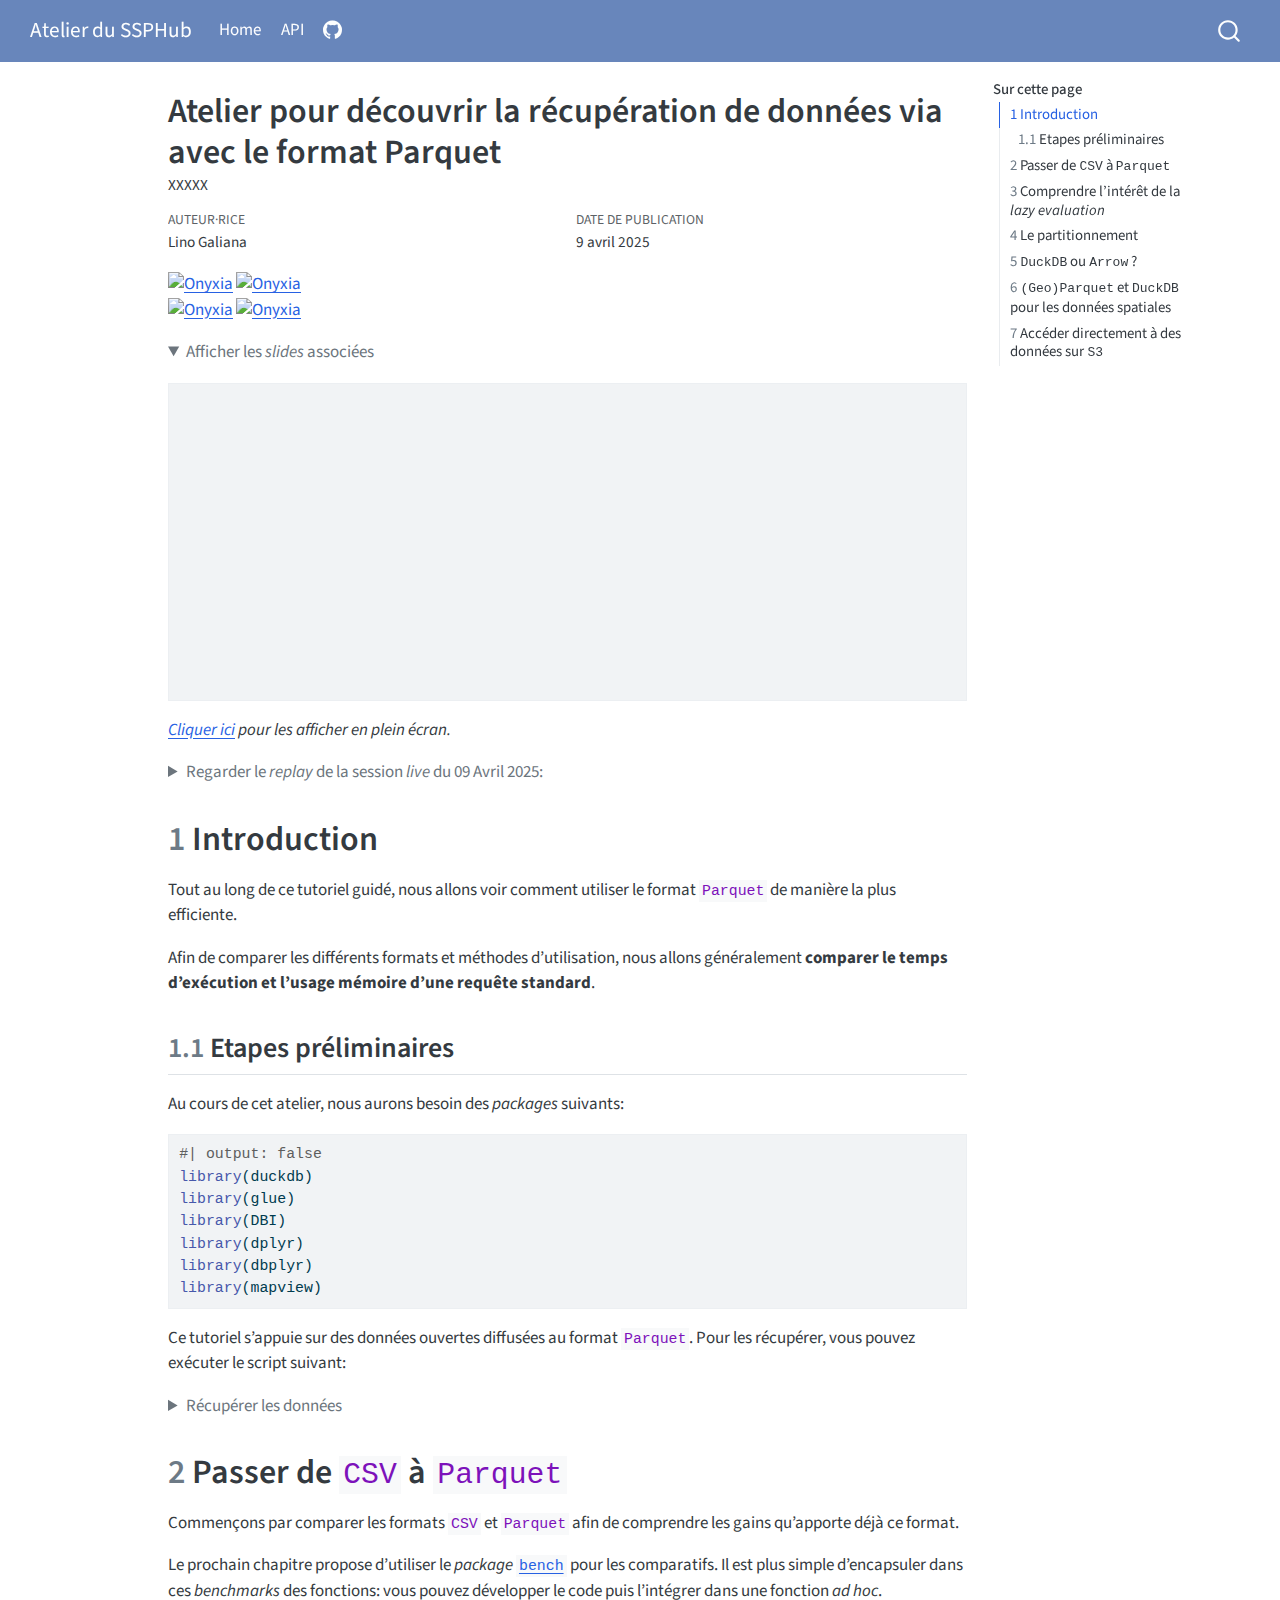
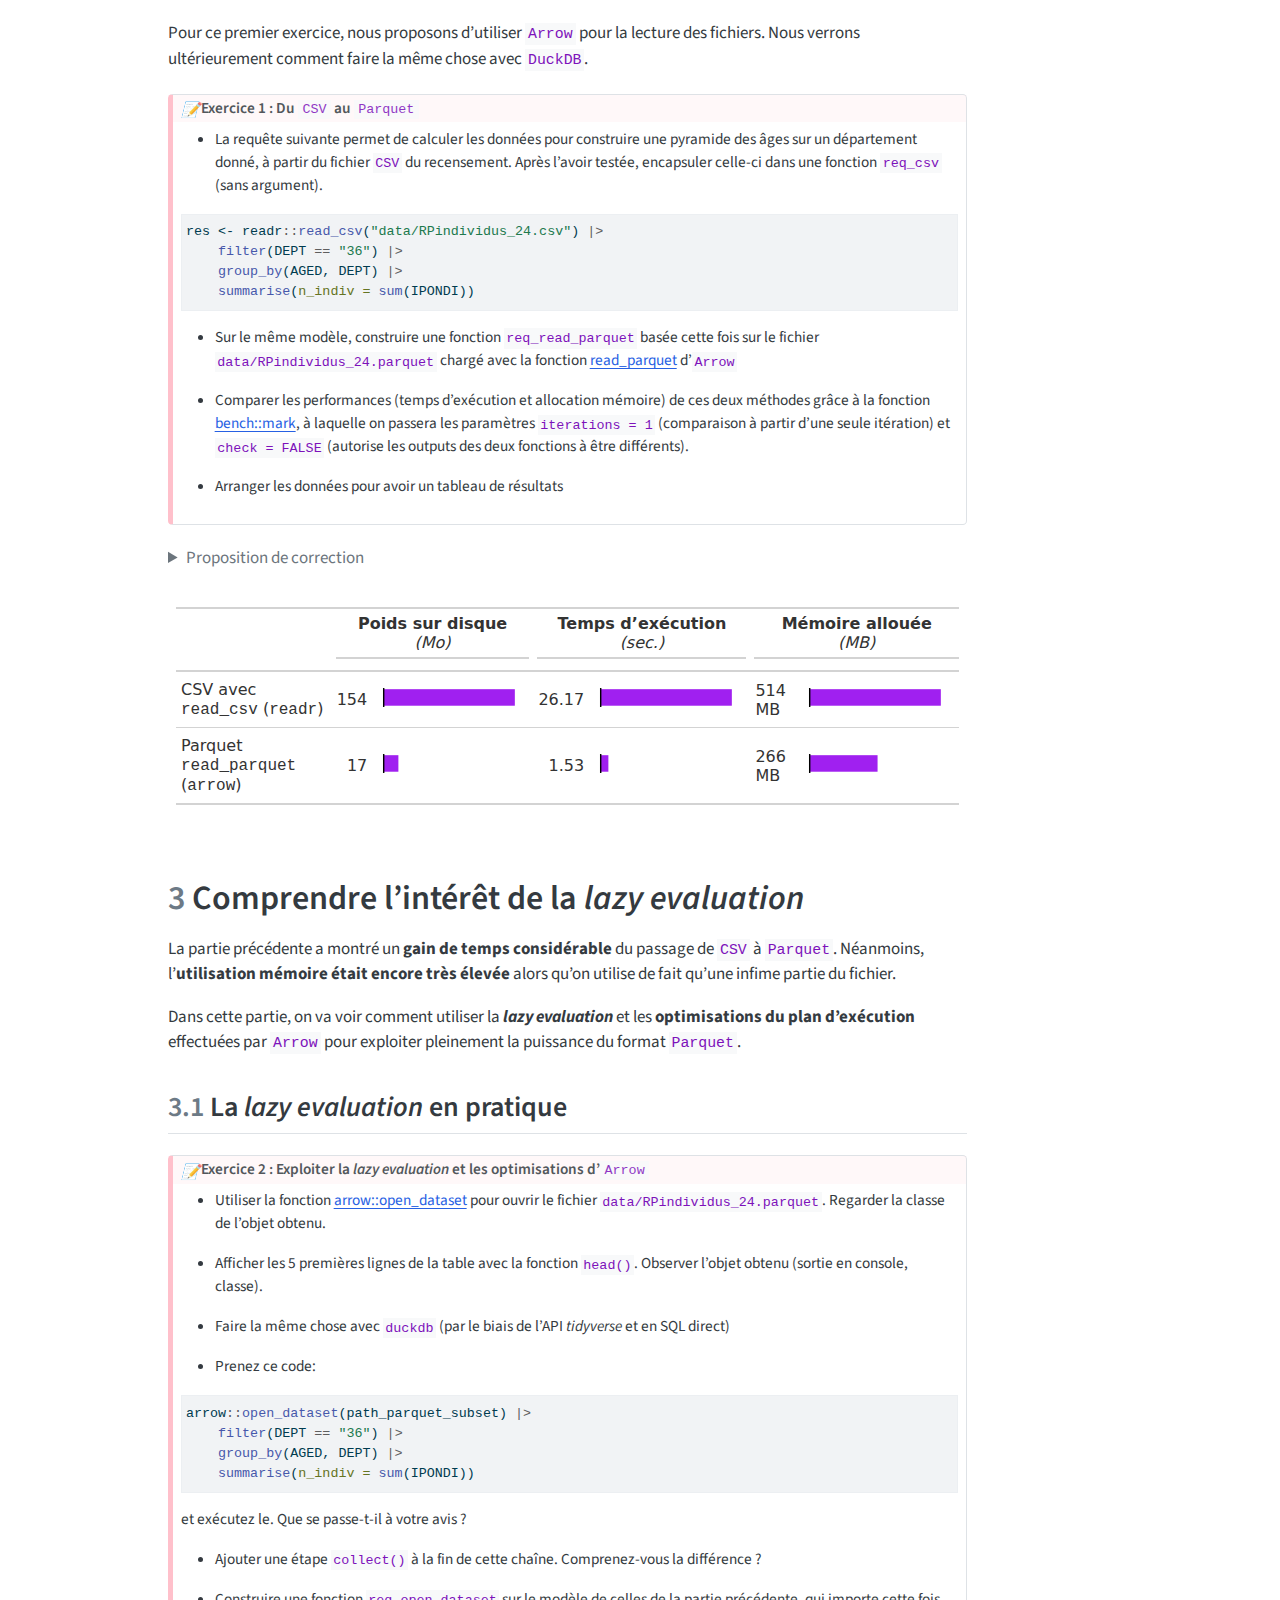
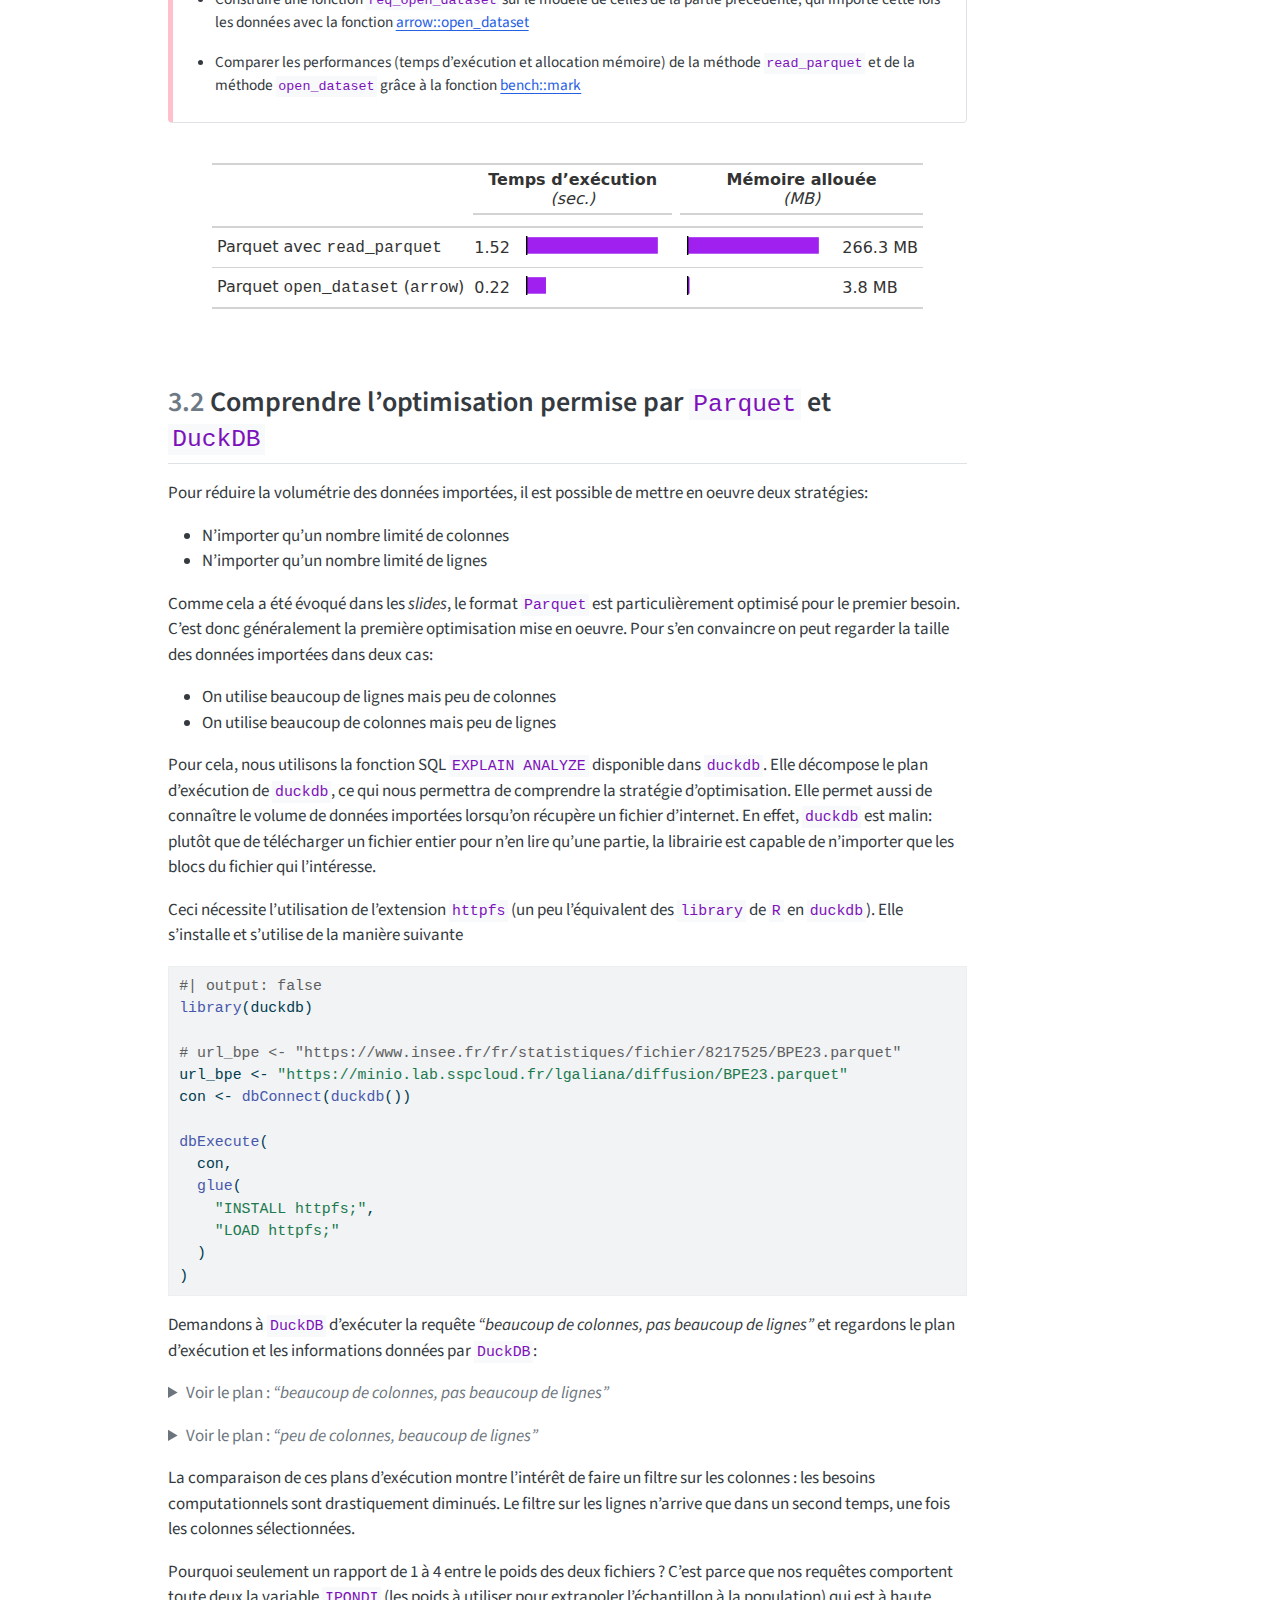
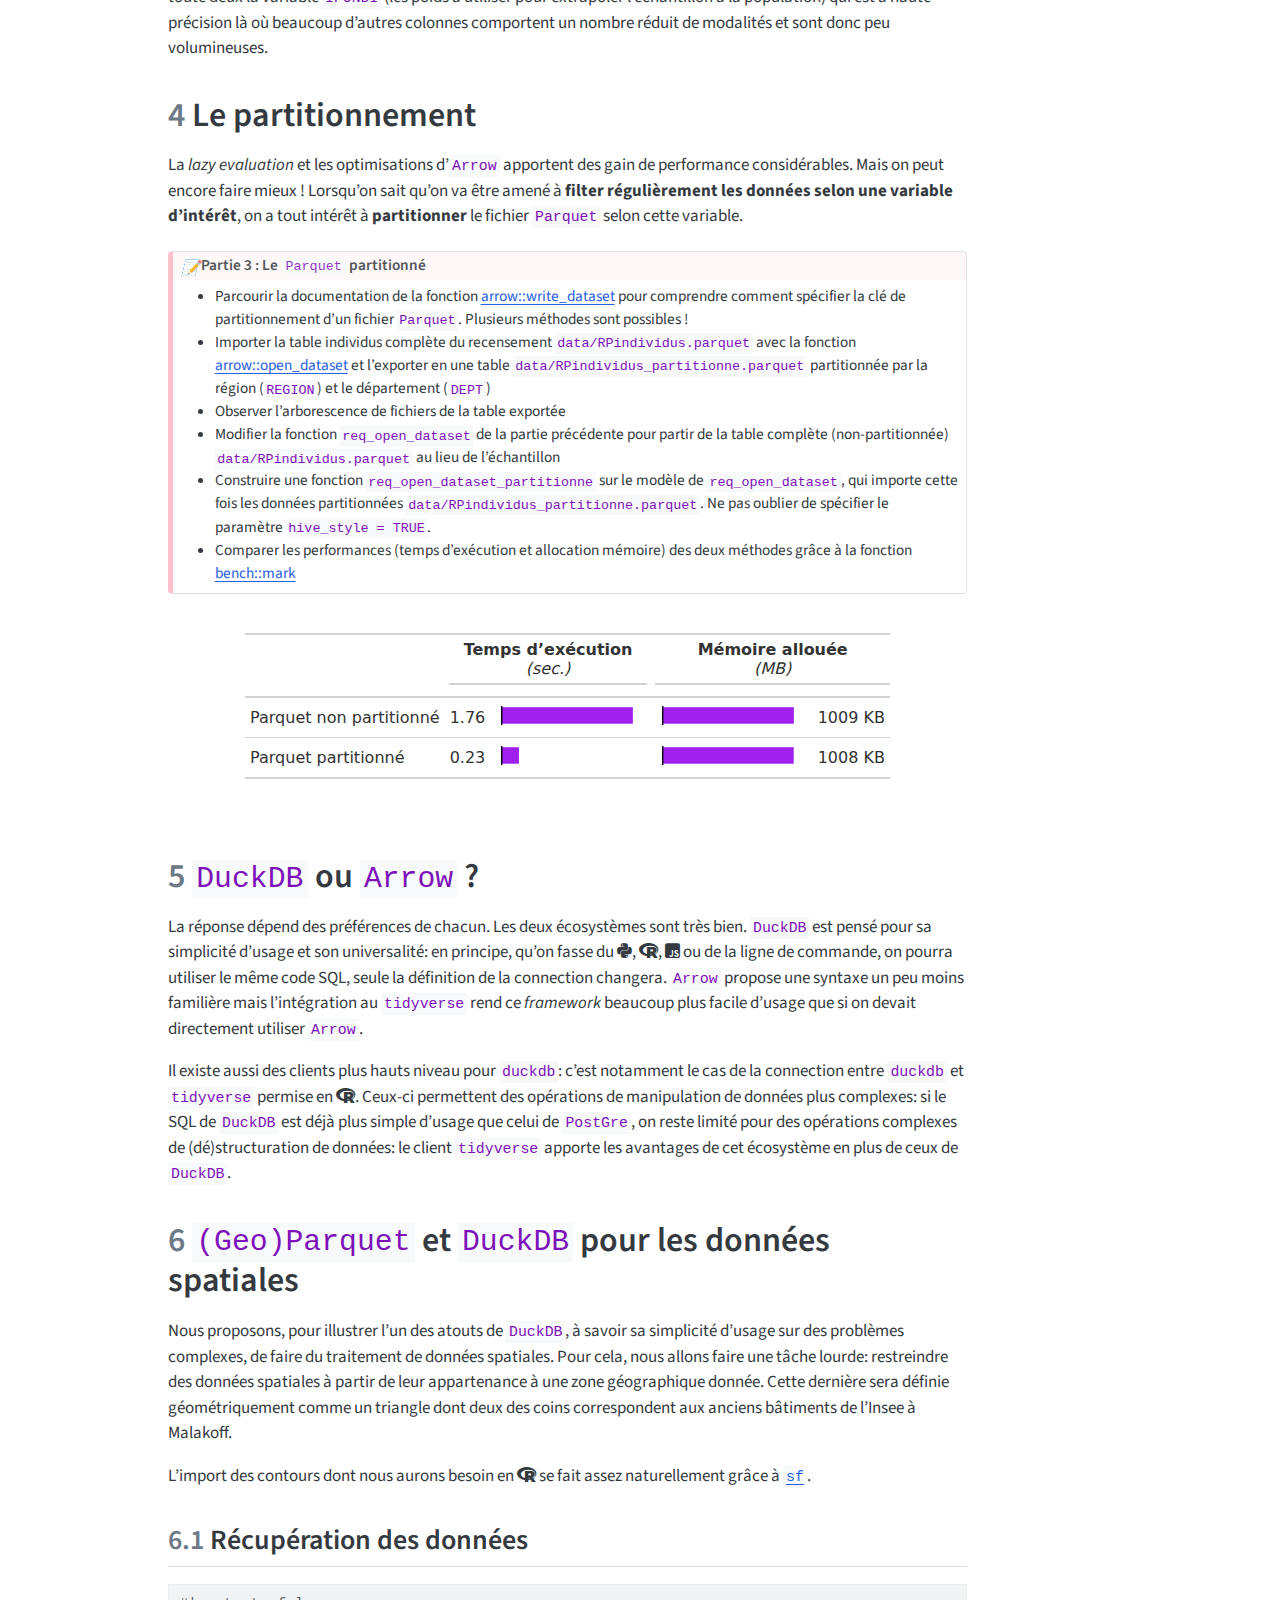
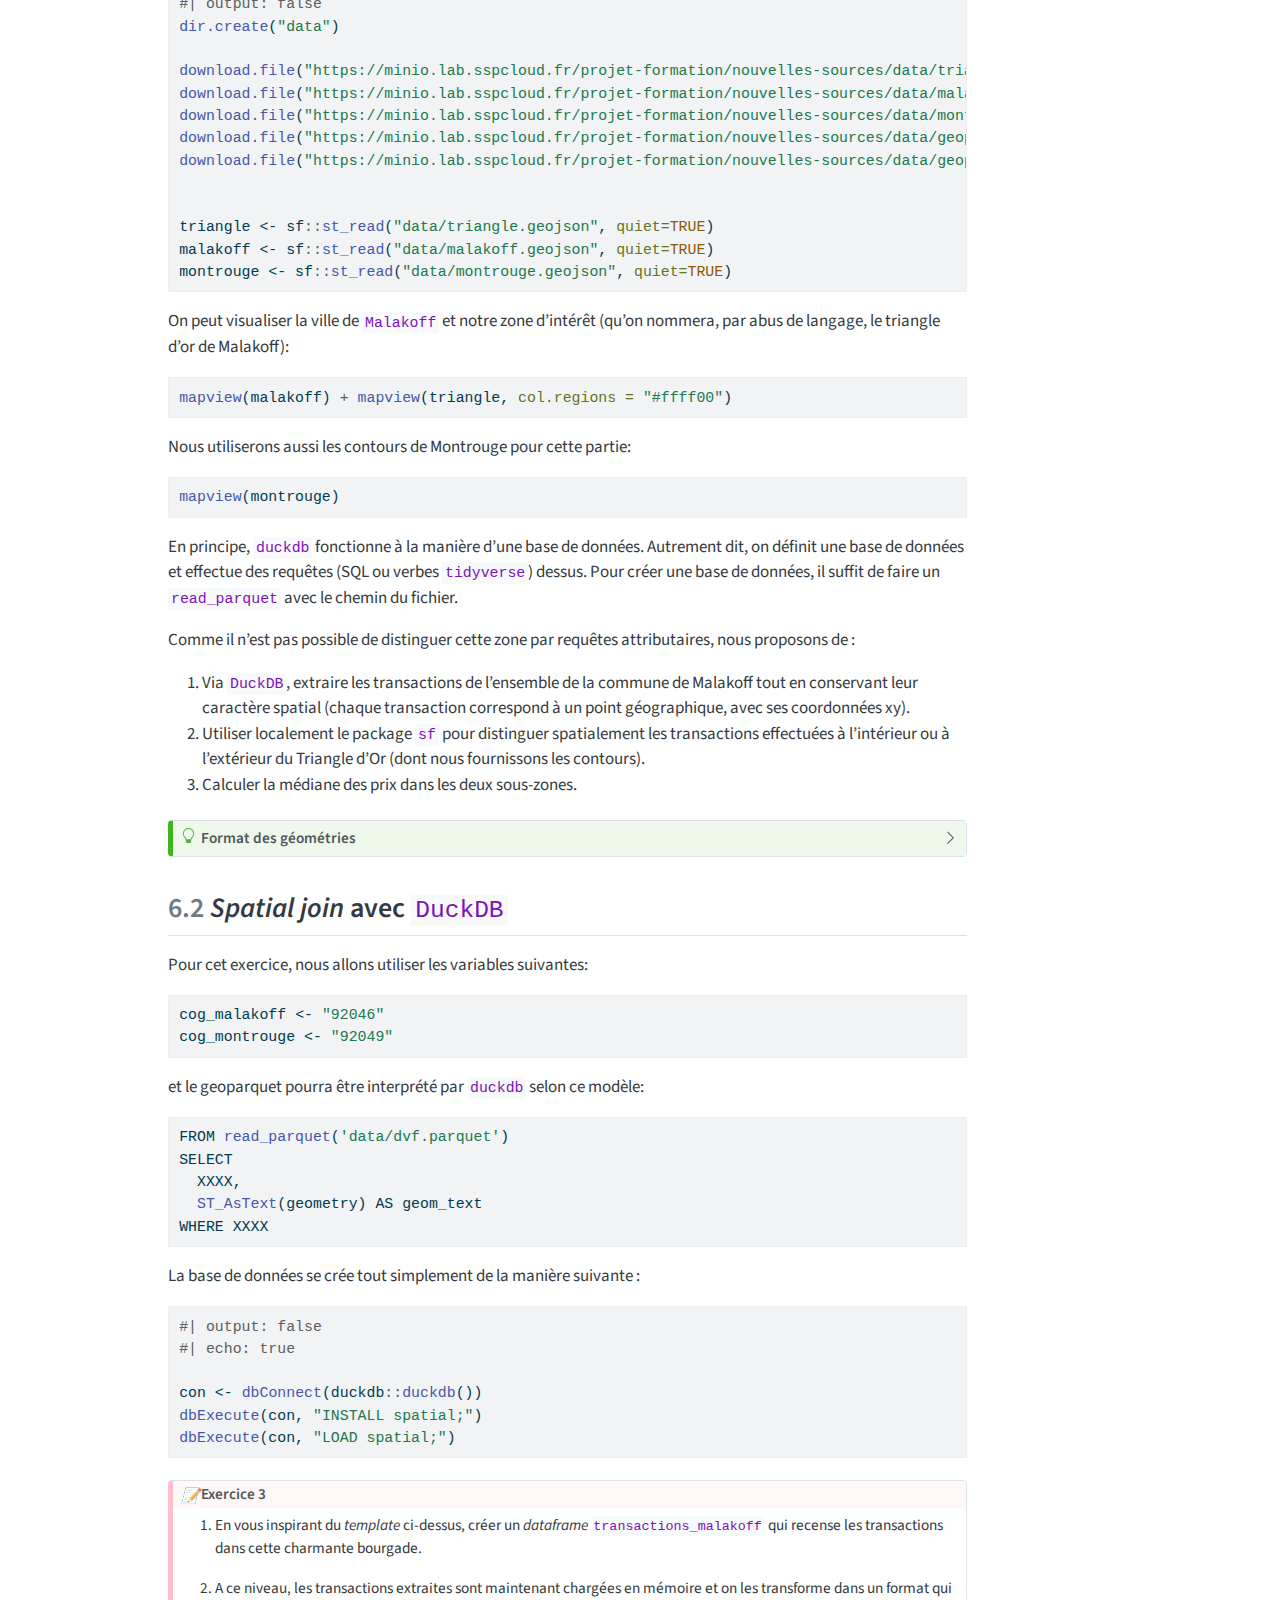
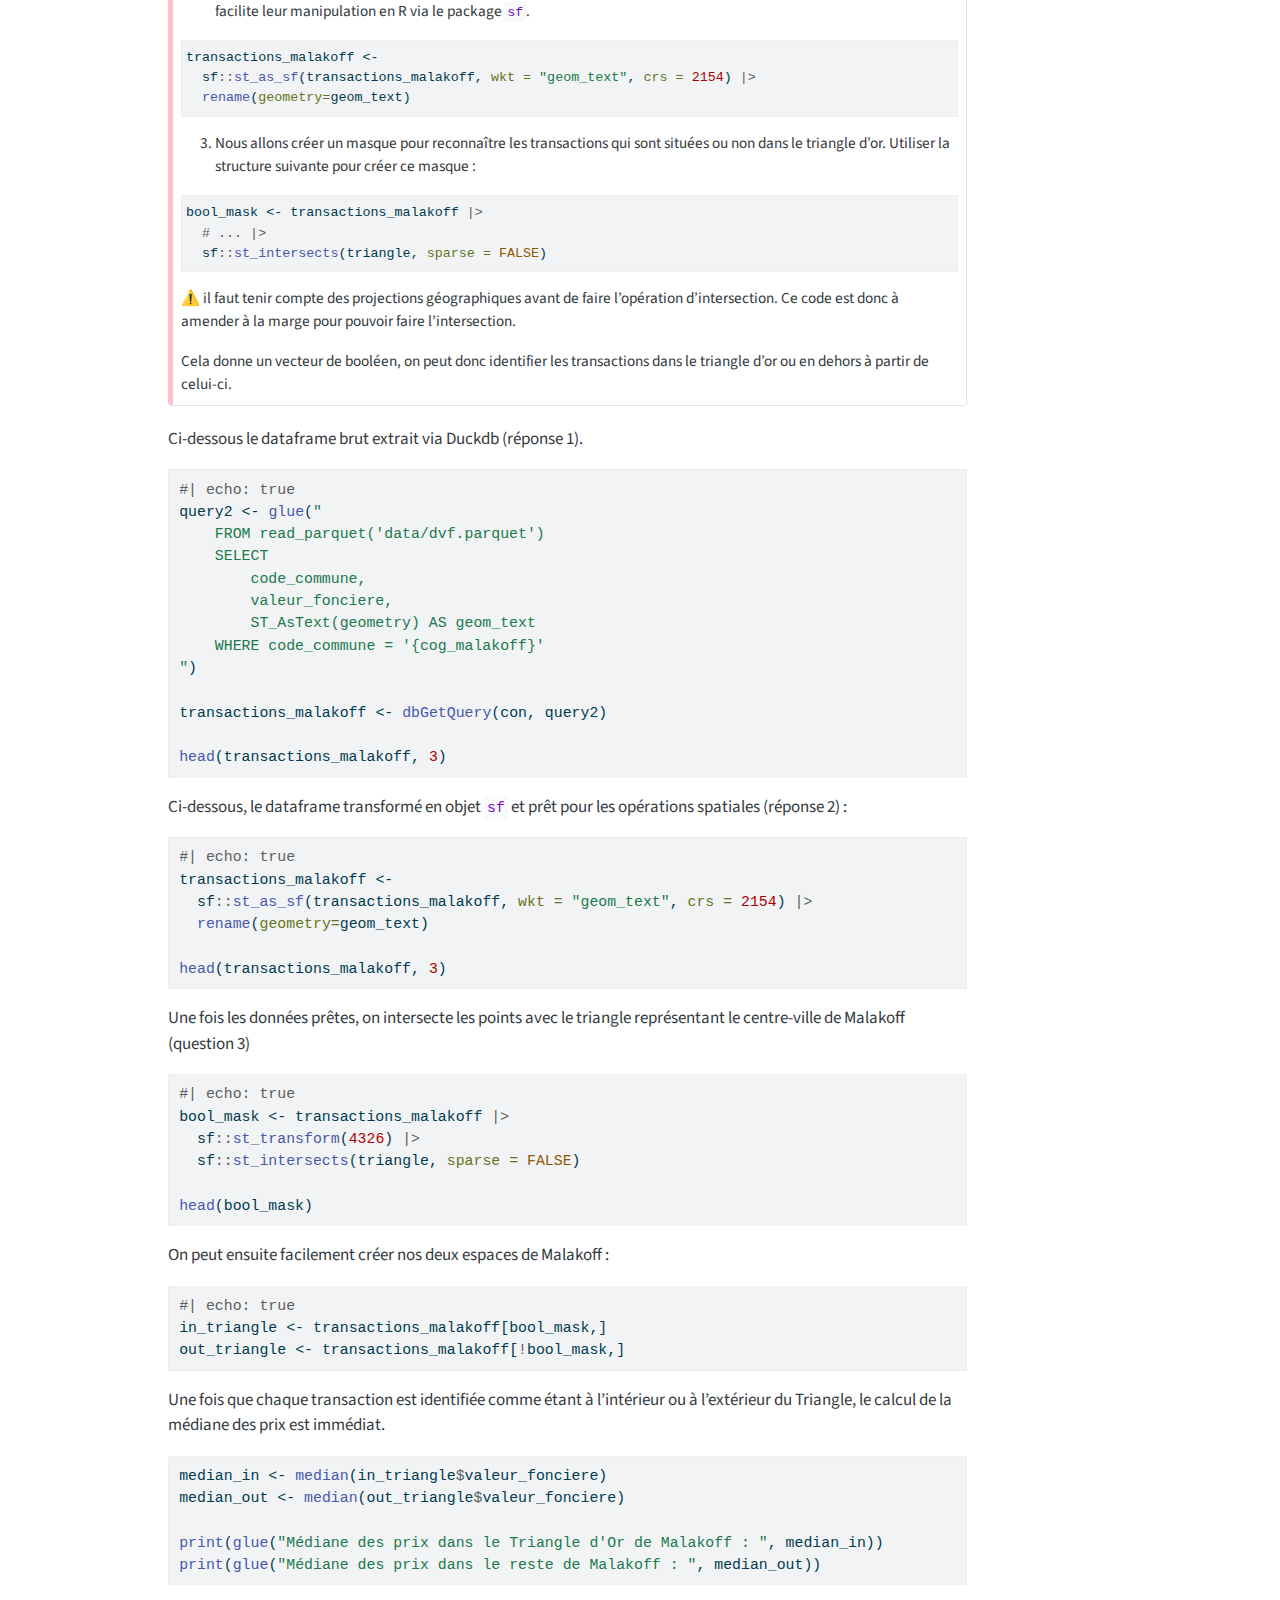
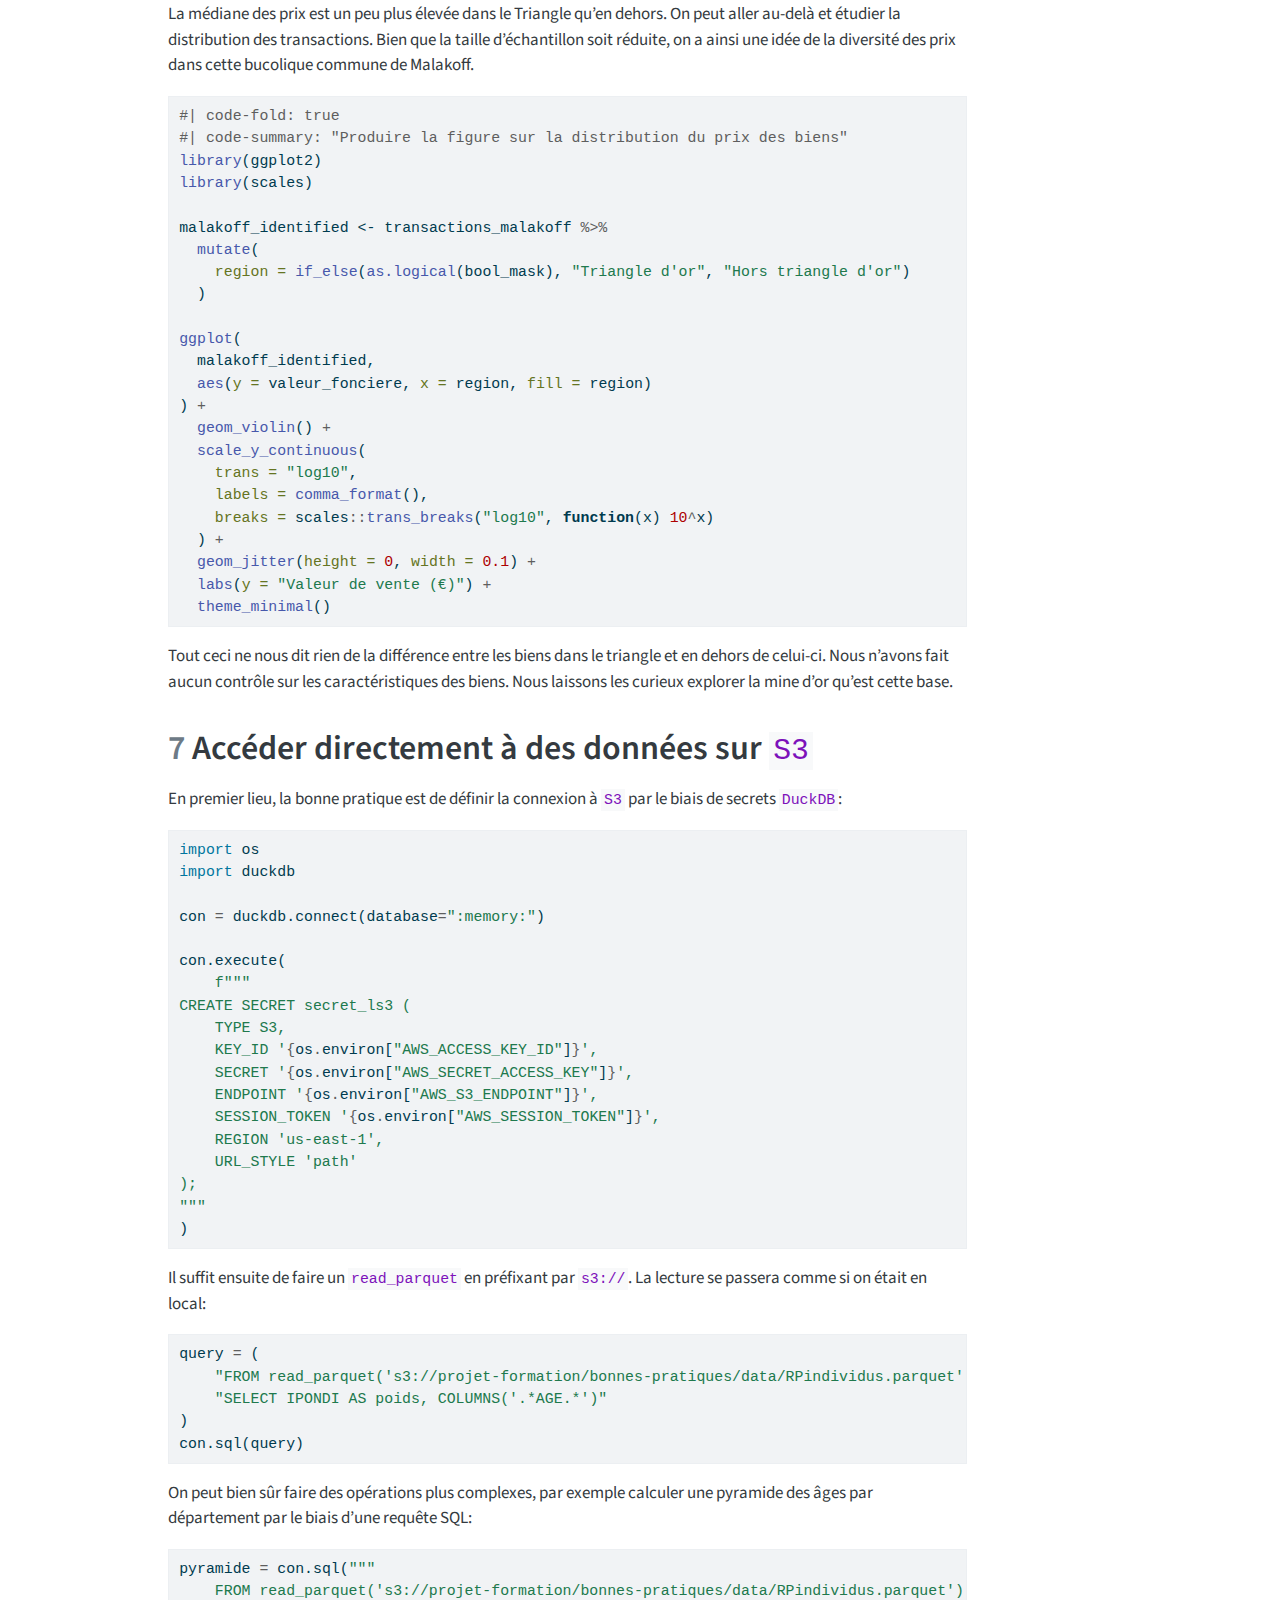
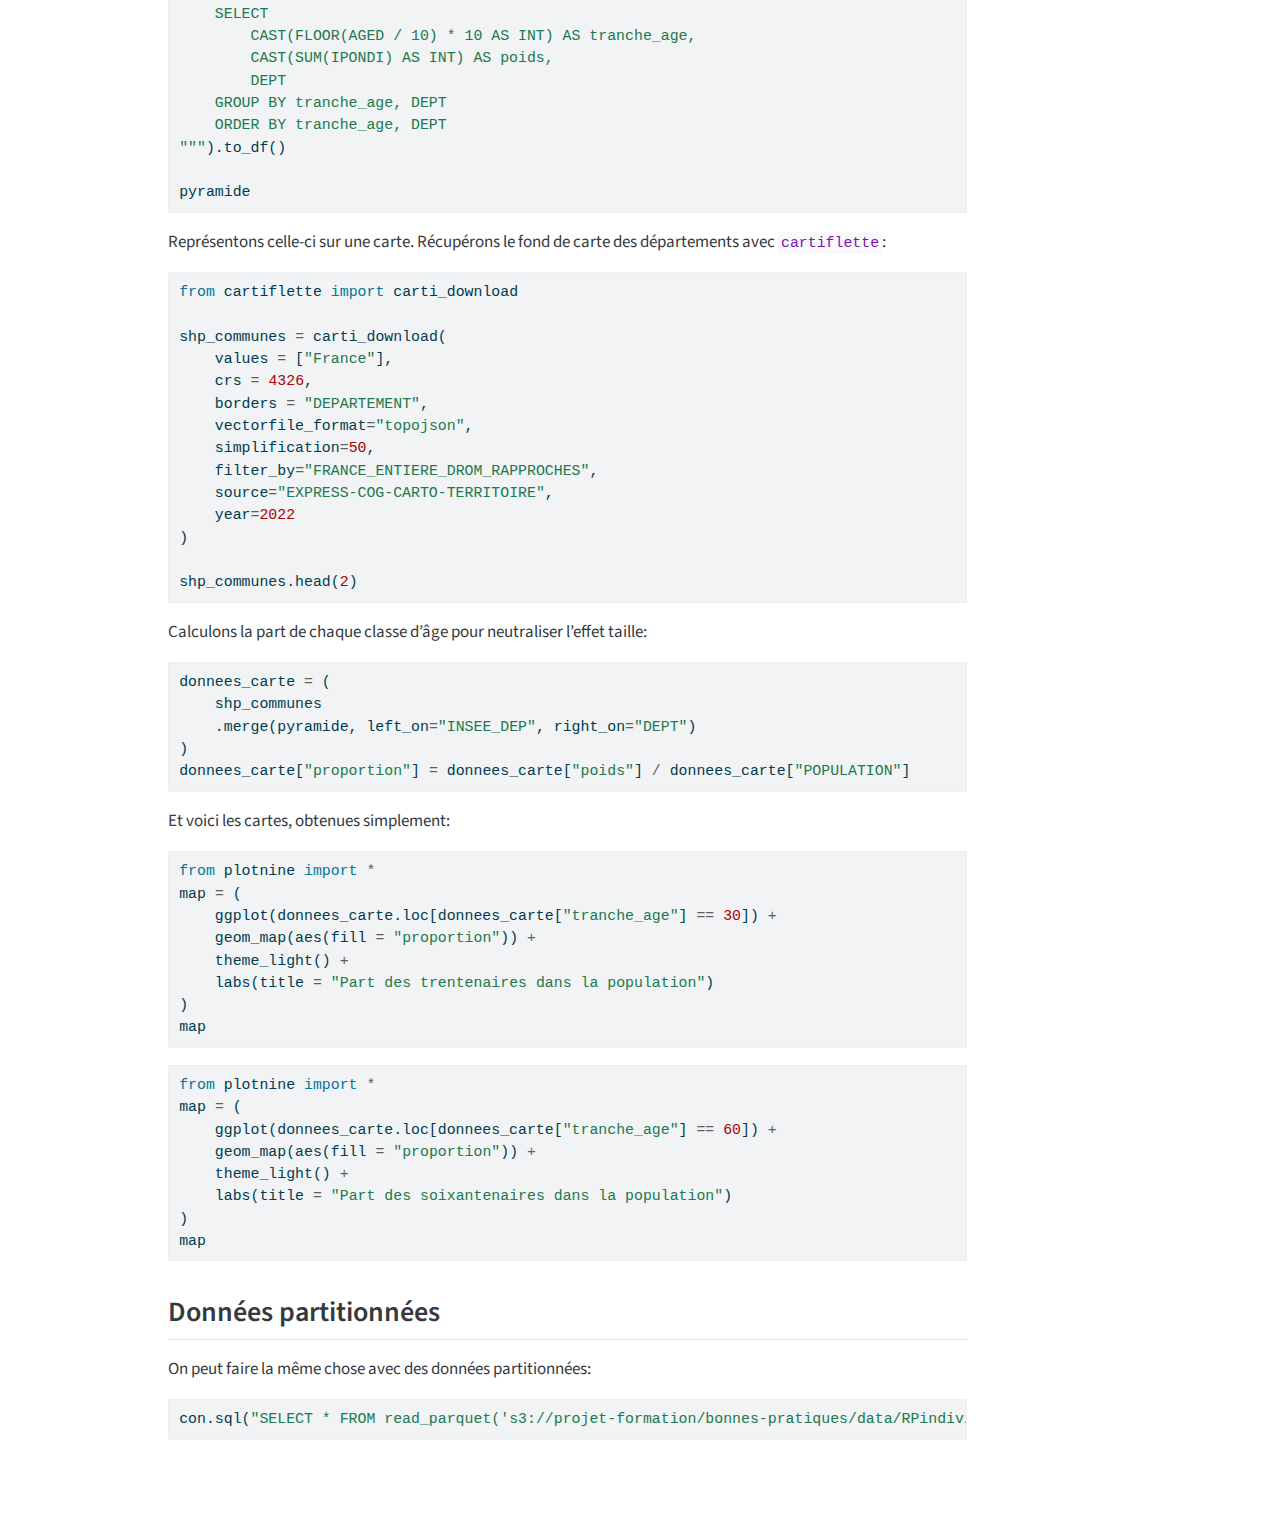
==== commit 06de50dc: "Built site for gh-pages" ====
--- a/index.html
+++ b/index.html
@@ -233,8 +233,7 @@
 </header>
 
 
-<p><a href="https://datalab.sspcloud.fr/launcher/ide/rstudio?name=Atelier%20Parquet%20SSPHub&amp;shared=false&amp;version=2.2.6&amp;persistence.size=«19Gi»&amp;init.personalInit=«https%3A%2F%2Fraw.githubusercontent.com%2FSSPHub%2Fssphub-ateliers-parquet%2Frefs%2Fheads%2Fmain%2Finit_r.sh»&amp;networking.user.enabled=true&amp;autoLaunch=true" target="_blank" rel="noopener"><img src="https://img.shields.io/badge/SSP%20Cloud-Ouvrir_dans_RStudio-blue?logo=r&amp;logoColor=blue" alt="Onyxia"></a> <a href="https://github.com/InseeFrLab/ssphub-ateliers/tree/main/R" target="_blank" rel="noopener" data-original-href="https://github.com/InseeFrLab/ssphub-ateliers/tree/main/R"><img src="https://custom-icon-badges.demolab.com/badge/download--r--script-black.svg?logo=download-cloud&amp;logoSource=feather" alt="Onyxia"></a><br></p>
-<p><a href="https://datalab.sspcloud.fr/launcher/ide/vscode-python?name=SSPHub-Atelier-Parquet&amp;shared=false&amp;version=2.2.12&amp;init.personalInit=«https%3A%2F%2Fgithub.com%2FSSPHub%2Fssphub-ateliers-parquet%2Fblob%2Fmain%2Finit_python.sh»&amp;networking.user.enabled=true&amp;autoLaunch=true" target="_blank" rel="noopener" data-original-href="https://datalab.sspcloud.fr/launcher/ide/vscode-python?name=SSPHub-Atelier-Parquet&amp;shared=false&amp;version=2.2.12&amp;init.personalInit=«https%3A%2F%2Fgithub.com%2FSSPHub%2Fssphub-ateliers-parquet%2Fblob%2Fmain%2Finit_python.sh»&amp;networking.user.enabled=true&amp;autoLaunch=true"><img src="https://custom-icon-badges.demolab.com/badge/SSP%20Cloud-Lancer_avec_VSCode-blue?logo=vsc&amp;logoColor=white" alt="Onyxia"></a> <a href="https://github.com/SSPHub/ssphub-ateliers-parquet/blob/main/python/_s3.qmd" target="_blank" rel="noopener" data-original-href="https://github.com/SSPHub/ssphub-ateliers-parquet/blob/main/python/_s3.qmdb"><img src="https://custom-icon-badges.demolab.com/badge/download--notebook-black.svg?logo=download-cloud&amp;logoSource=feather" alt="Onyxia"></a><br></p>
+<p><a href="https://datalab.sspcloud.fr/launcher/ide/rstudio?name=Atelier%20Parquet%20SSPHub&amp;shared=false&amp;version=2.2.6&amp;persistence.size=«19Gi»&amp;init.personalInit=«https%3A%2F%2Fraw.githubusercontent.com%2FSSPHub%2Fssphub-ateliers-parquet%2Frefs%2Fheads%2Fmain%2Finit_r.sh»&amp;networking.user.enabled=true&amp;autoLaunch=true" target="_blank" rel="noopener"><img src="https://img.shields.io/badge/SSP%20Cloud-Ouvrir_dans_RStudio-blue?logo=r&amp;logoColor=blue" alt="Onyxia"></a> <a href="https://github.com/InseeFrLab/ssphub-ateliers/tree/main/R" target="_blank" rel="noopener" data-original-href="https://github.com/InseeFrLab/ssphub-ateliers/tree/main/R"><img src="https://custom-icon-badges.demolab.com/badge/download--r--script-black.svg?logo=download-cloud&amp;logoSource=feather" alt="Onyxia"></a><br> <a href="https://datalab.sspcloud.fr/launcher/ide/vscode-python?name=SSPHub-Atelier-Parquet&amp;shared=false&amp;version=2.2.12&amp;init.personalInit=«https%3A%2F%2Fgithub.com%2FSSPHub%2Fssphub-ateliers-parquet%2Fblob%2Fmain%2Finit_python.sh»&amp;networking.user.enabled=true&amp;autoLaunch=true" target="_blank" rel="noopener" data-original-href="https://datalab.sspcloud.fr/launcher/ide/vscode-python?name=SSPHub-Atelier-Parquet&amp;shared=false&amp;version=2.2.12&amp;init.personalInit=«https%3A%2F%2Fgithub.com%2FSSPHub%2Fssphub-ateliers-parquet%2Fblob%2Fmain%2Finit_python.sh»&amp;networking.user.enabled=true&amp;autoLaunch=true"><img src="https://custom-icon-badges.demolab.com/badge/SSP%20Cloud-Lancer_avec_VSCode-blue?logo=vsc&amp;logoColor=white" alt="Onyxia"></a> <a href="https://github.com/SSPHub/ssphub-ateliers-parquet/blob/main/python/_s3.qmd" target="_blank" rel="noopener" data-original-href="https://github.com/SSPHub/ssphub-ateliers-parquet/blob/main/python/_s3.qmdb"><img src="https://custom-icon-badges.demolab.com/badge/download--notebook-black.svg?logo=download-cloud&amp;logoSource=feather" alt="Onyxia"></a><br></p>
 <details open="">
 <summary>
 <p>Afficher les <em>slides</em> associées</p>
@@ -793,7 +792,7 @@
 <section id="accéder-directement-à-des-données-sur-s3" class="level1" data-number="7">
 <h1 data-number="7"><span class="header-section-number">7</span> Accéder directement à des données sur <code>S3</code></h1>
 <p>En premier lieu, la bonne pratique est de définir la connexion à <code>S3</code> par le biais de secrets <code>DuckDB</code>:</p>
-<div id="3a46cae6" class="cell" data-execution_count="1">
+<div id="4c15aadc" class="cell" data-execution_count="1">
 <div class="sourceCode cell-code" id="cb27"><pre class="sourceCode python code-with-copy"><code class="sourceCode python"><span id="cb27-1"><a href="#cb27-1" aria-hidden="true" tabindex="-1"></a><span class="im">import</span> os</span>
 <span id="cb27-2"><a href="#cb27-2" aria-hidden="true" tabindex="-1"></a><span class="im">import</span> duckdb </span>
 <span id="cb27-3"><a href="#cb27-3" aria-hidden="true" tabindex="-1"></a></span>
@@ -814,7 +813,7 @@
 <span id="cb27-18"><a href="#cb27-18" aria-hidden="true" tabindex="-1"></a>)</span></code><button title="Copier vers le presse-papier" class="code-copy-button"><i class="bi"></i></button></pre></div>
 </div>
 <p>Il suffit ensuite de faire un <code>read_parquet</code> en préfixant par <code>s3://</code>. La lecture se passera comme si on était en local:</p>
-<div id="3754b9c6" class="cell" data-execution_count="2">
+<div id="c9154254" class="cell" data-execution_count="2">
 <div class="sourceCode cell-code" id="cb28"><pre class="sourceCode python code-with-copy"><code class="sourceCode python"><span id="cb28-1"><a href="#cb28-1" aria-hidden="true" tabindex="-1"></a>query <span class="op">=</span> (</span>
 <span id="cb28-2"><a href="#cb28-2" aria-hidden="true" tabindex="-1"></a>    <span class="st">"FROM read_parquet('s3://projet-formation/bonnes-pratiques/data/RPindividus.parquet') "</span></span>
 <span id="cb28-3"><a href="#cb28-3" aria-hidden="true" tabindex="-1"></a>    <span class="st">"SELECT IPONDI AS poids, COLUMNS('.*AGE.*')"</span></span>
@@ -822,7 +821,7 @@
 <span id="cb28-5"><a href="#cb28-5" aria-hidden="true" tabindex="-1"></a>con.sql(query)</span></code><button title="Copier vers le presse-papier" class="code-copy-button"><i class="bi"></i></button></pre></div>
 </div>
 <p>On peut bien sûr faire des opérations plus complexes, par exemple calculer une pyramide des âges par département par le biais d’une requête SQL:</p>
-<div id="94f81837" class="cell" data-execution_count="3">
+<div id="e858afb0" class="cell" data-execution_count="3">
 <div class="sourceCode cell-code" id="cb29"><pre class="sourceCode python code-with-copy"><code class="sourceCode python"><span id="cb29-1"><a href="#cb29-1" aria-hidden="true" tabindex="-1"></a>pyramide <span class="op">=</span> con.sql(<span class="st">"""</span></span>
 <span id="cb29-2"><a href="#cb29-2" aria-hidden="true" tabindex="-1"></a><span class="st">    FROM read_parquet('s3://projet-formation/bonnes-pratiques/data/RPindividus.parquet')</span></span>
 <span id="cb29-3"><a href="#cb29-3" aria-hidden="true" tabindex="-1"></a><span class="st">    SELECT </span></span>
@@ -836,7 +835,7 @@
 <span id="cb29-11"><a href="#cb29-11" aria-hidden="true" tabindex="-1"></a>pyramide</span></code><button title="Copier vers le presse-papier" class="code-copy-button"><i class="bi"></i></button></pre></div>
 </div>
 <p>Représentons celle-ci sur une carte. Récupérons le fond de carte des départements avec <code>cartiflette</code>:</p>
-<div id="2d3fe376" class="cell" data-execution_count="4">
+<div id="40450065" class="cell" data-execution_count="4">
 <div class="sourceCode cell-code" id="cb30"><pre class="sourceCode python code-with-copy"><code class="sourceCode python"><span id="cb30-1"><a href="#cb30-1" aria-hidden="true" tabindex="-1"></a><span class="im">from</span> cartiflette <span class="im">import</span> carti_download</span>
 <span id="cb30-2"><a href="#cb30-2" aria-hidden="true" tabindex="-1"></a></span>
 <span id="cb30-3"><a href="#cb30-3" aria-hidden="true" tabindex="-1"></a>shp_communes <span class="op">=</span> carti_download(</span>
@@ -853,7 +852,7 @@
 <span id="cb30-14"><a href="#cb30-14" aria-hidden="true" tabindex="-1"></a>shp_communes.head(<span class="dv">2</span>)</span></code><button title="Copier vers le presse-papier" class="code-copy-button"><i class="bi"></i></button></pre></div>
 </div>
 <p>Calculons la part de chaque classe d’âge pour neutraliser l’effet taille:</p>
-<div id="b2db0eb4" class="cell" data-execution_count="5">
+<div id="e1bdb1e7" class="cell" data-execution_count="5">
 <div class="sourceCode cell-code" id="cb31"><pre class="sourceCode python code-with-copy"><code class="sourceCode python"><span id="cb31-1"><a href="#cb31-1" aria-hidden="true" tabindex="-1"></a>donnees_carte <span class="op">=</span> (</span>
 <span id="cb31-2"><a href="#cb31-2" aria-hidden="true" tabindex="-1"></a>    shp_communes</span>
 <span id="cb31-3"><a href="#cb31-3" aria-hidden="true" tabindex="-1"></a>    .merge(pyramide, left_on<span class="op">=</span><span class="st">"INSEE_DEP"</span>, right_on<span class="op">=</span><span class="st">"DEPT"</span>)</span>
@@ -861,7 +860,7 @@
 <span id="cb31-5"><a href="#cb31-5" aria-hidden="true" tabindex="-1"></a>donnees_carte[<span class="st">"proportion"</span>] <span class="op">=</span> donnees_carte[<span class="st">"poids"</span>] <span class="op">/</span> donnees_carte[<span class="st">"POPULATION"</span>]</span></code><button title="Copier vers le presse-papier" class="code-copy-button"><i class="bi"></i></button></pre></div>
 </div>
 <p>Et voici les cartes, obtenues simplement:</p>
-<div id="ccead5bf" class="cell" data-execution_count="6">
+<div id="859e642d" class="cell" data-execution_count="6">
 <div class="sourceCode cell-code" id="cb32"><pre class="sourceCode python code-with-copy"><code class="sourceCode python"><span id="cb32-1"><a href="#cb32-1" aria-hidden="true" tabindex="-1"></a><span class="im">from</span> plotnine <span class="im">import</span> <span class="op">*</span></span>
 <span id="cb32-2"><a href="#cb32-2" aria-hidden="true" tabindex="-1"></a><span class="bu">map</span> <span class="op">=</span> (</span>
 <span id="cb32-3"><a href="#cb32-3" aria-hidden="true" tabindex="-1"></a>    ggplot(donnees_carte.loc[donnees_carte[<span class="st">"tranche_age"</span>] <span class="op">==</span> <span class="dv">30</span>]) <span class="op">+</span></span>
@@ -871,7 +870,7 @@
 <span id="cb32-7"><a href="#cb32-7" aria-hidden="true" tabindex="-1"></a>)</span>
 <span id="cb32-8"><a href="#cb32-8" aria-hidden="true" tabindex="-1"></a><span class="bu">map</span></span></code><button title="Copier vers le presse-papier" class="code-copy-button"><i class="bi"></i></button></pre></div>
 </div>
-<div id="62c3c710" class="cell" data-execution_count="7">
+<div id="f8a32f9d" class="cell" data-execution_count="7">
 <div class="sourceCode cell-code" id="cb33"><pre class="sourceCode python code-with-copy"><code class="sourceCode python"><span id="cb33-1"><a href="#cb33-1" aria-hidden="true" tabindex="-1"></a><span class="im">from</span> plotnine <span class="im">import</span> <span class="op">*</span></span>
 <span id="cb33-2"><a href="#cb33-2" aria-hidden="true" tabindex="-1"></a><span class="bu">map</span> <span class="op">=</span> (</span>
 <span id="cb33-3"><a href="#cb33-3" aria-hidden="true" tabindex="-1"></a>    ggplot(donnees_carte.loc[donnees_carte[<span class="st">"tranche_age"</span>] <span class="op">==</span> <span class="dv">60</span>]) <span class="op">+</span></span>
@@ -884,7 +883,7 @@
 <section id="données-partitionnées" class="level2 unnumbered">
 <h2 class="unnumbered anchored" data-anchor-id="données-partitionnées">Données partitionnées</h2>
 <p>On peut faire la même chose avec des données partitionnées:</p>
-<div id="ed972d4c" class="cell" data-execution_count="8">
+<div id="938869e9" class="cell" data-execution_count="8">
 <div class="sourceCode cell-code" id="cb34"><pre class="sourceCode python code-with-copy"><code class="sourceCode python"><span id="cb34-1"><a href="#cb34-1" aria-hidden="true" tabindex="-1"></a>con.sql(<span class="st">"SELECT * FROM read_parquet('s3://projet-formation/bonnes-pratiques/data/RPindividus/**/*.parquet', hive_partitioning = true) WHERE DEPT IN (11, 31, 34)"</span>)</span></code><button title="Copier vers le presse-papier" class="code-copy-button"><i class="bi"></i></button></pre></div>
 </div>
 
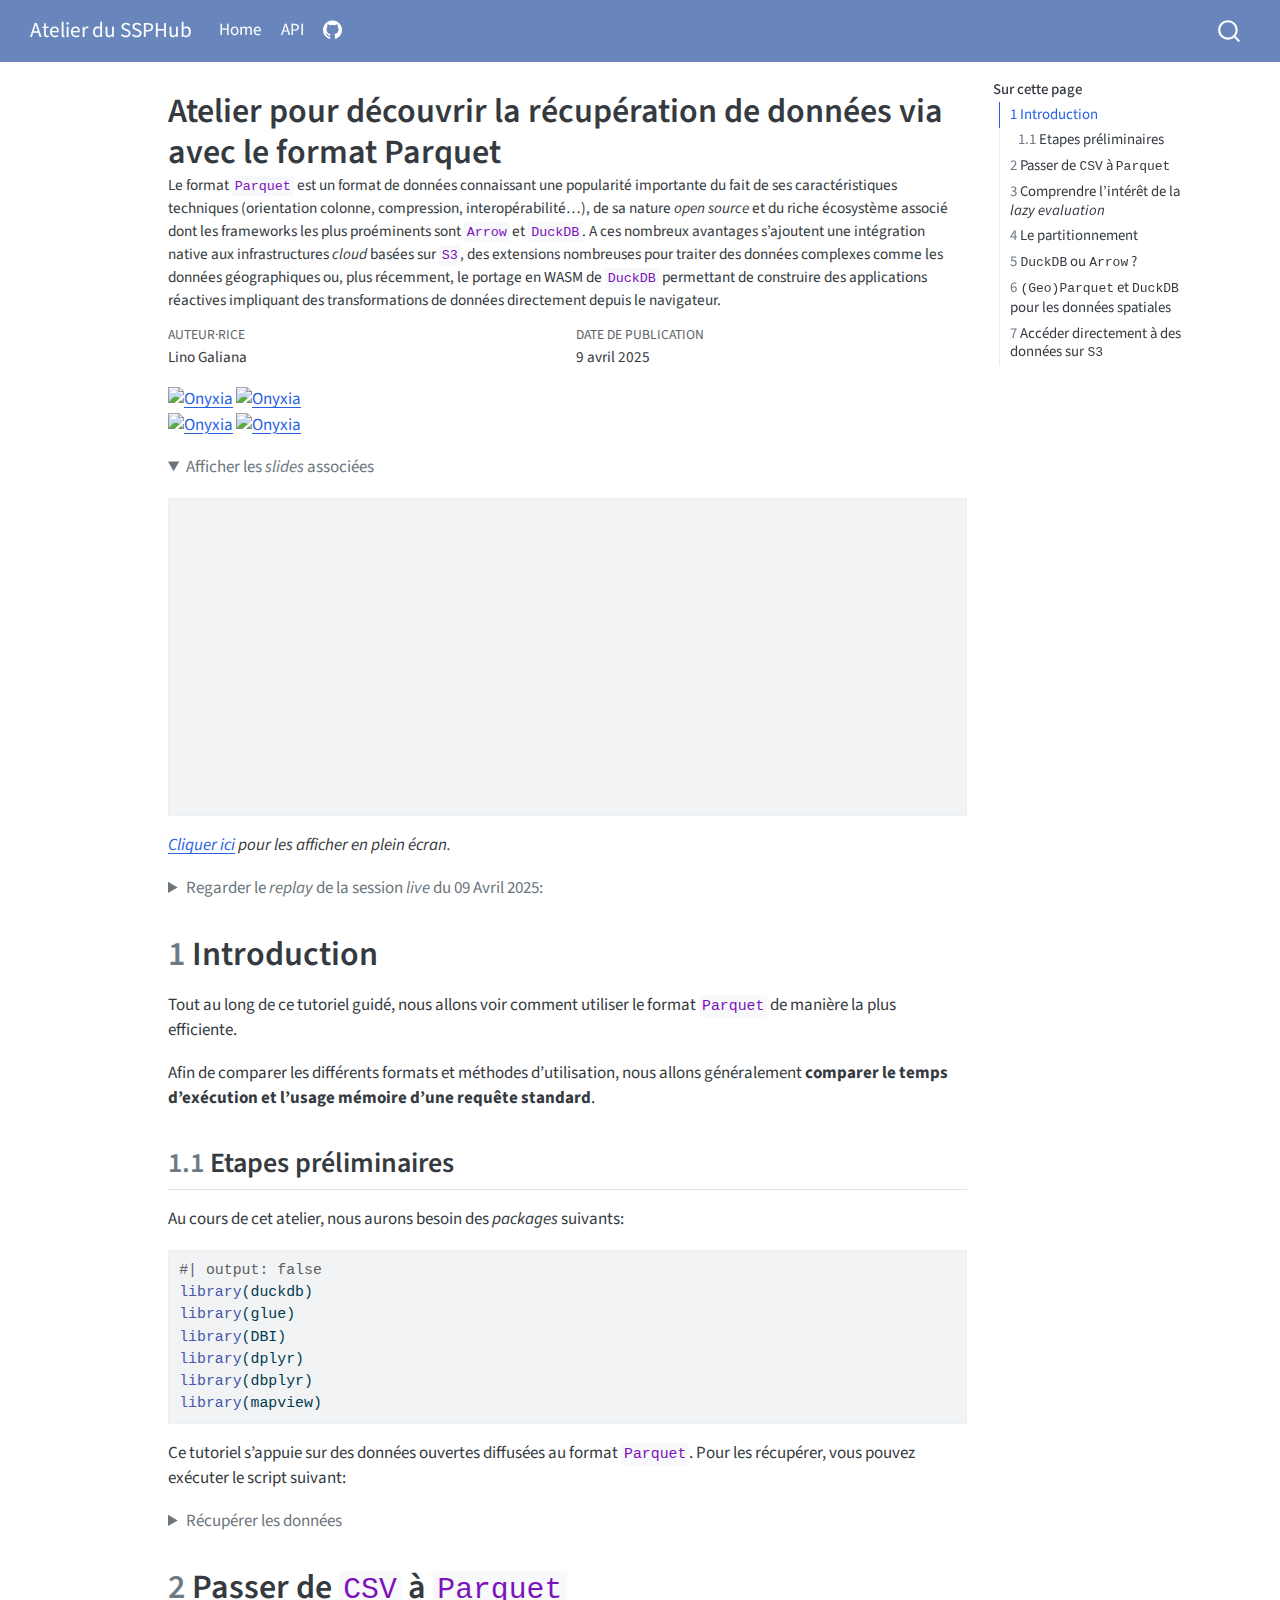
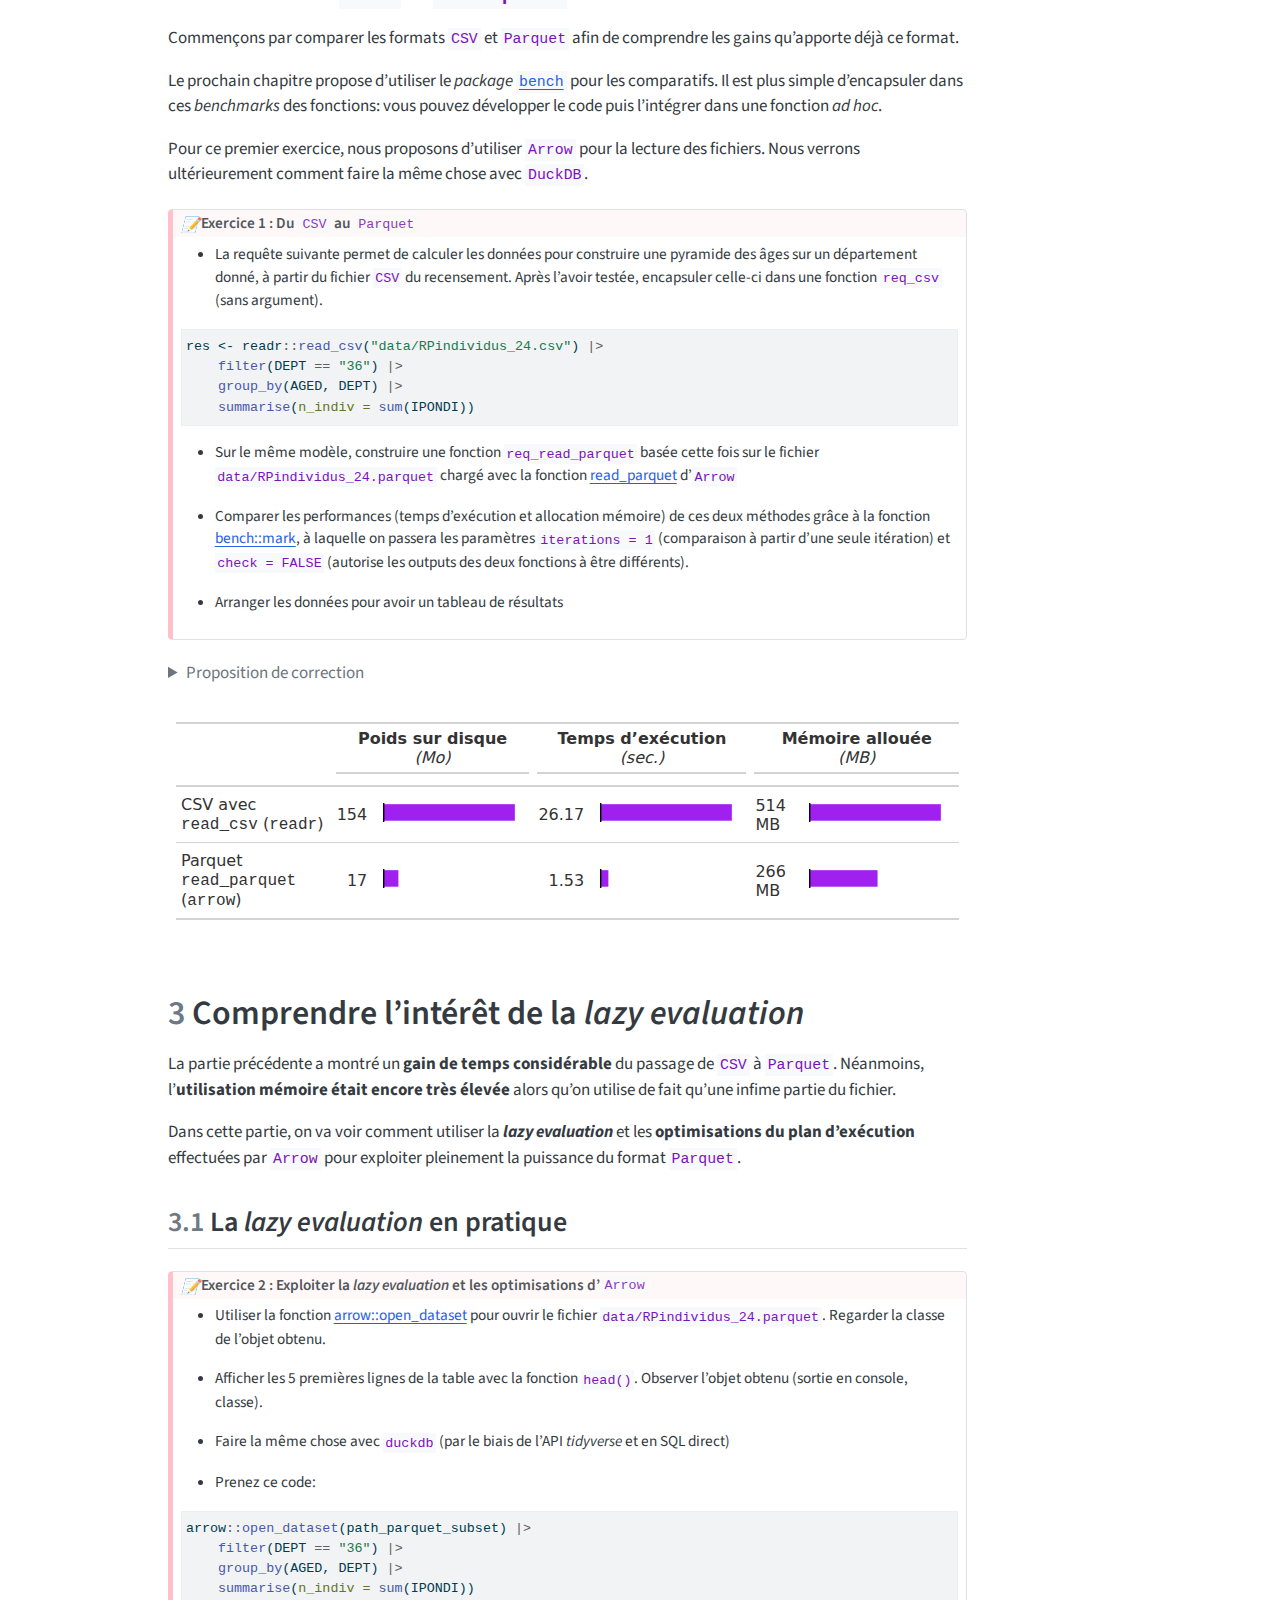
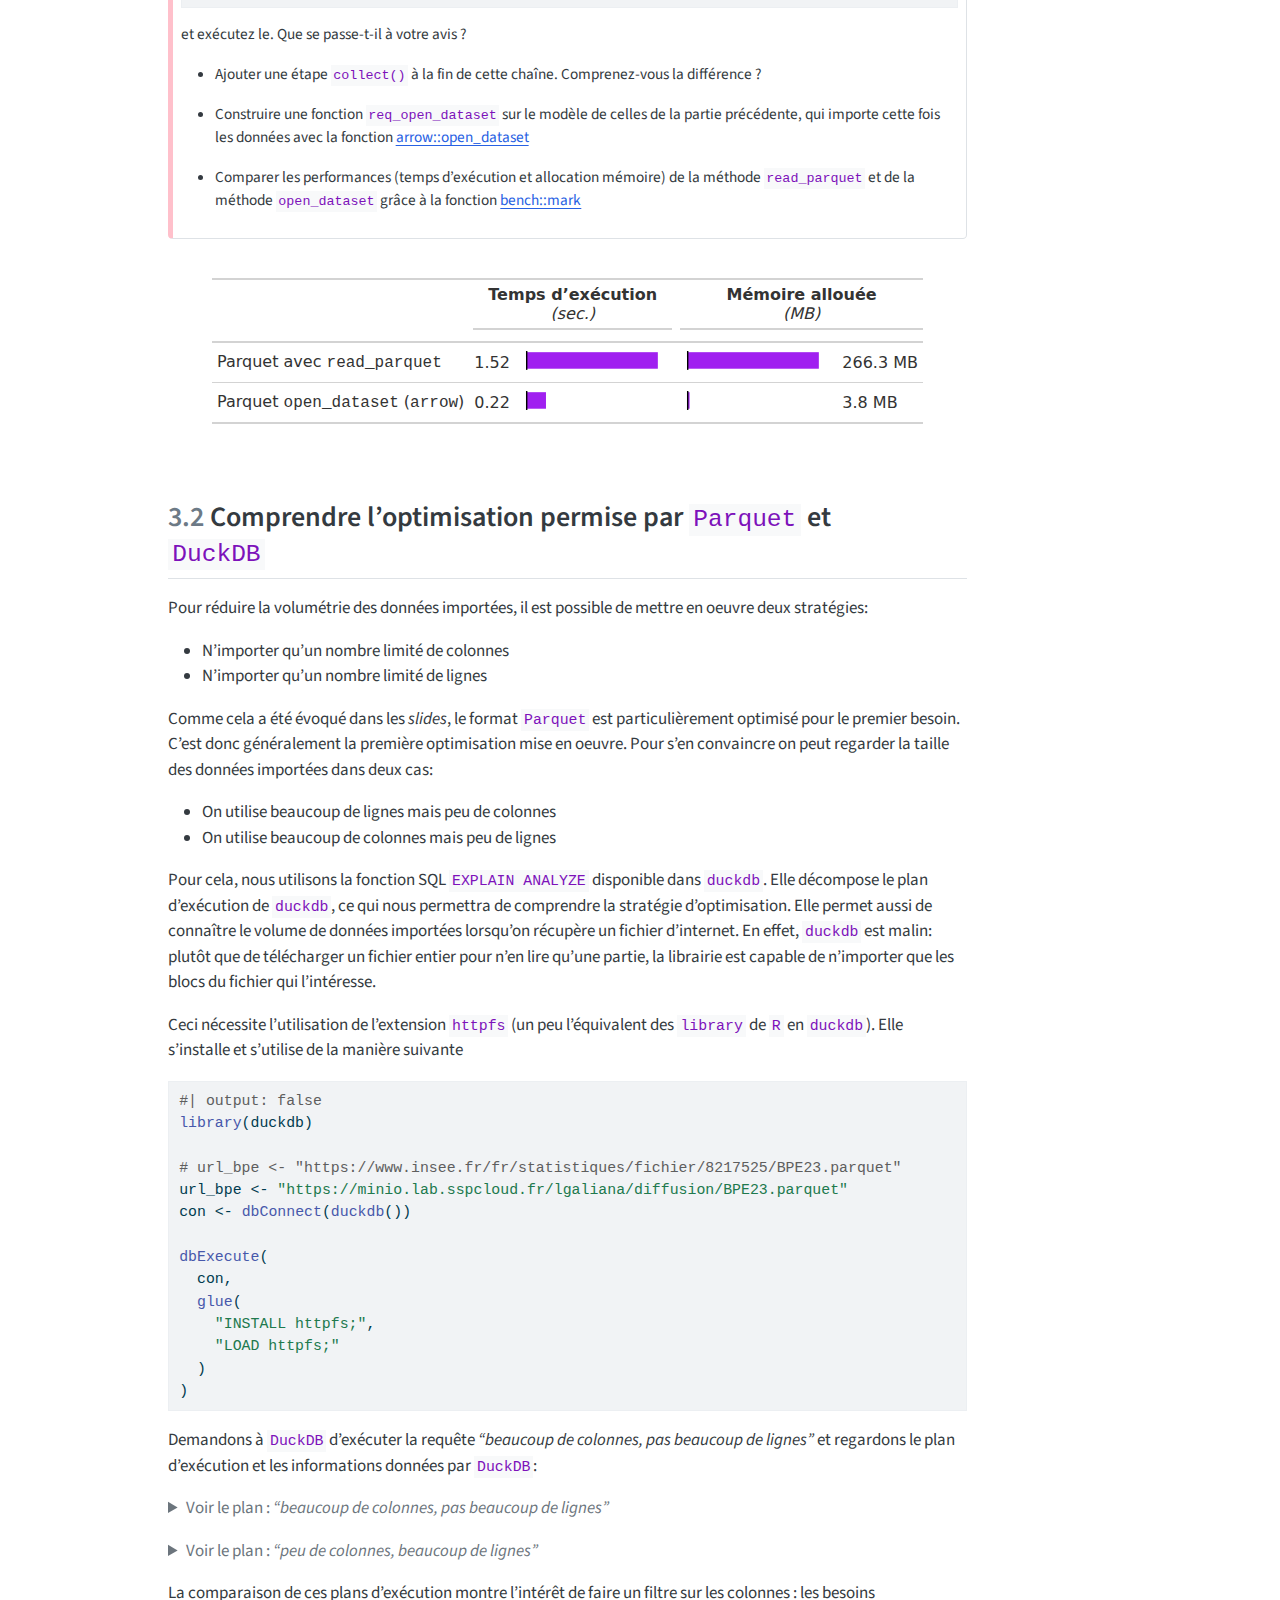
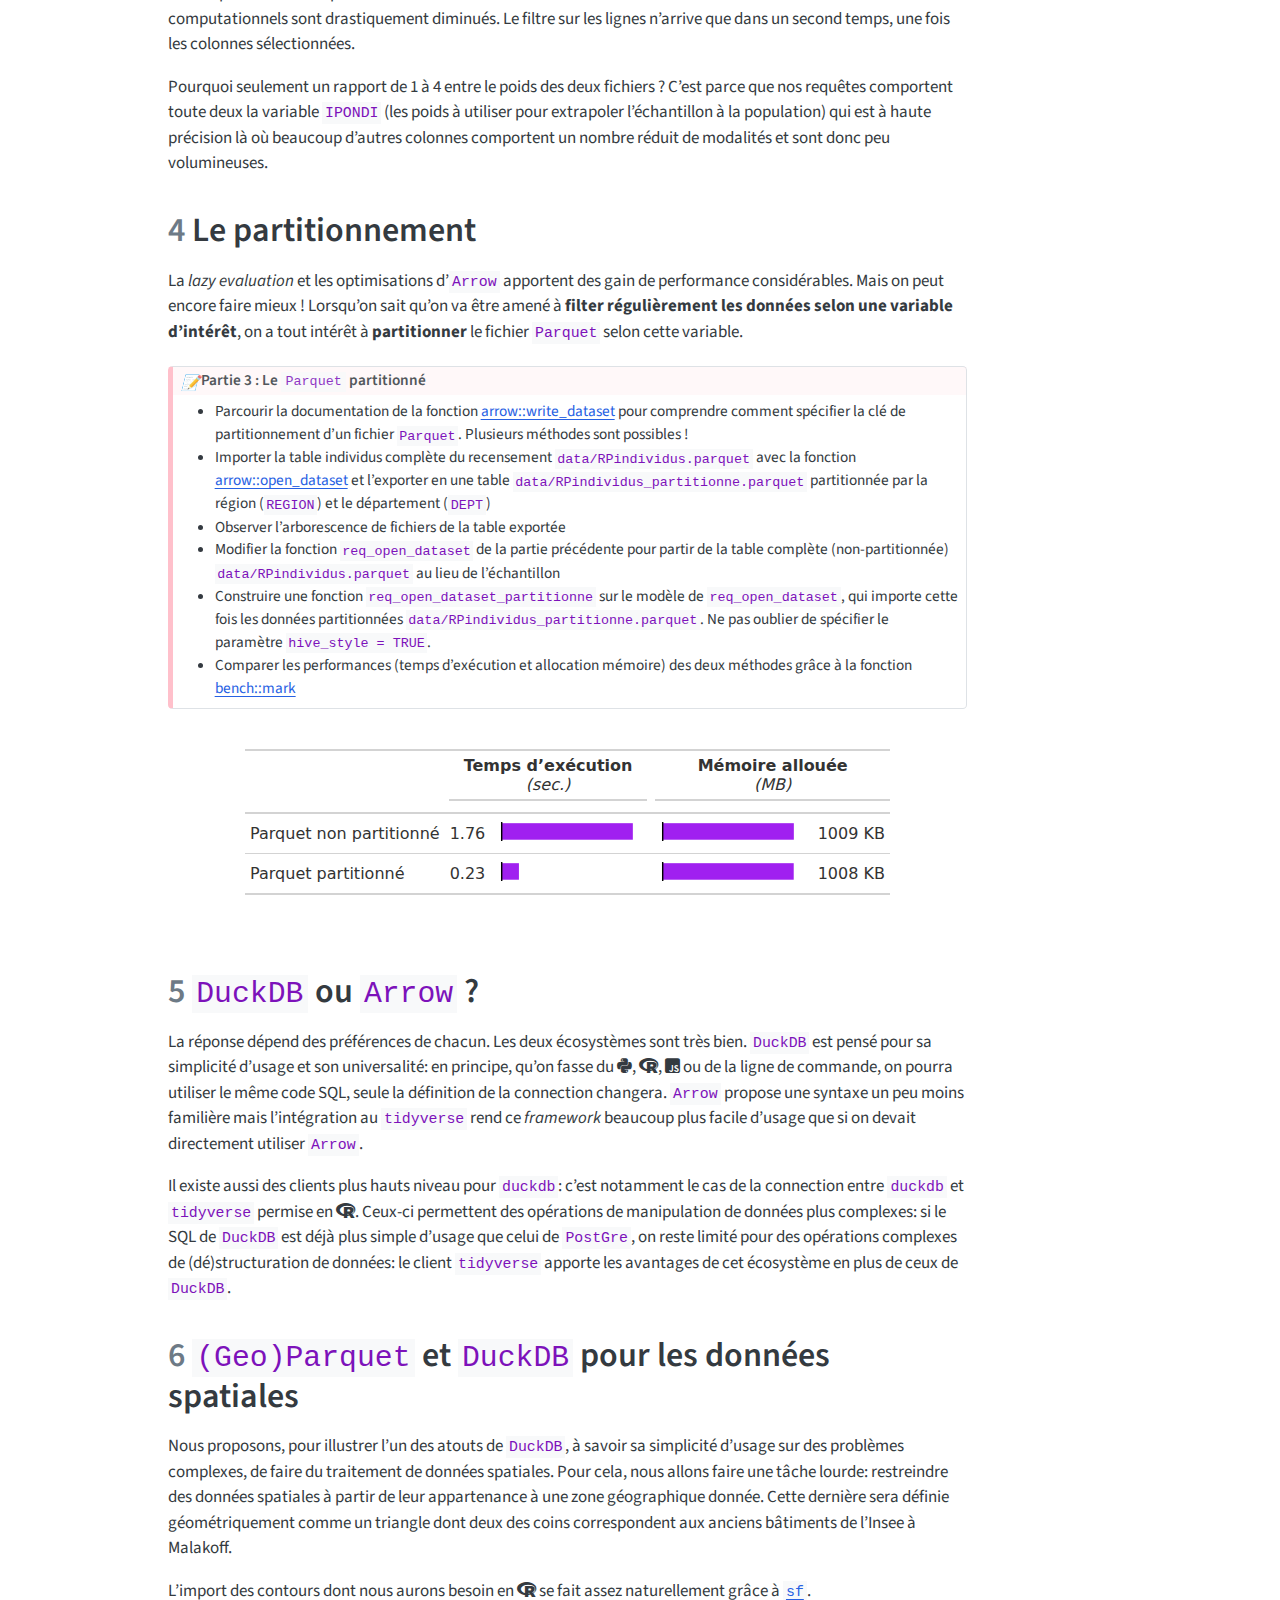
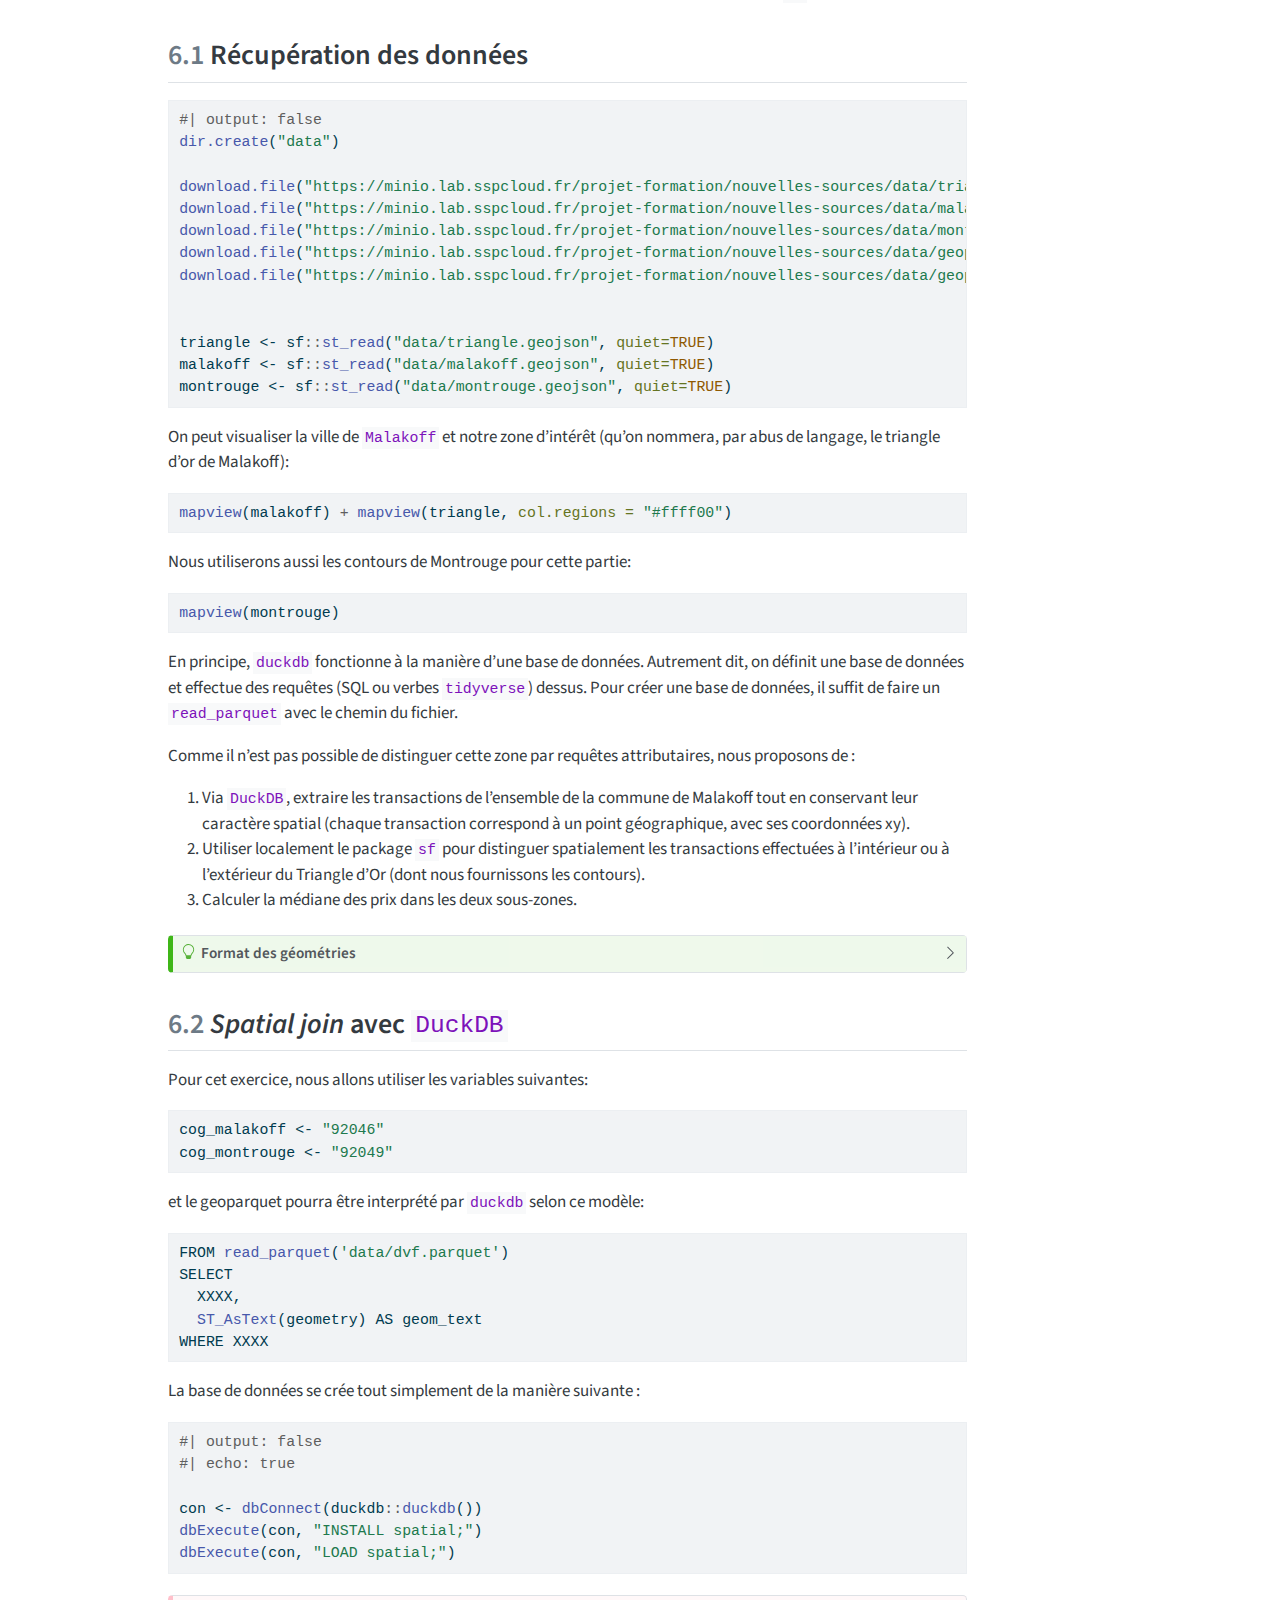
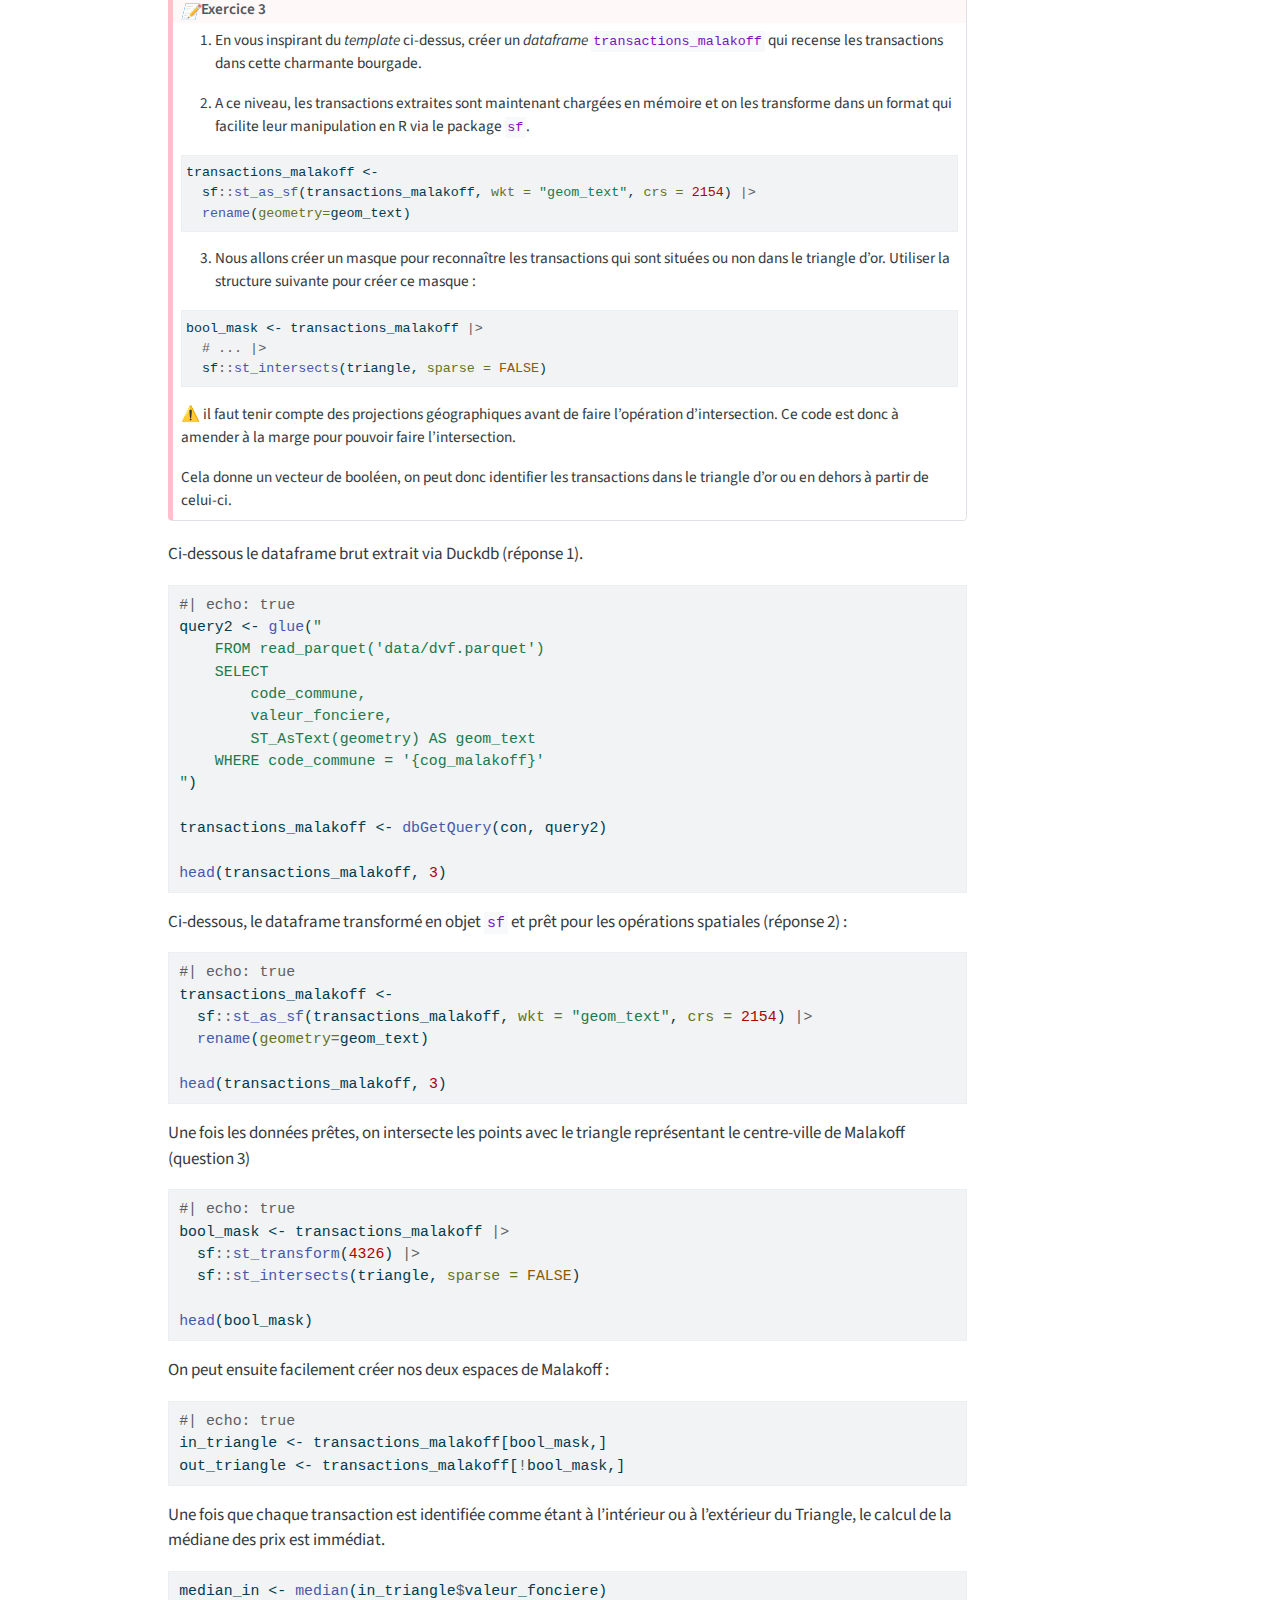
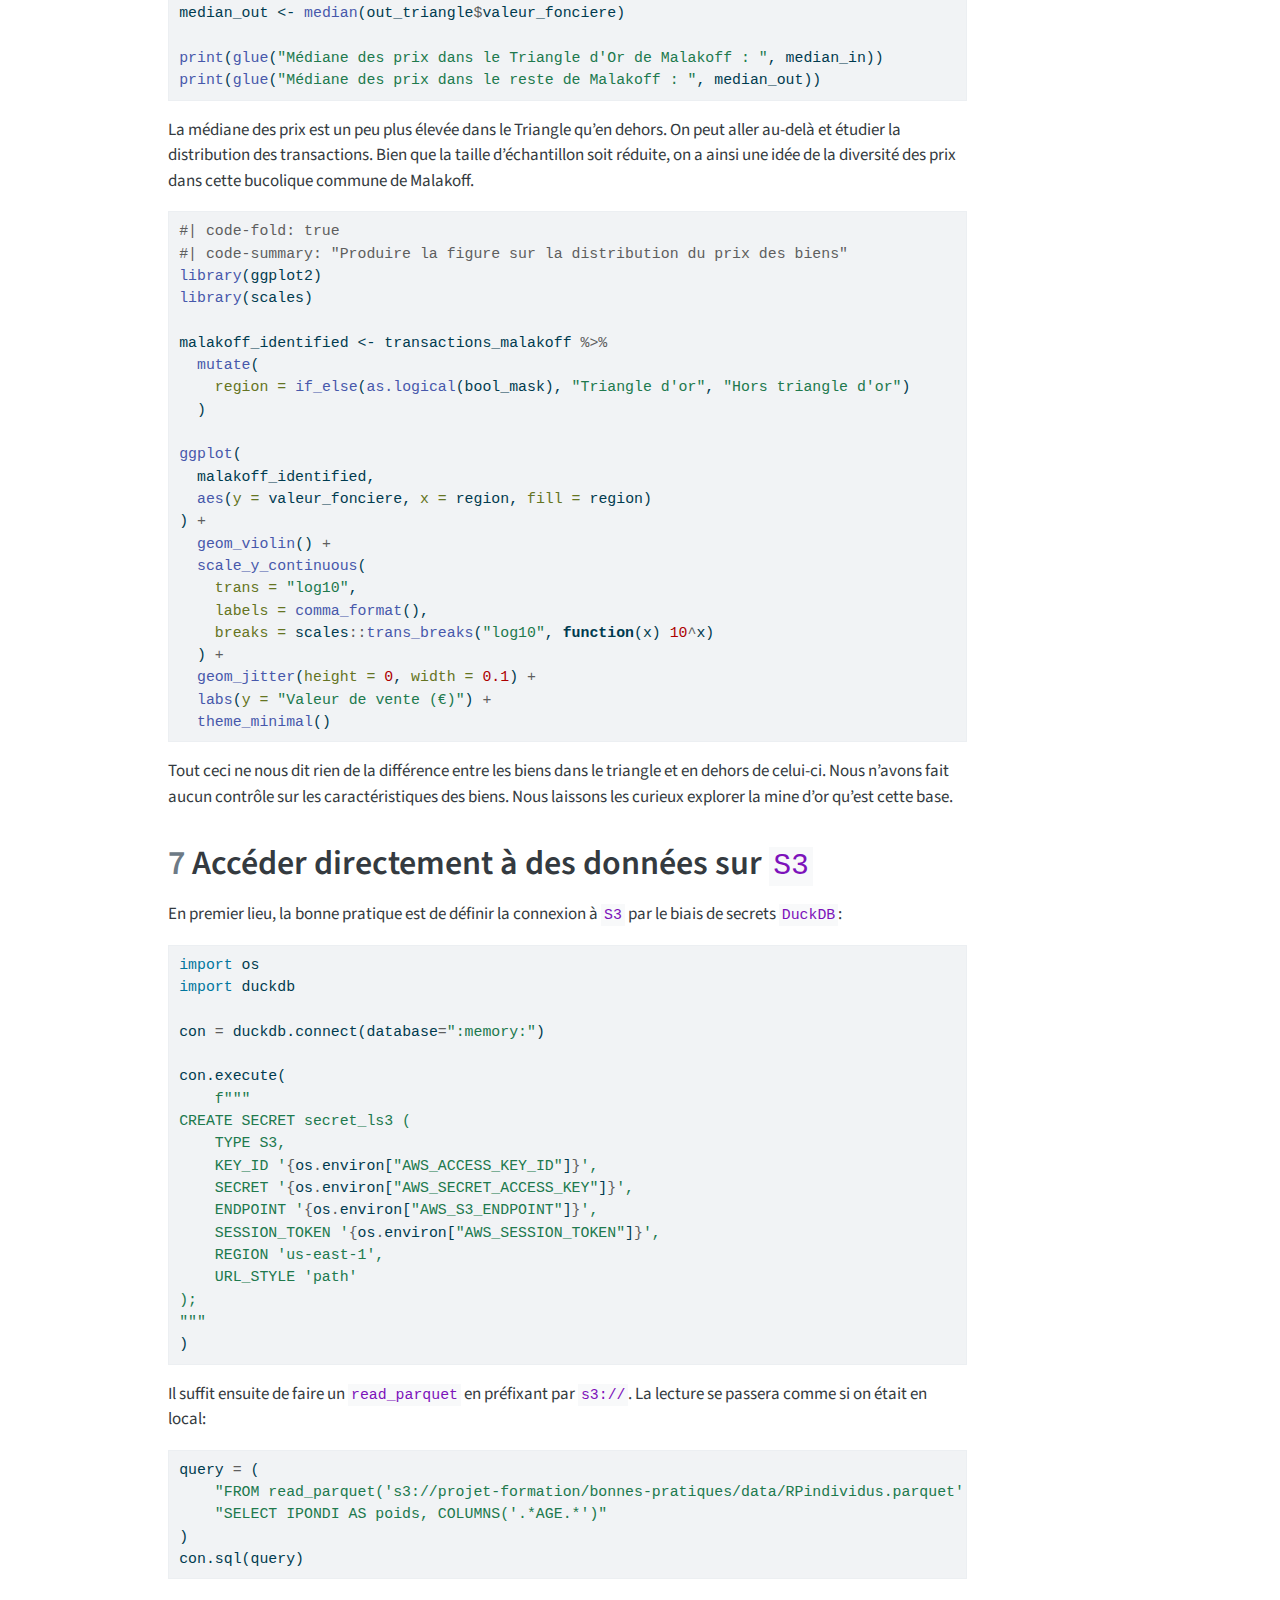
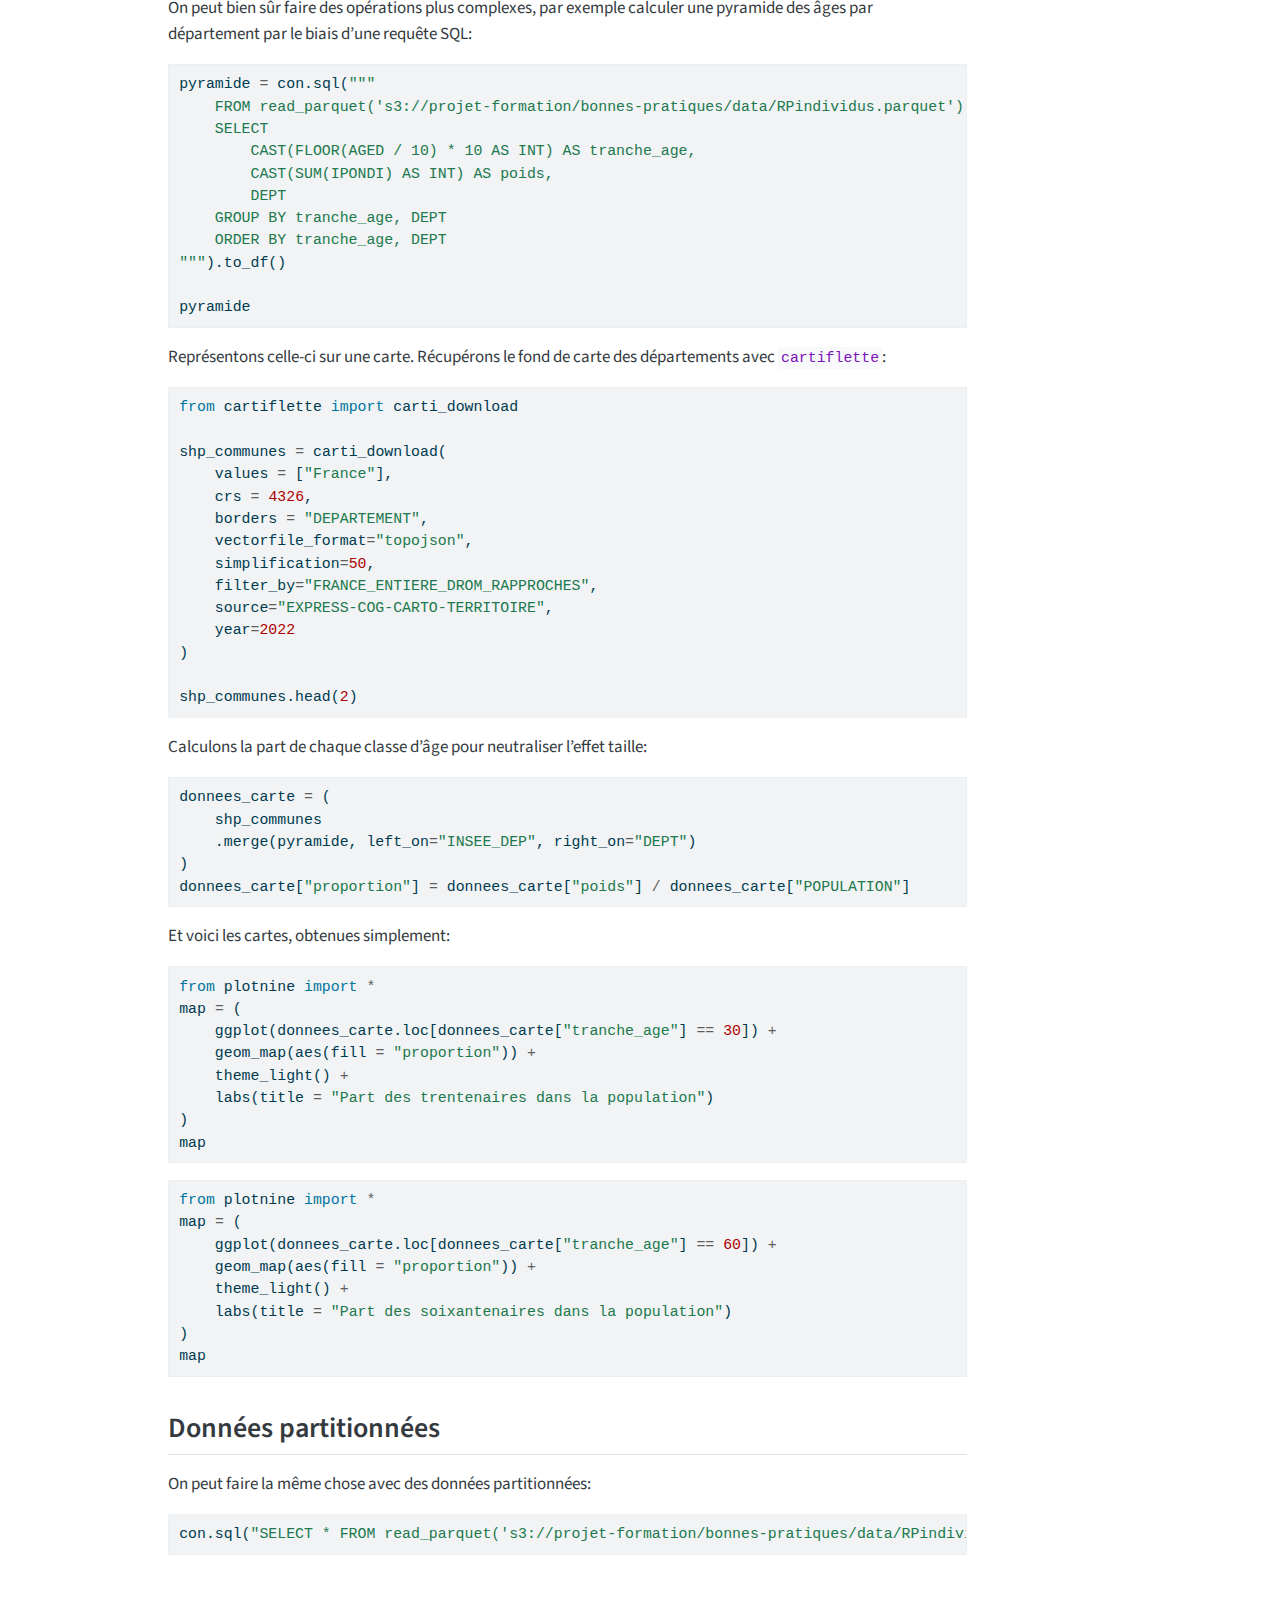
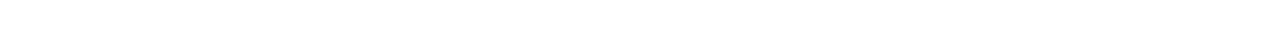
==== commit 6dc4d04a: "Built site for gh-pages" ====
--- a/index.html
+++ b/index.html
@@ -7,7 +7,7 @@
 <meta name="viewport" content="width=device-width, initial-scale=1.0, user-scalable=yes">
 
 <meta name="author" content="Lino Galiana">
-<meta name="description" content="XXXXX">
+<meta name="description" content="Le format Parquet est un format de données connaissant une popularité importante du fait de ses caractéristiques techniques (orientation colonne, compression, interopérabilité…), de sa nature open source et du riche écosystème associé dont les frameworks les plus proéminents sont Arrow et DuckDB. A ces nombreux avantages s’ajoutent une intégration native aux infrastructures cloud basées sur S3, des extensions nombreuses pour traiter des données complexes comme les données géographiques ou, plus récemment, le portage en WASM de DuckDB permettant de construire des applications réactives impliquant des transformations de données directement depuis le navigateur.">
 
 <title>Atelier pour découvrir la récupération de données via avec le format Parquet – Atelier du SSPHub</title>
 <style>
@@ -204,7 +204,7 @@
 
 <div>
   <div class="description">
-    <p>XXXXX</p>
+    <p>Le format <code>Parquet</code> est un format de données connaissant une popularité importante du fait de ses caractéristiques techniques (orientation colonne, compression, interopérabilité…), de sa nature <em>open source</em> et du riche écosystème associé dont les frameworks les plus proéminents sont <code>Arrow</code> et <code>DuckDB</code>. A ces nombreux avantages s’ajoutent une intégration native aux infrastructures <em>cloud</em> basées sur <code>S3</code>, des extensions nombreuses pour traiter des données complexes comme les données géographiques ou, plus récemment, le portage en WASM de <code>DuckDB</code> permettant de construire des applications réactives impliquant des transformations de données directement depuis le navigateur.</p>
   </div>
 </div>
 
@@ -233,17 +233,17 @@
 </header>
 
 
-<p><a href="https://datalab.sspcloud.fr/launcher/ide/rstudio?name=Atelier%20Parquet%20SSPHub&amp;shared=false&amp;version=2.2.6&amp;persistence.size=«19Gi»&amp;init.personalInit=«https%3A%2F%2Fraw.githubusercontent.com%2FSSPHub%2Fssphub-ateliers-parquet%2Frefs%2Fheads%2Fmain%2Finit_r.sh»&amp;networking.user.enabled=true&amp;autoLaunch=true" target="_blank" rel="noopener"><img src="https://img.shields.io/badge/SSP%20Cloud-Ouvrir_dans_RStudio-blue?logo=r&amp;logoColor=blue" alt="Onyxia"></a> <a href="https://github.com/InseeFrLab/ssphub-ateliers/tree/main/R" target="_blank" rel="noopener" data-original-href="https://github.com/InseeFrLab/ssphub-ateliers/tree/main/R"><img src="https://custom-icon-badges.demolab.com/badge/download--r--script-black.svg?logo=download-cloud&amp;logoSource=feather" alt="Onyxia"></a><br> <a href="https://datalab.sspcloud.fr/launcher/ide/vscode-python?name=SSPHub-Atelier-Parquet&amp;shared=false&amp;version=2.2.12&amp;init.personalInit=«https%3A%2F%2Fgithub.com%2FSSPHub%2Fssphub-ateliers-parquet%2Fblob%2Fmain%2Finit_python.sh»&amp;networking.user.enabled=true&amp;autoLaunch=true" target="_blank" rel="noopener" data-original-href="https://datalab.sspcloud.fr/launcher/ide/vscode-python?name=SSPHub-Atelier-Parquet&amp;shared=false&amp;version=2.2.12&amp;init.personalInit=«https%3A%2F%2Fgithub.com%2FSSPHub%2Fssphub-ateliers-parquet%2Fblob%2Fmain%2Finit_python.sh»&amp;networking.user.enabled=true&amp;autoLaunch=true"><img src="https://custom-icon-badges.demolab.com/badge/SSP%20Cloud-Lancer_avec_VSCode-blue?logo=vsc&amp;logoColor=white" alt="Onyxia"></a> <a href="https://github.com/SSPHub/ssphub-ateliers-parquet/blob/main/python/_s3.qmd" target="_blank" rel="noopener" data-original-href="https://github.com/SSPHub/ssphub-ateliers-parquet/blob/main/python/_s3.qmdb"><img src="https://custom-icon-badges.demolab.com/badge/download--notebook-black.svg?logo=download-cloud&amp;logoSource=feather" alt="Onyxia"></a><br></p>
+<p><a href="https://datalab.sspcloud.fr/launcher/ide/rstudio?name=Atelier%20Parquet%20SSPHub&amp;shared=false&amp;version=2.2.6&amp;persistence.size=«19Gi»&amp;init.personalInit=«https%3A%2F%2Fraw.githubusercontent.com%2FSSPHub%2Fssphub-ateliers-parquet%2Frefs%2Fheads%2Fmain%2Finit_r.sh»&amp;networking.user.enabled=true&amp;autoLaunch=true" target="_blank" rel="noopener"><img src="https://img.shields.io/badge/SSP%20Cloud-Ouvrir_dans_RStudio-blue?logo=r&amp;logoColor=blue" alt="Onyxia"></a> <a href="https://github.com/InseeFrLab/ssphub-ateliers/tree/main/R" target="_blank" rel="noopener" data-original-href="https://github.com/InseeFrLab/ssphub-ateliers/tree/main/R"><img src="https://custom-icon-badges.demolab.com/badge/download--r--script-black.svg?logo=download-cloud&amp;logoSource=feather" alt="Onyxia"></a><br> <a href="https://datalab.sspcloud.fr/launcher/ide/vscode-python?name=SSPHub-Atelier-Parquet&amp;shared=false&amp;version=2.2.12&amp;init.personalInit=«https%3A%2F%2Fraw.githubusercontent.com%2FSSPHub%2Fssphub-ateliers-parquet%2Frefs%2Fheads%2Fmain%2Finit_python.sh»&amp;networking.user.enabled=true&amp;autoLaunch=true" target="_blank" rel="noopener" data-original-href="https://datalab.sspcloud.fr/launcher/ide/vscode-python?name=SSPHub-Atelier-Parquet&amp;shared=false&amp;version=2.2.12&amp;init.personalInit=«https%3A%2F%2Fraw.githubusercontent.com%2FSSPHub%2Fssphub-ateliers-parquet%2Frefs%2Fheads%2Fmain%2Finit_python.sh»&amp;networking.user.enabled=true&amp;autoLaunch=true"><img src="https://custom-icon-badges.demolab.com/badge/SSP%20Cloud-Lancer_avec_VSCode-blue?logo=vsc&amp;logoColor=white" alt="Onyxia"></a> <a href="https://github.com/SSPHub/ssphub-ateliers-parquet/blob/main/python/_s3.qmd" target="_blank" rel="noopener" data-original-href="https://github.com/SSPHub/ssphub-ateliers-parquet/blob/main/python/_s3.qmdb"><img src="https://custom-icon-badges.demolab.com/badge/download--notebook-black.svg?logo=download-cloud&amp;logoSource=feather" alt="Onyxia"></a><br></p>
 <details open="">
 <summary>
 <p>Afficher les <em>slides</em> associées</p>
 </summary>
 <div id="cb1" class="sourceCode">
 <pre class="sourceCode yaml code-with-copy"><code class="sourceCode yaml"></code><button title="Copy to Clipboard" class="code-copy-button"><i class="bi"></i></button><button title="Copier vers le presse-papier" class="code-copy-button"><i class="bi"></i></button></pre>
-<iframe class="sourceCode yaml code-with-copy" src="https://inseefrlab.github.io/ssphub-ateliers-slides/slides-data/index.html#/title-slide">
+<iframe class="sourceCode yaml code-with-copy" src="https://inseefrlab.github.io/ssphub-ateliers-slides/slides-data/parquet">
 </iframe>
 </div>
-<p><em><a href="https://inseefrlab.github.io/ssphub-ateliers-slides/slides-data/index.html#/title-slide" target="_blank">Cliquer ici</a> pour les afficher en plein écran.</em></p>
+<p><em><a href="https://inseefrlab.github.io/ssphub-ateliers-slides/slides-data/parquet" target="_blank">Cliquer ici</a> pour les afficher en plein écran.</em></p>
 </details>
 <details>
 <summary>
@@ -792,7 +792,7 @@
 <section id="accéder-directement-à-des-données-sur-s3" class="level1" data-number="7">
 <h1 data-number="7"><span class="header-section-number">7</span> Accéder directement à des données sur <code>S3</code></h1>
 <p>En premier lieu, la bonne pratique est de définir la connexion à <code>S3</code> par le biais de secrets <code>DuckDB</code>:</p>
-<div id="4c15aadc" class="cell" data-execution_count="1">
+<div id="661e802d" class="cell" data-execution_count="1">
 <div class="sourceCode cell-code" id="cb27"><pre class="sourceCode python code-with-copy"><code class="sourceCode python"><span id="cb27-1"><a href="#cb27-1" aria-hidden="true" tabindex="-1"></a><span class="im">import</span> os</span>
 <span id="cb27-2"><a href="#cb27-2" aria-hidden="true" tabindex="-1"></a><span class="im">import</span> duckdb </span>
 <span id="cb27-3"><a href="#cb27-3" aria-hidden="true" tabindex="-1"></a></span>
@@ -813,7 +813,7 @@
 <span id="cb27-18"><a href="#cb27-18" aria-hidden="true" tabindex="-1"></a>)</span></code><button title="Copier vers le presse-papier" class="code-copy-button"><i class="bi"></i></button></pre></div>
 </div>
 <p>Il suffit ensuite de faire un <code>read_parquet</code> en préfixant par <code>s3://</code>. La lecture se passera comme si on était en local:</p>
-<div id="c9154254" class="cell" data-execution_count="2">
+<div id="88ffd6bc" class="cell" data-execution_count="2">
 <div class="sourceCode cell-code" id="cb28"><pre class="sourceCode python code-with-copy"><code class="sourceCode python"><span id="cb28-1"><a href="#cb28-1" aria-hidden="true" tabindex="-1"></a>query <span class="op">=</span> (</span>
 <span id="cb28-2"><a href="#cb28-2" aria-hidden="true" tabindex="-1"></a>    <span class="st">"FROM read_parquet('s3://projet-formation/bonnes-pratiques/data/RPindividus.parquet') "</span></span>
 <span id="cb28-3"><a href="#cb28-3" aria-hidden="true" tabindex="-1"></a>    <span class="st">"SELECT IPONDI AS poids, COLUMNS('.*AGE.*')"</span></span>
@@ -821,7 +821,7 @@
 <span id="cb28-5"><a href="#cb28-5" aria-hidden="true" tabindex="-1"></a>con.sql(query)</span></code><button title="Copier vers le presse-papier" class="code-copy-button"><i class="bi"></i></button></pre></div>
 </div>
 <p>On peut bien sûr faire des opérations plus complexes, par exemple calculer une pyramide des âges par département par le biais d’une requête SQL:</p>
-<div id="e858afb0" class="cell" data-execution_count="3">
+<div id="b3225276" class="cell" data-execution_count="3">
 <div class="sourceCode cell-code" id="cb29"><pre class="sourceCode python code-with-copy"><code class="sourceCode python"><span id="cb29-1"><a href="#cb29-1" aria-hidden="true" tabindex="-1"></a>pyramide <span class="op">=</span> con.sql(<span class="st">"""</span></span>
 <span id="cb29-2"><a href="#cb29-2" aria-hidden="true" tabindex="-1"></a><span class="st">    FROM read_parquet('s3://projet-formation/bonnes-pratiques/data/RPindividus.parquet')</span></span>
 <span id="cb29-3"><a href="#cb29-3" aria-hidden="true" tabindex="-1"></a><span class="st">    SELECT </span></span>
@@ -835,7 +835,7 @@
 <span id="cb29-11"><a href="#cb29-11" aria-hidden="true" tabindex="-1"></a>pyramide</span></code><button title="Copier vers le presse-papier" class="code-copy-button"><i class="bi"></i></button></pre></div>
 </div>
 <p>Représentons celle-ci sur une carte. Récupérons le fond de carte des départements avec <code>cartiflette</code>:</p>
-<div id="40450065" class="cell" data-execution_count="4">
+<div id="448352b9" class="cell" data-execution_count="4">
 <div class="sourceCode cell-code" id="cb30"><pre class="sourceCode python code-with-copy"><code class="sourceCode python"><span id="cb30-1"><a href="#cb30-1" aria-hidden="true" tabindex="-1"></a><span class="im">from</span> cartiflette <span class="im">import</span> carti_download</span>
 <span id="cb30-2"><a href="#cb30-2" aria-hidden="true" tabindex="-1"></a></span>
 <span id="cb30-3"><a href="#cb30-3" aria-hidden="true" tabindex="-1"></a>shp_communes <span class="op">=</span> carti_download(</span>
@@ -852,7 +852,7 @@
 <span id="cb30-14"><a href="#cb30-14" aria-hidden="true" tabindex="-1"></a>shp_communes.head(<span class="dv">2</span>)</span></code><button title="Copier vers le presse-papier" class="code-copy-button"><i class="bi"></i></button></pre></div>
 </div>
 <p>Calculons la part de chaque classe d’âge pour neutraliser l’effet taille:</p>
-<div id="e1bdb1e7" class="cell" data-execution_count="5">
+<div id="b31de48e" class="cell" data-execution_count="5">
 <div class="sourceCode cell-code" id="cb31"><pre class="sourceCode python code-with-copy"><code class="sourceCode python"><span id="cb31-1"><a href="#cb31-1" aria-hidden="true" tabindex="-1"></a>donnees_carte <span class="op">=</span> (</span>
 <span id="cb31-2"><a href="#cb31-2" aria-hidden="true" tabindex="-1"></a>    shp_communes</span>
 <span id="cb31-3"><a href="#cb31-3" aria-hidden="true" tabindex="-1"></a>    .merge(pyramide, left_on<span class="op">=</span><span class="st">"INSEE_DEP"</span>, right_on<span class="op">=</span><span class="st">"DEPT"</span>)</span>
@@ -860,7 +860,7 @@
 <span id="cb31-5"><a href="#cb31-5" aria-hidden="true" tabindex="-1"></a>donnees_carte[<span class="st">"proportion"</span>] <span class="op">=</span> donnees_carte[<span class="st">"poids"</span>] <span class="op">/</span> donnees_carte[<span class="st">"POPULATION"</span>]</span></code><button title="Copier vers le presse-papier" class="code-copy-button"><i class="bi"></i></button></pre></div>
 </div>
 <p>Et voici les cartes, obtenues simplement:</p>
-<div id="859e642d" class="cell" data-execution_count="6">
+<div id="2013b63b" class="cell" data-execution_count="6">
 <div class="sourceCode cell-code" id="cb32"><pre class="sourceCode python code-with-copy"><code class="sourceCode python"><span id="cb32-1"><a href="#cb32-1" aria-hidden="true" tabindex="-1"></a><span class="im">from</span> plotnine <span class="im">import</span> <span class="op">*</span></span>
 <span id="cb32-2"><a href="#cb32-2" aria-hidden="true" tabindex="-1"></a><span class="bu">map</span> <span class="op">=</span> (</span>
 <span id="cb32-3"><a href="#cb32-3" aria-hidden="true" tabindex="-1"></a>    ggplot(donnees_carte.loc[donnees_carte[<span class="st">"tranche_age"</span>] <span class="op">==</span> <span class="dv">30</span>]) <span class="op">+</span></span>
@@ -870,7 +870,7 @@
 <span id="cb32-7"><a href="#cb32-7" aria-hidden="true" tabindex="-1"></a>)</span>
 <span id="cb32-8"><a href="#cb32-8" aria-hidden="true" tabindex="-1"></a><span class="bu">map</span></span></code><button title="Copier vers le presse-papier" class="code-copy-button"><i class="bi"></i></button></pre></div>
 </div>
-<div id="f8a32f9d" class="cell" data-execution_count="7">
+<div id="187e9b98" class="cell" data-execution_count="7">
 <div class="sourceCode cell-code" id="cb33"><pre class="sourceCode python code-with-copy"><code class="sourceCode python"><span id="cb33-1"><a href="#cb33-1" aria-hidden="true" tabindex="-1"></a><span class="im">from</span> plotnine <span class="im">import</span> <span class="op">*</span></span>
 <span id="cb33-2"><a href="#cb33-2" aria-hidden="true" tabindex="-1"></a><span class="bu">map</span> <span class="op">=</span> (</span>
 <span id="cb33-3"><a href="#cb33-3" aria-hidden="true" tabindex="-1"></a>    ggplot(donnees_carte.loc[donnees_carte[<span class="st">"tranche_age"</span>] <span class="op">==</span> <span class="dv">60</span>]) <span class="op">+</span></span>
@@ -883,7 +883,7 @@
 <section id="données-partitionnées" class="level2 unnumbered">
 <h2 class="unnumbered anchored" data-anchor-id="données-partitionnées">Données partitionnées</h2>
 <p>On peut faire la même chose avec des données partitionnées:</p>
-<div id="938869e9" class="cell" data-execution_count="8">
+<div id="26a9779c" class="cell" data-execution_count="8">
 <div class="sourceCode cell-code" id="cb34"><pre class="sourceCode python code-with-copy"><code class="sourceCode python"><span id="cb34-1"><a href="#cb34-1" aria-hidden="true" tabindex="-1"></a>con.sql(<span class="st">"SELECT * FROM read_parquet('s3://projet-formation/bonnes-pratiques/data/RPindividus/**/*.parquet', hive_partitioning = true) WHERE DEPT IN (11, 31, 34)"</span>)</span></code><button title="Copier vers le presse-papier" class="code-copy-button"><i class="bi"></i></button></pre></div>
 </div>
 
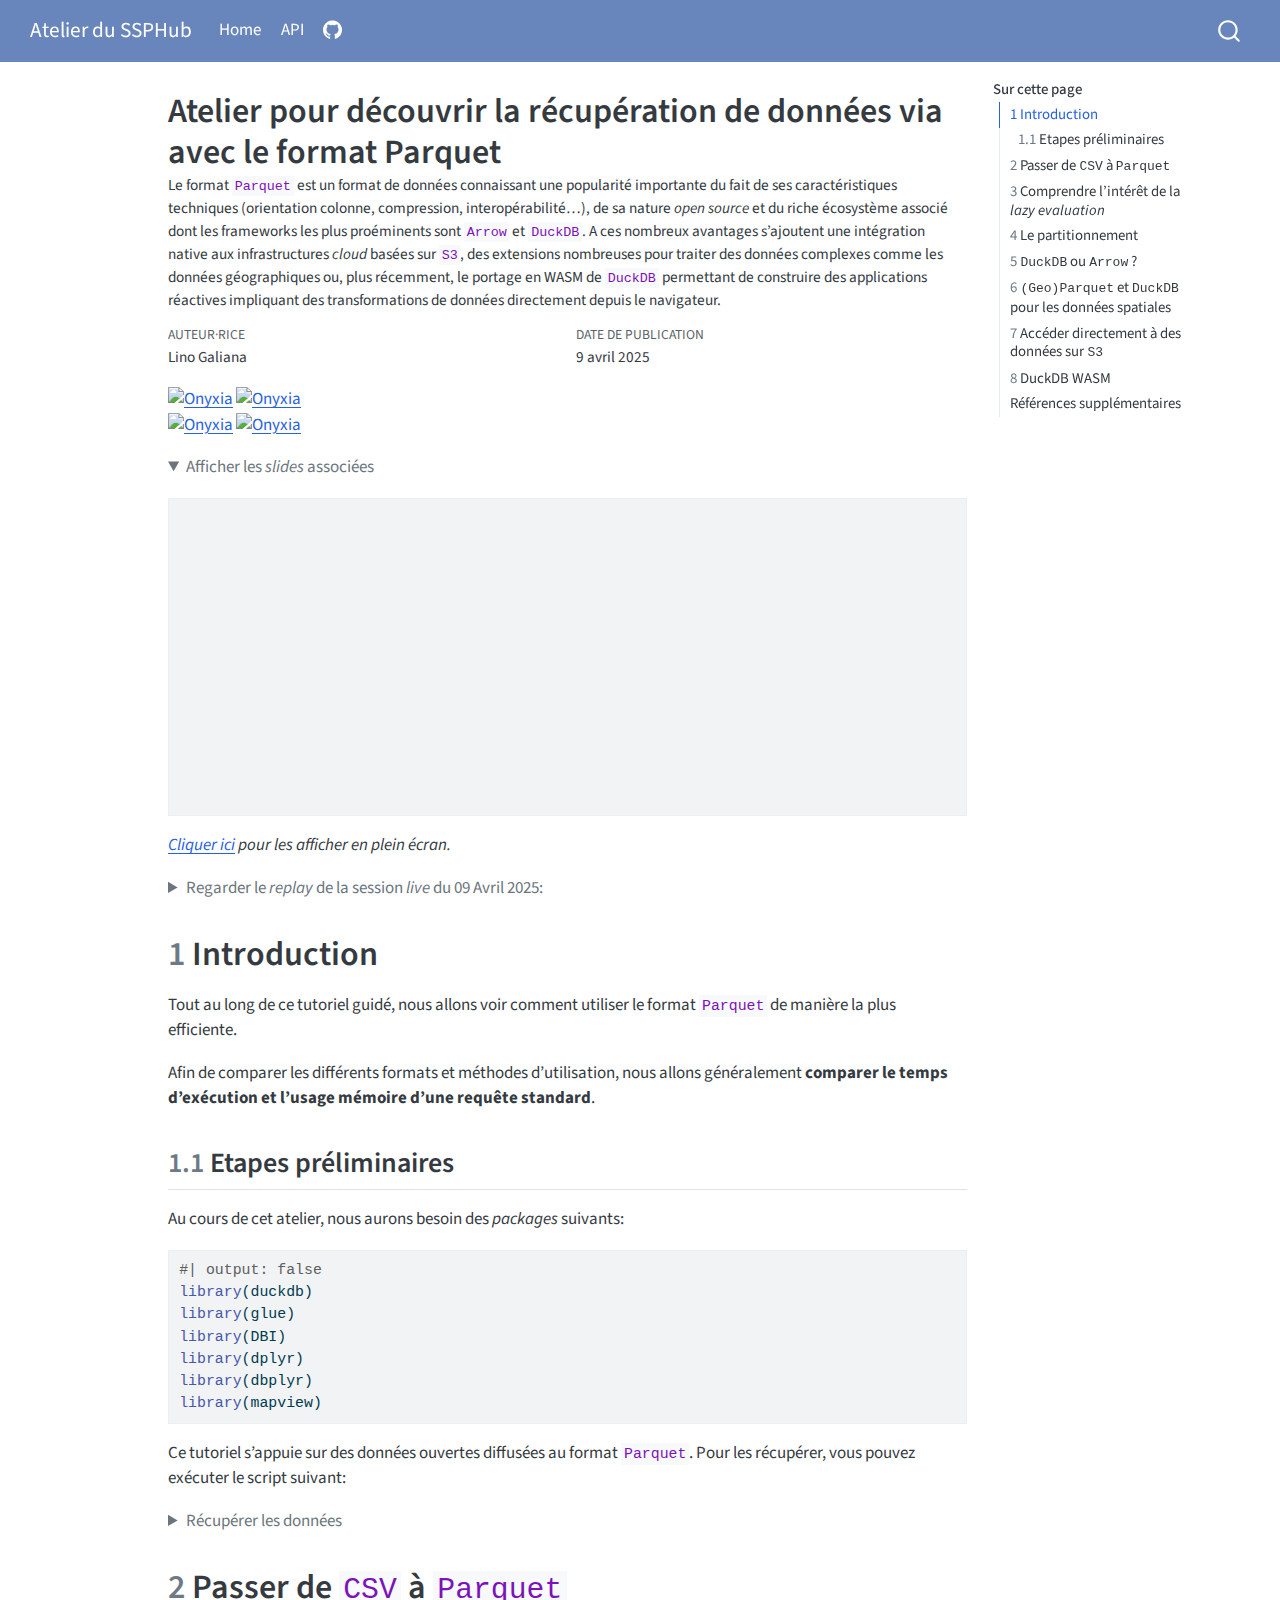
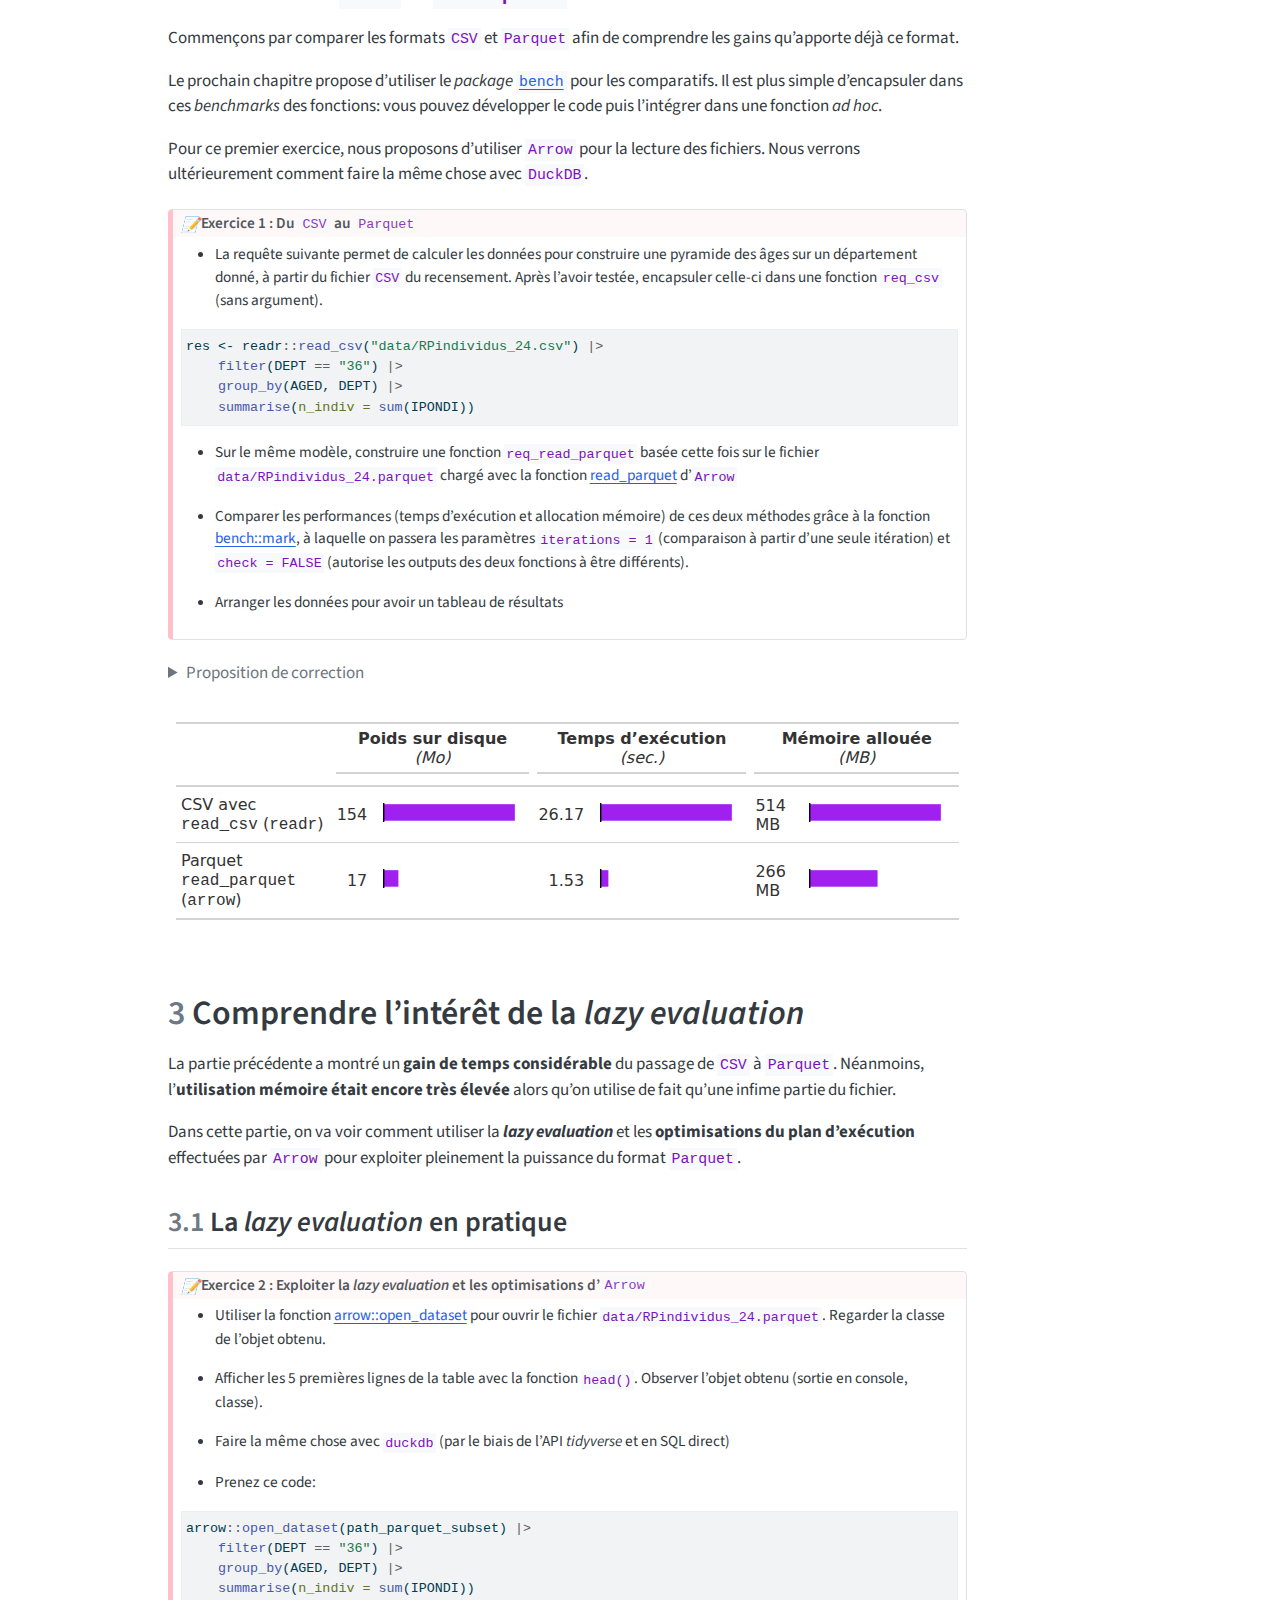
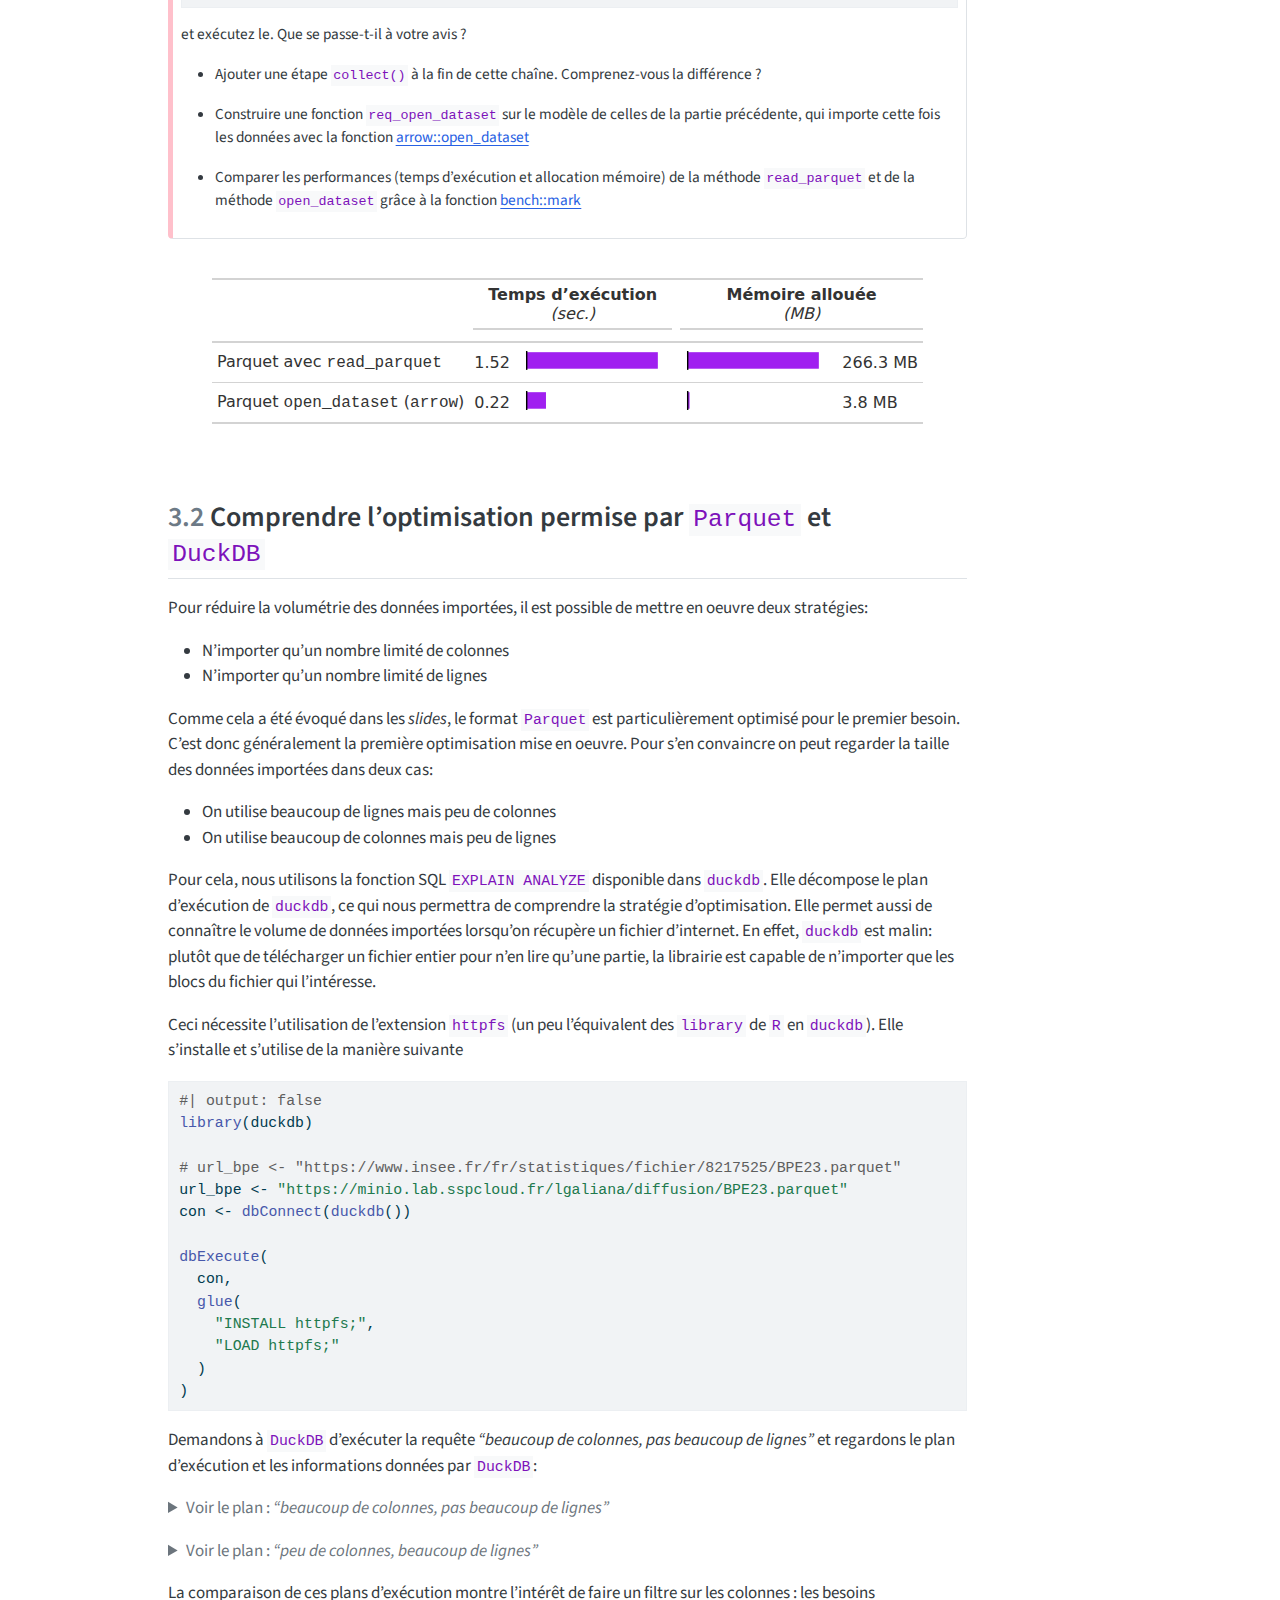
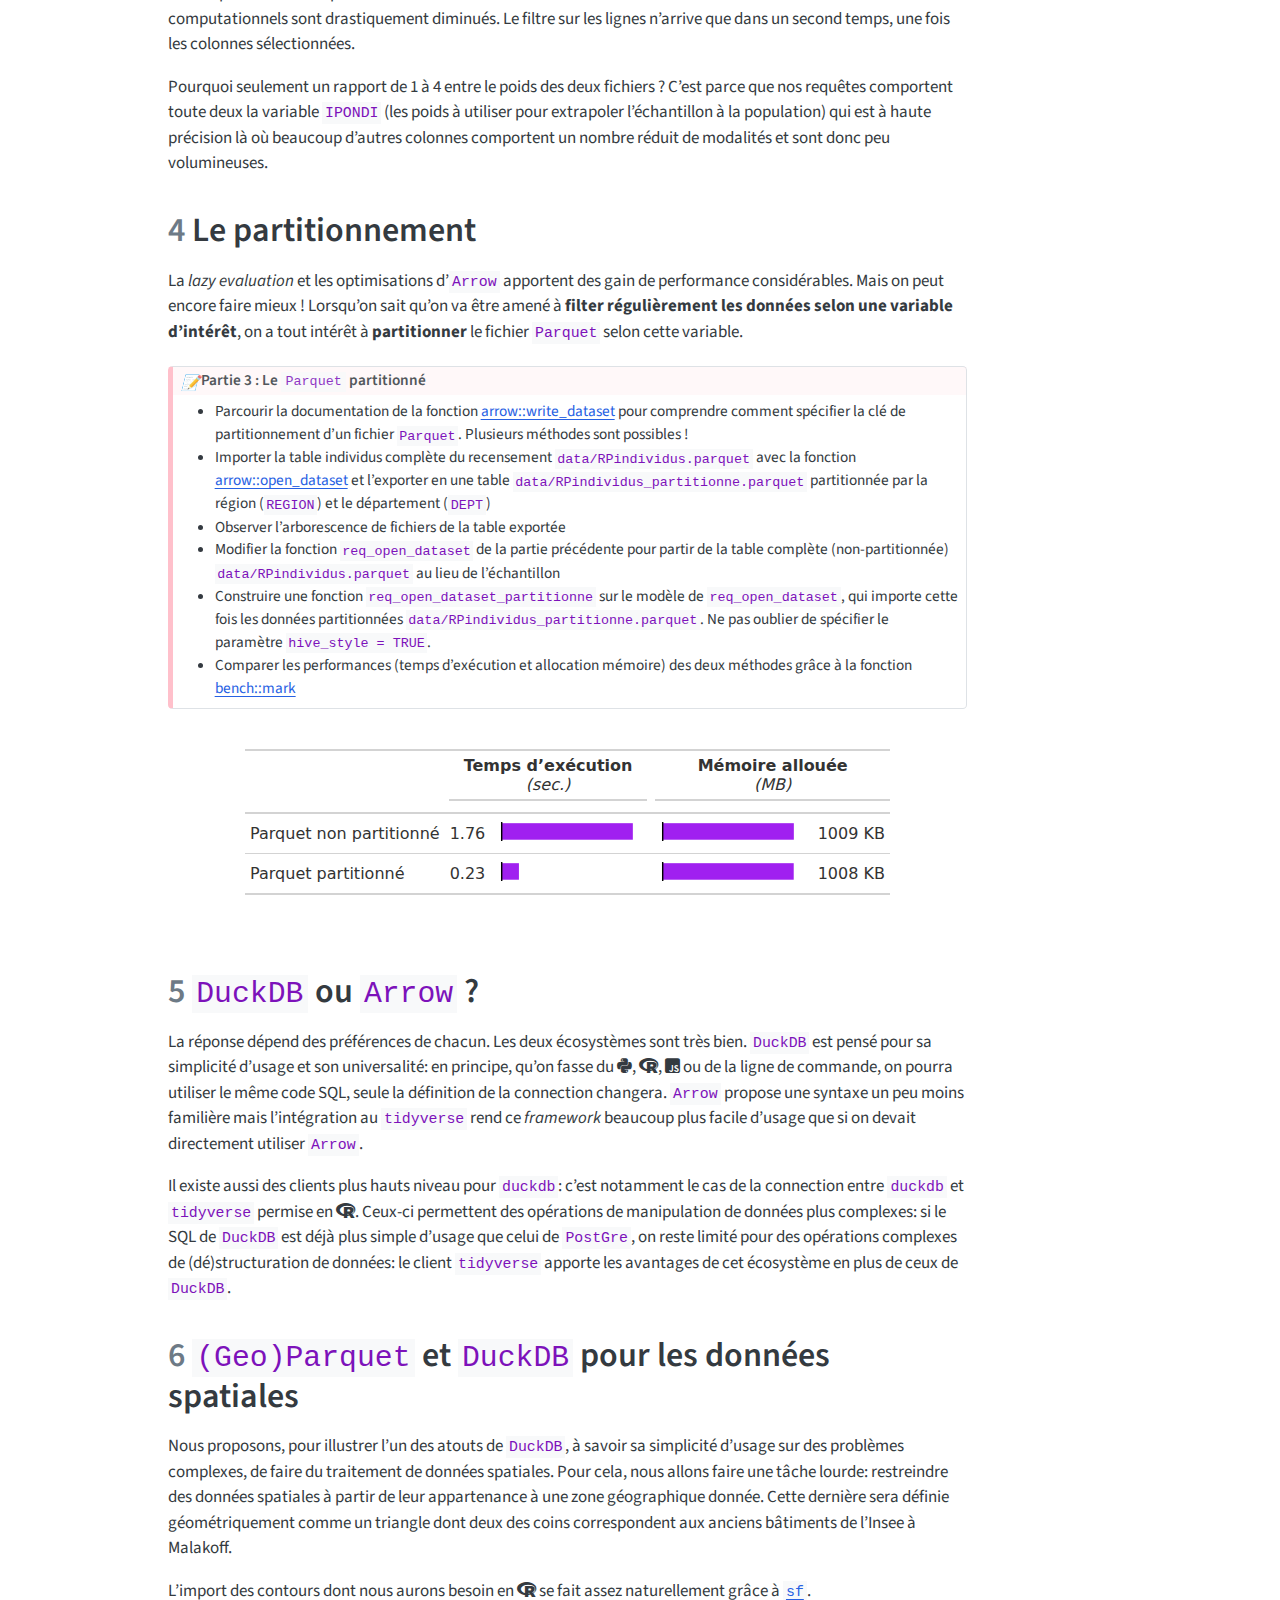
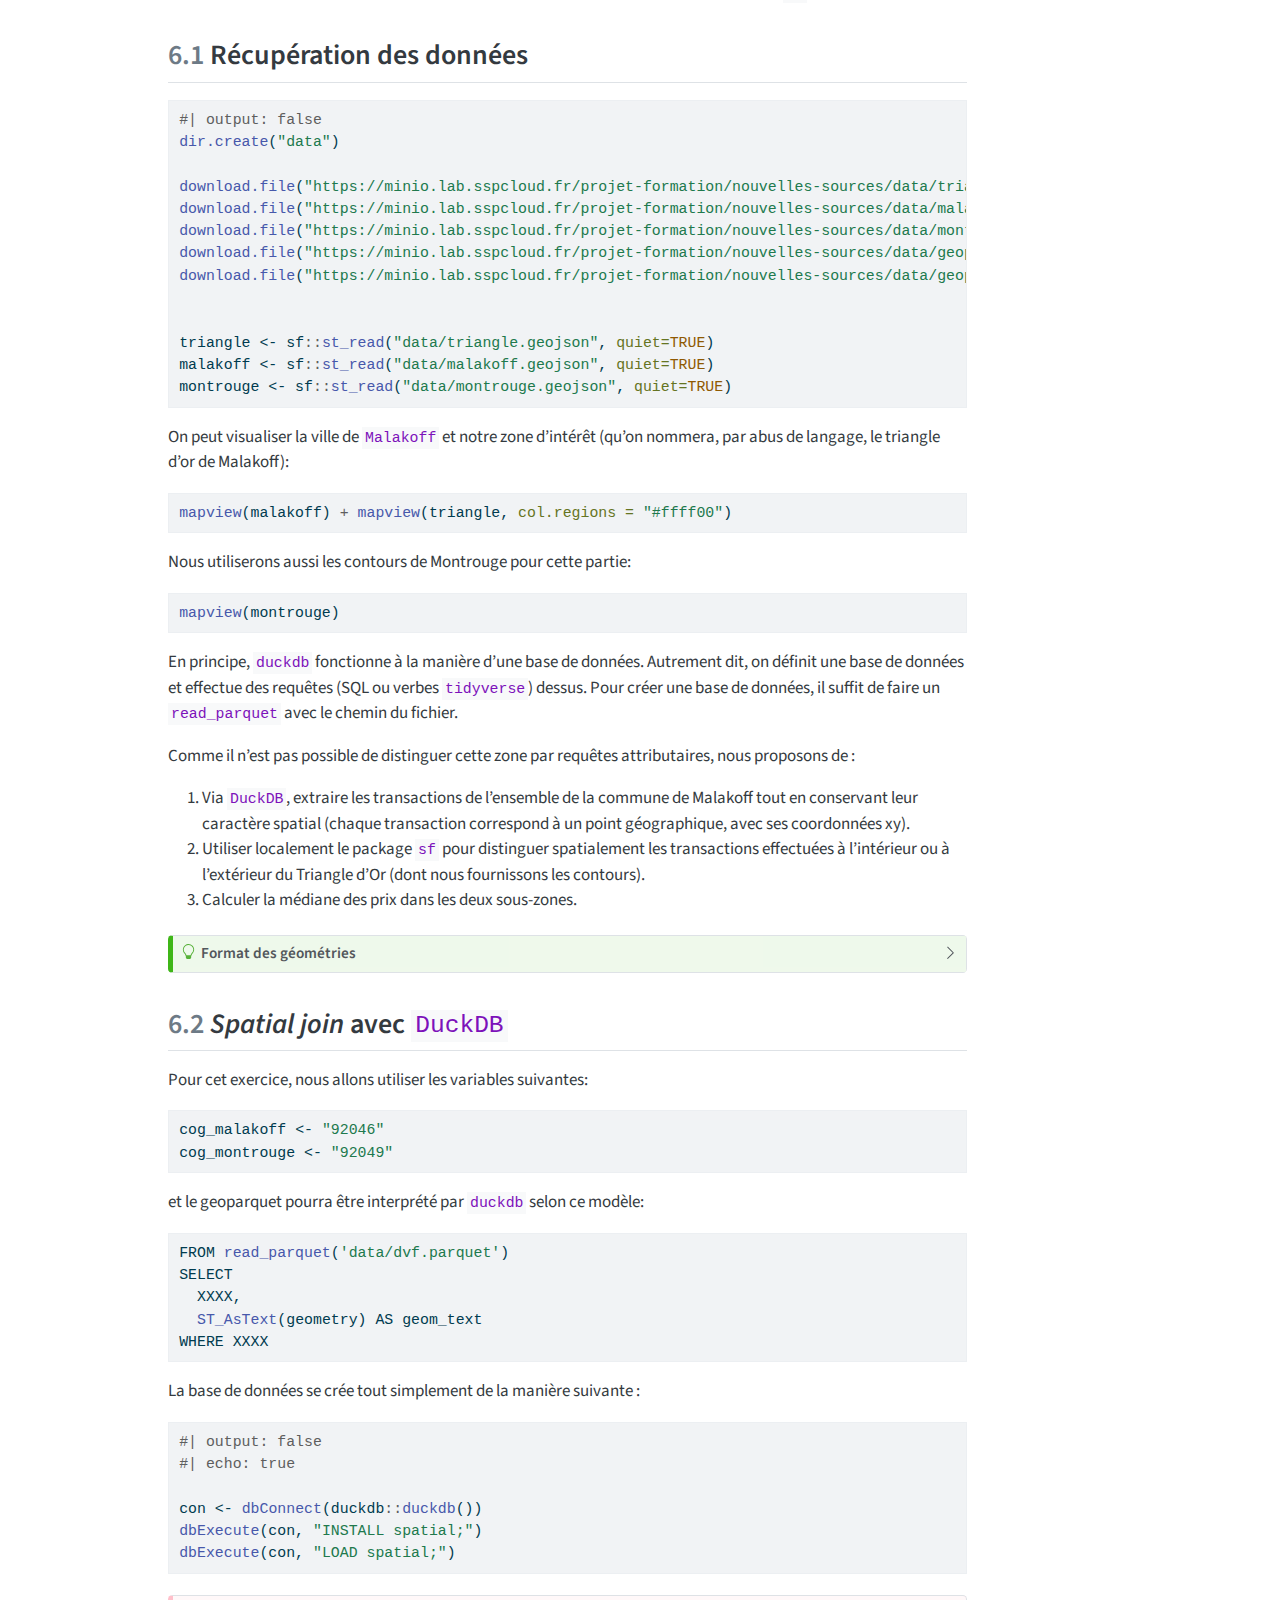
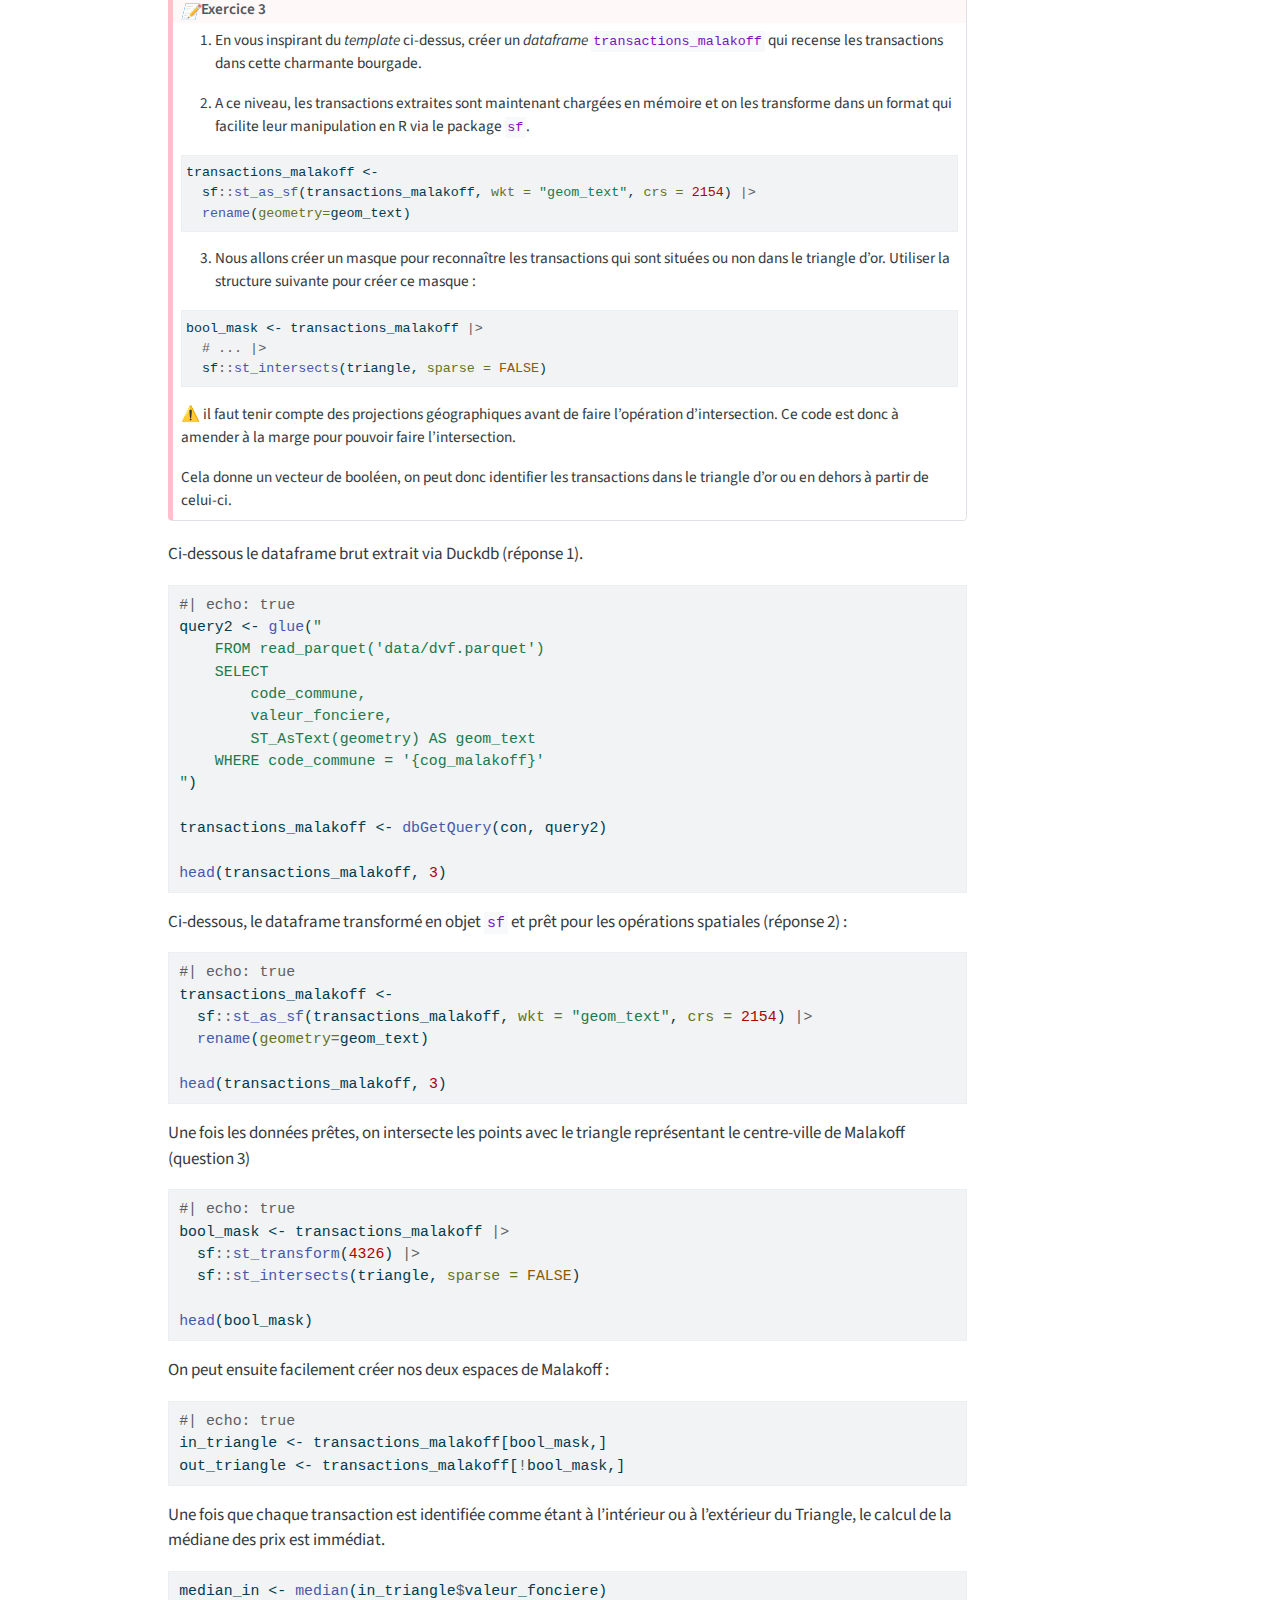
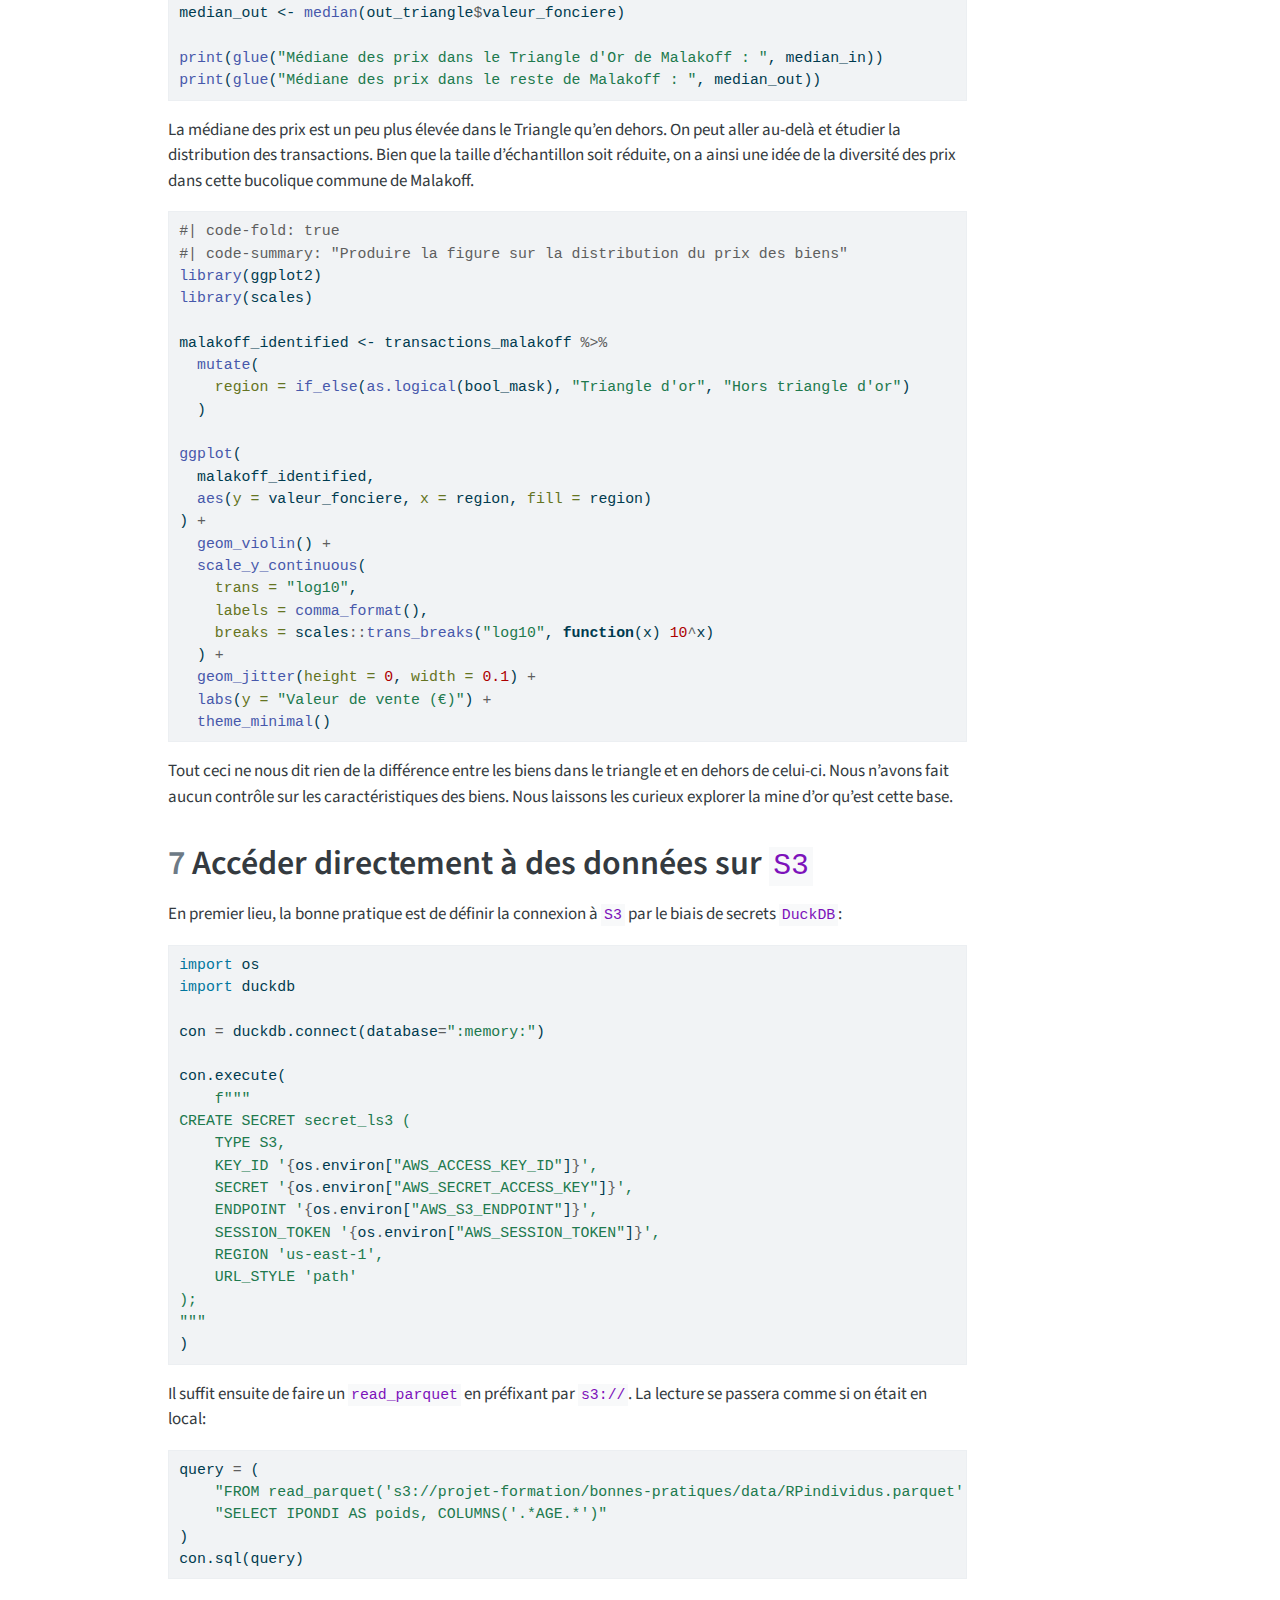
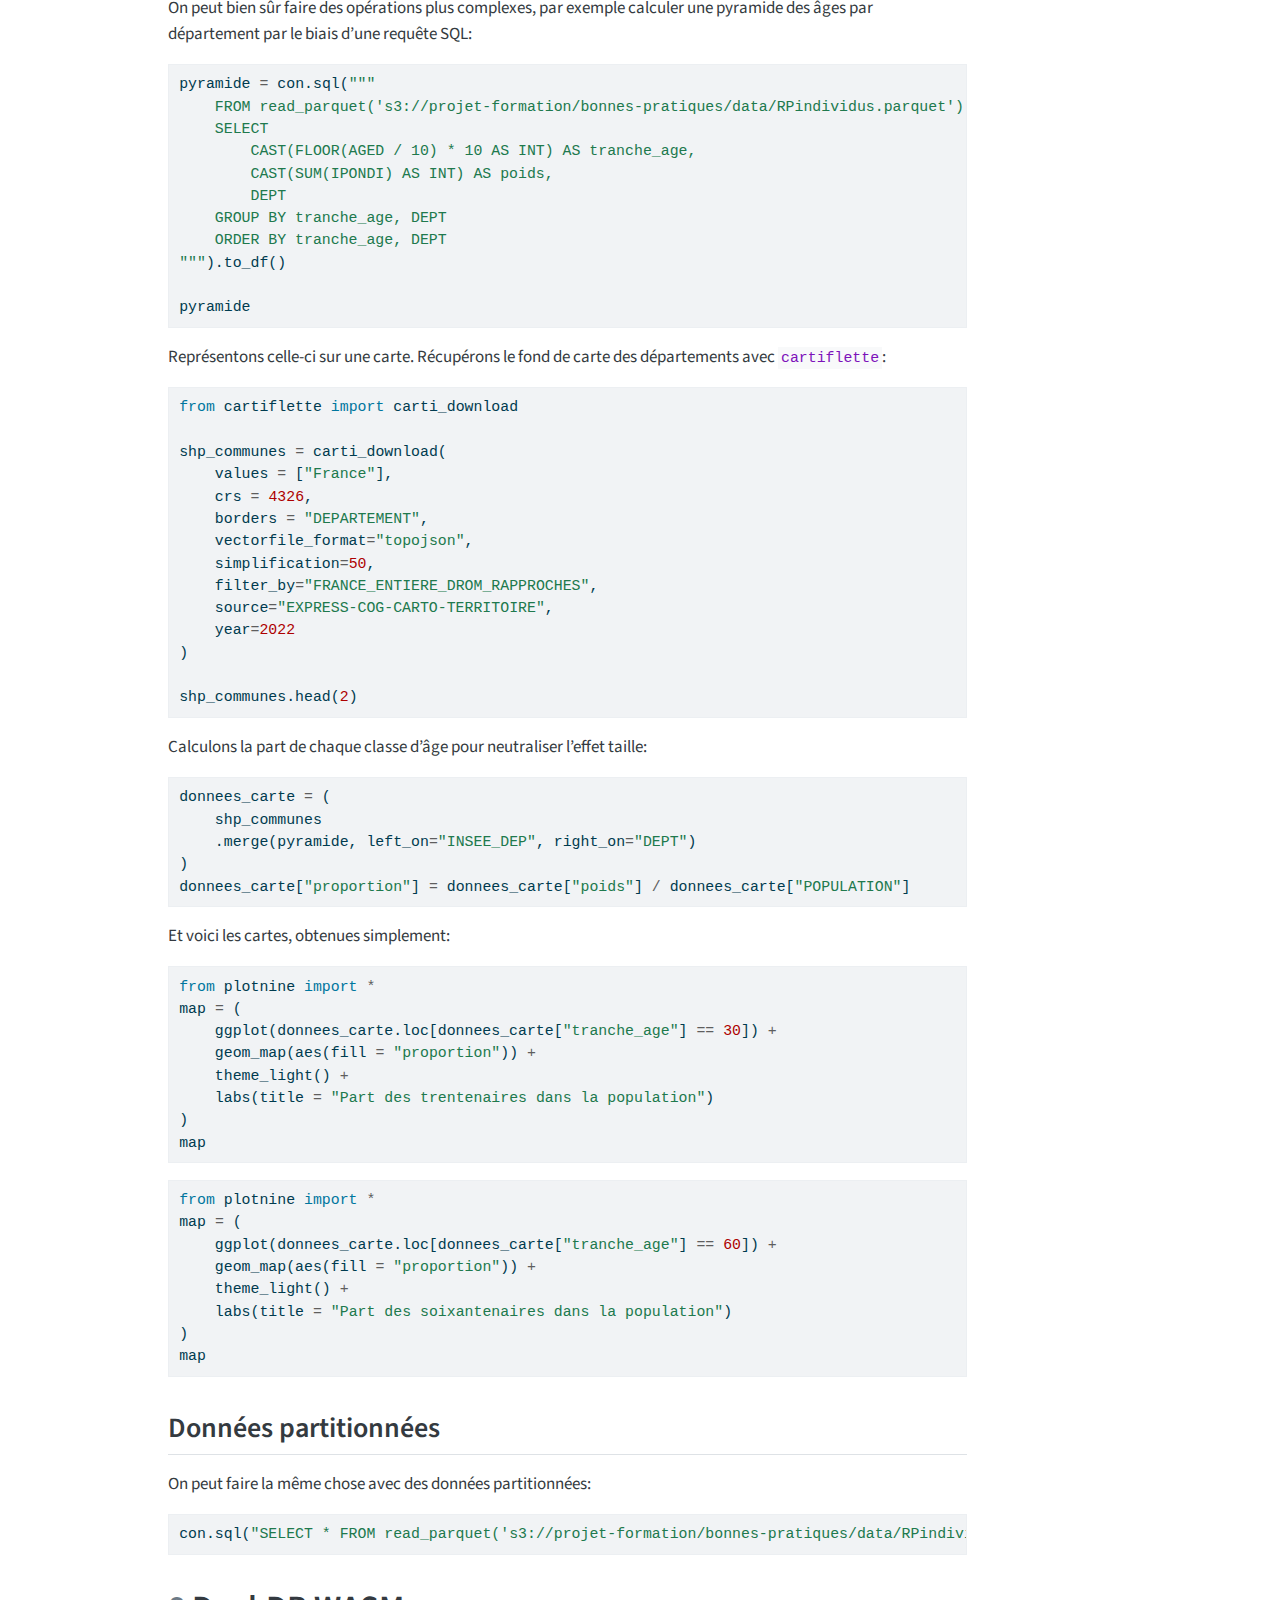
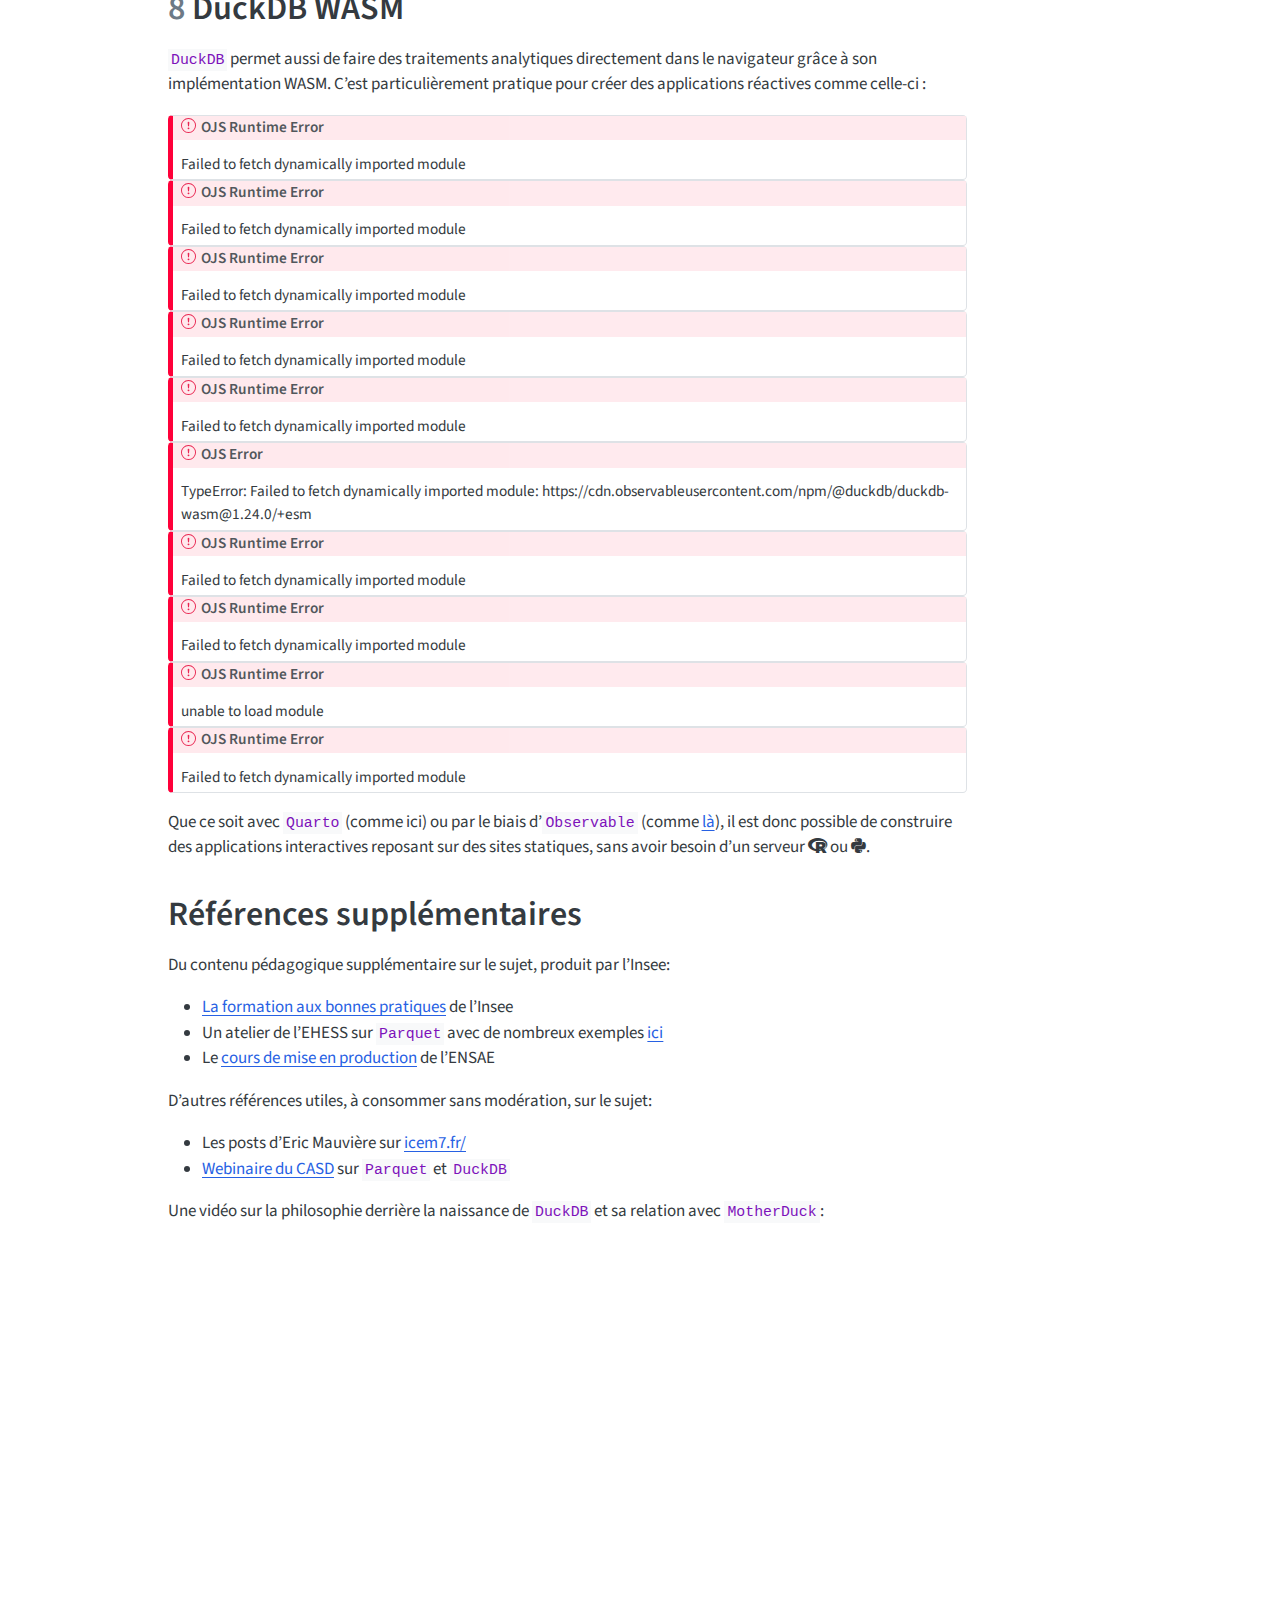
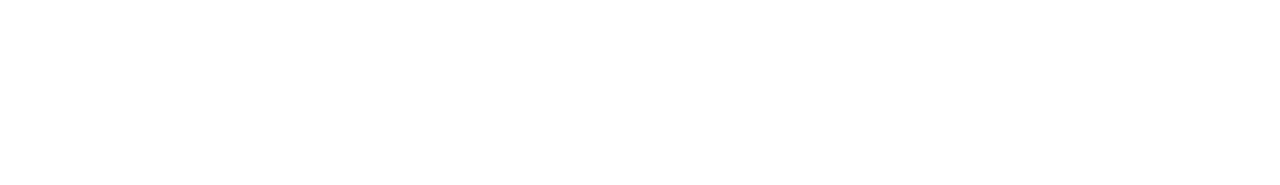
==== commit 66102a78: "Built site for gh-pages" ====
--- a/index.html
+++ b/index.html
@@ -106,6 +106,8 @@
     "search-label": "Recherche"
   }
 }</script>
+<script type="module" src="site_libs/quarto-ojs/quarto-ojs-runtime.js"></script>
+<link href="site_libs/quarto-ojs/quarto-ojs.css" rel="stylesheet">
 <style>
 div.callout-exercise.callout {
   border-left-color: pink;
@@ -191,6 +193,8 @@
   <ul class="collapse">
   <li><a href="#données-partitionnées" id="toc-données-partitionnées" class="nav-link" data-scroll-target="#données-partitionnées">Données partitionnées</a></li>
   </ul></li>
+  <li><a href="#duckdb-wasm" id="toc-duckdb-wasm" class="nav-link" data-scroll-target="#duckdb-wasm"><span class="header-section-number">8</span> DuckDB WASM</a></li>
+  <li><a href="#références-supplémentaires" id="toc-références-supplémentaires" class="nav-link" data-scroll-target="#références-supplémentaires">Références supplémentaires</a></li>
   </ul>
 </nav>
     </div>
@@ -792,7 +796,7 @@
 <section id="accéder-directement-à-des-données-sur-s3" class="level1" data-number="7">
 <h1 data-number="7"><span class="header-section-number">7</span> Accéder directement à des données sur <code>S3</code></h1>
 <p>En premier lieu, la bonne pratique est de définir la connexion à <code>S3</code> par le biais de secrets <code>DuckDB</code>:</p>
-<div id="661e802d" class="cell" data-execution_count="1">
+<div id="e9487a14" class="cell" data-execution_count="1">
 <div class="sourceCode cell-code" id="cb27"><pre class="sourceCode python code-with-copy"><code class="sourceCode python"><span id="cb27-1"><a href="#cb27-1" aria-hidden="true" tabindex="-1"></a><span class="im">import</span> os</span>
 <span id="cb27-2"><a href="#cb27-2" aria-hidden="true" tabindex="-1"></a><span class="im">import</span> duckdb </span>
 <span id="cb27-3"><a href="#cb27-3" aria-hidden="true" tabindex="-1"></a></span>
@@ -813,7 +817,7 @@
 <span id="cb27-18"><a href="#cb27-18" aria-hidden="true" tabindex="-1"></a>)</span></code><button title="Copier vers le presse-papier" class="code-copy-button"><i class="bi"></i></button></pre></div>
 </div>
 <p>Il suffit ensuite de faire un <code>read_parquet</code> en préfixant par <code>s3://</code>. La lecture se passera comme si on était en local:</p>
-<div id="88ffd6bc" class="cell" data-execution_count="2">
+<div id="95d3eb94" class="cell" data-execution_count="2">
 <div class="sourceCode cell-code" id="cb28"><pre class="sourceCode python code-with-copy"><code class="sourceCode python"><span id="cb28-1"><a href="#cb28-1" aria-hidden="true" tabindex="-1"></a>query <span class="op">=</span> (</span>
 <span id="cb28-2"><a href="#cb28-2" aria-hidden="true" tabindex="-1"></a>    <span class="st">"FROM read_parquet('s3://projet-formation/bonnes-pratiques/data/RPindividus.parquet') "</span></span>
 <span id="cb28-3"><a href="#cb28-3" aria-hidden="true" tabindex="-1"></a>    <span class="st">"SELECT IPONDI AS poids, COLUMNS('.*AGE.*')"</span></span>
@@ -821,7 +825,7 @@
 <span id="cb28-5"><a href="#cb28-5" aria-hidden="true" tabindex="-1"></a>con.sql(query)</span></code><button title="Copier vers le presse-papier" class="code-copy-button"><i class="bi"></i></button></pre></div>
 </div>
 <p>On peut bien sûr faire des opérations plus complexes, par exemple calculer une pyramide des âges par département par le biais d’une requête SQL:</p>
-<div id="b3225276" class="cell" data-execution_count="3">
+<div id="1b14650b" class="cell" data-execution_count="3">
 <div class="sourceCode cell-code" id="cb29"><pre class="sourceCode python code-with-copy"><code class="sourceCode python"><span id="cb29-1"><a href="#cb29-1" aria-hidden="true" tabindex="-1"></a>pyramide <span class="op">=</span> con.sql(<span class="st">"""</span></span>
 <span id="cb29-2"><a href="#cb29-2" aria-hidden="true" tabindex="-1"></a><span class="st">    FROM read_parquet('s3://projet-formation/bonnes-pratiques/data/RPindividus.parquet')</span></span>
 <span id="cb29-3"><a href="#cb29-3" aria-hidden="true" tabindex="-1"></a><span class="st">    SELECT </span></span>
@@ -835,7 +839,7 @@
 <span id="cb29-11"><a href="#cb29-11" aria-hidden="true" tabindex="-1"></a>pyramide</span></code><button title="Copier vers le presse-papier" class="code-copy-button"><i class="bi"></i></button></pre></div>
 </div>
 <p>Représentons celle-ci sur une carte. Récupérons le fond de carte des départements avec <code>cartiflette</code>:</p>
-<div id="448352b9" class="cell" data-execution_count="4">
+<div id="0eff6e43" class="cell" data-execution_count="4">
 <div class="sourceCode cell-code" id="cb30"><pre class="sourceCode python code-with-copy"><code class="sourceCode python"><span id="cb30-1"><a href="#cb30-1" aria-hidden="true" tabindex="-1"></a><span class="im">from</span> cartiflette <span class="im">import</span> carti_download</span>
 <span id="cb30-2"><a href="#cb30-2" aria-hidden="true" tabindex="-1"></a></span>
 <span id="cb30-3"><a href="#cb30-3" aria-hidden="true" tabindex="-1"></a>shp_communes <span class="op">=</span> carti_download(</span>
@@ -852,7 +856,7 @@
 <span id="cb30-14"><a href="#cb30-14" aria-hidden="true" tabindex="-1"></a>shp_communes.head(<span class="dv">2</span>)</span></code><button title="Copier vers le presse-papier" class="code-copy-button"><i class="bi"></i></button></pre></div>
 </div>
 <p>Calculons la part de chaque classe d’âge pour neutraliser l’effet taille:</p>
-<div id="b31de48e" class="cell" data-execution_count="5">
+<div id="23c1d876" class="cell" data-execution_count="5">
 <div class="sourceCode cell-code" id="cb31"><pre class="sourceCode python code-with-copy"><code class="sourceCode python"><span id="cb31-1"><a href="#cb31-1" aria-hidden="true" tabindex="-1"></a>donnees_carte <span class="op">=</span> (</span>
 <span id="cb31-2"><a href="#cb31-2" aria-hidden="true" tabindex="-1"></a>    shp_communes</span>
 <span id="cb31-3"><a href="#cb31-3" aria-hidden="true" tabindex="-1"></a>    .merge(pyramide, left_on<span class="op">=</span><span class="st">"INSEE_DEP"</span>, right_on<span class="op">=</span><span class="st">"DEPT"</span>)</span>
@@ -860,7 +864,7 @@
 <span id="cb31-5"><a href="#cb31-5" aria-hidden="true" tabindex="-1"></a>donnees_carte[<span class="st">"proportion"</span>] <span class="op">=</span> donnees_carte[<span class="st">"poids"</span>] <span class="op">/</span> donnees_carte[<span class="st">"POPULATION"</span>]</span></code><button title="Copier vers le presse-papier" class="code-copy-button"><i class="bi"></i></button></pre></div>
 </div>
 <p>Et voici les cartes, obtenues simplement:</p>
-<div id="2013b63b" class="cell" data-execution_count="6">
+<div id="f7facd60" class="cell" data-execution_count="6">
 <div class="sourceCode cell-code" id="cb32"><pre class="sourceCode python code-with-copy"><code class="sourceCode python"><span id="cb32-1"><a href="#cb32-1" aria-hidden="true" tabindex="-1"></a><span class="im">from</span> plotnine <span class="im">import</span> <span class="op">*</span></span>
 <span id="cb32-2"><a href="#cb32-2" aria-hidden="true" tabindex="-1"></a><span class="bu">map</span> <span class="op">=</span> (</span>
 <span id="cb32-3"><a href="#cb32-3" aria-hidden="true" tabindex="-1"></a>    ggplot(donnees_carte.loc[donnees_carte[<span class="st">"tranche_age"</span>] <span class="op">==</span> <span class="dv">30</span>]) <span class="op">+</span></span>
@@ -870,7 +874,7 @@
 <span id="cb32-7"><a href="#cb32-7" aria-hidden="true" tabindex="-1"></a>)</span>
 <span id="cb32-8"><a href="#cb32-8" aria-hidden="true" tabindex="-1"></a><span class="bu">map</span></span></code><button title="Copier vers le presse-papier" class="code-copy-button"><i class="bi"></i></button></pre></div>
 </div>
-<div id="187e9b98" class="cell" data-execution_count="7">
+<div id="b009ee73" class="cell" data-execution_count="7">
 <div class="sourceCode cell-code" id="cb33"><pre class="sourceCode python code-with-copy"><code class="sourceCode python"><span id="cb33-1"><a href="#cb33-1" aria-hidden="true" tabindex="-1"></a><span class="im">from</span> plotnine <span class="im">import</span> <span class="op">*</span></span>
 <span id="cb33-2"><a href="#cb33-2" aria-hidden="true" tabindex="-1"></a><span class="bu">map</span> <span class="op">=</span> (</span>
 <span id="cb33-3"><a href="#cb33-3" aria-hidden="true" tabindex="-1"></a>    ggplot(donnees_carte.loc[donnees_carte[<span class="st">"tranche_age"</span>] <span class="op">==</span> <span class="dv">60</span>]) <span class="op">+</span></span>
@@ -883,15 +887,215 @@
 <section id="données-partitionnées" class="level2 unnumbered">
 <h2 class="unnumbered anchored" data-anchor-id="données-partitionnées">Données partitionnées</h2>
 <p>On peut faire la même chose avec des données partitionnées:</p>
-<div id="26a9779c" class="cell" data-execution_count="8">
+<div id="7e14e35f" class="cell" data-execution_count="8">
 <div class="sourceCode cell-code" id="cb34"><pre class="sourceCode python code-with-copy"><code class="sourceCode python"><span id="cb34-1"><a href="#cb34-1" aria-hidden="true" tabindex="-1"></a>con.sql(<span class="st">"SELECT * FROM read_parquet('s3://projet-formation/bonnes-pratiques/data/RPindividus/**/*.parquet', hive_partitioning = true) WHERE DEPT IN (11, 31, 34)"</span>)</span></code><button title="Copier vers le presse-papier" class="code-copy-button"><i class="bi"></i></button></pre></div>
 </div>
-
-
 </section>
 </section>
+<section id="duckdb-wasm" class="level1" data-number="8">
+<h1 data-number="8"><span class="header-section-number">8</span> DuckDB WASM</h1>
+<p><code>DuckDB</code> permet aussi de faire des traitements analytiques directement dans le navigateur grâce à son implémentation WASM. C’est particulièrement pratique pour créer des applications réactives comme celle-ci :</p>
+<div class="cell">
+<div class="sourceCode cell-code hidden" id="cb35" data-startfrom="516" data-source-offset="0"><pre class="sourceCode js code-with-copy"><code class="sourceCode javascript" style="counter-reset: source-line 515;"><span id="cb35-516"><a href="#cb35-516" aria-hidden="true" tabindex="-1"></a><span class="fu">html</span><span class="vs">`</span></span>
+<span id="cb35-517"><a href="#cb35-517" aria-hidden="true" tabindex="-1"></a><span class="vs">  &lt;div style="display: flex; flex-direction: column; gap: 1rem;"&gt;</span></span>
+<span id="cb35-518"><a href="#cb35-518" aria-hidden="true" tabindex="-1"></a></span>
+<span id="cb35-519"><a href="#cb35-519" aria-hidden="true" tabindex="-1"></a><span class="vs">    &lt;!-- Search bar at the top --&gt;</span></span>
+<span id="cb35-520"><a href="#cb35-520" aria-hidden="true" tabindex="-1"></a><span class="vs">    &lt;div&gt;</span><span class="sc">${</span>viewof search<span class="sc">}</span><span class="vs">&lt;/div&gt;</span></span>
+<span id="cb35-521"><a href="#cb35-521" aria-hidden="true" tabindex="-1"></a></span>
+<span id="cb35-522"><a href="#cb35-522" aria-hidden="true" tabindex="-1"></a><span class="vs">    &lt;!-- Two-column block --&gt;</span></span>
+<span id="cb35-523"><a href="#cb35-523" aria-hidden="true" tabindex="-1"></a><span class="vs">    &lt;div style="display: grid; grid-template-columns: 1fr 1fr; gap: 1rem; backgroundColor: '#293845';"&gt;</span></span>
+<span id="cb35-524"><a href="#cb35-524" aria-hidden="true" tabindex="-1"></a><span class="vs">      &lt;div&gt;</span><span class="sc">${</span><span class="fu">produce_histo</span>(dvf)<span class="sc">}</span><span class="vs">&lt;/div&gt;</span></span>
+<span id="cb35-525"><a href="#cb35-525" aria-hidden="true" tabindex="-1"></a><span class="vs">      &lt;div&gt;</span><span class="sc">${</span>viewof table_dvf<span class="sc">}</span><span class="vs">&lt;/div&gt;</span></span>
+<span id="cb35-526"><a href="#cb35-526" aria-hidden="true" tabindex="-1"></a><span class="vs">    &lt;/div&gt;</span></span>
+<span id="cb35-527"><a href="#cb35-527" aria-hidden="true" tabindex="-1"></a></span>
+<span id="cb35-528"><a href="#cb35-528" aria-hidden="true" tabindex="-1"></a></span>
+<span id="cb35-529"><a href="#cb35-529" aria-hidden="true" tabindex="-1"></a><span class="vs">  &lt;/div&gt;</span></span>
+<span id="cb35-530"><a href="#cb35-530" aria-hidden="true" tabindex="-1"></a><span class="vs">`</span></span></code><button title="Copier vers le presse-papier" class="code-copy-button"><i class="bi"></i></button></pre></div>
+<div class="cell-output cell-output-display">
+<div id="ojs-cell-1" data-nodetype="expression">
+
+</div>
+</div>
+</div>
+<div class="cell">
+<div class="sourceCode cell-code hidden" id="cb36" data-startfrom="535" data-source-offset="0"><pre class="sourceCode js code-with-copy"><code class="sourceCode javascript" style="counter-reset: source-line 534;"><span id="cb36-535"><a href="#cb36-535" aria-hidden="true" tabindex="-1"></a>{</span>
+<span id="cb36-536"><a href="#cb36-536" aria-hidden="true" tabindex="-1"></a>  <span class="kw">const</span> container <span class="op">=</span> <span class="fu">html</span><span class="vs">`&lt;link</span></span>
+<span id="cb36-537"><a href="#cb36-537" aria-hidden="true" tabindex="-1"></a><span class="vs">    rel="stylesheet"</span></span>
+<span id="cb36-538"><a href="#cb36-538" aria-hidden="true" tabindex="-1"></a><span class="vs">    href="https://unpkg.com/leaflet@1.9.4/dist/leaflet.css"</span></span>
+<span id="cb36-539"><a href="#cb36-539" aria-hidden="true" tabindex="-1"></a><span class="vs">  /&gt;</span></span>
+<span id="cb36-540"><a href="#cb36-540" aria-hidden="true" tabindex="-1"></a><span class="vs">  &lt;script src="https://unpkg.com/leaflet@1.9.4/dist/leaflet.js"&gt;&lt;/script&gt;</span></span>
+<span id="cb36-541"><a href="#cb36-541" aria-hidden="true" tabindex="-1"></a><span class="vs">  &lt;div id="map" style="height: 500px;"&gt;&lt;/div&gt;`</span></span>
+<span id="cb36-542"><a href="#cb36-542" aria-hidden="true" tabindex="-1"></a></span>
+<span id="cb36-543"><a href="#cb36-543" aria-hidden="true" tabindex="-1"></a>  <span class="kw">yield</span> container</span>
+<span id="cb36-544"><a href="#cb36-544" aria-hidden="true" tabindex="-1"></a></span>
+<span id="cb36-545"><a href="#cb36-545" aria-hidden="true" tabindex="-1"></a>  <span class="kw">const</span> map <span class="op">=</span> L<span class="op">.</span><span class="fu">map</span>(<span class="st">'map'</span>)<span class="op">;</span></span>
+<span id="cb36-546"><a href="#cb36-546" aria-hidden="true" tabindex="-1"></a></span>
+<span id="cb36-547"><a href="#cb36-547" aria-hidden="true" tabindex="-1"></a>  L<span class="op">.</span><span class="fu">tileLayer</span>(<span class="st">'https://{s}.tile.openstreetmap.org/{z}/{x}/{y}.png'</span><span class="op">,</span> {</span>
+<span id="cb36-548"><a href="#cb36-548" aria-hidden="true" tabindex="-1"></a>    <span class="dt">attribution</span><span class="op">:</span> <span class="st">'© OpenStreetMap contributors'</span></span>
+<span id="cb36-549"><a href="#cb36-549" aria-hidden="true" tabindex="-1"></a>  })<span class="op">.</span><span class="fu">addTo</span>(map)<span class="op">;</span></span>
+<span id="cb36-550"><a href="#cb36-550" aria-hidden="true" tabindex="-1"></a></span>
+<span id="cb36-551"><a href="#cb36-551" aria-hidden="true" tabindex="-1"></a>  <span class="kw">const</span> geoLayer <span class="op">=</span> L<span class="op">.</span><span class="fu">geoJSON</span>(dvf_geojson<span class="op">,</span> {</span>
+<span id="cb36-552"><a href="#cb36-552" aria-hidden="true" tabindex="-1"></a>    <span class="dt">onEachFeature</span><span class="op">:</span> (feature<span class="op">,</span> layer) <span class="kw">=&gt;</span> {</span>
+<span id="cb36-553"><a href="#cb36-553" aria-hidden="true" tabindex="-1"></a>      <span class="kw">const</span> props <span class="op">=</span> feature<span class="op">.</span><span class="at">properties</span><span class="op">;</span></span>
+<span id="cb36-554"><a href="#cb36-554" aria-hidden="true" tabindex="-1"></a>      <span class="kw">const</span> popupContent <span class="op">=</span> <span class="vs">`</span></span>
+<span id="cb36-555"><a href="#cb36-555" aria-hidden="true" tabindex="-1"></a><span class="vs">        &lt;strong&gt;Date:&lt;/strong&gt; </span><span class="sc">${</span>props<span class="op">.</span><span class="at">date</span><span class="sc">}</span><span class="vs">&lt;br&gt;</span></span>
+<span id="cb36-556"><a href="#cb36-556" aria-hidden="true" tabindex="-1"></a><span class="vs">        &lt;strong&gt;Valeur foncière:&lt;/strong&gt; </span><span class="sc">${</span>props<span class="op">.</span><span class="at">valeur_fonciere</span><span class="sc">}</span><span class="vs"> €&lt;br&gt;</span></span>
+<span id="cb36-557"><a href="#cb36-557" aria-hidden="true" tabindex="-1"></a><span class="vs">        &lt;strong&gt;Commune:&lt;/strong&gt; </span><span class="sc">${</span>props<span class="op">.</span><span class="at">code_commune</span><span class="sc">}</span></span>
+<span id="cb36-558"><a href="#cb36-558" aria-hidden="true" tabindex="-1"></a><span class="vs">      `</span><span class="op">;</span></span>
+<span id="cb36-559"><a href="#cb36-559" aria-hidden="true" tabindex="-1"></a>      layer<span class="op">.</span><span class="fu">bindPopup</span>(popupContent)<span class="op">;</span></span>
+<span id="cb36-560"><a href="#cb36-560" aria-hidden="true" tabindex="-1"></a>    }</span>
+<span id="cb36-561"><a href="#cb36-561" aria-hidden="true" tabindex="-1"></a>  })<span class="op">.</span><span class="fu">addTo</span>(map)<span class="op">;</span></span>
+<span id="cb36-562"><a href="#cb36-562" aria-hidden="true" tabindex="-1"></a></span>
+<span id="cb36-563"><a href="#cb36-563" aria-hidden="true" tabindex="-1"></a>  <span class="co">// 👇 Automatically fit view to all points</span></span>
+<span id="cb36-564"><a href="#cb36-564" aria-hidden="true" tabindex="-1"></a>  map<span class="op">.</span><span class="fu">fitBounds</span>(geoLayer<span class="op">.</span><span class="fu">getBounds</span>())<span class="op">;</span></span>
+<span id="cb36-565"><a href="#cb36-565" aria-hidden="true" tabindex="-1"></a>}</span></code><button title="Copier vers le presse-papier" class="code-copy-button"><i class="bi"></i></button></pre></div>
+<div class="cell-output cell-output-display">
+<div id="ojs-cell-2" data-nodetype="expression">
+
+</div>
+</div>
+</div>
+<div class="cell">
+<div class="sourceCode cell-code hidden" id="cb37" data-startfrom="574" data-source-offset="-0"><pre class="sourceCode js code-with-copy"><code class="sourceCode javascript" style="counter-reset: source-line 573;"><span id="cb37-574"><a href="#cb37-574" aria-hidden="true" tabindex="-1"></a>viewof search <span class="op">=</span> Inputs<span class="op">.</span><span class="fu">select</span>(cog<span class="op">,</span> {<span class="dt">format</span><span class="op">:</span> x <span class="kw">=&gt;</span> x<span class="op">.</span><span class="at">LIBELLE</span><span class="op">,</span> <span class="dt">value</span><span class="op">:</span> cog<span class="op">.</span><span class="fu">find</span>(t <span class="kw">=&gt;</span> t<span class="op">.</span><span class="at">LIBELLE</span> <span class="op">==</span> <span class="st">"Grasse"</span>)})</span>
+<span id="cb37-575"><a href="#cb37-575" aria-hidden="true" tabindex="-1"></a></span>
+<span id="cb37-576"><a href="#cb37-576" aria-hidden="true" tabindex="-1"></a>cog <span class="op">=</span> db<span class="op">.</span><span class="fu">query</span>(<span class="vs">`SELECT * FROM read_csv_auto("https://minio.lab.sspcloud.fr/lgaliana/data/python-ENSAE/cog_2023.csv") WHERE DEP == '06'`</span>)</span>
+<span id="cb37-577"><a href="#cb37-577" aria-hidden="true" tabindex="-1"></a>dvf <span class="op">=</span> db<span class="op">.</span><span class="fu">query</span>(query)</span>
+<span id="cb37-578"><a href="#cb37-578" aria-hidden="true" tabindex="-1"></a></span>
+<span id="cb37-579"><a href="#cb37-579" aria-hidden="true" tabindex="-1"></a>db <span class="op">=</span> DuckDBClient<span class="op">.</span><span class="fu">of</span>({})</span>
+<span id="cb37-580"><a href="#cb37-580" aria-hidden="true" tabindex="-1"></a></span>
+<span id="cb37-581"><a href="#cb37-581" aria-hidden="true" tabindex="-1"></a>query <span class="op">=</span> <span class="vs">`</span></span>
+<span id="cb37-582"><a href="#cb37-582" aria-hidden="true" tabindex="-1"></a><span class="vs">  FROM read_parquet('https://minio.lab.sspcloud.fr/projet-formation/nouvelles-sources/data/geoparquet/dvf.parquet')</span></span>
+<span id="cb37-583"><a href="#cb37-583" aria-hidden="true" tabindex="-1"></a><span class="vs">  SELECT</span></span>
+<span id="cb37-584"><a href="#cb37-584" aria-hidden="true" tabindex="-1"></a><span class="vs">    CAST(date_mutation AS date) AS date,</span></span>
+<span id="cb37-585"><a href="#cb37-585" aria-hidden="true" tabindex="-1"></a><span class="vs">    valeur_fonciere, code_commune,</span></span>
+<span id="cb37-586"><a href="#cb37-586" aria-hidden="true" tabindex="-1"></a><span class="vs">    longitude, latitude, valeur_fonciere AS valeur_fonciere_bar</span></span>
+<span id="cb37-587"><a href="#cb37-587" aria-hidden="true" tabindex="-1"></a><span class="vs">  WHERE code_commune = '</span><span class="sc">${</span>search<span class="op">.</span><span class="at">COM</span><span class="sc">}</span><span class="vs">'</span></span>
+<span id="cb37-588"><a href="#cb37-588" aria-hidden="true" tabindex="-1"></a><span class="vs">`</span></span></code><button title="Copier vers le presse-papier" class="code-copy-button"><i class="bi"></i></button></pre></div>
+<div class="cell-output cell-output-display">
+<div>
+<div id="ojs-cell-3-1" data-nodetype="declaration">
+
+</div>
+</div>
+</div>
+<div class="cell-output cell-output-display">
+<div>
+<div id="ojs-cell-3-2" data-nodetype="declaration">
+
+</div>
+</div>
+</div>
+<div class="cell-output cell-output-display">
+<div>
+<div id="ojs-cell-3-3" data-nodetype="declaration">
+
+</div>
+</div>
+</div>
+<div class="cell-output cell-output-display">
+<div>
+<div id="ojs-cell-3-4" data-nodetype="declaration">
+
+</div>
+</div>
+</div>
+<div class="cell-output cell-output-display">
+<div>
+<div id="ojs-cell-3-5" data-nodetype="declaration">
+
+</div>
+</div>
+</div>
+</div>
+<div class="cell">
+<div class="sourceCode cell-code hidden" id="cb38" data-startfrom="591" data-source-offset="-0"><pre class="sourceCode js code-with-copy"><code class="sourceCode javascript" style="counter-reset: source-line 590;"><span id="cb38-591"><a href="#cb38-591" aria-hidden="true" tabindex="-1"></a>viewof table_dvf <span class="op">=</span> Inputs<span class="op">.</span><span class="fu">table</span>(dvf<span class="op">,</span> {<span class="dt">columns</span><span class="op">:</span> [<span class="st">"date"</span><span class="op">,</span> <span class="st">"valeur_fonciere"</span>]<span class="op">,</span> <span class="dt">rows</span><span class="op">:</span> <span class="dv">15</span>})</span>
+<span id="cb38-592"><a href="#cb38-592" aria-hidden="true" tabindex="-1"></a></span>
+<span id="cb38-593"><a href="#cb38-593" aria-hidden="true" tabindex="-1"></a>produce_histo <span class="op">=</span> <span class="kw">function</span>(dvf){</span>
+<span id="cb38-594"><a href="#cb38-594" aria-hidden="true" tabindex="-1"></a>  <span class="kw">const</span> histo <span class="op">=</span> Plot<span class="op">.</span><span class="fu">plot</span>({</span>
+<span id="cb38-595"><a href="#cb38-595" aria-hidden="true" tabindex="-1"></a>  <span class="dt">style</span><span class="op">:</span> {<span class="dt">backgroundColor</span><span class="op">:</span> <span class="st">"transparent"</span>}<span class="op">,</span></span>
+<span id="cb38-596"><a href="#cb38-596" aria-hidden="true" tabindex="-1"></a>  <span class="dt">marks</span><span class="op">:</span> [</span>
+<span id="cb38-597"><a href="#cb38-597" aria-hidden="true" tabindex="-1"></a>    Plot<span class="op">.</span><span class="fu">rectY</span>(dvf<span class="op">,</span> Plot<span class="op">.</span><span class="fu">binX</span>({<span class="dt">y</span><span class="op">:</span> <span class="st">"count"</span>}<span class="op">,</span> {<span class="dt">x</span><span class="op">:</span> <span class="st">"valeur_fonciere"</span><span class="op">,</span> <span class="dt">fill</span><span class="op">:</span> <span class="st">"#ff562c"</span>}))<span class="op">,</span></span>
+<span id="cb38-598"><a href="#cb38-598" aria-hidden="true" tabindex="-1"></a>    Plot<span class="op">.</span><span class="fu">ruleY</span>([<span class="dv">0</span>])</span>
+<span id="cb38-599"><a href="#cb38-599" aria-hidden="true" tabindex="-1"></a>  ]</span>
+<span id="cb38-600"><a href="#cb38-600" aria-hidden="true" tabindex="-1"></a>})</span>
+<span id="cb38-601"><a href="#cb38-601" aria-hidden="true" tabindex="-1"></a>  <span class="cf">return</span> histo</span>
+<span id="cb38-602"><a href="#cb38-602" aria-hidden="true" tabindex="-1"></a>}</span></code><button title="Copier vers le presse-papier" class="code-copy-button"><i class="bi"></i></button></pre></div>
+<div class="cell-output cell-output-display">
+<div>
+<div id="ojs-cell-4-1" data-nodetype="declaration">
+
+</div>
+</div>
+</div>
+<div class="cell-output cell-output-display">
+<div>
+<div id="ojs-cell-4-2" data-nodetype="declaration">
+
+</div>
+</div>
+</div>
+</div>
+<div class="cell">
+<div class="sourceCode cell-code hidden" id="cb39" data-startfrom="0" data-source-offset="0"><pre class="sourceCode js code-with-copy"><code class="sourceCode javascript" style="counter-reset: source-line -1;"><span id="cb39-0"><a href="#cb39-0" aria-hidden="true" tabindex="-1"></a>dvf_geojson <span class="op">=</span> {</span>
+<span id="cb39-1"><a href="#cb39-1" aria-hidden="true" tabindex="-1"></a> </span>
+<span id="cb39-2"><a href="#cb39-2" aria-hidden="true" tabindex="-1"></a>  <span class="kw">const</span> geojson <span class="op">=</span> {</span>
+<span id="cb39-3"><a href="#cb39-3" aria-hidden="true" tabindex="-1"></a>    <span class="dt">type</span><span class="op">:</span> <span class="st">"FeatureCollection"</span><span class="op">,</span></span>
+<span id="cb39-4"><a href="#cb39-4" aria-hidden="true" tabindex="-1"></a>    <span class="dt">features</span><span class="op">:</span> dvf<span class="op">.</span><span class="fu">map</span>(row <span class="kw">=&gt;</span> ({</span>
+<span id="cb39-5"><a href="#cb39-5" aria-hidden="true" tabindex="-1"></a>      <span class="dt">type</span><span class="op">:</span> <span class="st">"Feature"</span><span class="op">,</span></span>
+<span id="cb39-6"><a href="#cb39-6" aria-hidden="true" tabindex="-1"></a>      <span class="dt">geometry</span><span class="op">:</span> {</span>
+<span id="cb39-7"><a href="#cb39-7" aria-hidden="true" tabindex="-1"></a>        <span class="dt">type</span><span class="op">:</span> <span class="st">"Point"</span><span class="op">,</span></span>
+<span id="cb39-8"><a href="#cb39-8" aria-hidden="true" tabindex="-1"></a>        <span class="dt">coordinates</span><span class="op">:</span> [row<span class="op">.</span><span class="at">longitude</span><span class="op">,</span> row<span class="op">.</span><span class="at">latitude</span>]<span class="op">,</span></span>
+<span id="cb39-9"><a href="#cb39-9" aria-hidden="true" tabindex="-1"></a>      }<span class="op">,</span></span>
+<span id="cb39-10"><a href="#cb39-10" aria-hidden="true" tabindex="-1"></a>      <span class="dt">properties</span><span class="op">:</span> {</span>
+<span id="cb39-11"><a href="#cb39-11" aria-hidden="true" tabindex="-1"></a>        <span class="dt">date</span><span class="op">:</span> row<span class="op">.</span><span class="at">date</span><span class="op">,</span></span>
+<span id="cb39-12"><a href="#cb39-12" aria-hidden="true" tabindex="-1"></a>        <span class="dt">valeur_fonciere</span><span class="op">:</span> row<span class="op">.</span><span class="at">valeur_fonciere</span><span class="op">,</span></span>
+<span id="cb39-13"><a href="#cb39-13" aria-hidden="true" tabindex="-1"></a>        <span class="dt">code_commune</span><span class="op">:</span> row<span class="op">.</span><span class="at">code_commune</span><span class="op">,</span></span>
+<span id="cb39-14"><a href="#cb39-14" aria-hidden="true" tabindex="-1"></a>        <span class="dt">valeur_fonciere_bar</span><span class="op">:</span> row<span class="op">.</span><span class="at">valeur_fonciere_bar</span><span class="op">,</span></span>
+<span id="cb39-15"><a href="#cb39-15" aria-hidden="true" tabindex="-1"></a>      }<span class="op">,</span></span>
+<span id="cb39-16"><a href="#cb39-16" aria-hidden="true" tabindex="-1"></a>    }))<span class="op">,</span></span>
+<span id="cb39-17"><a href="#cb39-17" aria-hidden="true" tabindex="-1"></a>  }<span class="op">;</span></span>
+<span id="cb39-18"><a href="#cb39-18" aria-hidden="true" tabindex="-1"></a></span>
+<span id="cb39-19"><a href="#cb39-19" aria-hidden="true" tabindex="-1"></a>  <span class="cf">return</span> geojson</span>
+<span id="cb39-20"><a href="#cb39-20" aria-hidden="true" tabindex="-1"></a>}</span></code><button title="Copier vers le presse-papier" class="code-copy-button"><i class="bi"></i></button></pre></div>
+<div class="cell-output cell-output-display">
+<div id="ojs-cell-5" data-nodetype="declaration">
+
+</div>
+</div>
+</div>
+<p>Que ce soit avec <code>Quarto</code> (comme ici) ou par le biais d’<code>Observable</code> (comme <a href="https://observablehq.com/@linogaliana/atelier-parquet-ssphub">là</a>), il est donc possible de construire des applications interactives reposant sur des sites statiques, sans avoir besoin d’un serveur <i class="fa-brands fa-r-project" aria-label="r-project"></i> ou <i class="fa-brands fa-python" aria-label="python"></i>.</p>
+</section>
+<section id="références-supplémentaires" class="level1 unnumbered">
+<h1 class="unnumbered">Références supplémentaires</h1>
+<p>Du contenu pédagogique supplémentaire sur le sujet, produit par l’Insee:</p>
+<ul>
+<li><a href="https://inseefrlab.github.io/formation-bonnes-pratiques-git-R/">La formation aux bonnes pratiques</a> de l’Insee</li>
+<li>Un atelier de l’EHESS sur <code>Parquet</code> avec de nombreux exemples <a href="https://linogaliana.github.io/parquet-recensement-tutomate/">ici</a></li>
+<li>Le <a href="https://ensae-reproductibilite.github.io/website/">cours de mise en production</a> de l’ENSAE</li>
+</ul>
+<p>D’autres références utiles, à consommer sans modération, sur le sujet:</p>
+<ul>
+<li>Les posts d’Eric Mauvière sur <a href="https://www.icem7.fr/">icem7.fr/</a></li>
+<li><a href="https://www.casd.eu/webinaire-casd-data-tech/">Webinaire du CASD</a> sur <code>Parquet</code> et <code>DuckDB</code></li>
+</ul>
+<p>Une vidéo sur la philosophie derrière la naissance de <code>DuckDB</code> et sa relation avec <code>MotherDuck</code>:</p>
+<div class="quarto-video ratio ratio-16x9"><iframe data-external="1" src="https://www.youtube.com/embed/JH4Th2dFSUk" title="" frameborder="0" allow="accelerometer; autoplay; clipboard-write; encrypted-media; gyroscope; picture-in-picture" allowfullscreen=""></iframe></div>
+
+
+</section>
 
 </main> <!-- /main -->
+<script type="ojs-module-contents">
+[base64]
+</script>
+<script type="module">
+if (window.location.protocol === "file:") { alert("The OJS runtime does not work with file:// URLs. Please use a web server to view this document."); }
+window._ojs.paths.runtimeToDoc = "../..";
+window._ojs.paths.runtimeToRoot = "../..";
+window._ojs.paths.docToRoot = "";
+window._ojs.selfContained = false;
+window._ojs.runtime.interpretFromScriptTags();
+</script>
 <script id="quarto-html-after-body" type="application/javascript">
 window.document.addEventListener("DOMContentLoaded", function (event) {
   const toggleBodyColorMode = (bsSheetEl) => {
--- a/site_libs/quarto-ojs/quarto-ojs.css
+++ b/site_libs/quarto-ojs/quarto-ojs.css
@@ -0,0 +1,163 @@
+span.ojs-inline span div {
+  display: inline-block;
+}
+
+/* add some breathing room between display outputs and text especially */
+div.cell + section,
+div.cell + h1,
+div.cell + h2,
+div.cell + h3,
+div.cell + h4,
+div.cell + h5,
+div.cell + h6,
+div.cell + p {
+  margin-top: 1rem;
+}
+
+div[nodetype="declaration"]:not([data-output="all"])
+  div.observablehq:not(observablehq--error) {
+  display: none;
+}
+
+/* mimic bootstrap behavior which is always correct in observablehq outputs */
+.observablehq a:not([href]):not([class]),
+.observablehq a:not([href]):not([class]):hover {
+  color: inherit;
+  text-decoration: none;
+}
+
+.observablehq .observablehq--inspect {
+  --code-fallback: Consolas, monaco, monospace;
+  font-family: var(--bs-font-monospace, var(--code-fallback));
+  font-size: 0.8em;
+}
+
+.observablehq--field {
+  margin-left: 1rem;
+}
+
+.observablehq--caret {
+  margin-right: 2px;
+  vertical-align: baseline;
+}
+
+.observablehq--collapsed,
+.observablehq--expanded.observablehq--inspect a {
+  cursor: pointer;
+}
+
+/* classes directly from observable's runtime */
+.observablehq--key,
+.observablehq--index {
+  color: var(--quarto-hl-dt-color);
+}
+
+.observablehq--string {
+  color: var(--quarto-hl-st-color);
+}
+
+.observablehq--bigint,
+.observablehq--date,
+.observablehq--number,
+.observablehq--regexp,
+.observablehq--symbol {
+  color: var(--quarto-hl-dv-color);
+}
+
+.observablehq--null,
+.observablehq--boolean,
+.observablehq--undefined,
+.observablehq--keyword {
+  color: var(--quarto-hl-kw-color);
+}
+
+/* In addition, their import statements specifically come highlighted by hljs.
+   (probably some legacy feature of theirs?) We handle those here as well. 
+
+   Just to be on the safe side, we select on observable's 'md-pre'
+   class as well, in case someone else uses hljs and wishes to put
+   their own highlighting.
+
+   TODO Note that to make our highlighting consistent, we're
+   overriding the "im" class to present like a keyword. I should make
+   sure this looks right everywhere, but I don't know how to test it
+   comprehensively.
+*/
+
+code.javascript span.im {
+  color: var(--quarto-hl-kw-color);
+}
+
+pre.observablehq--md-pre span.hljs-keyword {
+  color: var(--quarto-hl-kw-color);
+}
+
+pre.observablehq--md-pre span.hljs-string {
+  color: var(--quarto-hl-st-color);
+}
+
+pre.observablehq--md-pre .span.hljs-date,
+pre.observablehq--md-pre .span.hljs-number,
+pre.observablehq--md-pre .span.hljs-regexp,
+pre.observablehq--md-pre .span.hljs-symbol {
+  color: var(--quarto-hl-dv-color);
+}
+
+/* Other general niceties, but it's possible that we should do this on a page-by-page basis */
+
+input {
+  vertical-align: middle;
+}
+
+input[type="radio"],
+input[type="checkbox"] {
+  margin: 0px 0px 3px 0px;
+}
+
+.observable-in-a-box-waiting-for-module-import {
+  visibility: hidden;
+}
+
+/* play nicely w/ sidebar layout */
+.panel-sidebar .observablehq > form[class^="oi-"] {
+  flex-wrap: wrap !important;
+}
+
+/* likely that this only makes sense with bootstrap. TODO check with charles */
+.observablehq table {
+  font-size: 0.9em !important;
+}
+
+.quarto-ojs-hide {
+  display: none;
+}
+
+.quarto-ojs-error-pinpoint {
+  border-bottom: 2px dotted #e51400;
+  font-weight: 700;
+  cursor: pointer;
+}
+
+code span.quarto-ojs-error-pinpoint {
+  color: inherit;
+}
+
+.observablehq--error .observablehq--inspect {
+  font-size: 0.875em !important;
+}
+
+.observablehq--error .callout {
+  margin-bottom: 0;
+  margin-top: 0;
+}
+
+/* this counteracts the negative margin which observablehq uses in their tables at runtime */
+.quarto-ojs-table-fixup {
+  padding-left: 14px;
+}
+
+div.observablehq input[type="date"] {
+  border-style: solid;
+  padding: 0.8em 0.5em 0.8em 0.5em;
+  border-color: rgba(220, 220, 220, 0.3);
+}
